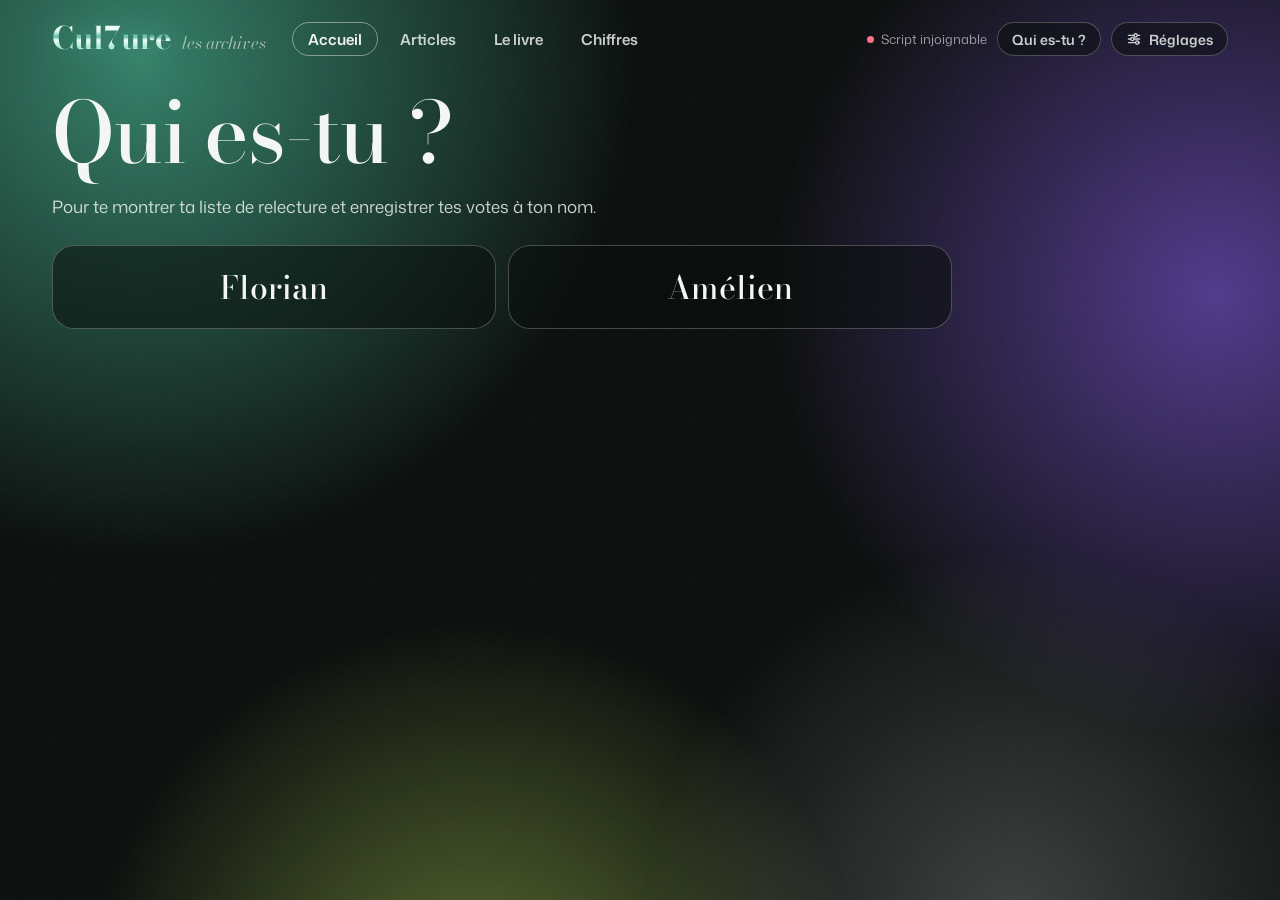
==== index.html @ e25cbd1c "Bodoni : taille optique plus basse et graisse 500 pour des déliés lisibles Co-Authored-By: Claude Op" ====
<!doctype html>
<html lang="fr">
<head>
<meta charset="utf-8">
<meta name="viewport" content="width=device-width,initial-scale=1,viewport-fit=cover">
<title>Cul7ure · Les archives</title>
<meta name="description" content="Les archives de Cul7ure : relire les articles et préparer le livre.">
<meta name="robots" content="noindex">
<meta name="theme-color" content="#080B0A">
<link rel="icon" href="data:image/svg+xml,%3Csvg xmlns='http://www.w3.org/2000/svg' viewBox='0 0 64 64'%3E%3Cdefs%3E%3ClinearGradient id='c' x1='0' y1='0' x2='0' y2='1'%3E%3Cstop offset='0' stop-color='%23fff'/%3E%3Cstop offset='.48' stop-color='%233F9C84'/%3E%3Cstop offset='.6' stop-color='%23E8FFF8'/%3E%3Cstop offset='1' stop-color='%23fff'/%3E%3C/linearGradient%3E%3C/defs%3E%3Crect width='64' height='64' rx='14' fill='%23041311'/%3E%3Ctext x='32' y='47' font-family='Georgia,serif' font-weight='700' font-size='42' text-anchor='middle' fill='url(%23c)'%3E7%3C/text%3E%3C/svg%3E">
<link rel="preconnect" href="https://fonts.googleapis.com">
<link rel="preconnect" href="https://fonts.gstatic.com" crossorigin>
<link rel="stylesheet" href="https://fonts.googleapis.com/css2?family=Bodoni+Moda:ital,opsz,wght@0,6..96,400..800;1,6..96,400..800&family=Mona+Sans:ital,wdth,wght@0,75..125,200..900;1,75..125,200..900&display=swap">
<style>
/* Cul7ure · les archives — le sommaire
   Un magazine en train de se faire : un fond de lumière qui bouge (le vert Cul7ure, le violet d'Osmose, un vert acide),
   du grain, des cadres chromés pour les couvertures, de grands titres en Bodoni mêlés au Mona Sans. */
:root{
  color-scheme:dark;
  --bg:#080B0A;
  --ink:#F3F6F4; --soft:rgba(243,246,244,.82); --muted:rgba(243,246,244,.6); --faint:rgba(243,246,244,.4);
  --line:rgba(255,255,255,.12); --line2:rgba(255,255,255,.24); --line3:rgba(255,255,255,.42);
  --glass:rgba(10,15,14,.55); --glass2:rgba(9,13,12,.8);
  --mint:#4CC7A1; --glow:#7CF7DD; --lime:#C6F35E; --violet:#8B5CF6;
  --accent:#7CF7DD; --accent-track:rgba(255,255,255,.12); --lilac:#7CF7DD;
  --grid:rgba(255,255,255,.08); --base:rgba(255,255,255,.22);
  --st-good:#4CC7A1; --st-warn:#FFC978; --st-serious:#FF9F70; --st-critical:#FF6F8E;
  --chrome:linear-gradient(180deg,#FFFFFF 0%,#DDFBF1 30%,#62BBA2 48%,#F0FFFA 58%,#A9E6D3 82%,#FFFFFF 100%);
  --chrome-frame:linear-gradient(135deg,#F7FFFC 0%,#A7DCCB 16%,#3C7D6C 30%,#EEFFF8 44%,#86C8B6 60%,#FFFFFF 74%,#5E9F8E 88%,#E4FBF3 100%);
  --holo:linear-gradient(100deg,#B8FFEC 0%,#7CF7DD 28%,#D7F7A6 54%,#DCCBFF 78%,#B8FFEC 100%);
  --serif:'Bodoni Moda','Bodoni 72',Didot,Georgia,serif;
  --sans:'Mona Sans','Helvetica Neue',Arial,sans-serif;
  --spring:cubic-bezier(.34,1.56,.64,1); --ease:cubic-bezier(.2,.8,.2,1);
  --r:22px;
}
*{box-sizing:border-box}
html,body{margin:0;background:var(--bg);color:var(--ink);font-family:var(--sans);-webkit-font-smoothing:antialiased;text-rendering:optimizeLegibility}
body{min-height:100vh}
[hidden]{display:none !important}
button,input,select,textarea{font:inherit;color:inherit}
button{background:none;border:0;padding:0;cursor:pointer}
button:disabled{cursor:default;opacity:.4}
a{color:inherit}
::selection{background:rgba(124,247,221,.35)}
:focus-visible{outline:2px solid var(--glow);outline-offset:3px;border-radius:8px}
.tab{font-variant-numeric:tabular-nums}
.sr{position:absolute;width:1px;height:1px;overflow:hidden;clip:rect(0 0 0 0);white-space:nowrap}
.ic{width:20px;height:20px;display:block;flex:none}
em{font-family:var(--serif);font-style:italic;font-weight:500;font-optical-sizing:none;font-variation-settings:"opsz" 18}
/* Bodoni : on baisse le contraste (taille optique) pour que les déliés tiennent sur fond sombre et écran peu lumineux */
h1.page,h2.sec,.ix-t,.it .t,.cv-t,.cv-r,.tile .n,.bstat .n,.kpi .v,.toc .ty,.toc li.itm a b,.blist a,.box h3,.dsec h4,dialog h3,.whoPick button,.tcard h4,.tri-done h4,.ed h1,.ed h2,.ed blockquote,.idx-h,.ck-k,details.box summary,details.retires summary,.art-meta .rb,.brand .s,.pv-noms em,.k{font-optical-sizing:none;font-variation-settings:"opsz" 28}
.ix-t,.it .t,.toc li.itm a b,.blist a{font-variation-settings:"opsz" 16}

/* ---------- le fond : une lumière qui bouge, et du grain ---------- */
.aurora{position:fixed;inset:0;z-index:0;pointer-events:none;overflow:hidden;transition:opacity .8s var(--ease)}
.aurora i{position:absolute;border-radius:50%;will-change:transform}
.aurora .a1{width:78vmax;height:78vmax;left:-28vmax;top:-34vmax;background:radial-gradient(closest-side,rgba(76,199,161,.62),rgba(76,199,161,0));animation:d1 34s ease-in-out infinite alternate}
.aurora .a2{width:70vmax;height:70vmax;right:-30vmax;top:-12vmax;background:radial-gradient(closest-side,rgba(139,92,246,.55),rgba(139,92,246,0));animation:d2 41s ease-in-out infinite alternate}
.aurora .a3{width:62vmax;height:62vmax;left:6vmax;bottom:-40vmax;background:radial-gradient(closest-side,rgba(198,243,94,.42),rgba(198,243,94,0));animation:d3 38s ease-in-out infinite alternate}
.aurora .a4{width:58vmax;height:58vmax;right:-8vmax;bottom:-30vmax;background:radial-gradient(closest-side,rgba(160,172,168,.32),rgba(160,172,168,0));animation:d4 46s ease-in-out infinite alternate}
@keyframes d1{to{transform:translate3d(16vmax,12vmax,0) scale(1.12)}}
@keyframes d2{to{transform:translate3d(-14vmax,16vmax,0) scale(.9)}}
@keyframes d3{to{transform:translate3d(18vmax,-12vmax,0) scale(1.18)}}
@keyframes d4{to{transform:translate3d(-20vmax,-8vmax,0) scale(1.08)}}
body.in-article .aurora{opacity:.4}
body::after{content:"";position:fixed;inset:-50%;z-index:1;pointer-events:none;opacity:.075;background-image:url("data:image/svg+xml,%3Csvg xmlns='http://www.w3.org/2000/svg' width='160' height='160'%3E%3Cfilter id='n'%3E%3CfeTurbulence type='fractalNoise' baseFrequency='.9' numOctaves='2' stitchTiles='stitch'/%3E%3C/filter%3E%3Crect width='100%25' height='100%25' filter='url(%23n)'/%3E%3C/svg%3E")}
.app{position:relative;z-index:2;max-width:1240px;margin:0 auto;padding:0 32px 120px}

/* ---------- en-tête ---------- */
.top{display:flex;align-items:center;gap:26px;padding:22px 0 18px;position:relative;z-index:20}
.brand{display:flex;align-items:baseline;gap:10px;text-decoration:none;flex:none}
.brand .w{font-family:var(--serif);font-weight:700;font-size:31px;line-height:1;background:var(--chrome);-webkit-background-clip:text;background-clip:text;color:transparent;filter:drop-shadow(0 0 14px rgba(124,247,221,.3))}
.brand .s{font-family:var(--serif);font-style:italic;font-size:17px;color:var(--muted)}
.nav{display:flex;gap:6px}
.nav a{height:34px;padding:0 15px;border-radius:999px;border:1px solid transparent;display:inline-flex;align-items:center;gap:7px;font-size:15px;font-weight:600;color:var(--soft);text-decoration:none;white-space:nowrap;transition:border-color .2s,color .2s}
.nav a svg{display:none}
.nav a:hover{color:var(--ink);border-color:var(--line)}
.nav a[aria-current="page"]{color:var(--ink);border-color:var(--line3)}
.tools{margin-left:auto;display:flex;align-items:center;gap:10px}
.sync{display:flex;align-items:center;gap:7px;font-size:13px;color:var(--muted);white-space:nowrap}
.dot{width:7px;height:7px;border-radius:50%;background:var(--faint);flex:none}
.dot.on{background:var(--glow);box-shadow:0 0 10px rgba(124,247,221,.9)}
.dot.err{background:var(--st-critical)}
.dot.busy{background:var(--st-warn);animation:pulse 1s ease-in-out infinite}
@keyframes pulse{50%{opacity:.3}}
.pill{height:34px;padding:0 14px;border-radius:999px;border:1px solid var(--line2);display:inline-flex;align-items:center;gap:7px;font-size:14px;font-weight:600;color:var(--soft);white-space:nowrap;background:var(--glass);backdrop-filter:blur(12px);-webkit-backdrop-filter:blur(12px)}
.pill:hover{color:var(--ink);border-color:var(--line3)}
.pill.on{color:var(--ink);border-color:var(--line3)}
.pill svg{width:16px;height:16px}
.pill.ico{width:34px;padding:0;justify-content:center}
@media (max-width:820px){
  .app{padding:0 18px 116px}
  .top{gap:10px;padding:14px 0 12px}
  .brand .w{font-size:28px}
  .brand .s{display:none}
  .sync #syncTxt{display:none}
  #settings{width:34px;padding:0;justify-content:center}
  #settings .lab{display:none}
  .nav{position:fixed;left:12px;right:12px;bottom:calc(12px + env(safe-area-inset-bottom));z-index:60;justify-content:space-around;gap:2px;padding:5px;border-radius:999px;background:rgba(9,13,12,.82);border:1px solid var(--line2);backdrop-filter:blur(18px);-webkit-backdrop-filter:blur(18px);box-shadow:0 14px 40px rgba(0,0,0,.5)}
  .nav a{flex:1;justify-content:center;flex-direction:column;gap:2px;height:50px;padding:0 4px;font-size:11.5px;border:0}
  .nav a svg{display:block;width:19px;height:19px}
  .nav a[aria-current="page"]{background:var(--ink);color:var(--bg)}
  body.in-article .nav{display:none}
}

/* ---------- éléments communs ---------- */
.card{border-radius:var(--r);background:var(--glass);border:1px solid var(--line);padding:22px 24px;min-width:0;backdrop-filter:blur(18px);-webkit-backdrop-filter:blur(18px)}
.hello{margin-bottom:18px;border-color:rgba(124,247,221,.4)}
.row{display:flex;gap:14px;flex-wrap:wrap;align-items:center}
h1.page{margin:18px 0 18px;font-family:var(--serif);font-weight:500;font-size:clamp(44px,6.6vw,92px);letter-spacing:-.02em;line-height:.98}
h1.statement{font-family:var(--sans);font-weight:600;font-size:clamp(32px,4.9vw,70px);letter-spacing:-.03em;line-height:1.04;max-width:20ch;margin:26px 0 34px;text-wrap:pretty}
h1.statement em{font-weight:500;letter-spacing:-.01em;color:#C9F7E8;font-variation-settings:"opsz" 36;text-shadow:0 0 30px rgba(124,247,221,.25)}
.lead{margin:0 0 26px;font-size:17px;line-height:1.55;color:var(--soft);max-width:66ch}
.lead b{color:var(--ink)}
h2.sec{margin:0 0 6px;font-family:var(--serif);font-weight:500;font-size:28px;letter-spacing:-.01em;line-height:1.1}
.hint{margin:0 0 14px;font-size:14.5px;color:var(--soft);line-height:1.5}
.small{font-size:13px;color:var(--muted);line-height:1.5}
.k{font-family:var(--serif);font-style:italic;font-size:17px;color:var(--glow)}
.btn{height:44px;padding:0 20px;border-radius:999px;font-weight:700;font-size:15px;display:inline-flex;align-items:center;justify-content:center;gap:8px;text-decoration:none;white-space:nowrap;border:1px solid transparent;transition:transform .2s var(--spring),background-position .6s var(--ease),border-color .2s,color .2s}
.btn:hover{transform:translateY(-1px)}
.btn svg{width:16px;height:16px;flex:none}
.btn.main{background:var(--holo);background-size:220% 100%;color:#06201A;box-shadow:0 8px 26px rgba(124,247,221,.18)}
.btn.main:hover{background-position:100% 0}
.btn.good{background:linear-gradient(100deg,#4CC7A1,#7CF7DD);color:#04241B;box-shadow:0 8px 26px rgba(76,199,161,.28)}
.btn.ghost{border-color:var(--line2);color:var(--soft);background:rgba(255,255,255,.03)}
.btn.ghost:hover{border-color:var(--line3);color:var(--ink)}
.btn.big{height:54px;padding:0 28px;font-size:16.5px}
.btn.sm{height:34px;padding:0 14px;font-size:13.5px}
.btn.wide{width:100%}
.lnk{font-size:14.5px;font-weight:600;color:var(--ink);text-decoration:underline;text-decoration-color:rgba(124,247,221,.6);text-decoration-thickness:1.5px;text-underline-offset:4px}
.lnk:hover{text-decoration-color:var(--glow)}
.sw{display:inline-block;width:9px;height:9px;border-radius:50%;flex:none}
.bar{height:6px;border-radius:99px;background:var(--accent-track);overflow:hidden;display:flex}
.bar i{display:block;height:100%;background:linear-gradient(90deg,#4CC7A1,#C6F35E);box-shadow:0 0 12px rgba(124,247,221,.5)}
.bar i.l{background:rgba(124,247,221,.35);box-shadow:none}
.chip{height:27px;padding:0 10px;border-radius:999px;border:1px solid var(--line2);display:inline-flex;align-items:center;gap:6px;font-size:12.5px;font-weight:600;color:var(--soft);white-space:nowrap;background:rgba(0,0,0,.18)}
.chip .ic{width:14px;height:14px}
.chip.good{border-color:rgba(76,199,161,.6);color:#9AF2D6}
.chip.cours{border-color:rgba(124,247,221,.5);color:var(--glow)}
.chip.in{border-color:var(--glow);background:rgba(124,247,221,.14);color:var(--ink)}
.seg{display:inline-flex;border:1px solid var(--line2);border-radius:999px;padding:3px;gap:2px;background:var(--glass);flex-wrap:wrap;backdrop-filter:blur(12px);-webkit-backdrop-filter:blur(12px)}
.seg button{height:34px;padding:0 15px;border-radius:999px;font-size:14px;font-weight:600;color:var(--soft);display:inline-flex;align-items:center;gap:6px;white-space:nowrap}
.seg button:hover{color:var(--ink)}
.seg button[aria-pressed="true"],.seg button.on{background:var(--ink);color:var(--bg)}
.seg svg{width:13px;height:13px}
.seg.full{display:flex}.seg.full button{flex:1;justify-content:center}
.sel{height:38px;border-radius:999px;border:1px solid var(--line2);background:var(--glass);padding:0 30px 0 14px;font-size:14px;font-weight:600;color:var(--soft);appearance:none;-webkit-appearance:none;background-image:url("data:image/svg+xml,%3Csvg xmlns='http://www.w3.org/2000/svg' viewBox='0 0 12 12'%3E%3Cpath d='M3 4.5l3 3 3-3' fill='none' stroke='%23BFC6C3' stroke-width='1.6' stroke-linecap='round'/%3E%3C/svg%3E");background-repeat:no-repeat;background-position:right 11px center;background-size:12px;cursor:pointer;max-width:100%}
.sel.on{border-color:var(--glow);color:var(--ink)}
.sel option{background:#0E1312}
.inp{height:44px;border-radius:14px;border:1px solid var(--line2);background:rgba(0,0,0,.45);padding:0 14px;font-size:15px;outline:none;min-width:0;width:100%}
.inp:focus,textarea:focus{border-color:var(--glow)}
textarea.notes{width:100%;min-height:96px;border-radius:14px;border:1px solid var(--line2);background:rgba(0,0,0,.45);padding:10px 12px;font-size:15px;line-height:1.5;resize:vertical;outline:none}
.empty{padding:28px 10px;text-align:center;color:var(--soft);font-size:15px}

/* ---------- accueil : la double page ---------- */
.spread{display:grid;grid-template-columns:minmax(0,1fr) minmax(0,1.05fr);gap:56px;align-items:start;margin-bottom:44px}
@media (max-width:960px){.spread{grid-template-columns:1fr;gap:34px}}
.cv-go{display:flex;gap:16px;align-items:center;flex-wrap:wrap;margin-top:22px}
.idx-h{margin:4px 0 10px;font-family:var(--serif);font-style:italic;font-weight:500;font-size:22px;color:var(--muted)}
.idx{margin:0;padding:0;list-style:none}
.idx a{display:block;padding:9px 0 11px;text-decoration:none;transition:opacity .25s}
.ix-t{display:block;font-family:var(--serif);font-weight:500;font-size:clamp(25px,2.7vw,40px);line-height:1.04;letter-spacing:-.015em;text-wrap:balance}
.ix-t sup,.it .t sup{font-family:var(--sans);font-size:12px;font-weight:500;letter-spacing:0;color:var(--muted);margin-left:7px;vertical-align:super;line-height:0}
.ix-m{display:block;margin-top:5px;font-size:13px;color:var(--muted)}
@media (hover:hover){.idx:hover a{opacity:.42}.idx a:hover{opacity:1}}

/* la couverture : un cadre chromé autour d'une lumière à la couleur de la rubrique */
.cover{--c:#4CC7A1;display:block;position:relative;border-radius:32px;padding:8px;background:var(--chrome-frame);color:var(--ink);text-decoration:none;box-shadow:0 30px 90px rgba(0,0,0,.55),0 0 0 1px rgba(255,255,255,.25) inset;transition:transform .5s var(--spring)}
.cover:hover{transform:translateY(-3px) rotate(-.4deg)}
.cover .in{position:relative;overflow:hidden;border-radius:25px;min-height:min(62vh,520px);padding:28px 28px 30px;display:flex;flex-direction:column;justify-content:flex-end;gap:12px;
  background:radial-gradient(90% 70% at 18% 8%,var(--c) 0%,transparent 62%),radial-gradient(80% 70% at 100% 40%,rgba(139,92,246,.85) 0%,transparent 62%),radial-gradient(90% 60% at 40% 112%,rgba(198,243,94,.7) 0%,transparent 60%),#121816;
  box-shadow:inset 0 0 0 1px rgba(0,0,0,.55),inset 0 4px 18px rgba(0,0,0,.45)}
.cover .in::before{content:"";position:absolute;inset:0;background:linear-gradient(180deg,rgba(6,9,8,0) 22%,rgba(6,9,8,.72) 78%);pointer-events:none}
.cover .in>*{position:relative}
.cv-top{position:absolute !important;left:24px;right:24px;top:22px;display:flex;justify-content:space-between;align-items:center;gap:10px}
.cv-k{height:28px;padding:0 12px;border-radius:999px;border:1px solid rgba(255,255,255,.55);display:inline-flex;align-items:center;font-size:12.5px;font-weight:600;background:rgba(0,0,0,.18)}
.cv-r{font-family:var(--serif);font-style:italic;font-size:21px}
.cv-t{font-family:var(--serif);font-weight:500;font-size:clamp(34px,3.9vw,58px);line-height:.98;letter-spacing:-.02em;text-wrap:balance}
.cv-m{font-size:14px;color:var(--soft)}
.cv-x{font-size:15px;line-height:1.5;color:var(--soft);display:-webkit-box;-webkit-line-clamp:4;-webkit-box-orient:vertical;overflow:hidden;max-width:52ch}
.cover.done .in{min-height:300px}
@media (max-width:640px){.cover{border-radius:26px;padding:6px}.cover .in{border-radius:21px;min-height:420px;padding:22px}.cv-top{left:18px;right:18px;top:18px}}

/* l'avancement et les raccourcis */
.prog{display:grid;gap:12px;padding:20px 24px;border-radius:var(--r);background:var(--glass);border:1px solid var(--line);backdrop-filter:blur(18px);-webkit-backdrop-filter:blur(18px)}
.prog .row{display:grid;grid-template-columns:110px 1fr auto;gap:16px;align-items:center;font-size:15px}
.prog .row b{font-weight:700}
.prog .row span{color:var(--muted);white-space:nowrap}
@media (max-width:560px){.prog .row{grid-template-columns:1fr auto}.prog .row .bar{grid-column:1/-1;grid-row:2}}
.tiles{margin-top:16px;display:grid;grid-template-columns:repeat(3,1fr);gap:16px}
@media (max-width:860px){.tiles{grid-template-columns:1fr}}
.tile{text-align:left;display:grid;align-content:start;gap:6px;padding:22px 24px 24px;border-radius:var(--r);border:1px solid var(--line);background:var(--glass);text-decoration:none;backdrop-filter:blur(18px);-webkit-backdrop-filter:blur(18px);transition:border-color .25s,transform .35s var(--spring)}
.tile:hover{border-color:var(--line3);transform:translateY(-2px)}
.tile .n{font-family:var(--serif);font-weight:500;font-size:64px;line-height:.9;letter-spacing:-.03em;margin-bottom:6px}
.tile b{display:block;font-size:16px;font-weight:700}
.tile span{display:block;font-size:13.5px;color:var(--muted);line-height:1.45}
.welcome{max-width:900px}
ol.how{margin:6px 0 10px;padding-left:22px;font-size:15.5px;line-height:1.7;color:var(--soft)}
ol.how b{color:var(--ink)}
.steps3{display:grid;grid-template-columns:repeat(3,1fr);gap:14px;margin:18px 0}
@media (max-width:760px){.steps3{grid-template-columns:1fr}}
.steps3 div{padding:18px;border-radius:18px;border:1px solid var(--line);background:var(--glass)}
.steps3 b{display:flex;align-items:center;gap:10px;font-size:16px;margin-bottom:6px}
.steps3 p{margin:0;font-size:14px;color:var(--soft);line-height:1.5}
.num{width:28px;height:28px;border-radius:50%;display:grid;place-items:center;background:var(--ink);color:var(--bg);font-weight:800;font-size:14px;flex:none}
.whoPick{display:grid;grid-template-columns:1fr 1fr;gap:12px;margin-top:14px}
.whoPick button{height:84px;border-radius:22px;border:1px solid var(--line2);font-family:var(--serif);font-weight:500;font-size:32px;background:var(--glass)}
.whoPick button:hover,.whoPick button[aria-pressed="true"]{border-color:var(--glow);background:rgba(124,247,221,.08)}

/* ---------- le sommaire (liste des articles) ---------- */
.filters{display:flex;flex-wrap:wrap;gap:10px;align-items:center;margin-bottom:14px}
.search{position:relative;flex:1 1 280px}
.search input{width:100%;height:46px;border-radius:999px;border:1px solid var(--line2);background:var(--glass);padding:0 16px 0 42px;font-size:16px;outline:none;backdrop-filter:blur(12px);-webkit-backdrop-filter:blur(12px)}
.search input:focus{border-color:var(--glow)}
.search svg{position:absolute;left:15px;top:15px;width:16px;height:16px;color:var(--muted);z-index:1;pointer-events:none}
details.more{width:100%}
details.more summary{cursor:pointer;font-size:14px;font-weight:600;color:var(--soft);list-style:none;display:inline-block}
details.more summary::-webkit-details-marker{display:none}
details.more summary::before{content:'+ ';color:var(--glow)}
details.more[open] summary::before{content:'− '}
details.more .in{display:flex;flex-wrap:wrap;gap:8px;margin-top:10px}
.actf{display:flex;flex-wrap:wrap;gap:6px;align-items:center;margin-bottom:6px}
.tagx{height:30px;padding:0 6px 0 12px;border-radius:999px;border:1px solid var(--glow);display:inline-flex;align-items:center;gap:6px;font-size:13.5px;font-weight:600}
.tagx button{width:22px;height:22px;border-radius:50%;display:grid;place-items:center;color:var(--muted)}
.tagx button:hover{color:var(--ink);background:rgba(255,255,255,.08)}
.list-grid{display:grid;grid-template-columns:1fr;gap:48px;align-items:start}
.pv{display:none}
@media (min-width:1180px){.list-grid{grid-template-columns:380px minmax(0,1fr)}.pv{display:block;position:sticky;top:20px}.pv .cover .in{min-height:min(66vh,560px)}}
.pv-noms{margin:16px 6px 0;font-size:14px;line-height:1.5;color:var(--soft)}
.pv-noms em{font-size:16px;color:var(--muted)}
.count{font-size:14px;color:var(--muted);margin:10px 0 4px}
.count b{color:var(--ink)}
.items{display:grid}
.it{display:grid;grid-template-columns:minmax(0,1fr) auto;gap:16px;align-items:center;padding:15px 0 16px;border-bottom:1px solid var(--line);text-decoration:none;transition:opacity .25s}
.it .t{font-family:var(--serif);font-weight:500;font-size:clamp(23px,2.4vw,33px);line-height:1.06;letter-spacing:-.015em;text-wrap:balance}
.it .m{display:flex;align-items:center;gap:8px;font-size:13px;color:var(--muted);margin-top:7px}
.it .tg{display:flex;gap:6px;flex-wrap:wrap;justify-content:flex-end}
@media (hover:hover){.items:hover .it{opacity:.45}.items .it:hover,.items .it:focus-visible{opacity:1}}
@media (max-width:640px){.it{grid-template-columns:1fr}.it .tg{justify-content:flex-start}}
.more-btn{display:flex;justify-content:center;gap:12px;align-items:center;padding:20px 0;color:var(--muted);font-size:14px;flex-wrap:wrap}
details.retires{margin-top:34px;border-radius:var(--r);border:1px solid var(--line);background:var(--glass);padding:16px 20px;backdrop-filter:blur(18px);-webkit-backdrop-filter:blur(18px)}
details.retires summary{cursor:pointer;font-family:var(--serif);font-size:21px;list-style:none}
details.retires summary::-webkit-details-marker{display:none}
details.retires summary span{font-family:var(--sans);font-size:14px;color:var(--muted)}
details.retires ul{margin:14px 0 8px;padding:0;list-style:none;columns:2 300px;column-gap:30px}
details.retires li{break-inside:avoid;padding:8px 0;border-bottom:1px solid var(--line);font-size:14.5px}
details.retires li a,details.retires li span{font-weight:600;text-decoration:none}
details.retires li a:hover{color:var(--glow)}
details.retires li small{display:block;color:var(--muted);font-size:12.5px;margin-top:2px}

/* ---------- l'article : la page qu'on corrige ---------- */
.art-top{display:flex;align-items:center;gap:10px;margin:0 0 16px;flex-wrap:wrap}
.art-top .pos{font-size:14px;color:var(--muted);margin-left:auto}
.navbtn{width:40px;height:40px;border-radius:50%;border:1px solid var(--line2);display:grid;place-items:center;font-size:20px;color:var(--soft);text-decoration:none;background:var(--glass)}
.navbtn:hover{border-color:var(--line3);color:var(--ink)}
.navbtn[aria-disabled="true"]{opacity:.3;pointer-events:none}
.art-grid{display:grid;grid-template-columns:minmax(0,1fr) 340px;gap:26px;align-items:start}
@media (max-width:980px){.art-grid{grid-template-columns:1fr}}
.paper{border-radius:30px;background:var(--glass2);border:1px solid var(--line);padding:30px 48px 46px;min-width:0;backdrop-filter:blur(24px);-webkit-backdrop-filter:blur(24px);box-shadow:0 30px 80px rgba(0,0,0,.35)}
@media (max-width:640px){
  .paper{padding:18px 16px 28px;border-radius:22px;margin:0 -6px}
  .paper .tb{flex-wrap:nowrap;overflow-x:auto;scrollbar-width:none;margin:6px -8px 16px}
  .paper .tb::-webkit-scrollbar{display:none}
  .paper .ed{font-size:17.5px}
  .paper .ed p,.paper .ed li{text-align:left;hyphens:manual}
  .paper .ed blockquote{margin:18px 4px}
}
.art-meta{display:flex;flex-wrap:wrap;gap:6px 16px;font-size:14px;color:var(--muted);font-weight:500;margin-bottom:14px;align-items:center}
.art-meta .rb{display:inline-flex;align-items:center;gap:8px;color:var(--ink);font-family:var(--serif);font-style:italic;font-size:18px}
.prob{display:grid;grid-template-columns:22px 1fr;gap:10px;align-items:start;padding:12px 14px;border-radius:16px;border:1px solid var(--line2);background:rgba(0,0,0,.25);margin-bottom:10px;font-size:14.5px;line-height:1.5;color:var(--soft)}
.prob b{color:var(--ink)}
.prob.critical{border-color:rgba(255,111,142,.6)}.prob.serious{border-color:rgba(255,159,112,.6)}.prob.warn{border-color:rgba(255,201,120,.55)}
.prob .acts{display:flex;gap:8px;flex-wrap:wrap;margin-top:8px;align-items:center}
.prob .acts .inp{height:36px;flex:1 1 180px;width:auto}
.tb{position:sticky;top:0;z-index:5;display:flex;flex-wrap:wrap;gap:2px;align-items:center;padding:7px;margin:6px -14px 22px;border-radius:20px;background:rgba(14,20,18,.92);border:1px solid var(--line2);backdrop-filter:blur(14px);-webkit-backdrop-filter:blur(14px)}
.tb button{height:34px;padding:0 12px;border-radius:999px;font-size:13.5px;font-weight:600;color:var(--soft);display:inline-flex;align-items:center;gap:6px;white-space:nowrap}
.tb button:hover{background:rgba(255,255,255,.08);color:var(--ink)}
.tb .sep{width:1px;height:20px;background:var(--line2);margin:0 4px}
.tb .warnq{color:var(--st-warn)}
.tb #ckTb.warnq{color:var(--bg);background:var(--glow)}
.tb .b{font-weight:800}.tb .i{font-family:var(--serif);font-style:italic;font-size:16px;font-weight:400}
.ed{outline:none;font-size:18px;line-height:1.75;color:#E9EFEC;min-height:300px;caret-color:var(--glow);max-width:70ch}
.ed p,.ed li{margin:0 0 15px;text-align:justify;hyphens:auto}
.ed p.c,.ed h2.c,.ed h3.c,.ed h1.c{text-align:center}
.ed h1{font-family:var(--serif);font-size:clamp(38px,4.6vw,60px);line-height:1;font-weight:500;letter-spacing:-.02em;margin:6px 0 16px;text-align:left;color:var(--ink);text-wrap:balance}
.ed h2{font-family:var(--serif);font-size:31px;line-height:1.12;font-weight:500;letter-spacing:-.01em;margin:36px 0 14px;color:var(--ink)}
.ed h3{font-size:20px;font-weight:700;margin:26px 0 10px;color:var(--ink)}
.ed blockquote{margin:28px 0 30px;padding:2px 0 2px 24px;border-left:2px solid var(--glow);font-family:var(--serif);font-style:italic;font-size:25px;line-height:1.38;font-weight:500;color:var(--ink);text-align:left}
.ed p.sig{text-align:left;color:var(--muted);font-size:14.5px;margin-bottom:28px}
.ed b,.ed strong{font-weight:700;color:#fff}
.ed i,.ed em{font-family:var(--sans);font-style:italic;font-weight:inherit}
.ed a{color:inherit;text-decoration:underline dotted;text-decoration-color:rgba(124,247,221,.55);text-underline-offset:4px}
.ed ul{margin:0 0 15px;padding-left:24px}
/* les notes de travail : des étiquettes (clip, image, source…) qui ne coupent plus le texte */
.ed p.note{display:block;width:fit-content;max-width:100%;margin:0 0 15px;padding:5px 12px;border-radius:999px;border:1px solid var(--line);background:rgba(255,255,255,.04);font-size:12.5px;line-height:1.5;color:var(--muted);text-align:left;white-space:nowrap;overflow:hidden;text-overflow:ellipsis;cursor:default;user-select:none;-webkit-user-select:none}
.ed p.note a{color:inherit;text-decoration:none}
.ed p.note::before{display:inline-block;margin-right:7px;color:var(--glow);font-size:11px}
.ed p.note[data-k="clip"]::before{content:"▶"}
.ed p.note[data-k="son"]::before{content:"♪"}
.ed p.note[data-k="image"]::before{content:"▢"}
.ed p.note[data-k="source"]::before{content:"↳"}
.ed p.note[data-k="legende"]{white-space:normal;border-radius:14px}
.ed p.note[data-k="legende"]::before{content:"✎"}
.skel{display:grid;gap:14px}
.skel i{display:block;height:15px;border-radius:8px;background:linear-gradient(90deg,rgba(255,255,255,.05),rgba(255,255,255,.12),rgba(255,255,255,.05));background-size:200% 100%;animation:sh 1.2s linear infinite}
@keyframes sh{to{background-position:-200% 0}}
.msg{padding:16px;border-radius:16px;border:1px dashed var(--line2);font-size:15px;line-height:1.55;color:var(--soft);margin-bottom:14px}
.msg .acts{display:flex;gap:8px;flex-wrap:wrap;margin-top:12px}
.extract{font-size:17px;line-height:1.7;color:var(--soft);margin:14px 0}
.side{position:sticky;top:14px;display:grid;gap:12px}
@media (max-width:980px){.side{position:static}}
.box{border-radius:22px;border:1px solid var(--line);background:var(--glass2);padding:18px;backdrop-filter:blur(20px);-webkit-backdrop-filter:blur(20px)}
.box h3{margin:0 0 10px;font-family:var(--serif);font-weight:500;font-size:22px;line-height:1.1}
.box p{margin:0;font-size:14.5px;line-height:1.5;color:var(--soft)}
.box .st{display:flex;align-items:center;gap:10px;font-size:15.5px;font-weight:700;margin-bottom:14px}
.box .st small{display:block;font-size:13px;font-weight:500;color:var(--muted)}
.box.hl{border-color:var(--glow);box-shadow:0 0 0 4px rgba(124,247,221,.14)}
.save{display:flex;align-items:center;gap:10px;font-size:14px;color:var(--soft);min-height:34px;flex-wrap:wrap}
.save .ic{width:18px;height:18px}
.save.dirty{color:var(--st-warn)}
.save.err{color:#FF9DB1}
.conf{margin-top:10px;padding:12px;border-radius:14px;border:1px solid rgba(255,201,120,.55);font-size:14px;line-height:1.5;color:var(--soft)}
.conf .acts{display:flex;gap:8px;flex-wrap:wrap;margin-top:10px}
.links{display:grid;gap:8px;justify-items:start}
.rules{margin:0;padding-left:18px;font-size:14px;line-height:1.6;color:var(--soft)}
.rules b{color:var(--ink)}
details.box summary{cursor:pointer;font-family:var(--serif);font-size:19px;list-style:none}
details.box summary::-webkit-details-marker{display:none}
details.box summary::after{content:' +';color:var(--glow);font-family:var(--sans)}
details.box[open] summary::after{content:' −'}
details.box[open] summary{margin-bottom:10px}
.actbar{display:none}
@media (max-width:980px){
  .actbar{display:flex;position:fixed;left:12px;right:12px;bottom:calc(12px + env(safe-area-inset-bottom));z-index:60;gap:8px;align-items:center;padding:7px 7px 7px 14px;border-radius:999px;background:rgba(9,13,12,.86);border:1px solid var(--line2);box-shadow:0 14px 40px rgba(0,0,0,.5);backdrop-filter:blur(18px);-webkit-backdrop-filter:blur(18px)}
  .actbar .save{flex:1;font-size:13px;min-height:0}
  .actbar .btn{height:44px}
}

/* ---------- le correcteur ---------- */
::highlight(ck-ortho){text-decoration:underline wavy #FF6F8E;text-decoration-thickness:1.5px;background-color:rgba(255,111,142,.15)}
::highlight(ck-gram){text-decoration:underline wavy #FFC978;text-decoration-thickness:1.5px;background-color:rgba(255,201,120,.13)}
::highlight(ck-typo){text-decoration:underline dotted #C6B6FF;text-decoration-thickness:2px;background-color:rgba(198,182,255,.1)}
::highlight(ck-rep){text-decoration:underline solid #8FD3FF;text-decoration-thickness:2px;background-color:rgba(143,211,255,.12)}
::highlight(ck-form){text-decoration:underline dashed #8FD3FF;text-decoration-thickness:1.5px}
::highlight(ck-web){text-decoration:underline solid #C6F35E;text-decoration-thickness:2px;background-color:rgba(198,243,94,.14)}
::highlight(ck-on){background-color:rgba(124,247,221,.34);color:#fff}
.box.ck .ck-st{font-size:14.5px;color:var(--soft);margin:0 0 12px}
.box.ck .ck-st.busy{color:var(--muted)}
.ck-chips{display:grid;gap:4px;margin-bottom:12px}
.ck-chip{display:grid;grid-template-columns:16px 1fr auto;gap:10px;align-items:center;min-height:36px;padding:0 12px;border-radius:12px;border:1px solid var(--line);font-size:14px;font-weight:600;color:var(--soft);text-align:left;transition:border-color .15s}
.ck-chip:hover{border-color:var(--line2)}
.ck-chip i{width:16px;height:4px;border-radius:2px;display:block}
.ck-chip b{font-weight:800;color:var(--ink);font-variant-numeric:tabular-nums}
.ck-chip[aria-pressed="false"]{color:var(--faint);border-style:dashed}
.ck-chip[aria-pressed="false"] b{color:var(--faint)}
.ck-chip[aria-pressed="false"] i{opacity:.3}
.ck-chip.ortho i{background:#FF6F8E}.ck-chip.gram i{background:#FFC978}.ck-chip.typo i{background:#C6B6FF}.ck-chip.rep i{background:#8FD3FF}.ck-chip.form i{background:repeating-linear-gradient(90deg,#8FD3FF 0 4px,transparent 4px 7px)}.ck-chip.web i{background:#C6F35E}
.box.ck .ck-links{margin-top:12px;padding:10px 12px;border-radius:12px;background:rgba(198,243,94,.07);border:1px solid rgba(198,243,94,.25);font-size:13px;color:var(--soft)}
.box.ck .ck-foot{margin-top:12px;font-size:12.5px;color:var(--muted)}
.ck-foot .lnk{font-size:12.5px}
.ckpop{position:fixed;z-index:80;display:none;border-radius:22px;background:rgba(10,15,14,.97);border:1px solid var(--line2);padding:14px 16px 12px;font-size:14.5px;color:var(--soft);box-shadow:0 24px 70px rgba(0,0,0,.6);backdrop-filter:blur(14px);-webkit-backdrop-filter:blur(14px)}
.ckpop.on{display:block;animation:pop .18s var(--ease)}
@keyframes pop{from{opacity:0;transform:translateY(4px)}}
.ck-head{display:flex;align-items:center;gap:10px;margin-bottom:6px}
.ck-k{font-family:var(--serif);font-style:italic;font-size:18px}
.ck-k.ortho{color:#FF8FA8}.ck-k.gram{color:#FFD394}.ck-k.typo{color:#D4C8FF}.ck-k.rep,.ck-k.form{color:#A9DDFF}.ck-k.web{color:#D6F78C}
.ck-n{font-size:12.5px;color:var(--muted)}
.ck-x{margin-left:auto;width:30px;height:30px;border-radius:50%;font-size:19px;color:var(--muted);display:grid;place-items:center;border:1px solid var(--line)}
.ck-x:hover{color:var(--ink);border-color:var(--line2)}
.ck-msg{margin:0 0 10px;line-height:1.45;color:var(--ink);font-weight:600}
.ck-ctx{margin:0 0 12px;padding:10px 12px;border-radius:14px;background:rgba(0,0,0,.4);border:1px solid var(--line);font-size:15px;line-height:1.55;color:var(--soft)}
.ck-ctx mark{color:var(--ink);border-radius:4px;padding:0 1px}
.ck-ctx mark.ortho{background:rgba(255,111,142,.3)}.ck-ctx mark.gram{background:rgba(255,201,120,.28)}.ck-ctx mark.typo{background:rgba(198,182,255,.26)}.ck-ctx mark.rep,.ck-ctx mark.form{background:rgba(143,211,255,.26)}.ck-ctx mark.web{background:rgba(198,243,94,.26)}
.ck-lab{margin:0 0 8px;font-size:13px;color:var(--muted)}
.ck-opts{display:grid;gap:6px;margin-bottom:10px}
.ck-opt{display:grid;grid-template-columns:1fr;gap:4px;align-items:center;text-align:left;padding:9px 10px 9px 12px;border-radius:14px;border:1px solid var(--line2);font-size:14.5px;line-height:1.45;color:var(--soft);transition:border-color .15s,background .15s}
.ck-opt:hover,.ck-opt:focus-visible{border-color:var(--glow);background:rgba(124,247,221,.07)}
.ck-opt ins{text-decoration:none;color:#04241B;background:var(--glow);border-radius:5px;padding:0 4px;font-weight:700;margin:0 3px}
.ck-opt del{color:#FF9DB1;margin:0 3px}
.ck-opt .go{justify-self:end;font-size:12.5px;font-weight:700;color:var(--glow);white-space:nowrap}
.ck-acts{display:flex;flex-wrap:wrap;align-items:center;gap:6px 16px;padding-top:10px;border-top:1px solid var(--line)}
.ck-acts .lnk,.ck-nav .lnk{font-size:13.5px;text-decoration:none;color:var(--muted);white-space:nowrap}
.ck-acts .lnk:hover,.ck-nav .lnk:hover{color:var(--ink)}
.ck-nav{display:flex;justify-content:space-between;align-items:center;margin-top:8px}
.ck-nav .lnk.strong{color:var(--glow);font-weight:700}

/* ---------- le livre ---------- */
.bstats{display:grid;grid-template-columns:repeat(4,1fr);gap:14px;margin-bottom:20px}
@media (max-width:760px){.bstats{grid-template-columns:repeat(2,1fr)}}
.bstat{padding:18px 20px;border-radius:var(--r);border:1px solid var(--line);background:var(--glass);text-align:left;text-decoration:none;display:block;backdrop-filter:blur(18px);-webkit-backdrop-filter:blur(18px);transition:border-color .2s}
.bstat:hover{border-color:var(--line3)}
.bstat .n{font-family:var(--serif);font-weight:500;font-size:58px;line-height:.9;letter-spacing:-.03em;display:flex;align-items:center;gap:12px}
.bstat .n i{width:12px;height:12px;border-radius:50%;display:inline-block;flex:none}
.bstat .x{margin-top:8px;font-size:13.5px;color:var(--muted);line-height:1.4}
.bstat .x b{color:var(--ink)}
.c-in{background:var(--glow);box-shadow:0 0 10px rgba(124,247,221,.7)}.c-disc{background:var(--st-warn)}.c-wait{background:rgba(255,255,255,.28)}.c-out{background:transparent;outline:1px solid var(--line3);outline-offset:-1px}
.bcols{display:grid;grid-template-columns:1fr 1fr;gap:18px}
@media (max-width:860px){.bcols{grid-template-columns:1fr}}
.blist{margin:0;padding:0;list-style:none}
.blist li{padding:12px 0;border-bottom:1px solid var(--line);display:grid;gap:8px}
.blist li:last-child{border-bottom:0}
.blist a{font-family:var(--serif);font-size:20px;text-decoration:none}
.blist a:hover{color:var(--glow)}
.blist .bm{font-size:13px;color:var(--muted)}
.toc{margin:0;padding:0;list-style:none;font-size:15px}
.toc .ty{font-family:var(--serif);font-weight:500;font-size:40px;line-height:1;margin:24px 0 8px;display:flex;justify-content:space-between;align-items:baseline}
.toc .ty:first-child{margin-top:0}
.toc .ty span{font-family:var(--sans);font-size:13px;color:var(--muted)}
.toc li.itm{display:grid;grid-template-columns:1fr auto;gap:12px;padding:8px 0;border-bottom:1px solid var(--line)}
.toc li.itm a{text-decoration:none;color:var(--muted)}
.toc li.itm a b{font-family:var(--serif);font-weight:500;font-size:19px;color:var(--ink)}
.toc li.itm a:hover b{color:var(--glow)}
.toc li.itm span{color:var(--muted);font-variant-numeric:tabular-nums}
.exp{margin-top:18px}
.exp .seg{margin-bottom:14px}
.exp .seg .tab{opacity:.7}
.opts{display:flex;flex-wrap:wrap;gap:10px 24px;margin-bottom:16px}
.chk{display:inline-flex;align-items:center;gap:9px;font-size:14.5px;color:var(--soft);cursor:pointer}
.chk input{width:18px;height:18px;accent-color:var(--mint);margin:0}
.exp-btns{display:flex;flex-wrap:wrap;gap:8px;margin:6px 0 12px}
.exp-btns .tab{font-weight:500;opacity:.7}
.exp-prog{margin:4px 0 12px}
.exp-prog .bar{margin-top:8px}
.fails{margin:8px 0 0;padding-left:18px;font-size:13.5px;color:var(--muted);line-height:1.7}

/* ---------- chiffres ---------- */
.kpis{display:grid;grid-template-columns:repeat(4,1fr);gap:14px;margin-bottom:18px}
@media (max-width:860px){.kpis{grid-template-columns:repeat(2,1fr)}}
.kpi{border-radius:var(--r);background:var(--glass);border:1px solid var(--line);padding:18px 20px;backdrop-filter:blur(18px);-webkit-backdrop-filter:blur(18px)}
.kpi .l{font-size:13.5px;font-weight:600;color:var(--muted)}
.kpi .v{margin-top:8px;font-family:var(--serif);font-weight:500;font-size:52px;letter-spacing:-.03em;line-height:.95}
.kpi .d{margin-top:8px;font-size:13px;color:var(--muted)}
.grid2{display:grid;grid-template-columns:repeat(12,1fr);gap:18px}
.s4{grid-column:span 4}.s6{grid-column:span 6}.s8{grid-column:span 8}
@media (max-width:980px){.s4,.s6,.s8{grid-column:span 12}}
.chart{position:relative;width:100%}
.chart svg{display:block;width:100%;height:auto;overflow:visible}
.axis text{fill:var(--muted);font-size:12.5px;font-family:var(--sans)}
.gl{stroke:var(--grid);stroke-width:1;shape-rendering:crispEdges}
.bl{stroke:var(--base);stroke-width:1;shape-rendering:crispEdges}
.hit{fill:transparent;cursor:pointer}
.col.hov .seg{filter:brightness(1.25)}
.legend{display:flex;flex-wrap:wrap;gap:7px 16px;margin-top:12px;font-size:13.5px;font-weight:600;color:var(--soft)}
.legend span{display:inline-flex;align-items:center;gap:7px}
.segbar{display:flex;gap:2px;height:28px;margin-top:4px}
.segbar button{height:100%;border-radius:6px;display:flex;align-items:center;padding:0 8px;font-size:12px;font-weight:800;color:#fff;min-width:0;white-space:nowrap}
.segbar button:hover{filter:brightness(1.2)}
.hbars{display:grid;gap:7px}
.hb{display:grid;grid-template-columns:140px 1fr;gap:10px;align-items:center;font-size:14.5px;text-align:left;border-radius:8px;padding:3px 4px;margin:0 -4px}
.hb:hover{background:rgba(255,255,255,.05)}
.hb .nm{white-space:nowrap;overflow:hidden;text-overflow:ellipsis;color:var(--soft);font-weight:600}
.hb .bw{display:flex;align-items:center;gap:8px;min-width:0}
.hb .br{height:14px;border-radius:0 5px 5px 0;background:#9085e9;flex:none}
.hb .vl{font-weight:700;font-size:13.5px}
.names{display:flex;flex-wrap:wrap;gap:7px}
.name{height:32px;padding:0 4px 0 13px;border-radius:999px;border:1px solid var(--line2);display:inline-flex;align-items:center;gap:8px;font-size:14px;font-weight:600;color:var(--soft)}
.name b{min-width:22px;height:22px;padding:0 6px;border-radius:99px;display:grid;place-items:center;background:rgba(255,255,255,.12);font-size:11.5px;font-weight:800;color:var(--ink)}
.name:hover{border-color:var(--glow);color:var(--ink)}
.name.solo{padding:0 13px}
.tip{position:fixed;z-index:90;pointer-events:none;min-width:150px;max-width:280px;padding:10px 12px;border-radius:14px;background:rgba(10,15,14,.96);border:1px solid var(--line2);box-shadow:0 12px 40px rgba(0,0,0,.45);font-size:13.5px;opacity:0;transition:opacity .12s}
.tip.on{opacity:1}
.tip .tt{font-weight:700;color:var(--soft);margin-bottom:6px}
.tip .tr{display:flex;align-items:center;gap:8px;padding:2px 0}
.tip .tr i{width:12px;height:2px;border-radius:2px;flex:none}
.tip .tr b{min-width:22px;text-align:right;font-weight:800}
.tip .tr span{color:var(--muted)}

/* ---------- fenêtres ---------- */
dialog{max-width:620px;width:calc(100% - 32px);border-radius:30px;border:1px solid var(--line2);background:rgba(10,15,14,.94);color:var(--ink);padding:26px;max-height:calc(100vh - 32px);overflow:auto;box-shadow:0 30px 90px rgba(0,0,0,.6);backdrop-filter:blur(24px);-webkit-backdrop-filter:blur(24px)}
dialog::backdrop{background:rgba(4,6,5,.6);backdrop-filter:blur(6px)}
dialog h3{margin:0 0 6px;font-family:var(--serif);font-weight:500;font-size:36px;line-height:1}
dialog ol{margin:10px 0;padding-left:20px;color:var(--soft);font-size:14.5px;line-height:1.6}
dialog ol li{margin:5px 0}
dialog label.fl{display:block;font-size:13px;font-weight:600;color:var(--muted);margin:14px 0 6px}
dialog .act{display:flex;gap:8px;justify-content:flex-end;margin-top:18px;flex-wrap:wrap}
dialog .act.start{justify-content:flex-start;margin-top:10px}
dialog details{margin-top:16px;border-top:1px solid var(--line);padding-top:12px}
dialog details summary{cursor:pointer;font-weight:700;font-size:15px;color:var(--ink);list-style:none}
dialog details summary::-webkit-details-marker{display:none}
dialog details summary::before{content:'+ ';color:var(--glow)}
dialog details[open]>summary::before{content:'− '}
#adv #install{margin-top:14px}
.dhead{display:flex;align-items:center;gap:12px;margin-bottom:6px}
.dhead h3{margin:0}
.dx{margin-left:auto;width:40px;height:40px;border-radius:50%;display:grid;place-items:center;border:1px solid var(--line2);font-size:21px;color:var(--soft);flex:none}
.dx:hover{color:var(--ink);border-color:var(--glow)}
.dstate{display:flex;align-items:center;gap:9px;margin:6px 0;font-size:14.5px;color:var(--soft);line-height:1.45}
.dsec{margin-top:14px;padding:16px 18px;border-radius:20px;border:1px solid var(--line);background:rgba(255,255,255,.03)}
.dsec h4{margin:0;font-family:var(--serif);font-weight:500;font-size:21px}
.dsec .note{margin:4px 0 10px}
.note{font-size:13.5px;color:var(--muted);margin-top:8px;line-height:1.5}
.err{color:#FF9DB1}.okc{color:#9AF2D6}
code{font-size:.92em;background:rgba(255,255,255,.08);padding:1px 5px;border-radius:5px}

/* vote rapide */
#tri{max-width:760px;padding:0;background:rgba(10,15,14,.96)}
#tri[open]{display:flex;flex-direction:column}
.tri-top{display:flex;align-items:center;gap:12px;padding:18px 22px 0}
.tri-top .p{font-size:14px;color:var(--muted);font-weight:600}
.tri-top .p b{color:var(--ink)}
.tri-top .x{margin-left:auto;width:40px;height:40px;border-radius:50%;display:grid;place-items:center;border:1px solid var(--line2);font-size:20px;color:var(--soft)}
.tri-bar{height:4px;margin:12px 22px 0;border-radius:99px;background:var(--accent-track);overflow:hidden}
.tri-bar i{display:block;height:100%;background:linear-gradient(90deg,#4CC7A1,#C6F35E);transition:width .3s var(--ease)}
#triBody{flex:1 1 auto;min-height:0;display:flex;flex-direction:column}
.tcard{margin:16px 22px 0;border-radius:26px;border:1px solid var(--line2);background:radial-gradient(90% 70% at 10% 0%,rgba(76,199,161,.35),transparent 60%),radial-gradient(80% 70% at 100% 30%,rgba(139,92,246,.35),transparent 60%),#111715;padding:26px 26px 24px 30px;touch-action:pan-y;transition:transform .25s var(--ease),opacity .25s;position:relative;overflow:auto;flex:0 1 auto;min-height:0}
.tcard .rbar{position:absolute;left:0;top:0;bottom:0;width:5px}
.tcard .meta{display:flex;gap:10px;align-items:center;font-size:13.5px;color:var(--muted);font-weight:600;flex-wrap:wrap}
.tcard h4{margin:12px 0 0;font-family:var(--serif);font-weight:500;font-size:clamp(30px,4.6vw,46px);line-height:1;letter-spacing:-.02em;text-wrap:balance}
.tcard .by{margin-top:10px;font-size:15px;color:var(--soft)}
.tcard .extract{margin:14px 0 0;font-size:16.5px}
.tcard .names{margin-top:14px}
.tcard .other{margin-top:14px;font-size:14px;color:var(--soft)}
.tcard .lk2{margin-top:14px;display:flex;gap:14px;flex-wrap:wrap}
.tcard.go-oui{transform:translateX(60px) rotate(2deg);opacity:0}
.tcard.go-non{transform:translateX(-60px) rotate(-2deg);opacity:0}
.tcard.go-peut{transform:translateY(40px);opacity:0}
.tri-btns{display:grid;grid-template-columns:1fr 1fr 1fr;gap:10px;padding:16px 22px 6px}
.tri-btns button{height:64px;border-radius:999px;font-size:17px;font-weight:700;display:flex;flex-direction:column;align-items:center;justify-content:center;gap:2px;border:1px solid var(--line2);background:rgba(255,255,255,.04)}
.tri-btns button:active{transform:scale(.97)}
.tri-btns button small{font-size:11.5px;font-weight:600;color:var(--muted)}
.tri-btns .o{background:var(--holo);color:#06201A;border-color:transparent}
.tri-btns .o small{color:rgba(6,32,26,.65)}
.tri-btns .p{border-color:var(--st-warn);color:var(--st-warn)}
.tri-foot{display:flex;justify-content:space-between;align-items:center;padding:6px 22px 20px;gap:10px;flex-wrap:wrap}
.tri-done{padding:40px 24px;text-align:center}
.tri-done h4{margin:0;font-family:var(--serif);font-weight:500;font-size:40px}
.tri-done p{color:var(--soft)}
@media (max-width:640px){
  #tri{width:100%;max-width:none;height:100%;max-height:none;margin:0;border-radius:0;border:0}
  .tcard{flex:1 1 auto;margin:12px 14px 0;padding:20px 20px 20px 24px}
  .tcard .extract{display:-webkit-box;-webkit-line-clamp:6;-webkit-box-orient:vertical;overflow:hidden}
  .tri-top{padding:14px 14px 0}.tri-bar{margin:10px 14px 0}
  .tri-btns{padding:12px 14px 4px;gap:8px}
  .tri-foot{padding:4px 14px calc(14px + env(safe-area-inset-bottom))}
}
@media (hover:none){.tri-btns button small{display:none}.tri-foot .small{display:none}}

.toast{position:fixed;left:50%;transform:translateX(-50%) translateY(12px);bottom:26px;z-index:100;max-width:calc(100% - 24px);padding:11px 14px 11px 18px;border-radius:999px;background:var(--ink);color:var(--bg);font-size:14.5px;font-weight:600;display:flex;align-items:center;gap:12px;box-shadow:0 14px 40px rgba(0,0,0,.5);opacity:0;pointer-events:none;transition:opacity .18s,transform .18s}
.toast.on{opacity:1;transform:translateX(-50%);pointer-events:auto}
@media (max-width:980px){.toast{bottom:auto;top:14px;transform:translateX(-50%) translateY(-12px)}.toast.on{transform:translateX(-50%)}}
.toast.err{background:#FFE0E7;color:#5A0D20}
.toast button{font-weight:800;text-decoration:underline;text-underline-offset:3px}
@media (prefers-reduced-motion:reduce){*{animation:none !important;transition:none !important}}
</style>
</head>
<body>
<div class="aurora" aria-hidden="true"><i class="a1"></i><i class="a2"></i><i class="a3"></i><i class="a4"></i></div>
<div class="app">
  <header class="top">
    <a class="brand" href="#/" aria-label="Cul7ure, accueil"><span class="w">Cul7ure</span><span class="s">les archives</span></a>
    <nav class="nav" id="nav" aria-label="Pages">
      <a href="#/" data-v="home"><svg viewBox="0 0 20 20" fill="none" stroke="currentColor" stroke-width="1.7" stroke-linejoin="round"><path d="M3 9.2L10 3.5l7 5.7V17H12.5v-5h-5v5H3z"/></svg>Accueil</a>
      <a href="#/articles" data-v="list"><svg viewBox="0 0 20 20" fill="none" stroke="currentColor" stroke-width="1.7" stroke-linecap="round"><path d="M4 5.5h12M4 10h12M4 14.5h8"/></svg>Articles</a>
      <a href="#/livre" data-v="livre"><svg viewBox="0 0 20 20" fill="none" stroke="currentColor" stroke-width="1.7" stroke-linejoin="round"><path d="M10 5.5C8.5 4.2 6 3.8 3 4.2v11c3-.4 5.5 0 7 1.3 1.5-1.3 4-1.7 7-1.3v-11c-3-.4-5.5 0-7 1.3zM10 5.5v11"/></svg>Le livre</a>
      <a href="#/chiffres" data-v="chiffres"><svg viewBox="0 0 20 20" fill="none" stroke="currentColor" stroke-width="1.7" stroke-linecap="round"><path d="M4 16V9M8.7 16V4M13.3 16v-5M17 16H3"/></svg>Chiffres</a>
    </nav>
    <div class="tools">
      <span class="sync"><span class="dot" id="syncDot"></span><span id="syncTxt">Instantané</span></span>
      <button class="pill" id="whoBtn" type="button">Qui es-tu ?</button>
      <button class="pill" id="settings" type="button" aria-label="Réglages" title="Réglages">
        <svg viewBox="0 0 20 20" fill="none" stroke="currentColor" stroke-width="1.7" stroke-linecap="round"><path d="M3 5.5h6.5M14.5 5.5H17M3 10h2.5M10.5 10H17M3 14.5h8.5M16.5 14.5h.5"/><circle cx="12" cy="5.5" r="2"/><circle cx="8" cy="10" r="2"/><circle cx="14" cy="14.5" r="2"/></svg><span class="lab">Réglages</span>
      </button>
    </div>
  </header>

  <main id="view"></main>

</div>

<div class="tip" id="tip" role="tooltip"></div>
<div class="toast" id="toast" role="status" aria-live="polite"></div>

<dialog id="dlgWho" aria-labelledby="whoT">
  <div class="dhead"><h3 id="whoT">Qui es-tu ?</h3><button class="dx" type="button" data-close aria-label="Fermer">×</button></div>
  <p class="note" style="font-size:15px;color:var(--soft)">Pour te montrer ta liste et enregistrer tes votes à ton nom. Le site s’en souvient sur cet appareil.</p>
  <div class="whoPick" id="whoPick">
    <button type="button" data-qui="Florian">Florian</button>
    <button type="button" data-qui="Amélien">Amélien</button>
  </div>
  <div class="act"><button class="btn ghost" type="button" data-close>Plus tard</button></div>
</dialog>

<dialog id="dlg" aria-labelledby="dlgT">
  <div class="dhead"><h3 id="dlgT">Réglages</h3><button class="dx" type="button" data-close aria-label="Fermer les réglages">×</button></div>
  <p class="dstate" id="dlgState"></p>
  <div id="dlgMore" hidden>
    <section class="dsec">
      <h4>Inviter <span id="inviteWho2">l’autre</span></h4>
      <p class="note">Un lien qui ouvre le site directement sur sa liste. Il n’a rien à installer ni à taper.</p>
      <button class="btn ghost sm" type="button" id="invite"><span>Envoyer le lien à <span id="inviteWho">l’autre</span></span></button>
    </section>
    <section class="dsec">
      <h4>Les Google Docs</h4>
      <p class="note" id="liensInfo">Le script les retrouve tout seul toutes les heures.</p>
      <div class="act start"><button class="btn ghost sm" type="button" id="liensNow">Les retrouver maintenant</button><a class="btn ghost sm" id="openSheet" target="_blank" rel="noopener" hidden>Ouvrir le Sheet de suivi</a></div>
    </section>
    <section class="dsec">
      <h4>Le correcteur</h4>
      <p class="note" id="dicoInfo"></p>
      <div class="act start"><button class="btn ghost sm" type="button" id="dicoEdit">Modifier mon dictionnaire</button></div>
    </section>
  </div>
  <details id="adv">
    <summary>Connexion au script Google</summary>
    <label class="fl" for="scriptUrl">Adresse du script (URL de l’application Web)</label>
    <input class="inp" id="scriptUrl" type="url" placeholder="https://script.google.com/macros/s/…/exec" autocomplete="off">
    <label class="fl" for="codeIn">Code d’accès</label>
    <input class="inp" id="codeIn" type="text" placeholder="6 lettres, affichées à l’installation" autocomplete="off" autocapitalize="off" spellcheck="false">
    <p class="note err" id="dlgErr" hidden></p>
    <p class="note okc" id="dlgOk" hidden></p>
    <div class="act start">
      <button class="btn main sm" type="button" id="dlgSave">Brancher</button>
      <button class="btn ghost sm" type="button" id="dlgClear">Débrancher cet appareil</button>
    </div>
    <details id="install">
      <summary>Installer le script (une fois, sur ordinateur, environ 10 min)</summary>
      <ol>
        <li><button class="lnk" type="button" id="copyScript">Copie le script</button>, puis ouvre <a class="lnk" href="https://script.google.com/home" target="_blank" rel="noopener">script.google.com</a> et clique <b>Nouveau projet</b>.</li>
        <li>Efface tout, colle le script, et enregistre (icône disquette). Nomme le projet « Cul7ure ».</li>
        <li>En haut, choisis la fonction <b>installer</b> puis clique <b>Exécuter</b>.</li>
        <li>Google demande l’autorisation : choisis ton compte, puis <b>Paramètres avancés</b> → <b>Accéder à Cul7ure (non sécurisé)</b> → <b>Autoriser</b>. C’est ton propre script, Google ne l’a juste pas vérifié.</li>
        <li>Le journal affiche l’adresse du Sheet et ton <b>code d’accès</b>.</li>
        <li><b>Déployer</b> → <b>Nouveau déploiement</b> → roue dentée → <b>Application Web</b>. Exécuter en tant que : <b>Moi</b>. Qui a accès : <b>Tout le monde</b>. Puis <b>Déployer</b>.</li>
        <li>Copie l’URL de l’application Web, et colle-la ici avec le code.</li>
      </ol>
      <p class="note">Le script cherche les Docs dans le dossier Drive « Cul7ure - Archives ». S’il porte un autre nom, change la ligne <code>var DOSSIER</code> tout en haut du script.</p>
    </details>
  </details>
  <div class="act"><button class="btn main" type="button" data-close>Fermer</button></div>
</dialog>

<dialog id="tri" aria-labelledby="triT">
  <div class="tri-top">
    <h3 id="triT" class="sr">Voter pour le livre</h3>
    <span class="p" id="triP"></span>
    <button class="x" type="button" data-close aria-label="Fermer">×</button>
  </div>
  <div class="tri-bar"><i id="triBar"></i></div>
  <div id="triBody"></div>
</dialog>

<script src="config.js"></script>
<script src="data/articles.js"></script>
<script src="app.js"></script>
</body>
</html>
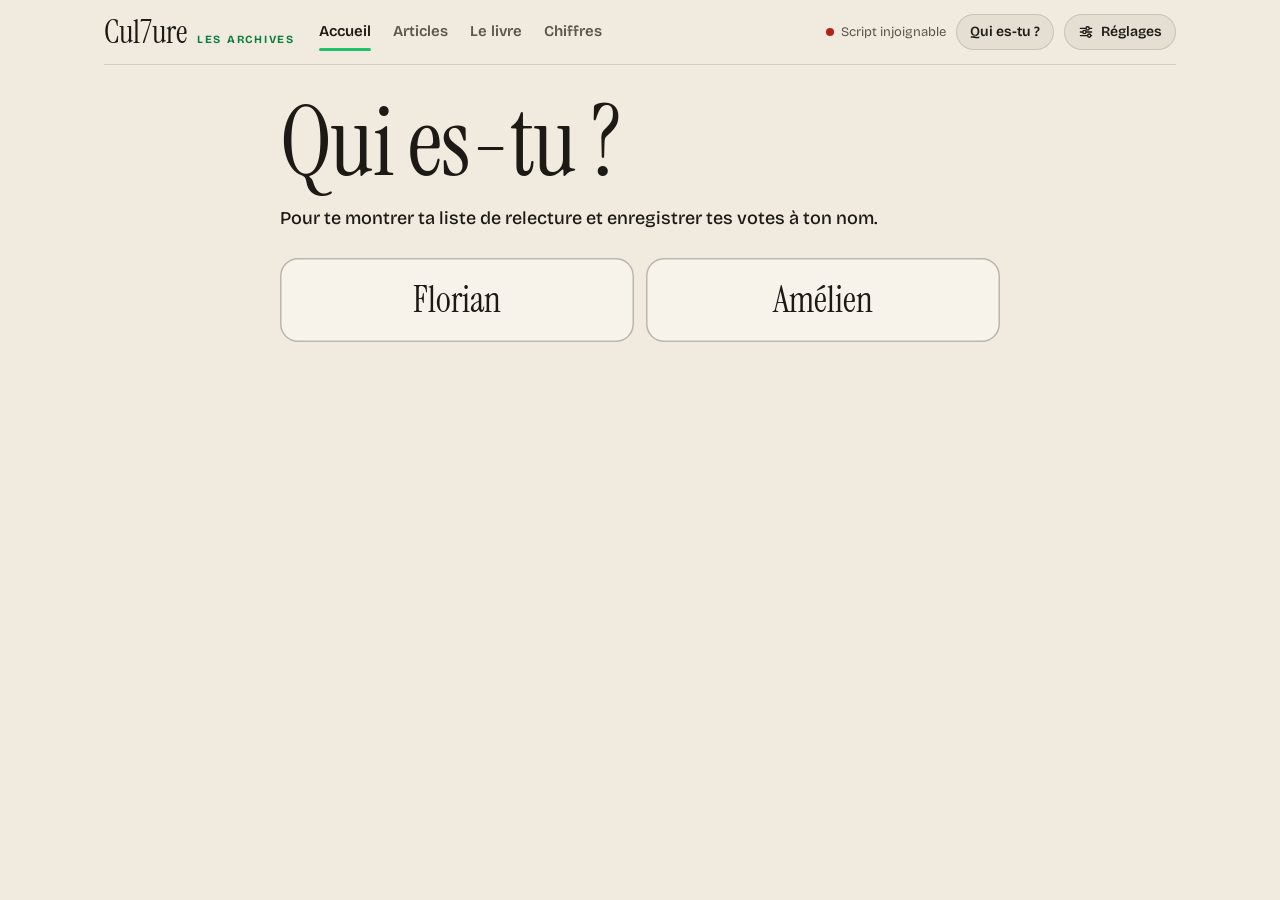
==== commit accf1f05: "La page de magazine (base de l'interview de Talya, en vert) ; règles Cul7ure dans le correcteur - De" ====
--- a/index.html
+++ b/index.html
@@ -6,527 +6,492 @@
 <title>Cul7ure · Les archives</title>
 <meta name="description" content="Les archives de Cul7ure : relire les articles et préparer le livre.">
 <meta name="robots" content="noindex">
-<meta name="theme-color" content="#080B0A">
-<link rel="icon" href="data:image/svg+xml,%3Csvg xmlns='http://www.w3.org/2000/svg' viewBox='0 0 64 64'%3E%3Cdefs%3E%3ClinearGradient id='c' x1='0' y1='0' x2='0' y2='1'%3E%3Cstop offset='0' stop-color='%23fff'/%3E%3Cstop offset='.48' stop-color='%233F9C84'/%3E%3Cstop offset='.6' stop-color='%23E8FFF8'/%3E%3Cstop offset='1' stop-color='%23fff'/%3E%3C/linearGradient%3E%3C/defs%3E%3Crect width='64' height='64' rx='14' fill='%23041311'/%3E%3Ctext x='32' y='47' font-family='Georgia,serif' font-weight='700' font-size='42' text-anchor='middle' fill='url(%23c)'%3E7%3C/text%3E%3C/svg%3E">
+<meta name="theme-color" content="#F1EBDF">
+<link rel="icon" href="data:image/svg+xml,%3Csvg xmlns='http://www.w3.org/2000/svg' viewBox='0 0 64 64'%3E%3Crect width='64' height='64' rx='14' fill='%231FC266'/%3E%3Ctext x='32' y='50' font-family='Georgia,serif' font-size='52' text-anchor='middle' fill='%231D1A16'%3E7%3C/text%3E%3C/svg%3E">
 <link rel="preconnect" href="https://fonts.googleapis.com">
 <link rel="preconnect" href="https://fonts.gstatic.com" crossorigin>
-<link rel="stylesheet" href="https://fonts.googleapis.com/css2?family=Bodoni+Moda:ital,opsz,wght@0,6..96,400..800;1,6..96,400..800&family=Mona+Sans:ital,wdth,wght@0,75..125,200..900;1,75..125,200..900&display=swap">
+<link rel="stylesheet" href="https://fonts.googleapis.com/css2?family=Big+Shoulders+Display:wght@600;800;900&family=Instrument+Serif:ital@0;1&family=Bricolage+Grotesque:opsz,wght@12..96,400;12..96,500;12..96,600;12..96,700;12..96,800&display=swap">
 <style>
-/* Cul7ure · les archives — le sommaire
-   Un magazine en train de se faire : un fond de lumière qui bouge (le vert Cul7ure, le violet d'Osmose, un vert acide),
-   du grain, des cadres chromés pour les couvertures, de grands titres en Bodoni mêlés au Mona Sans. */
+/* Cul7ure · les archives — la page de magazine
+   Même papier, mêmes polices que l'interview de RP Talya ; le rouge devient un vert puissant.
+   Instrument Serif pour les titres et les grandes phrases, Bricolage Grotesque pour lire, Big Shoulders pour les chiffres. */
 :root{
-  color-scheme:dark;
-  --bg:#080B0A;
-  --ink:#F3F6F4; --soft:rgba(243,246,244,.82); --muted:rgba(243,246,244,.6); --faint:rgba(243,246,244,.4);
-  --line:rgba(255,255,255,.12); --line2:rgba(255,255,255,.24); --line3:rgba(255,255,255,.42);
-  --glass:rgba(10,15,14,.55); --glass2:rgba(9,13,12,.8);
-  --mint:#4CC7A1; --glow:#7CF7DD; --lime:#C6F35E; --violet:#8B5CF6;
-  --accent:#7CF7DD; --accent-track:rgba(255,255,255,.12); --lilac:#7CF7DD;
-  --grid:rgba(255,255,255,.08); --base:rgba(255,255,255,.22);
-  --st-good:#4CC7A1; --st-warn:#FFC978; --st-serious:#FF9F70; --st-critical:#FF6F8E;
-  --chrome:linear-gradient(180deg,#FFFFFF 0%,#DDFBF1 30%,#62BBA2 48%,#F0FFFA 58%,#A9E6D3 82%,#FFFFFF 100%);
-  --chrome-frame:linear-gradient(135deg,#F7FFFC 0%,#A7DCCB 16%,#3C7D6C 30%,#EEFFF8 44%,#86C8B6 60%,#FFFFFF 74%,#5E9F8E 88%,#E4FBF3 100%);
-  --holo:linear-gradient(100deg,#B8FFEC 0%,#7CF7DD 28%,#D7F7A6 54%,#DCCBFF 78%,#B8FFEC 100%);
-  --serif:'Bodoni Moda','Bodoni 72',Didot,Georgia,serif;
-  --sans:'Mona Sans','Helvetica Neue',Arial,sans-serif;
-  --spring:cubic-bezier(.34,1.56,.64,1); --ease:cubic-bezier(.2,.8,.2,1);
-  --r:22px;
+  --papier:#F1EBDF; --papier-2:#E9E2D3; --papier-3:#F7F3EA;
+  --encre:#1D1A16; --encre-2:#5D564C; --encre-3:#8B8376;
+  --filet:rgba(29,26,22,.14); --filet-2:rgba(29,26,22,.28);
+  --vert:#0A7D3E; --vif:#1FC266; --foret:#0D2B1E; --foret-2:#123A28;
+  --ink:#1D1A16; --soft:#3E3933; --muted:#5D564C; --faint:#8B8376;
+  --line:rgba(29,26,22,.14); --line2:rgba(29,26,22,.28);
+  --accent:#0A7D3E; --accent-track:rgba(29,26,22,.1); --lilac:#0A7D3E;
+  --grid:rgba(29,26,22,.1); --base:rgba(29,26,22,.35);
+  --st-good:#0A7D3E; --st-warn:#B7791F; --st-serious:#C4511A; --st-critical:#B42318;
+  --display:"Big Shoulders Display","Arial Narrow",sans-serif;
+  --text:"Bricolage Grotesque",system-ui,sans-serif;
+  --serif:"Instrument Serif",Georgia,"Times New Roman",serif;
+  --sans:var(--text);
 }
 *{box-sizing:border-box}
-html,body{margin:0;background:var(--bg);color:var(--ink);font-family:var(--sans);-webkit-font-smoothing:antialiased;text-rendering:optimizeLegibility}
-body{min-height:100vh}
+html{-webkit-text-size-adjust:100%}
+html,body{margin:0;background:var(--papier);color:var(--encre)}
+body{font-family:var(--text);font-size:17px;line-height:1.45;-webkit-font-smoothing:antialiased;min-height:100vh}
 [hidden]{display:none !important}
 button,input,select,textarea{font:inherit;color:inherit}
 button{background:none;border:0;padding:0;cursor:pointer}
 button:disabled{cursor:default;opacity:.4}
 a{color:inherit}
-::selection{background:rgba(124,247,221,.35)}
-:focus-visible{outline:2px solid var(--glow);outline-offset:3px;border-radius:8px}
+::selection{background:rgba(31,194,102,.35)}
+:focus-visible{outline:2px solid var(--encre);outline-offset:3px;border-radius:4px}
 .tab{font-variant-numeric:tabular-nums}
 .sr{position:absolute;width:1px;height:1px;overflow:hidden;clip:rect(0 0 0 0);white-space:nowrap}
 .ic{width:20px;height:20px;display:block;flex:none}
-em{font-family:var(--serif);font-style:italic;font-weight:500;font-optical-sizing:none;font-variation-settings:"opsz" 18}
-/* Bodoni : on baisse le contraste (taille optique) pour que les déliés tiennent sur fond sombre et écran peu lumineux */
-h1.page,h2.sec,.ix-t,.it .t,.cv-t,.cv-r,.tile .n,.bstat .n,.kpi .v,.toc .ty,.toc li.itm a b,.blist a,.box h3,.dsec h4,dialog h3,.whoPick button,.tcard h4,.tri-done h4,.ed h1,.ed h2,.ed blockquote,.idx-h,.ck-k,details.box summary,details.retires summary,.art-meta .rb,.brand .s,.pv-noms em,.k{font-optical-sizing:none;font-variation-settings:"opsz" 28}
-.ix-t,.it .t,.toc li.itm a b,.blist a{font-variation-settings:"opsz" 16}
-
-/* ---------- le fond : une lumière qui bouge, et du grain ---------- */
-.aurora{position:fixed;inset:0;z-index:0;pointer-events:none;overflow:hidden;transition:opacity .8s var(--ease)}
-.aurora i{position:absolute;border-radius:50%;will-change:transform}
-.aurora .a1{width:78vmax;height:78vmax;left:-28vmax;top:-34vmax;background:radial-gradient(closest-side,rgba(76,199,161,.62),rgba(76,199,161,0));animation:d1 34s ease-in-out infinite alternate}
-.aurora .a2{width:70vmax;height:70vmax;right:-30vmax;top:-12vmax;background:radial-gradient(closest-side,rgba(139,92,246,.55),rgba(139,92,246,0));animation:d2 41s ease-in-out infinite alternate}
-.aurora .a3{width:62vmax;height:62vmax;left:6vmax;bottom:-40vmax;background:radial-gradient(closest-side,rgba(198,243,94,.42),rgba(198,243,94,0));animation:d3 38s ease-in-out infinite alternate}
-.aurora .a4{width:58vmax;height:58vmax;right:-8vmax;bottom:-30vmax;background:radial-gradient(closest-side,rgba(160,172,168,.32),rgba(160,172,168,0));animation:d4 46s ease-in-out infinite alternate}
-@keyframes d1{to{transform:translate3d(16vmax,12vmax,0) scale(1.12)}}
-@keyframes d2{to{transform:translate3d(-14vmax,16vmax,0) scale(.9)}}
-@keyframes d3{to{transform:translate3d(18vmax,-12vmax,0) scale(1.18)}}
-@keyframes d4{to{transform:translate3d(-20vmax,-8vmax,0) scale(1.08)}}
-body.in-article .aurora{opacity:.4}
-body::after{content:"";position:fixed;inset:-50%;z-index:1;pointer-events:none;opacity:.075;background-image:url("data:image/svg+xml,%3Csvg xmlns='http://www.w3.org/2000/svg' width='160' height='160'%3E%3Cfilter id='n'%3E%3CfeTurbulence type='fractalNoise' baseFrequency='.9' numOctaves='2' stitchTiles='stitch'/%3E%3C/filter%3E%3Crect width='100%25' height='100%25' filter='url(%23n)'/%3E%3C/svg%3E")}
-.app{position:relative;z-index:2;max-width:1240px;margin:0 auto;padding:0 32px 120px}
-
-/* ---------- en-tête ---------- */
-.top{display:flex;align-items:center;gap:26px;padding:22px 0 18px;position:relative;z-index:20}
+em{font-family:var(--serif);font-style:italic;font-weight:400}
+.app{max-width:1120px;margin:0 auto;padding:0 24px 120px}
+
+/* ---------- la barre du haut ---------- */
+.top{display:flex;align-items:center;gap:24px;padding:14px 0;border-bottom:1px solid var(--filet);margin-bottom:34px;position:relative;z-index:20}
 .brand{display:flex;align-items:baseline;gap:10px;text-decoration:none;flex:none}
-.brand .w{font-family:var(--serif);font-weight:700;font-size:31px;line-height:1;background:var(--chrome);-webkit-background-clip:text;background-clip:text;color:transparent;filter:drop-shadow(0 0 14px rgba(124,247,221,.3))}
-.brand .s{font-family:var(--serif);font-style:italic;font-size:17px;color:var(--muted)}
-.nav{display:flex;gap:6px}
-.nav a{height:34px;padding:0 15px;border-radius:999px;border:1px solid transparent;display:inline-flex;align-items:center;gap:7px;font-size:15px;font-weight:600;color:var(--soft);text-decoration:none;white-space:nowrap;transition:border-color .2s,color .2s}
+.brand .w{font-family:var(--serif);font-size:32px;line-height:1;letter-spacing:-.01em}
+.brand .s{font-size:11px;font-weight:700;letter-spacing:.16em;text-transform:uppercase;color:var(--vert)}
+.nav{display:flex;gap:22px}
+.nav a{position:relative;padding:6px 0;display:inline-flex;align-items:center;gap:7px;font-size:15px;font-weight:600;color:var(--encre-2);text-decoration:none;white-space:nowrap}
 .nav a svg{display:none}
-.nav a:hover{color:var(--ink);border-color:var(--line)}
-.nav a[aria-current="page"]{color:var(--ink);border-color:var(--line3)}
+.nav a:hover{color:var(--encre)}
+.nav a[aria-current="page"]{color:var(--encre)}
+.nav a[aria-current="page"]::after{content:"";position:absolute;left:0;right:0;bottom:-2px;height:3px;border-radius:2px;background:var(--vif)}
 .tools{margin-left:auto;display:flex;align-items:center;gap:10px}
-.sync{display:flex;align-items:center;gap:7px;font-size:13px;color:var(--muted);white-space:nowrap}
-.dot{width:7px;height:7px;border-radius:50%;background:var(--faint);flex:none}
-.dot.on{background:var(--glow);box-shadow:0 0 10px rgba(124,247,221,.9)}
+.sync{display:flex;align-items:center;gap:7px;font-size:13px;color:var(--encre-2);white-space:nowrap}
+.dot{width:8px;height:8px;border-radius:50%;background:var(--encre-3);flex:none}
+.dot.on{background:var(--vif)}
 .dot.err{background:var(--st-critical)}
 .dot.busy{background:var(--st-warn);animation:pulse 1s ease-in-out infinite}
 @keyframes pulse{50%{opacity:.3}}
-.pill{height:34px;padding:0 14px;border-radius:999px;border:1px solid var(--line2);display:inline-flex;align-items:center;gap:7px;font-size:14px;font-weight:600;color:var(--soft);white-space:nowrap;background:var(--glass);backdrop-filter:blur(12px);-webkit-backdrop-filter:blur(12px)}
-.pill:hover{color:var(--ink);border-color:var(--line3)}
-.pill.on{color:var(--ink);border-color:var(--line3)}
+.pill{height:36px;padding:0 14px;border-radius:999px;background:rgba(29,26,22,.06);box-shadow:inset 0 0 0 1px rgba(29,26,22,.14);display:inline-flex;align-items:center;gap:7px;font-size:14px;font-weight:600;color:var(--encre);white-space:nowrap}
+.pill:hover{background:rgba(29,26,22,.1)}
+.pill.on{background:var(--encre);color:var(--papier)}
 .pill svg{width:16px;height:16px}
-.pill.ico{width:34px;padding:0;justify-content:center}
+.pill.ico{width:36px;padding:0;justify-content:center}
 @media (max-width:820px){
-  .app{padding:0 18px 116px}
-  .top{gap:10px;padding:14px 0 12px}
-  .brand .w{font-size:28px}
+  .app{padding:0 18px 110px}
+  .top{gap:10px;margin-bottom:24px}
   .brand .s{display:none}
   .sync #syncTxt{display:none}
-  #settings{width:34px;padding:0;justify-content:center}
+  #settings{width:36px;padding:0;justify-content:center}
   #settings .lab{display:none}
-  .nav{position:fixed;left:12px;right:12px;bottom:calc(12px + env(safe-area-inset-bottom));z-index:60;justify-content:space-around;gap:2px;padding:5px;border-radius:999px;background:rgba(9,13,12,.82);border:1px solid var(--line2);backdrop-filter:blur(18px);-webkit-backdrop-filter:blur(18px);box-shadow:0 14px 40px rgba(0,0,0,.5)}
-  .nav a{flex:1;justify-content:center;flex-direction:column;gap:2px;height:50px;padding:0 4px;font-size:11.5px;border:0}
-  .nav a svg{display:block;width:19px;height:19px}
-  .nav a[aria-current="page"]{background:var(--ink);color:var(--bg)}
+  .nav{position:fixed;left:0;right:0;bottom:0;z-index:60;gap:0;justify-content:space-around;padding:6px 8px calc(6px + env(safe-area-inset-bottom));background:var(--papier);border-top:1px solid var(--filet-2)}
+  .nav a{flex:1;justify-content:center;flex-direction:column;gap:3px;height:52px;padding:0;font-size:12px}
+  .nav a svg{display:block;width:20px;height:20px}
+  .nav a[aria-current="page"]{color:var(--vert)}
+  .nav a[aria-current="page"]::after{top:-7px;bottom:auto;left:30%;right:30%}
   body.in-article .nav{display:none}
 }
 
 /* ---------- éléments communs ---------- */
-.card{border-radius:var(--r);background:var(--glass);border:1px solid var(--line);padding:22px 24px;min-width:0;backdrop-filter:blur(18px);-webkit-backdrop-filter:blur(18px)}
-.hello{margin-bottom:18px;border-color:rgba(124,247,221,.4)}
+.kicker,.k{margin:0;font-size:12px;font-weight:700;letter-spacing:.16em;text-transform:uppercase;color:var(--vert)}
+h1.page{margin:8px 0 0;font-family:var(--serif);font-weight:400;font-size:clamp(54px,9vw,96px);line-height:.92;letter-spacing:-.01em}
+.lead,.standfirst{margin:18px 0 26px;font-size:18px;line-height:1.5;font-weight:500;color:var(--encre);max-width:62ch}
+.standfirst::first-letter{float:left;font-family:var(--serif);font-weight:400;font-size:74px;line-height:.78;padding:6px 10px 0 0;color:var(--vert)}
+.lead b,.standfirst b{font-weight:800}
+h2.sec{margin:0 0 6px;font-family:var(--serif);font-weight:400;font-size:34px;line-height:1.02}
+.hint{margin:0 0 14px;font-size:15px;color:var(--encre-2);line-height:1.5}
+.small{font-size:13px;color:var(--encre-2);line-height:1.5}
+.card{border-top:2px solid var(--encre);padding:16px 0 4px;min-width:0}
+.hello{margin:0 0 26px;padding:18px 20px;border:0;border-radius:18px;background:var(--papier-3);box-shadow:inset 0 0 0 1px var(--filet)}
 .row{display:flex;gap:14px;flex-wrap:wrap;align-items:center}
-h1.page{margin:18px 0 18px;font-family:var(--serif);font-weight:500;font-size:clamp(44px,6.6vw,92px);letter-spacing:-.02em;line-height:.98}
-h1.statement{font-family:var(--sans);font-weight:600;font-size:clamp(32px,4.9vw,70px);letter-spacing:-.03em;line-height:1.04;max-width:20ch;margin:26px 0 34px;text-wrap:pretty}
-h1.statement em{font-weight:500;letter-spacing:-.01em;color:#C9F7E8;font-variation-settings:"opsz" 36;text-shadow:0 0 30px rgba(124,247,221,.25)}
-.lead{margin:0 0 26px;font-size:17px;line-height:1.55;color:var(--soft);max-width:66ch}
-.lead b{color:var(--ink)}
-h2.sec{margin:0 0 6px;font-family:var(--serif);font-weight:500;font-size:28px;letter-spacing:-.01em;line-height:1.1}
-.hint{margin:0 0 14px;font-size:14.5px;color:var(--soft);line-height:1.5}
-.small{font-size:13px;color:var(--muted);line-height:1.5}
-.k{font-family:var(--serif);font-style:italic;font-size:17px;color:var(--glow)}
-.btn{height:44px;padding:0 20px;border-radius:999px;font-weight:700;font-size:15px;display:inline-flex;align-items:center;justify-content:center;gap:8px;text-decoration:none;white-space:nowrap;border:1px solid transparent;transition:transform .2s var(--spring),background-position .6s var(--ease),border-color .2s,color .2s}
-.btn:hover{transform:translateY(-1px)}
+.btn{min-height:46px;padding:0 22px;border-radius:999px;font-family:var(--text);font-weight:700;font-size:15.5px;display:inline-flex;align-items:center;justify-content:center;gap:9px;text-decoration:none;white-space:nowrap;transition:transform .12s ease,background-color .2s ease}
+.btn:active{transform:scale(.97)}
 .btn svg{width:16px;height:16px;flex:none}
-.btn.main{background:var(--holo);background-size:220% 100%;color:#06201A;box-shadow:0 8px 26px rgba(124,247,221,.18)}
-.btn.main:hover{background-position:100% 0}
-.btn.good{background:linear-gradient(100deg,#4CC7A1,#7CF7DD);color:#04241B;box-shadow:0 8px 26px rgba(76,199,161,.28)}
-.btn.ghost{border-color:var(--line2);color:var(--soft);background:rgba(255,255,255,.03)}
-.btn.ghost:hover{border-color:var(--line3);color:var(--ink)}
-.btn.big{height:54px;padding:0 28px;font-size:16.5px}
-.btn.sm{height:34px;padding:0 14px;font-size:13.5px}
+.btn.main{background:var(--encre);color:var(--papier)}
+.btn.main:hover{background:#000}
+.btn.good{background:var(--vif);color:var(--encre)}
+.btn.good:hover{background:#26D271}
+.btn.ghost{background:transparent;color:var(--encre);box-shadow:inset 0 0 0 1.5px rgba(29,26,22,.3)}
+.btn.ghost:hover{box-shadow:inset 0 0 0 1.5px var(--encre)}
+.btn.big{min-height:56px;padding:0 28px;font-size:17px}
+.btn.sm{min-height:36px;padding:0 14px;font-size:14px}
 .btn.wide{width:100%}
-.lnk{font-size:14.5px;font-weight:600;color:var(--ink);text-decoration:underline;text-decoration-color:rgba(124,247,221,.6);text-decoration-thickness:1.5px;text-underline-offset:4px}
-.lnk:hover{text-decoration-color:var(--glow)}
+.lnk{font-size:14.5px;font-weight:600;color:var(--encre);text-decoration:underline;text-decoration-color:var(--vif);text-decoration-thickness:2px;text-underline-offset:3px}
+.lnk:hover{text-decoration-color:var(--vert)}
 .sw{display:inline-block;width:9px;height:9px;border-radius:50%;flex:none}
 .bar{height:6px;border-radius:99px;background:var(--accent-track);overflow:hidden;display:flex}
-.bar i{display:block;height:100%;background:linear-gradient(90deg,#4CC7A1,#C6F35E);box-shadow:0 0 12px rgba(124,247,221,.5)}
-.bar i.l{background:rgba(124,247,221,.35);box-shadow:none}
-.chip{height:27px;padding:0 10px;border-radius:999px;border:1px solid var(--line2);display:inline-flex;align-items:center;gap:6px;font-size:12.5px;font-weight:600;color:var(--soft);white-space:nowrap;background:rgba(0,0,0,.18)}
+.bar i{display:block;height:100%;background:var(--vert)}
+.bar i.l{background:var(--vif)}
+.chip{height:26px;padding:0 10px;border-radius:999px;background:rgba(29,26,22,.06);display:inline-flex;align-items:center;gap:6px;font-size:12.5px;font-weight:600;color:var(--encre-2);white-space:nowrap}
 .chip .ic{width:14px;height:14px}
-.chip.good{border-color:rgba(76,199,161,.6);color:#9AF2D6}
-.chip.cours{border-color:rgba(124,247,221,.5);color:var(--glow)}
-.chip.in{border-color:var(--glow);background:rgba(124,247,221,.14);color:var(--ink)}
-.seg{display:inline-flex;border:1px solid var(--line2);border-radius:999px;padding:3px;gap:2px;background:var(--glass);flex-wrap:wrap;backdrop-filter:blur(12px);-webkit-backdrop-filter:blur(12px)}
-.seg button{height:34px;padding:0 15px;border-radius:999px;font-size:14px;font-weight:600;color:var(--soft);display:inline-flex;align-items:center;gap:6px;white-space:nowrap}
-.seg button:hover{color:var(--ink)}
-.seg button[aria-pressed="true"],.seg button.on{background:var(--ink);color:var(--bg)}
+.chip.good{background:rgba(10,125,62,.12);color:var(--vert)}
+.chip.cours{background:rgba(31,194,102,.2);color:var(--encre)}
+.chip.in{background:var(--vif);color:var(--encre)}
+.seg{display:inline-flex;gap:2px;padding:3px;border-radius:999px;background:rgba(29,26,22,.06);flex-wrap:wrap}
+.seg button{height:34px;padding:0 15px;border-radius:999px;font-size:14px;font-weight:600;color:var(--encre-2);display:inline-flex;align-items:center;gap:6px;white-space:nowrap}
+.seg button:hover{color:var(--encre)}
+.seg button[aria-pressed="true"],.seg button.on{background:var(--encre);color:var(--papier)}
 .seg svg{width:13px;height:13px}
 .seg.full{display:flex}.seg.full button{flex:1;justify-content:center}
-.sel{height:38px;border-radius:999px;border:1px solid var(--line2);background:var(--glass);padding:0 30px 0 14px;font-size:14px;font-weight:600;color:var(--soft);appearance:none;-webkit-appearance:none;background-image:url("data:image/svg+xml,%3Csvg xmlns='http://www.w3.org/2000/svg' viewBox='0 0 12 12'%3E%3Cpath d='M3 4.5l3 3 3-3' fill='none' stroke='%23BFC6C3' stroke-width='1.6' stroke-linecap='round'/%3E%3C/svg%3E");background-repeat:no-repeat;background-position:right 11px center;background-size:12px;cursor:pointer;max-width:100%}
-.sel.on{border-color:var(--glow);color:var(--ink)}
-.sel option{background:#0E1312}
-.inp{height:44px;border-radius:14px;border:1px solid var(--line2);background:rgba(0,0,0,.45);padding:0 14px;font-size:15px;outline:none;min-width:0;width:100%}
-.inp:focus,textarea:focus{border-color:var(--glow)}
-textarea.notes{width:100%;min-height:96px;border-radius:14px;border:1px solid var(--line2);background:rgba(0,0,0,.45);padding:10px 12px;font-size:15px;line-height:1.5;resize:vertical;outline:none}
-.empty{padding:28px 10px;text-align:center;color:var(--soft);font-size:15px}
-
-/* ---------- accueil : la double page ---------- */
-.spread{display:grid;grid-template-columns:minmax(0,1fr) minmax(0,1.05fr);gap:56px;align-items:start;margin-bottom:44px}
-@media (max-width:960px){.spread{grid-template-columns:1fr;gap:34px}}
-.cv-go{display:flex;gap:16px;align-items:center;flex-wrap:wrap;margin-top:22px}
-.idx-h{margin:4px 0 10px;font-family:var(--serif);font-style:italic;font-weight:500;font-size:22px;color:var(--muted)}
-.idx{margin:0;padding:0;list-style:none}
-.idx a{display:block;padding:9px 0 11px;text-decoration:none;transition:opacity .25s}
-.ix-t{display:block;font-family:var(--serif);font-weight:500;font-size:clamp(25px,2.7vw,40px);line-height:1.04;letter-spacing:-.015em;text-wrap:balance}
-.ix-t sup,.it .t sup{font-family:var(--sans);font-size:12px;font-weight:500;letter-spacing:0;color:var(--muted);margin-left:7px;vertical-align:super;line-height:0}
-.ix-m{display:block;margin-top:5px;font-size:13px;color:var(--muted)}
-@media (hover:hover){.idx:hover a{opacity:.42}.idx a:hover{opacity:1}}
-
-/* la couverture : un cadre chromé autour d'une lumière à la couleur de la rubrique */
-.cover{--c:#4CC7A1;display:block;position:relative;border-radius:32px;padding:8px;background:var(--chrome-frame);color:var(--ink);text-decoration:none;box-shadow:0 30px 90px rgba(0,0,0,.55),0 0 0 1px rgba(255,255,255,.25) inset;transition:transform .5s var(--spring)}
-.cover:hover{transform:translateY(-3px) rotate(-.4deg)}
-.cover .in{position:relative;overflow:hidden;border-radius:25px;min-height:min(62vh,520px);padding:28px 28px 30px;display:flex;flex-direction:column;justify-content:flex-end;gap:12px;
-  background:radial-gradient(90% 70% at 18% 8%,var(--c) 0%,transparent 62%),radial-gradient(80% 70% at 100% 40%,rgba(139,92,246,.85) 0%,transparent 62%),radial-gradient(90% 60% at 40% 112%,rgba(198,243,94,.7) 0%,transparent 60%),#121816;
-  box-shadow:inset 0 0 0 1px rgba(0,0,0,.55),inset 0 4px 18px rgba(0,0,0,.45)}
-.cover .in::before{content:"";position:absolute;inset:0;background:linear-gradient(180deg,rgba(6,9,8,0) 22%,rgba(6,9,8,.72) 78%);pointer-events:none}
-.cover .in>*{position:relative}
-.cv-top{position:absolute !important;left:24px;right:24px;top:22px;display:flex;justify-content:space-between;align-items:center;gap:10px}
-.cv-k{height:28px;padding:0 12px;border-radius:999px;border:1px solid rgba(255,255,255,.55);display:inline-flex;align-items:center;font-size:12.5px;font-weight:600;background:rgba(0,0,0,.18)}
-.cv-r{font-family:var(--serif);font-style:italic;font-size:21px}
-.cv-t{font-family:var(--serif);font-weight:500;font-size:clamp(34px,3.9vw,58px);line-height:.98;letter-spacing:-.02em;text-wrap:balance}
-.cv-m{font-size:14px;color:var(--soft)}
-.cv-x{font-size:15px;line-height:1.5;color:var(--soft);display:-webkit-box;-webkit-line-clamp:4;-webkit-box-orient:vertical;overflow:hidden;max-width:52ch}
-.cover.done .in{min-height:300px}
-@media (max-width:640px){.cover{border-radius:26px;padding:6px}.cover .in{border-radius:21px;min-height:420px;padding:22px}.cv-top{left:18px;right:18px;top:18px}}
-
-/* l'avancement et les raccourcis */
-.prog{display:grid;gap:12px;padding:20px 24px;border-radius:var(--r);background:var(--glass);border:1px solid var(--line);backdrop-filter:blur(18px);-webkit-backdrop-filter:blur(18px)}
-.prog .row{display:grid;grid-template-columns:110px 1fr auto;gap:16px;align-items:center;font-size:15px}
-.prog .row b{font-weight:700}
-.prog .row span{color:var(--muted);white-space:nowrap}
-@media (max-width:560px){.prog .row{grid-template-columns:1fr auto}.prog .row .bar{grid-column:1/-1;grid-row:2}}
-.tiles{margin-top:16px;display:grid;grid-template-columns:repeat(3,1fr);gap:16px}
-@media (max-width:860px){.tiles{grid-template-columns:1fr}}
-.tile{text-align:left;display:grid;align-content:start;gap:6px;padding:22px 24px 24px;border-radius:var(--r);border:1px solid var(--line);background:var(--glass);text-decoration:none;backdrop-filter:blur(18px);-webkit-backdrop-filter:blur(18px);transition:border-color .25s,transform .35s var(--spring)}
-.tile:hover{border-color:var(--line3);transform:translateY(-2px)}
-.tile .n{font-family:var(--serif);font-weight:500;font-size:64px;line-height:.9;letter-spacing:-.03em;margin-bottom:6px}
-.tile b{display:block;font-size:16px;font-weight:700}
-.tile span{display:block;font-size:13.5px;color:var(--muted);line-height:1.45}
-.welcome{max-width:900px}
-ol.how{margin:6px 0 10px;padding-left:22px;font-size:15.5px;line-height:1.7;color:var(--soft)}
-ol.how b{color:var(--ink)}
-.steps3{display:grid;grid-template-columns:repeat(3,1fr);gap:14px;margin:18px 0}
+.sel{height:38px;border-radius:999px;border:0;box-shadow:inset 0 0 0 1px var(--filet-2);background:var(--papier-3);padding:0 30px 0 14px;font-size:14px;font-weight:600;color:var(--encre);appearance:none;-webkit-appearance:none;background-image:url("data:image/svg+xml,%3Csvg xmlns='http://www.w3.org/2000/svg' viewBox='0 0 12 12'%3E%3Cpath d='M3 4.5l3 3 3-3' fill='none' stroke='%235D564C' stroke-width='1.6' stroke-linecap='round'/%3E%3C/svg%3E");background-repeat:no-repeat;background-position:right 11px center;background-size:12px;cursor:pointer;max-width:100%}
+.sel.on{box-shadow:inset 0 0 0 1.5px var(--vert)}
+.inp{height:46px;border-radius:12px;border:0;box-shadow:inset 0 0 0 1.5px var(--filet-2);background:#fff;padding:0 14px;font-size:16px;outline:none;min-width:0;width:100%}
+.inp:focus,textarea:focus{box-shadow:inset 0 0 0 2px var(--vert)}
+textarea.notes{width:100%;min-height:100px;border-radius:12px;border:0;box-shadow:inset 0 0 0 1.5px var(--filet-2);background:#fff;padding:12px;font-size:15.5px;line-height:1.5;resize:vertical;outline:none}
+.empty{padding:28px 10px;text-align:center;color:var(--encre-2);font-size:15px}
+
+/* ---------- accueil : la page d'ouverture ---------- */
+.home{max-width:720px;margin:0 auto}
+.band{display:block;position:relative;margin:30px -24px 0;padding:34px 34px 32px;background:radial-gradient(90% 90% at 75% 20%,var(--foret-2) 0%,var(--foret) 70%);color:var(--papier);text-decoration:none;overflow:hidden}
+.band::after{content:"7";position:absolute;right:-14px;bottom:-70px;font-family:var(--serif);font-size:300px;line-height:1;color:rgba(31,194,102,.12);pointer-events:none}
+.band-k{display:block;font-size:12px;font-weight:700;letter-spacing:.16em;text-transform:uppercase;color:var(--vif)}
+.band-t{display:block;position:relative;margin:12px 0 0;font-family:var(--serif);font-size:clamp(40px,6vw,60px);line-height:.95;max-width:15ch}
+.band-x{display:block;position:relative;margin-top:16px;font-size:16px;line-height:1.5;color:rgba(241,235,223,.8);max-width:52ch}
+.band-go{display:inline-flex;align-items:center;position:relative;margin-top:24px;min-height:50px;padding:0 24px;border-radius:999px;background:var(--vif);color:var(--encre);font-weight:700;font-size:16px;transition:transform .12s}
+.band:hover .band-go{background:#26D271}
+.band:active .band-go{transform:scale(.97)}
+.caption{margin:8px 0 0;font-size:13px;font-style:italic;color:var(--encre-2)}
+.byline{margin:26px 0 0;padding-top:12px;border-top:2px solid var(--encre);display:grid;gap:10px}
+.byline .r{display:grid;grid-template-columns:90px 1fr auto;gap:14px;align-items:center;font-size:13px;letter-spacing:.06em;text-transform:uppercase;color:var(--encre-2)}
+.byline .r b{color:var(--encre)}
+.byline .r span:last-child{text-transform:none;letter-spacing:0;font-variant-numeric:tabular-nums}
+.suite{margin:6px 0 0;padding:0;list-style:none}
+.suite-h{margin:40px 0 0}
+.suite li a{position:relative;display:block;padding:18px 40px 14px 0;border-bottom:1px solid var(--filet);text-decoration:none}
+.suite .n{position:absolute;top:18px;right:0;font-family:var(--display);font-weight:800;font-size:15px;color:rgba(29,26,22,.3)}
+.suite .kk{display:block;font-size:12px;font-weight:700;letter-spacing:.14em;text-transform:uppercase;color:var(--vert)}
+.suite .t{display:block;margin-top:4px;font-family:var(--serif);font-size:30px;line-height:1.05}
+.suite a:hover .t{text-decoration:underline;text-decoration-color:var(--vif);text-decoration-thickness:2px;text-underline-offset:5px}
+.raccourcis{display:grid;grid-template-columns:repeat(3,1fr);gap:0;margin:40px 0 0;border-top:2px solid var(--encre)}
+@media (max-width:700px){.raccourcis{grid-template-columns:1fr}}
+.rc{display:block;padding:16px 18px 18px 0;text-decoration:none;text-align:left;border-bottom:1px solid var(--filet)}
+@media (min-width:701px){.rc+.rc{padding-left:18px;border-left:1px solid var(--filet)}}
+.rc .n{display:block;font-family:var(--display);font-weight:800;font-size:58px;line-height:.9;color:var(--encre)}
+.rc b{display:block;margin-top:6px;font-size:15px;font-weight:700}
+.rc span{display:block;margin-top:2px;font-size:13.5px;line-height:1.4;color:var(--encre-2)}
+.rc:hover b{text-decoration:underline;text-decoration-color:var(--vif);text-decoration-thickness:2px;text-underline-offset:3px}
+.welcome{max-width:720px;margin:0 auto}
+ol.how{margin:6px 0 10px;padding-left:22px;font-size:16px;line-height:1.7;color:var(--encre)}
+.steps3{display:grid;grid-template-columns:repeat(3,1fr);gap:16px;margin:20px 0;border-top:2px solid var(--encre);padding-top:14px}
 @media (max-width:760px){.steps3{grid-template-columns:1fr}}
-.steps3 div{padding:18px;border-radius:18px;border:1px solid var(--line);background:var(--glass)}
 .steps3 b{display:flex;align-items:center;gap:10px;font-size:16px;margin-bottom:6px}
-.steps3 p{margin:0;font-size:14px;color:var(--soft);line-height:1.5}
-.num{width:28px;height:28px;border-radius:50%;display:grid;place-items:center;background:var(--ink);color:var(--bg);font-weight:800;font-size:14px;flex:none}
-.whoPick{display:grid;grid-template-columns:1fr 1fr;gap:12px;margin-top:14px}
-.whoPick button{height:84px;border-radius:22px;border:1px solid var(--line2);font-family:var(--serif);font-weight:500;font-size:32px;background:var(--glass)}
-.whoPick button:hover,.whoPick button[aria-pressed="true"]{border-color:var(--glow);background:rgba(124,247,221,.08)}
-
-/* ---------- le sommaire (liste des articles) ---------- */
-.filters{display:flex;flex-wrap:wrap;gap:10px;align-items:center;margin-bottom:14px}
+.steps3 p{margin:0;font-size:14.5px;color:var(--encre-2);line-height:1.5}
+.num{width:28px;height:28px;border-radius:50%;display:grid;place-items:center;background:var(--vif);color:var(--encre);font-family:var(--display);font-weight:800;font-size:16px;flex:none}
+.whoPick{display:grid;grid-template-columns:1fr 1fr;gap:12px;margin-top:16px}
+.whoPick button{height:84px;border-radius:18px;background:var(--papier-3);box-shadow:inset 0 0 0 1.5px var(--filet-2);font-family:var(--serif);font-size:36px}
+.whoPick button:hover,.whoPick button[aria-pressed="true"]{background:var(--vif);box-shadow:none}
+
+/* ---------- la liste des articles ---------- */
+.filters{display:flex;flex-wrap:wrap;gap:10px;align-items:center;margin:22px 0 14px}
 .search{position:relative;flex:1 1 280px}
-.search input{width:100%;height:46px;border-radius:999px;border:1px solid var(--line2);background:var(--glass);padding:0 16px 0 42px;font-size:16px;outline:none;backdrop-filter:blur(12px);-webkit-backdrop-filter:blur(12px)}
-.search input:focus{border-color:var(--glow)}
-.search svg{position:absolute;left:15px;top:15px;width:16px;height:16px;color:var(--muted);z-index:1;pointer-events:none}
+.search input{width:100%;height:48px;border-radius:999px;border:0;box-shadow:inset 0 0 0 1.5px var(--filet-2);background:#fff;padding:0 16px 0 44px;font-size:16px;outline:none}
+.search input:focus{box-shadow:inset 0 0 0 2px var(--vert)}
+.search svg{position:absolute;left:16px;top:16px;width:16px;height:16px;color:var(--encre-2);z-index:1;pointer-events:none}
 details.more{width:100%}
-details.more summary{cursor:pointer;font-size:14px;font-weight:600;color:var(--soft);list-style:none;display:inline-block}
+details.more summary{cursor:pointer;font-size:14px;font-weight:600;color:var(--encre);list-style:none;display:inline-block}
 details.more summary::-webkit-details-marker{display:none}
-details.more summary::before{content:'+ ';color:var(--glow)}
+details.more summary::before{content:'+ ';color:var(--vert);font-weight:800}
 details.more[open] summary::before{content:'− '}
 details.more .in{display:flex;flex-wrap:wrap;gap:8px;margin-top:10px}
 .actf{display:flex;flex-wrap:wrap;gap:6px;align-items:center;margin-bottom:6px}
-.tagx{height:30px;padding:0 6px 0 12px;border-radius:999px;border:1px solid var(--glow);display:inline-flex;align-items:center;gap:6px;font-size:13.5px;font-weight:600}
-.tagx button{width:22px;height:22px;border-radius:50%;display:grid;place-items:center;color:var(--muted)}
-.tagx button:hover{color:var(--ink);background:rgba(255,255,255,.08)}
-.list-grid{display:grid;grid-template-columns:1fr;gap:48px;align-items:start}
+.tagx{height:30px;padding:0 6px 0 12px;border-radius:999px;background:var(--vif);display:inline-flex;align-items:center;gap:6px;font-size:13.5px;font-weight:600}
+.tagx button{width:22px;height:22px;border-radius:50%;display:grid;place-items:center}
+.tagx button:hover{background:rgba(29,26,22,.12)}
+.list-grid{display:block}
 .pv{display:none}
-@media (min-width:1180px){.list-grid{grid-template-columns:380px minmax(0,1fr)}.pv{display:block;position:sticky;top:20px}.pv .cover .in{min-height:min(66vh,560px)}}
-.pv-noms{margin:16px 6px 0;font-size:14px;line-height:1.5;color:var(--soft)}
-.pv-noms em{font-size:16px;color:var(--muted)}
-.count{font-size:14px;color:var(--muted);margin:10px 0 4px}
-.count b{color:var(--ink)}
+.list-main{max-width:820px}
+.count{margin:16px 0 0;padding-bottom:10px;border-bottom:2px solid var(--encre);font-size:12px;font-weight:700;letter-spacing:.14em;text-transform:uppercase;color:var(--encre-2)}
+.count b{color:var(--encre)}
 .items{display:grid}
-.it{display:grid;grid-template-columns:minmax(0,1fr) auto;gap:16px;align-items:center;padding:15px 0 16px;border-bottom:1px solid var(--line);text-decoration:none;transition:opacity .25s}
-.it .t{font-family:var(--serif);font-weight:500;font-size:clamp(23px,2.4vw,33px);line-height:1.06;letter-spacing:-.015em;text-wrap:balance}
-.it .m{display:flex;align-items:center;gap:8px;font-size:13px;color:var(--muted);margin-top:7px}
-.it .tg{display:flex;gap:6px;flex-wrap:wrap;justify-content:flex-end}
-@media (hover:hover){.items:hover .it{opacity:.45}.items .it:hover,.items .it:focus-visible{opacity:1}}
-@media (max-width:640px){.it{grid-template-columns:1fr}.it .tg{justify-content:flex-start}}
-.more-btn{display:flex;justify-content:center;gap:12px;align-items:center;padding:20px 0;color:var(--muted);font-size:14px;flex-wrap:wrap}
-details.retires{margin-top:34px;border-radius:var(--r);border:1px solid var(--line);background:var(--glass);padding:16px 20px;backdrop-filter:blur(18px);-webkit-backdrop-filter:blur(18px)}
-details.retires summary{cursor:pointer;font-family:var(--serif);font-size:21px;list-style:none}
+.it{display:grid;grid-template-columns:minmax(0,1fr) auto;gap:6px 18px;align-items:start;padding:18px 0 16px;border-bottom:1px solid var(--filet);text-decoration:none}
+.it-b{display:flex;flex-direction:column}
+.it .m{order:-1;display:flex;align-items:center;gap:8px;font-size:12px;font-weight:700;letter-spacing:.12em;text-transform:uppercase;color:var(--vert)}
+.it .m .sw{width:8px;height:8px}
+.it .t{margin-top:5px;font-family:var(--serif);font-size:30px;line-height:1.04}
+.it .t sup{margin-left:8px;font-family:var(--display);font-weight:800;font-size:14px;color:rgba(29,26,22,.3);vertical-align:super;line-height:0}
+.it:hover .t{text-decoration:underline;text-decoration-color:var(--vif);text-decoration-thickness:2px;text-underline-offset:5px}
+.it .tg{display:flex;gap:6px;flex-wrap:wrap;justify-content:flex-end;padding-top:20px}
+@media (max-width:640px){.it{grid-template-columns:1fr}.it .tg{justify-content:flex-start;padding-top:4px}.it .t{font-size:26px}}
+.more-btn{display:flex;justify-content:center;gap:12px;align-items:center;padding:22px 0;color:var(--encre-2);font-size:14px;flex-wrap:wrap}
+details.retires{margin-top:36px;padding-top:12px;border-top:2px solid var(--encre)}
+details.retires summary{cursor:pointer;font-family:var(--serif);font-size:26px;list-style:none}
 details.retires summary::-webkit-details-marker{display:none}
-details.retires summary span{font-family:var(--sans);font-size:14px;color:var(--muted)}
-details.retires ul{margin:14px 0 8px;padding:0;list-style:none;columns:2 300px;column-gap:30px}
-details.retires li{break-inside:avoid;padding:8px 0;border-bottom:1px solid var(--line);font-size:14.5px}
+details.retires summary span{font-family:var(--text);font-size:14px;color:var(--encre-2)}
+details.retires ul{margin:12px 0 8px;padding:0;list-style:none;columns:2 300px;column-gap:30px}
+details.retires li{break-inside:avoid;padding:8px 0;border-bottom:1px solid var(--filet);font-size:15px}
 details.retires li a,details.retires li span{font-weight:600;text-decoration:none}
-details.retires li a:hover{color:var(--glow)}
-details.retires li small{display:block;color:var(--muted);font-size:12.5px;margin-top:2px}
-
-/* ---------- l'article : la page qu'on corrige ---------- */
-.art-top{display:flex;align-items:center;gap:10px;margin:0 0 16px;flex-wrap:wrap}
-.art-top .pos{font-size:14px;color:var(--muted);margin-left:auto}
-.navbtn{width:40px;height:40px;border-radius:50%;border:1px solid var(--line2);display:grid;place-items:center;font-size:20px;color:var(--soft);text-decoration:none;background:var(--glass)}
-.navbtn:hover{border-color:var(--line3);color:var(--ink)}
+details.retires li small{display:block;color:var(--encre-2);font-size:12.5px;margin-top:2px}
+
+/* ---------- l'article : la page qu'on relit ---------- */
+.art-top{display:flex;align-items:center;gap:10px;margin:-14px 0 18px;flex-wrap:wrap}
+.art-top .pos{font-size:13px;color:var(--encre-2);margin-left:auto;font-variant-numeric:tabular-nums}
+.navbtn{width:40px;height:40px;border-radius:50%;background:rgba(29,26,22,.06);box-shadow:inset 0 0 0 1px rgba(29,26,22,.14);display:grid;place-items:center;font-size:20px;color:var(--encre);text-decoration:none}
+.navbtn:hover{background:rgba(29,26,22,.12)}
 .navbtn[aria-disabled="true"]{opacity:.3;pointer-events:none}
-.art-grid{display:grid;grid-template-columns:minmax(0,1fr) 340px;gap:26px;align-items:start}
-@media (max-width:980px){.art-grid{grid-template-columns:1fr}}
-.paper{border-radius:30px;background:var(--glass2);border:1px solid var(--line);padding:30px 48px 46px;min-width:0;backdrop-filter:blur(24px);-webkit-backdrop-filter:blur(24px);box-shadow:0 30px 80px rgba(0,0,0,.35)}
-@media (max-width:640px){
-  .paper{padding:18px 16px 28px;border-radius:22px;margin:0 -6px}
-  .paper .tb{flex-wrap:nowrap;overflow-x:auto;scrollbar-width:none;margin:6px -8px 16px}
-  .paper .tb::-webkit-scrollbar{display:none}
-  .paper .ed{font-size:17.5px}
-  .paper .ed p,.paper .ed li{text-align:left;hyphens:manual}
-  .paper .ed blockquote{margin:18px 4px}
-}
-.art-meta{display:flex;flex-wrap:wrap;gap:6px 16px;font-size:14px;color:var(--muted);font-weight:500;margin-bottom:14px;align-items:center}
-.art-meta .rb{display:inline-flex;align-items:center;gap:8px;color:var(--ink);font-family:var(--serif);font-style:italic;font-size:18px}
-.prob{display:grid;grid-template-columns:22px 1fr;gap:10px;align-items:start;padding:12px 14px;border-radius:16px;border:1px solid var(--line2);background:rgba(0,0,0,.25);margin-bottom:10px;font-size:14.5px;line-height:1.5;color:var(--soft)}
-.prob b{color:var(--ink)}
-.prob.critical{border-color:rgba(255,111,142,.6)}.prob.serious{border-color:rgba(255,159,112,.6)}.prob.warn{border-color:rgba(255,201,120,.55)}
+.art-grid{display:grid;grid-template-columns:minmax(0,1fr) 310px;gap:48px;align-items:start}
+@media (max-width:980px){.art-grid{grid-template-columns:1fr;gap:28px}}
+.paper{min-width:0;max-width:700px}
+.art-meta{display:flex;flex-wrap:wrap;gap:4px 14px;margin-bottom:6px;align-items:center;font-size:12px;font-weight:700;letter-spacing:.14em;text-transform:uppercase;color:var(--encre-2)}
+.art-meta .rb{display:inline-flex;align-items:center;gap:7px;color:var(--vert)}
+.prob{display:grid;grid-template-columns:22px 1fr;gap:10px;align-items:start;padding:12px 14px;border-radius:14px;background:var(--papier-3);box-shadow:inset 3px 0 0 var(--encre-3);margin:10px 0;font-size:15px;line-height:1.5;color:var(--encre)}
+.prob.critical{box-shadow:inset 3px 0 0 var(--st-critical)}.prob.serious{box-shadow:inset 3px 0 0 var(--st-serious)}.prob.warn{box-shadow:inset 3px 0 0 var(--st-warn)}
 .prob .acts{display:flex;gap:8px;flex-wrap:wrap;margin-top:8px;align-items:center}
-.prob .acts .inp{height:36px;flex:1 1 180px;width:auto}
-.tb{position:sticky;top:0;z-index:5;display:flex;flex-wrap:wrap;gap:2px;align-items:center;padding:7px;margin:6px -14px 22px;border-radius:20px;background:rgba(14,20,18,.92);border:1px solid var(--line2);backdrop-filter:blur(14px);-webkit-backdrop-filter:blur(14px)}
-.tb button{height:34px;padding:0 12px;border-radius:999px;font-size:13.5px;font-weight:600;color:var(--soft);display:inline-flex;align-items:center;gap:6px;white-space:nowrap}
-.tb button:hover{background:rgba(255,255,255,.08);color:var(--ink)}
-.tb .sep{width:1px;height:20px;background:var(--line2);margin:0 4px}
-.tb .warnq{color:var(--st-warn)}
-.tb #ckTb.warnq{color:var(--bg);background:var(--glow)}
-.tb .b{font-weight:800}.tb .i{font-family:var(--serif);font-style:italic;font-size:16px;font-weight:400}
-.ed{outline:none;font-size:18px;line-height:1.75;color:#E9EFEC;min-height:300px;caret-color:var(--glow);max-width:70ch}
-.ed p,.ed li{margin:0 0 15px;text-align:justify;hyphens:auto}
+.prob .acts .inp{height:38px;flex:1 1 180px;width:auto}
+.tb{position:sticky;top:0;z-index:5;display:flex;flex-wrap:wrap;gap:2px;align-items:center;padding:8px 0;margin:10px 0 22px;background:var(--papier);border-top:1px solid var(--filet);border-bottom:1px solid var(--filet)}
+.tb button{height:34px;padding:0 11px;border-radius:999px;font-size:14px;font-weight:600;color:var(--encre);display:inline-flex;align-items:center;gap:6px;white-space:nowrap}
+.tb button:hover{background:rgba(29,26,22,.07)}
+.tb .sep{width:1px;height:20px;background:var(--filet-2);margin:0 4px}
+.tb .warnq{color:var(--st-serious)}
+.tb #ckTb.warnq{background:var(--vif);color:var(--encre)}
+.tb .b{font-weight:800}.tb .i{font-family:var(--serif);font-style:italic;font-size:18px;font-weight:400}
+@media (max-width:640px){.tb{flex-wrap:nowrap;overflow-x:auto;scrollbar-width:none;margin-left:-18px;margin-right:-18px;padding-left:12px;padding-right:12px}.tb::-webkit-scrollbar{display:none}}
+.ed{outline:none;font-size:18px;line-height:1.62;color:var(--encre);min-height:300px;caret-color:var(--vert)}
+.ed p,.ed li{margin:0 0 16px;text-align:left;hyphens:manual}
 .ed p.c,.ed h2.c,.ed h3.c,.ed h1.c{text-align:center}
-.ed h1{font-family:var(--serif);font-size:clamp(38px,4.6vw,60px);line-height:1;font-weight:500;letter-spacing:-.02em;margin:6px 0 16px;text-align:left;color:var(--ink);text-wrap:balance}
-.ed h2{font-family:var(--serif);font-size:31px;line-height:1.12;font-weight:500;letter-spacing:-.01em;margin:36px 0 14px;color:var(--ink)}
-.ed h3{font-size:20px;font-weight:700;margin:26px 0 10px;color:var(--ink)}
-.ed blockquote{margin:28px 0 30px;padding:2px 0 2px 24px;border-left:2px solid var(--glow);font-family:var(--serif);font-style:italic;font-size:25px;line-height:1.38;font-weight:500;color:var(--ink);text-align:left}
-.ed p.sig{text-align:left;color:var(--muted);font-size:14.5px;margin-bottom:28px}
-.ed b,.ed strong{font-weight:700;color:#fff}
-.ed i,.ed em{font-family:var(--sans);font-style:italic;font-weight:inherit}
-.ed a{color:inherit;text-decoration:underline dotted;text-decoration-color:rgba(124,247,221,.55);text-underline-offset:4px}
-.ed ul{margin:0 0 15px;padding-left:24px}
-/* les notes de travail : des étiquettes (clip, image, source…) qui ne coupent plus le texte */
-.ed p.note{display:block;width:fit-content;max-width:100%;margin:0 0 15px;padding:5px 12px;border-radius:999px;border:1px solid var(--line);background:rgba(255,255,255,.04);font-size:12.5px;line-height:1.5;color:var(--muted);text-align:left;white-space:nowrap;overflow:hidden;text-overflow:ellipsis;cursor:default;user-select:none;-webkit-user-select:none}
+.ed h1{font-family:var(--serif);font-weight:400;font-size:clamp(48px,7vw,76px);line-height:.92;letter-spacing:-.01em;margin:4px 0 14px;text-align:left}
+.ed h2{font-family:var(--serif);font-weight:400;font-size:36px;line-height:1.02;margin:38px 0 12px}
+.ed h3{font-size:19px;font-weight:800;margin:28px 0 10px}
+.ed blockquote{margin:30px 0;padding:0 0 0 22px;border-left:4px solid var(--vif);font-family:var(--serif);font-style:normal;font-size:27px;line-height:1.22;color:var(--encre)}
+.ed blockquote b,.ed blockquote strong{font-weight:400}
+.ed blockquote i,.ed blockquote em{font-family:var(--serif);font-style:italic}
+.ed p.sig{margin:0 0 24px;padding-top:12px;border-top:2px solid var(--encre);font-size:13px;letter-spacing:.06em;text-transform:uppercase;color:var(--encre-2)}
+.ed b,.ed strong{font-weight:800}
+.ed i,.ed em{font-family:var(--text);font-style:italic;font-weight:inherit}
+.ed a{color:inherit;text-decoration:underline;text-decoration-style:dotted;text-decoration-color:var(--encre-3);text-underline-offset:4px}
+.ed ul{margin:0 0 16px;padding-left:24px}
+.ed p.note{display:block;width:fit-content;max-width:100%;margin:0 0 16px;padding:5px 12px;border-radius:999px;background:rgba(29,26,22,.06);font-size:12.5px;line-height:1.5;color:var(--encre-2);text-align:left;white-space:nowrap;overflow:hidden;text-overflow:ellipsis;cursor:default;user-select:none;-webkit-user-select:none}
 .ed p.note a{color:inherit;text-decoration:none}
-.ed p.note::before{display:inline-block;margin-right:7px;color:var(--glow);font-size:11px}
+.ed p.note::before{display:inline-block;margin-right:7px;color:var(--vert);font-size:11px}
 .ed p.note[data-k="clip"]::before{content:"▶"}
 .ed p.note[data-k="son"]::before{content:"♪"}
 .ed p.note[data-k="image"]::before{content:"▢"}
 .ed p.note[data-k="source"]::before{content:"↳"}
-.ed p.note[data-k="legende"]{white-space:normal;border-radius:14px}
+.ed p.note[data-k="legende"]{white-space:normal;border-radius:12px}
 .ed p.note[data-k="legende"]::before{content:"✎"}
 .skel{display:grid;gap:14px}
-.skel i{display:block;height:15px;border-radius:8px;background:linear-gradient(90deg,rgba(255,255,255,.05),rgba(255,255,255,.12),rgba(255,255,255,.05));background-size:200% 100%;animation:sh 1.2s linear infinite}
+.skel i{display:block;height:15px;border-radius:8px;background:linear-gradient(90deg,rgba(29,26,22,.06),rgba(29,26,22,.12),rgba(29,26,22,.06));background-size:200% 100%;animation:sh 1.2s linear infinite}
 @keyframes sh{to{background-position:-200% 0}}
-.msg{padding:16px;border-radius:16px;border:1px dashed var(--line2);font-size:15px;line-height:1.55;color:var(--soft);margin-bottom:14px}
+.msg{padding:16px;border-radius:14px;background:var(--papier-3);box-shadow:inset 0 0 0 1px var(--filet);font-size:15px;line-height:1.55;color:var(--encre);margin-bottom:14px}
 .msg .acts{display:flex;gap:8px;flex-wrap:wrap;margin-top:12px}
-.extract{font-size:17px;line-height:1.7;color:var(--soft);margin:14px 0}
-.side{position:sticky;top:14px;display:grid;gap:12px}
+.extract{font-size:17px;line-height:1.6;color:var(--encre-2);margin:14px 0}
+.side{position:sticky;top:16px;display:grid;gap:26px}
 @media (max-width:980px){.side{position:static}}
-.box{border-radius:22px;border:1px solid var(--line);background:var(--glass2);padding:18px;backdrop-filter:blur(20px);-webkit-backdrop-filter:blur(20px)}
-.box h3{margin:0 0 10px;font-family:var(--serif);font-weight:500;font-size:22px;line-height:1.1}
-.box p{margin:0;font-size:14.5px;line-height:1.5;color:var(--soft)}
-.box .st{display:flex;align-items:center;gap:10px;font-size:15.5px;font-weight:700;margin-bottom:14px}
-.box .st small{display:block;font-size:13px;font-weight:500;color:var(--muted)}
-.box.hl{border-color:var(--glow);box-shadow:0 0 0 4px rgba(124,247,221,.14)}
-.save{display:flex;align-items:center;gap:10px;font-size:14px;color:var(--soft);min-height:34px;flex-wrap:wrap}
+.box{padding-top:12px;border-top:2px solid var(--encre)}
+.box h3{margin:0 0 12px;font-size:12px;font-weight:700;letter-spacing:.16em;text-transform:uppercase;color:var(--vert)}
+.box p{margin:0;font-size:15px;line-height:1.5;color:var(--encre)}
+.box .st{display:flex;align-items:center;gap:10px;font-size:16px;font-weight:700;margin-bottom:14px}
+.box .st small{display:block;font-size:13px;font-weight:500;color:var(--encre-2)}
+.box.hl{background:rgba(31,194,102,.16);box-shadow:-12px 0 0 rgba(31,194,102,.16),12px 0 0 rgba(31,194,102,.16)}
+.save{display:flex;align-items:center;gap:10px;font-size:14px;color:var(--encre);min-height:34px;flex-wrap:wrap}
 .save .ic{width:18px;height:18px}
 .save.dirty{color:var(--st-warn)}
-.save.err{color:#FF9DB1}
-.conf{margin-top:10px;padding:12px;border-radius:14px;border:1px solid rgba(255,201,120,.55);font-size:14px;line-height:1.5;color:var(--soft)}
+.save.err{color:var(--st-critical)}
+.conf{margin-top:10px;padding:12px;border-radius:12px;background:#FBF1DC;font-size:14px;line-height:1.5}
 .conf .acts{display:flex;gap:8px;flex-wrap:wrap;margin-top:10px}
 .links{display:grid;gap:8px;justify-items:start}
-.rules{margin:0;padding-left:18px;font-size:14px;line-height:1.6;color:var(--soft)}
-.rules b{color:var(--ink)}
-details.box summary{cursor:pointer;font-family:var(--serif);font-size:19px;list-style:none}
+.rules{margin:0;padding-left:18px;font-size:14.5px;line-height:1.6;color:var(--encre)}
+details.box summary{cursor:pointer;font-size:12px;font-weight:700;letter-spacing:.16em;text-transform:uppercase;color:var(--encre);list-style:none}
 details.box summary::-webkit-details-marker{display:none}
-details.box summary::after{content:' +';color:var(--glow);font-family:var(--sans)}
+details.box summary::after{content:' +';color:var(--vert)}
 details.box[open] summary::after{content:' −'}
-details.box[open] summary{margin-bottom:10px}
+details.box[open] summary{margin-bottom:12px}
 .actbar{display:none}
 @media (max-width:980px){
-  .actbar{display:flex;position:fixed;left:12px;right:12px;bottom:calc(12px + env(safe-area-inset-bottom));z-index:60;gap:8px;align-items:center;padding:7px 7px 7px 14px;border-radius:999px;background:rgba(9,13,12,.86);border:1px solid var(--line2);box-shadow:0 14px 40px rgba(0,0,0,.5);backdrop-filter:blur(18px);-webkit-backdrop-filter:blur(18px)}
+  .actbar{display:flex;position:fixed;left:0;right:0;bottom:0;z-index:60;gap:8px;align-items:center;padding:10px 14px calc(10px + env(safe-area-inset-bottom));background:var(--papier);border-top:1px solid var(--filet-2)}
   .actbar .save{flex:1;font-size:13px;min-height:0}
-  .actbar .btn{height:44px}
+  .actbar .btn{min-height:46px}
 }
 
 /* ---------- le correcteur ---------- */
-::highlight(ck-ortho){text-decoration:underline wavy #FF6F8E;text-decoration-thickness:1.5px;background-color:rgba(255,111,142,.15)}
-::highlight(ck-gram){text-decoration:underline wavy #FFC978;text-decoration-thickness:1.5px;background-color:rgba(255,201,120,.13)}
-::highlight(ck-typo){text-decoration:underline dotted #C6B6FF;text-decoration-thickness:2px;background-color:rgba(198,182,255,.1)}
-::highlight(ck-rep){text-decoration:underline solid #8FD3FF;text-decoration-thickness:2px;background-color:rgba(143,211,255,.12)}
-::highlight(ck-form){text-decoration:underline dashed #8FD3FF;text-decoration-thickness:1.5px}
-::highlight(ck-web){text-decoration:underline solid #C6F35E;text-decoration-thickness:2px;background-color:rgba(198,243,94,.14)}
-::highlight(ck-on){background-color:rgba(124,247,221,.34);color:#fff}
-.box.ck .ck-st{font-size:14.5px;color:var(--soft);margin:0 0 12px}
-.box.ck .ck-st.busy{color:var(--muted)}
-.ck-chips{display:grid;gap:4px;margin-bottom:12px}
-.ck-chip{display:grid;grid-template-columns:16px 1fr auto;gap:10px;align-items:center;min-height:36px;padding:0 12px;border-radius:12px;border:1px solid var(--line);font-size:14px;font-weight:600;color:var(--soft);text-align:left;transition:border-color .15s}
-.ck-chip:hover{border-color:var(--line2)}
-.ck-chip i{width:16px;height:4px;border-radius:2px;display:block}
-.ck-chip b{font-weight:800;color:var(--ink);font-variant-numeric:tabular-nums}
-.ck-chip[aria-pressed="false"]{color:var(--faint);border-style:dashed}
-.ck-chip[aria-pressed="false"] b{color:var(--faint)}
+::highlight(ck-regle){background-color:rgba(31,194,102,.32);text-decoration:underline solid #0A7D3E;text-decoration-thickness:2px}
+::highlight(ck-ortho){text-decoration:underline wavy #D92D20;text-decoration-thickness:1.5px;background-color:rgba(217,45,32,.1)}
+::highlight(ck-gram){text-decoration:underline wavy #C77700;text-decoration-thickness:1.5px;background-color:rgba(199,119,0,.1)}
+::highlight(ck-typo){text-decoration:underline dotted #6941C6;text-decoration-thickness:2px;background-color:rgba(105,65,198,.08)}
+::highlight(ck-rep){text-decoration:underline solid #1570EF;text-decoration-thickness:2px;background-color:rgba(21,112,239,.08)}
+::highlight(ck-form){text-decoration:underline dashed #1570EF;text-decoration-thickness:1.5px}
+::highlight(ck-web){text-decoration:underline solid #8A6A00;text-decoration-thickness:2px;background-color:rgba(234,170,8,.18)}
+::highlight(ck-on){background-color:rgba(29,26,22,.16)}
+.box.ck .ck-st{font-size:15px;color:var(--encre);margin:0 0 12px}
+.box.ck .ck-st.busy{color:var(--encre-2)}
+.ck-chips{display:grid;gap:0;margin-bottom:12px;border-top:1px solid var(--filet)}
+.ck-chip{display:grid;grid-template-columns:16px 1fr auto;gap:10px;align-items:center;min-height:38px;padding:0 2px;border-bottom:1px solid var(--filet);font-size:14.5px;font-weight:600;color:var(--encre);text-align:left}
+.ck-chip i{width:16px;height:5px;border-radius:3px;display:block}
+.ck-chip b{font-family:var(--display);font-weight:800;font-size:17px}
+.ck-chip[aria-pressed="false"]{color:var(--encre-3)}
 .ck-chip[aria-pressed="false"] i{opacity:.3}
-.ck-chip.ortho i{background:#FF6F8E}.ck-chip.gram i{background:#FFC978}.ck-chip.typo i{background:#C6B6FF}.ck-chip.rep i{background:#8FD3FF}.ck-chip.form i{background:repeating-linear-gradient(90deg,#8FD3FF 0 4px,transparent 4px 7px)}.ck-chip.web i{background:#C6F35E}
-.box.ck .ck-links{margin-top:12px;padding:10px 12px;border-radius:12px;background:rgba(198,243,94,.07);border:1px solid rgba(198,243,94,.25);font-size:13px;color:var(--soft)}
-.box.ck .ck-foot{margin-top:12px;font-size:12.5px;color:var(--muted)}
+.ck-chip.regle i{background:#1FC266}.ck-chip.ortho i{background:#D92D20}.ck-chip.gram i{background:#C77700}.ck-chip.typo i{background:#6941C6}.ck-chip.rep i{background:#1570EF}.ck-chip.form i{background:repeating-linear-gradient(90deg,#1570EF 0 4px,transparent 4px 7px)}.ck-chip.web i{background:#EAAA08}
+.box.ck .ck-links{margin-top:12px;padding:10px 12px;border-radius:12px;background:var(--papier-3);font-size:13.5px;color:var(--encre-2)}
+.box.ck .ck-foot{margin-top:12px;font-size:12.5px;color:var(--encre-2)}
 .ck-foot .lnk{font-size:12.5px}
-.ckpop{position:fixed;z-index:80;display:none;border-radius:22px;background:rgba(10,15,14,.97);border:1px solid var(--line2);padding:14px 16px 12px;font-size:14.5px;color:var(--soft);box-shadow:0 24px 70px rgba(0,0,0,.6);backdrop-filter:blur(14px);-webkit-backdrop-filter:blur(14px)}
-.ckpop.on{display:block;animation:pop .18s var(--ease)}
+.ckpop{position:fixed;z-index:80;display:none;border-radius:18px;background:var(--papier-3);padding:14px 16px 12px;font-size:15px;color:var(--encre);box-shadow:0 0 0 1px var(--filet-2),0 18px 50px rgba(29,26,22,.25)}
+.ckpop.on{display:block;animation:pop .18s ease}
 @keyframes pop{from{opacity:0;transform:translateY(4px)}}
-.ck-head{display:flex;align-items:center;gap:10px;margin-bottom:6px}
-.ck-k{font-family:var(--serif);font-style:italic;font-size:18px}
-.ck-k.ortho{color:#FF8FA8}.ck-k.gram{color:#FFD394}.ck-k.typo{color:#D4C8FF}.ck-k.rep,.ck-k.form{color:#A9DDFF}.ck-k.web{color:#D6F78C}
-.ck-n{font-size:12.5px;color:var(--muted)}
-.ck-x{margin-left:auto;width:30px;height:30px;border-radius:50%;font-size:19px;color:var(--muted);display:grid;place-items:center;border:1px solid var(--line)}
-.ck-x:hover{color:var(--ink);border-color:var(--line2)}
-.ck-msg{margin:0 0 10px;line-height:1.45;color:var(--ink);font-weight:600}
-.ck-ctx{margin:0 0 12px;padding:10px 12px;border-radius:14px;background:rgba(0,0,0,.4);border:1px solid var(--line);font-size:15px;line-height:1.55;color:var(--soft)}
-.ck-ctx mark{color:var(--ink);border-radius:4px;padding:0 1px}
-.ck-ctx mark.ortho{background:rgba(255,111,142,.3)}.ck-ctx mark.gram{background:rgba(255,201,120,.28)}.ck-ctx mark.typo{background:rgba(198,182,255,.26)}.ck-ctx mark.rep,.ck-ctx mark.form{background:rgba(143,211,255,.26)}.ck-ctx mark.web{background:rgba(198,243,94,.26)}
-.ck-lab{margin:0 0 8px;font-size:13px;color:var(--muted)}
+.ck-head{display:flex;align-items:center;gap:10px;margin-bottom:8px}
+.ck-k{font-size:12px;font-weight:700;letter-spacing:.14em;text-transform:uppercase}
+.ck-k.regle{color:#0A7D3E}.ck-k.ortho{color:#B42318}.ck-k.gram{color:#A15C00}.ck-k.typo{color:#6941C6}.ck-k.rep,.ck-k.form{color:#1570EF}.ck-k.web{color:#8A6A00}
+.ck-n{font-size:12.5px;color:var(--encre-2)}
+.ck-x{margin-left:auto;width:30px;height:30px;border-radius:50%;font-size:19px;display:grid;place-items:center;background:rgba(29,26,22,.06)}
+.ck-msg{margin:0 0 10px;line-height:1.45;font-weight:600}
+.ck-ctx{margin:0 0 12px;padding:10px 12px;border-radius:12px;background:var(--papier);font-family:var(--serif);font-size:20px;line-height:1.3}
+.ck-ctx mark{color:inherit;border-radius:3px;padding:0 1px}
+.ck-ctx mark.regle{background:rgba(31,194,102,.4)}.ck-ctx mark.ortho{background:rgba(217,45,32,.2)}.ck-ctx mark.gram{background:rgba(199,119,0,.22)}.ck-ctx mark.typo{background:rgba(105,65,198,.16)}.ck-ctx mark.rep,.ck-ctx mark.form{background:rgba(21,112,239,.16)}.ck-ctx mark.web{background:rgba(234,170,8,.3)}
+.ck-lab{margin:0 0 8px;font-size:13px;color:var(--encre-2)}
 .ck-opts{display:grid;gap:6px;margin-bottom:10px}
-.ck-opt{display:grid;grid-template-columns:1fr;gap:4px;align-items:center;text-align:left;padding:9px 10px 9px 12px;border-radius:14px;border:1px solid var(--line2);font-size:14.5px;line-height:1.45;color:var(--soft);transition:border-color .15s,background .15s}
-.ck-opt:hover,.ck-opt:focus-visible{border-color:var(--glow);background:rgba(124,247,221,.07)}
-.ck-opt ins{text-decoration:none;color:#04241B;background:var(--glow);border-radius:5px;padding:0 4px;font-weight:700;margin:0 3px}
-.ck-opt del{color:#FF9DB1;margin:0 3px}
-.ck-opt .go{justify-self:end;font-size:12.5px;font-weight:700;color:var(--glow);white-space:nowrap}
-.ck-acts{display:flex;flex-wrap:wrap;align-items:center;gap:6px 16px;padding-top:10px;border-top:1px solid var(--line)}
-.ck-acts .lnk,.ck-nav .lnk{font-size:13.5px;text-decoration:none;color:var(--muted);white-space:nowrap}
-.ck-acts .lnk:hover,.ck-nav .lnk:hover{color:var(--ink)}
+.ck-opt{display:grid;grid-template-columns:1fr;gap:4px;text-align:left;padding:10px 12px;border-radius:12px;background:#fff;box-shadow:inset 0 0 0 1px var(--filet-2);font-size:15px;line-height:1.45}
+.ck-opt:hover,.ck-opt:focus-visible{box-shadow:inset 0 0 0 2px var(--vert)}
+.ck-opt ins{text-decoration:none;background:var(--vif);border-radius:4px;padding:0 4px;font-weight:700;margin:0 3px}
+.ck-opt del{color:var(--st-critical);margin:0 3px}
+.ck-opt b{font-weight:800;background:rgba(31,194,102,.3);padding:0 2px;border-radius:3px}
+.ck-opt i{background:rgba(31,194,102,.3);padding:0 2px;border-radius:3px}
+.ck-opt .plain{background:rgba(29,26,22,.08);padding:0 2px;border-radius:3px}
+.ck-opt .go{justify-self:end;font-size:12.5px;font-weight:700;color:var(--vert);white-space:nowrap}
+.ck-acts{display:flex;flex-wrap:wrap;align-items:center;gap:6px 16px;padding-top:10px;border-top:1px solid var(--filet)}
+.ck-acts .lnk,.ck-nav .lnk{font-size:13.5px;text-decoration:none;color:var(--encre-2);white-space:nowrap}
+.ck-acts .lnk:hover,.ck-nav .lnk:hover{color:var(--encre)}
 .ck-nav{display:flex;justify-content:space-between;align-items:center;margin-top:8px}
-.ck-nav .lnk.strong{color:var(--glow);font-weight:700}
+.ck-nav .lnk.strong{color:var(--vert);font-weight:700}
 
 /* ---------- le livre ---------- */
-.bstats{display:grid;grid-template-columns:repeat(4,1fr);gap:14px;margin-bottom:20px}
+.bstats{display:grid;grid-template-columns:repeat(4,1fr);margin:26px 0 24px;border-top:2px solid var(--encre)}
 @media (max-width:760px){.bstats{grid-template-columns:repeat(2,1fr)}}
-.bstat{padding:18px 20px;border-radius:var(--r);border:1px solid var(--line);background:var(--glass);text-align:left;text-decoration:none;display:block;backdrop-filter:blur(18px);-webkit-backdrop-filter:blur(18px);transition:border-color .2s}
-.bstat:hover{border-color:var(--line3)}
-.bstat .n{font-family:var(--serif);font-weight:500;font-size:58px;line-height:.9;letter-spacing:-.03em;display:flex;align-items:center;gap:12px}
+.bstat{padding:14px 16px 16px 0;text-align:left;text-decoration:none;display:block;border-bottom:1px solid var(--filet)}
+.bstat+.bstat{padding-left:16px;border-left:1px solid var(--filet)}
+@media (max-width:760px){.bstat:nth-child(3){padding-left:0;border-left:0}}
+.bstat .n{font-family:var(--display);font-weight:800;font-size:60px;line-height:.9;display:flex;align-items:center;gap:10px}
 .bstat .n i{width:12px;height:12px;border-radius:50%;display:inline-block;flex:none}
-.bstat .x{margin-top:8px;font-size:13.5px;color:var(--muted);line-height:1.4}
-.bstat .x b{color:var(--ink)}
-.c-in{background:var(--glow);box-shadow:0 0 10px rgba(124,247,221,.7)}.c-disc{background:var(--st-warn)}.c-wait{background:rgba(255,255,255,.28)}.c-out{background:transparent;outline:1px solid var(--line3);outline-offset:-1px}
-.bcols{display:grid;grid-template-columns:1fr 1fr;gap:18px}
+.bstat .x{margin-top:8px;font-size:13.5px;color:var(--encre-2);line-height:1.4}
+.bstat .x b{color:var(--encre)}
+.bstat:hover .x b{text-decoration:underline;text-decoration-color:var(--vif);text-decoration-thickness:2px}
+.c-in{background:var(--vif)}.c-disc{background:var(--st-warn)}.c-wait{background:rgba(29,26,22,.25)}.c-out{background:transparent;box-shadow:inset 0 0 0 1.5px rgba(29,26,22,.4)}
+.bcols{display:grid;grid-template-columns:1fr 1fr;gap:40px}
 @media (max-width:860px){.bcols{grid-template-columns:1fr}}
 .blist{margin:0;padding:0;list-style:none}
-.blist li{padding:12px 0;border-bottom:1px solid var(--line);display:grid;gap:8px}
-.blist li:last-child{border-bottom:0}
-.blist a{font-family:var(--serif);font-size:20px;text-decoration:none}
-.blist a:hover{color:var(--glow)}
-.blist .bm{font-size:13px;color:var(--muted)}
+.blist li{padding:12px 0;border-bottom:1px solid var(--filet);display:grid;gap:8px}
+.blist a{font-family:var(--serif);font-size:24px;line-height:1.05;text-decoration:none}
+.blist a:hover{text-decoration:underline;text-decoration-color:var(--vif)}
+.blist .bm{font-size:13px;color:var(--encre-2)}
 .toc{margin:0;padding:0;list-style:none;font-size:15px}
-.toc .ty{font-family:var(--serif);font-weight:500;font-size:40px;line-height:1;margin:24px 0 8px;display:flex;justify-content:space-between;align-items:baseline}
+.toc .ty{font-family:var(--display);font-weight:800;font-size:40px;line-height:1;margin:26px 0 6px;display:flex;justify-content:space-between;align-items:baseline;color:var(--vert)}
 .toc .ty:first-child{margin-top:0}
-.toc .ty span{font-family:var(--sans);font-size:13px;color:var(--muted)}
-.toc li.itm{display:grid;grid-template-columns:1fr auto;gap:12px;padding:8px 0;border-bottom:1px solid var(--line)}
-.toc li.itm a{text-decoration:none;color:var(--muted)}
-.toc li.itm a b{font-family:var(--serif);font-weight:500;font-size:19px;color:var(--ink)}
-.toc li.itm a:hover b{color:var(--glow)}
-.toc li.itm span{color:var(--muted);font-variant-numeric:tabular-nums}
-.exp{margin-top:18px}
+.toc .ty span{font-family:var(--text);font-weight:500;font-size:13px;color:var(--encre-2)}
+.toc li.itm{display:grid;grid-template-columns:1fr auto;gap:12px;padding:8px 0;border-bottom:1px solid var(--filet)}
+.toc li.itm a{text-decoration:none;color:var(--encre-2)}
+.toc li.itm a b{font-family:var(--serif);font-weight:400;font-size:22px;color:var(--encre)}
+.toc li.itm a:hover b{text-decoration:underline;text-decoration-color:var(--vif)}
+.toc li.itm span{font-family:var(--display);font-weight:800;font-size:16px;color:rgba(29,26,22,.35)}
+.exp{margin-top:36px}
 .exp .seg{margin-bottom:14px}
 .exp .seg .tab{opacity:.7}
 .opts{display:flex;flex-wrap:wrap;gap:10px 24px;margin-bottom:16px}
-.chk{display:inline-flex;align-items:center;gap:9px;font-size:14.5px;color:var(--soft);cursor:pointer}
-.chk input{width:18px;height:18px;accent-color:var(--mint);margin:0}
+.chk{display:inline-flex;align-items:center;gap:9px;font-size:15px;cursor:pointer}
+.chk input{width:18px;height:18px;accent-color:var(--vert);margin:0}
 .exp-btns{display:flex;flex-wrap:wrap;gap:8px;margin:6px 0 12px}
 .exp-btns .tab{font-weight:500;opacity:.7}
 .exp-prog{margin:4px 0 12px}
 .exp-prog .bar{margin-top:8px}
-.fails{margin:8px 0 0;padding-left:18px;font-size:13.5px;color:var(--muted);line-height:1.7}
+.fails{margin:8px 0 0;padding-left:18px;font-size:13.5px;color:var(--encre-2);line-height:1.7}
 
 /* ---------- chiffres ---------- */
-.kpis{display:grid;grid-template-columns:repeat(4,1fr);gap:14px;margin-bottom:18px}
+.kpis{display:grid;grid-template-columns:repeat(4,1fr);margin:26px 0 24px;border-top:2px solid var(--encre)}
 @media (max-width:860px){.kpis{grid-template-columns:repeat(2,1fr)}}
-.kpi{border-radius:var(--r);background:var(--glass);border:1px solid var(--line);padding:18px 20px;backdrop-filter:blur(18px);-webkit-backdrop-filter:blur(18px)}
-.kpi .l{font-size:13.5px;font-weight:600;color:var(--muted)}
-.kpi .v{margin-top:8px;font-family:var(--serif);font-weight:500;font-size:52px;letter-spacing:-.03em;line-height:.95}
-.kpi .d{margin-top:8px;font-size:13px;color:var(--muted)}
-.grid2{display:grid;grid-template-columns:repeat(12,1fr);gap:18px}
+.kpi{padding:14px 16px 16px 0;border-bottom:1px solid var(--filet)}
+.kpi+.kpi{padding-left:16px;border-left:1px solid var(--filet)}
+@media (max-width:860px){.kpi:nth-child(3){padding-left:0;border-left:0}}
+.kpi .l{font-size:12px;font-weight:700;letter-spacing:.14em;text-transform:uppercase;color:var(--vert)}
+.kpi .v{margin-top:8px;font-family:var(--display);font-weight:800;font-size:56px;line-height:.9}
+.kpi .d{margin-top:8px;font-size:13px;color:var(--encre-2)}
+.grid2{display:grid;grid-template-columns:repeat(12,1fr);gap:30px}
 .s4{grid-column:span 4}.s6{grid-column:span 6}.s8{grid-column:span 8}
 @media (max-width:980px){.s4,.s6,.s8{grid-column:span 12}}
 .chart{position:relative;width:100%}
 .chart svg{display:block;width:100%;height:auto;overflow:visible}
-.axis text{fill:var(--muted);font-size:12.5px;font-family:var(--sans)}
+.axis text{fill:var(--encre-2);font-size:12.5px;font-family:var(--text)}
 .gl{stroke:var(--grid);stroke-width:1;shape-rendering:crispEdges}
 .bl{stroke:var(--base);stroke-width:1;shape-rendering:crispEdges}
 .hit{fill:transparent;cursor:pointer}
-.col.hov .seg{filter:brightness(1.25)}
-.legend{display:flex;flex-wrap:wrap;gap:7px 16px;margin-top:12px;font-size:13.5px;font-weight:600;color:var(--soft)}
+.col.hov .seg{filter:brightness(1.1)}
+.legend{display:flex;flex-wrap:wrap;gap:7px 16px;margin-top:12px;font-size:13.5px;font-weight:600;color:var(--encre)}
 .legend span{display:inline-flex;align-items:center;gap:7px}
 .segbar{display:flex;gap:2px;height:28px;margin-top:4px}
-.segbar button{height:100%;border-radius:6px;display:flex;align-items:center;padding:0 8px;font-size:12px;font-weight:800;color:#fff;min-width:0;white-space:nowrap}
-.segbar button:hover{filter:brightness(1.2)}
+.segbar button{height:100%;border-radius:4px;display:flex;align-items:center;padding:0 8px;font-size:12px;font-weight:800;color:#fff;min-width:0;white-space:nowrap}
 .hbars{display:grid;gap:7px}
-.hb{display:grid;grid-template-columns:140px 1fr;gap:10px;align-items:center;font-size:14.5px;text-align:left;border-radius:8px;padding:3px 4px;margin:0 -4px}
-.hb:hover{background:rgba(255,255,255,.05)}
-.hb .nm{white-space:nowrap;overflow:hidden;text-overflow:ellipsis;color:var(--soft);font-weight:600}
+.hb{display:grid;grid-template-columns:140px 1fr;gap:10px;align-items:center;font-size:14.5px;text-align:left;border-radius:6px;padding:3px 4px;margin:0 -4px}
+.hb:hover{background:rgba(29,26,22,.05)}
+.hb .nm{white-space:nowrap;overflow:hidden;text-overflow:ellipsis;color:var(--encre);font-weight:600}
 .hb .bw{display:flex;align-items:center;gap:8px;min-width:0}
-.hb .br{height:14px;border-radius:0 5px 5px 0;background:#9085e9;flex:none}
-.hb .vl{font-weight:700;font-size:13.5px}
+.hb .br{height:14px;border-radius:0 4px 4px 0;background:var(--vert);flex:none}
+.hb .vl{font-weight:800;font-size:13.5px}
 .names{display:flex;flex-wrap:wrap;gap:7px}
-.name{height:32px;padding:0 4px 0 13px;border-radius:999px;border:1px solid var(--line2);display:inline-flex;align-items:center;gap:8px;font-size:14px;font-weight:600;color:var(--soft)}
-.name b{min-width:22px;height:22px;padding:0 6px;border-radius:99px;display:grid;place-items:center;background:rgba(255,255,255,.12);font-size:11.5px;font-weight:800;color:var(--ink)}
-.name:hover{border-color:var(--glow);color:var(--ink)}
+.name{height:32px;padding:0 4px 0 13px;border-radius:999px;background:rgba(29,26,22,.06);display:inline-flex;align-items:center;gap:8px;font-size:14px;font-weight:600;color:var(--encre)}
+.name b{min-width:22px;height:22px;padding:0 6px;border-radius:99px;display:grid;place-items:center;background:var(--papier);font-size:11.5px;font-weight:800}
+.name:hover{background:var(--vif)}
 .name.solo{padding:0 13px}
-.tip{position:fixed;z-index:90;pointer-events:none;min-width:150px;max-width:280px;padding:10px 12px;border-radius:14px;background:rgba(10,15,14,.96);border:1px solid var(--line2);box-shadow:0 12px 40px rgba(0,0,0,.45);font-size:13.5px;opacity:0;transition:opacity .12s}
+.tip{position:fixed;z-index:90;pointer-events:none;min-width:150px;max-width:280px;padding:10px 12px;border-radius:12px;background:var(--encre);color:var(--papier);font-size:13.5px;opacity:0;transition:opacity .12s}
 .tip.on{opacity:1}
-.tip .tt{font-weight:700;color:var(--soft);margin-bottom:6px}
+.tip .tt{font-weight:700;margin-bottom:6px}
 .tip .tr{display:flex;align-items:center;gap:8px;padding:2px 0}
 .tip .tr i{width:12px;height:2px;border-radius:2px;flex:none}
 .tip .tr b{min-width:22px;text-align:right;font-weight:800}
-.tip .tr span{color:var(--muted)}
+.tip .tr span{color:rgba(241,235,223,.7)}
 
 /* ---------- fenêtres ---------- */
-dialog{max-width:620px;width:calc(100% - 32px);border-radius:30px;border:1px solid var(--line2);background:rgba(10,15,14,.94);color:var(--ink);padding:26px;max-height:calc(100vh - 32px);overflow:auto;box-shadow:0 30px 90px rgba(0,0,0,.6);backdrop-filter:blur(24px);-webkit-backdrop-filter:blur(24px)}
-dialog::backdrop{background:rgba(4,6,5,.6);backdrop-filter:blur(6px)}
-dialog h3{margin:0 0 6px;font-family:var(--serif);font-weight:500;font-size:36px;line-height:1}
-dialog ol{margin:10px 0;padding-left:20px;color:var(--soft);font-size:14.5px;line-height:1.6}
+dialog{max-width:620px;width:calc(100% - 32px);border-radius:22px;border:0;background:var(--papier);color:var(--encre);padding:24px;max-height:calc(100vh - 32px);overflow:auto;box-shadow:0 30px 80px rgba(0,0,0,.35)}
+dialog::backdrop{background:rgba(13,43,30,.55)}
+dialog h3{margin:0 0 6px;font-family:var(--serif);font-weight:400;font-size:44px;line-height:.95}
+dialog ol{margin:10px 0;padding-left:20px;font-size:15px;line-height:1.6}
 dialog ol li{margin:5px 0}
-dialog label.fl{display:block;font-size:13px;font-weight:600;color:var(--muted);margin:14px 0 6px}
+dialog label.fl{display:block;font-size:12px;font-weight:700;letter-spacing:.12em;text-transform:uppercase;color:var(--encre-2);margin:14px 0 6px}
 dialog .act{display:flex;gap:8px;justify-content:flex-end;margin-top:18px;flex-wrap:wrap}
 dialog .act.start{justify-content:flex-start;margin-top:10px}
-dialog details{margin-top:16px;border-top:1px solid var(--line);padding-top:12px}
-dialog details summary{cursor:pointer;font-weight:700;font-size:15px;color:var(--ink);list-style:none}
+dialog details{margin-top:16px;border-top:1px solid var(--filet);padding-top:12px}
+dialog details summary{cursor:pointer;font-weight:700;font-size:15px;list-style:none}
 dialog details summary::-webkit-details-marker{display:none}
-dialog details summary::before{content:'+ ';color:var(--glow)}
+dialog details summary::before{content:'+ ';color:var(--vert);font-weight:800}
 dialog details[open]>summary::before{content:'− '}
 #adv #install{margin-top:14px}
 .dhead{display:flex;align-items:center;gap:12px;margin-bottom:6px}
 .dhead h3{margin:0}
-.dx{margin-left:auto;width:40px;height:40px;border-radius:50%;display:grid;place-items:center;border:1px solid var(--line2);font-size:21px;color:var(--soft);flex:none}
-.dx:hover{color:var(--ink);border-color:var(--glow)}
-.dstate{display:flex;align-items:center;gap:9px;margin:6px 0;font-size:14.5px;color:var(--soft);line-height:1.45}
-.dsec{margin-top:14px;padding:16px 18px;border-radius:20px;border:1px solid var(--line);background:rgba(255,255,255,.03)}
-.dsec h4{margin:0;font-family:var(--serif);font-weight:500;font-size:21px}
-.dsec .note{margin:4px 0 10px}
-.note{font-size:13.5px;color:var(--muted);margin-top:8px;line-height:1.5}
-.err{color:#FF9DB1}.okc{color:#9AF2D6}
-code{font-size:.92em;background:rgba(255,255,255,.08);padding:1px 5px;border-radius:5px}
+.dx{margin-left:auto;width:40px;height:40px;border-radius:50%;display:grid;place-items:center;background:rgba(29,26,22,.06);font-size:22px;flex:none}
+.dx:hover{background:rgba(29,26,22,.12)}
+.dstate{display:flex;align-items:center;gap:9px;margin:6px 0;font-size:15px;line-height:1.45}
+.dsec{margin-top:16px;padding-top:12px;border-top:2px solid var(--encre)}
+.dsec h4{margin:0;font-size:12px;font-weight:700;letter-spacing:.16em;text-transform:uppercase;color:var(--vert)}
+.dsec .note{margin:6px 0 10px}
+.note{font-size:14px;color:var(--encre-2);margin-top:8px;line-height:1.5}
+.err{color:var(--st-critical)}.okc{color:var(--vert)}
+code{font-size:.92em;background:rgba(29,26,22,.08);padding:1px 5px;border-radius:4px}
 
 /* vote rapide */
-#tri{max-width:760px;padding:0;background:rgba(10,15,14,.96)}
+#tri{max-width:720px;padding:0;background:var(--papier)}
 #tri[open]{display:flex;flex-direction:column}
-.tri-top{display:flex;align-items:center;gap:12px;padding:18px 22px 0}
-.tri-top .p{font-size:14px;color:var(--muted);font-weight:600}
-.tri-top .p b{color:var(--ink)}
-.tri-top .x{margin-left:auto;width:40px;height:40px;border-radius:50%;display:grid;place-items:center;border:1px solid var(--line2);font-size:20px;color:var(--soft)}
-.tri-bar{height:4px;margin:12px 22px 0;border-radius:99px;background:var(--accent-track);overflow:hidden}
-.tri-bar i{display:block;height:100%;background:linear-gradient(90deg,#4CC7A1,#C6F35E);transition:width .3s var(--ease)}
+.tri-top{display:flex;align-items:center;gap:12px;padding:16px 20px 0}
+.tri-top .p{font-size:14px;color:var(--encre-2);font-weight:600}
+.tri-top .p b{color:var(--encre)}
+.tri-top .x{margin-left:auto;width:40px;height:40px;border-radius:50%;display:grid;place-items:center;background:rgba(29,26,22,.06);font-size:20px}
+.tri-bar{height:4px;margin:12px 20px 0;border-radius:99px;background:var(--accent-track);overflow:hidden}
+.tri-bar i{display:block;height:100%;background:var(--vif);transition:width .3s ease}
 #triBody{flex:1 1 auto;min-height:0;display:flex;flex-direction:column}
-.tcard{margin:16px 22px 0;border-radius:26px;border:1px solid var(--line2);background:radial-gradient(90% 70% at 10% 0%,rgba(76,199,161,.35),transparent 60%),radial-gradient(80% 70% at 100% 30%,rgba(139,92,246,.35),transparent 60%),#111715;padding:26px 26px 24px 30px;touch-action:pan-y;transition:transform .25s var(--ease),opacity .25s;position:relative;overflow:auto;flex:0 1 auto;min-height:0}
+.tcard{margin:16px 20px 0;border-radius:0;background:var(--foret);color:var(--papier);padding:26px 26px 24px 30px;touch-action:pan-y;transition:transform .25s ease,opacity .25s;position:relative;overflow:auto;flex:0 1 auto;min-height:0}
 .tcard .rbar{position:absolute;left:0;top:0;bottom:0;width:5px}
-.tcard .meta{display:flex;gap:10px;align-items:center;font-size:13.5px;color:var(--muted);font-weight:600;flex-wrap:wrap}
-.tcard h4{margin:12px 0 0;font-family:var(--serif);font-weight:500;font-size:clamp(30px,4.6vw,46px);line-height:1;letter-spacing:-.02em;text-wrap:balance}
-.tcard .by{margin-top:10px;font-size:15px;color:var(--soft)}
-.tcard .extract{margin:14px 0 0;font-size:16.5px}
+.tcard .meta{display:flex;gap:10px;align-items:center;font-size:12px;font-weight:700;letter-spacing:.14em;text-transform:uppercase;color:var(--vif);flex-wrap:wrap}
+.tcard h4{margin:12px 0 0;font-family:var(--serif);font-weight:400;font-size:clamp(36px,5.6vw,54px);line-height:.95}
+.tcard .by{margin-top:10px;font-size:15px;color:rgba(241,235,223,.8)}
+.tcard .extract{margin:14px 0 0;font-size:16.5px;color:rgba(241,235,223,.85)}
 .tcard .names{margin-top:14px}
-.tcard .other{margin-top:14px;font-size:14px;color:var(--soft)}
+.tcard .name{background:rgba(241,235,223,.12);color:var(--papier)}
+.tcard .name b{background:rgba(241,235,223,.15);color:var(--papier)}
+.tcard .other{margin-top:14px;font-size:14px;color:rgba(241,235,223,.8)}
 .tcard .lk2{margin-top:14px;display:flex;gap:14px;flex-wrap:wrap}
+.tcard .lnk{color:var(--papier)}
 .tcard.go-oui{transform:translateX(60px) rotate(2deg);opacity:0}
 .tcard.go-non{transform:translateX(-60px) rotate(-2deg);opacity:0}
 .tcard.go-peut{transform:translateY(40px);opacity:0}
-.tri-btns{display:grid;grid-template-columns:1fr 1fr 1fr;gap:10px;padding:16px 22px 6px}
-.tri-btns button{height:64px;border-radius:999px;font-size:17px;font-weight:700;display:flex;flex-direction:column;align-items:center;justify-content:center;gap:2px;border:1px solid var(--line2);background:rgba(255,255,255,.04)}
+.tri-btns{display:grid;grid-template-columns:1fr 1fr 1fr;gap:10px;padding:16px 20px 6px}
+.tri-btns button{height:62px;border-radius:999px;font-size:17px;font-weight:700;display:flex;flex-direction:column;align-items:center;justify-content:center;gap:2px;background:rgba(29,26,22,.06);box-shadow:inset 0 0 0 1px rgba(29,26,22,.14)}
 .tri-btns button:active{transform:scale(.97)}
-.tri-btns button small{font-size:11.5px;font-weight:600;color:var(--muted)}
-.tri-btns .o{background:var(--holo);color:#06201A;border-color:transparent}
-.tri-btns .o small{color:rgba(6,32,26,.65)}
-.tri-btns .p{border-color:var(--st-warn);color:var(--st-warn)}
-.tri-foot{display:flex;justify-content:space-between;align-items:center;padding:6px 22px 20px;gap:10px;flex-wrap:wrap}
+.tri-btns button small{font-size:11.5px;font-weight:600;color:var(--encre-2)}
+.tri-btns .o{background:var(--vif);box-shadow:none}
+.tri-btns .o small{color:rgba(29,26,22,.65)}
+.tri-btns .p{box-shadow:inset 0 0 0 1.5px var(--st-warn);color:var(--st-warn)}
+.tri-foot{display:flex;justify-content:space-between;align-items:center;padding:6px 20px 18px;gap:10px;flex-wrap:wrap}
 .tri-done{padding:40px 24px;text-align:center}
-.tri-done h4{margin:0;font-family:var(--serif);font-weight:500;font-size:40px}
-.tri-done p{color:var(--soft)}
+.tri-done h4{margin:0;font-family:var(--serif);font-weight:400;font-size:48px}
+.tri-done p{color:var(--encre-2)}
 @media (max-width:640px){
-  #tri{width:100%;max-width:none;height:100%;max-height:none;margin:0;border-radius:0;border:0}
+  #tri{width:100%;max-width:none;height:100%;max-height:none;margin:0;border-radius:0}
   .tcard{flex:1 1 auto;margin:12px 14px 0;padding:20px 20px 20px 24px}
   .tcard .extract{display:-webkit-box;-webkit-line-clamp:6;-webkit-box-orient:vertical;overflow:hidden}
   .tri-top{padding:14px 14px 0}.tri-bar{margin:10px 14px 0}
@@ -535,19 +500,19 @@
 }
 @media (hover:none){.tri-btns button small{display:none}.tri-foot .small{display:none}}
 
-.toast{position:fixed;left:50%;transform:translateX(-50%) translateY(12px);bottom:26px;z-index:100;max-width:calc(100% - 24px);padding:11px 14px 11px 18px;border-radius:999px;background:var(--ink);color:var(--bg);font-size:14.5px;font-weight:600;display:flex;align-items:center;gap:12px;box-shadow:0 14px 40px rgba(0,0,0,.5);opacity:0;pointer-events:none;transition:opacity .18s,transform .18s}
+.toast{position:fixed;left:50%;transform:translateX(-50%) translateY(12px);bottom:26px;z-index:100;max-width:calc(100% - 24px);padding:12px 14px 12px 18px;border-radius:999px;background:var(--encre);color:var(--papier);font-size:15px;font-weight:600;display:flex;align-items:center;gap:12px;box-shadow:0 14px 40px rgba(0,0,0,.25);opacity:0;pointer-events:none;transition:opacity .18s,transform .18s}
 .toast.on{opacity:1;transform:translateX(-50%);pointer-events:auto}
 @media (max-width:980px){.toast{bottom:auto;top:14px;transform:translateX(-50%) translateY(-12px)}.toast.on{transform:translateX(-50%)}}
-.toast.err{background:#FFE0E7;color:#5A0D20}
-.toast button{font-weight:800;text-decoration:underline;text-underline-offset:3px}
+.toast.err{background:var(--st-critical);color:#fff}
+.toast button{font-weight:800;text-decoration:underline;text-underline-offset:3px;color:var(--vif)}
+.toast.err button{color:#fff}
 @media (prefers-reduced-motion:reduce){*{animation:none !important;transition:none !important}}
 </style>
 </head>
 <body>
-<div class="aurora" aria-hidden="true"><i class="a1"></i><i class="a2"></i><i class="a3"></i><i class="a4"></i></div>
 <div class="app">
   <header class="top">
-    <a class="brand" href="#/" aria-label="Cul7ure, accueil"><span class="w">Cul7ure</span><span class="s">les archives</span></a>
+    <a class="brand" href="#/" aria-label="Cul7ure, accueil"><span class="w">Cul7ure</span><span class="s">Les archives</span></a>
     <nav class="nav" id="nav" aria-label="Pages">
       <a href="#/" data-v="home"><svg viewBox="0 0 20 20" fill="none" stroke="currentColor" stroke-width="1.7" stroke-linejoin="round"><path d="M3 9.2L10 3.5l7 5.7V17H12.5v-5h-5v5H3z"/></svg>Accueil</a>
       <a href="#/articles" data-v="list"><svg viewBox="0 0 20 20" fill="none" stroke="currentColor" stroke-width="1.7" stroke-linecap="round"><path d="M4 5.5h12M4 10h12M4 14.5h8"/></svg>Articles</a>
@@ -641,6 +606,7 @@
 
 <script src="config.js"></script>
 <script src="data/articles.js"></script>
+<script src="data/noms.js"></script>
 <script src="app.js"></script>
 </body>
 </html>
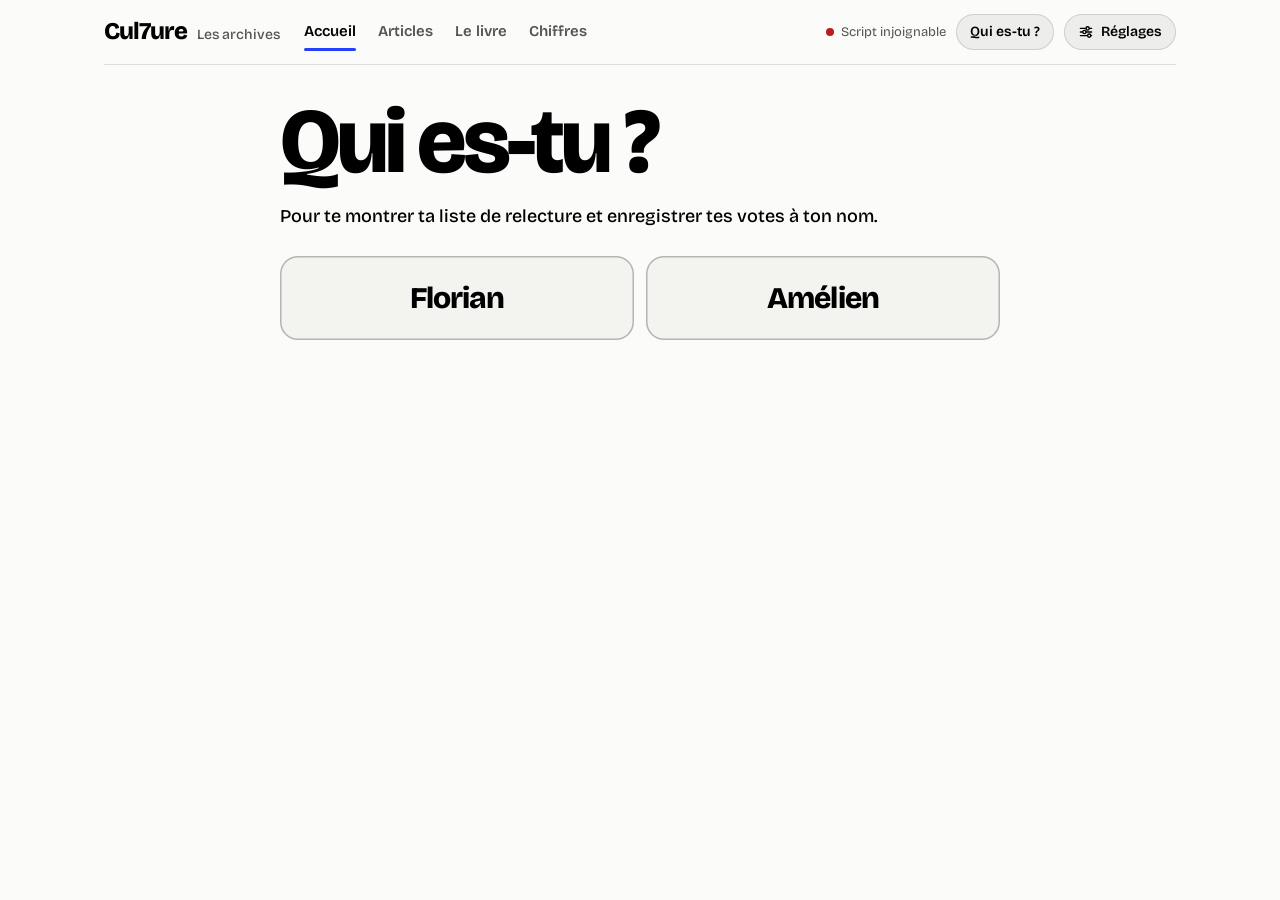
==== commit 333c3329: "Le livret : la base de l'interview lue comme un livret de CD, en bleu outremer Papier blanc, encre n" ====
--- a/index.html
+++ b/index.html
@@ -6,28 +6,29 @@
 <title>Cul7ure · Les archives</title>
 <meta name="description" content="Les archives de Cul7ure : relire les articles et préparer le livre.">
 <meta name="robots" content="noindex">
-<meta name="theme-color" content="#F1EBDF">
-<link rel="icon" href="data:image/svg+xml,%3Csvg xmlns='http://www.w3.org/2000/svg' viewBox='0 0 64 64'%3E%3Crect width='64' height='64' rx='14' fill='%231FC266'/%3E%3Ctext x='32' y='50' font-family='Georgia,serif' font-size='52' text-anchor='middle' fill='%231D1A16'%3E7%3C/text%3E%3C/svg%3E">
+<meta name="theme-color" content="#FBFBF9">
+<link rel="icon" href="data:image/svg+xml,%3Csvg xmlns='http://www.w3.org/2000/svg' viewBox='0 0 64 64'%3E%3Crect width='64' height='64' rx='32' fill='%232340FF'/%3E%3Ctext x='32' y='45' font-family='Arial,sans-serif' font-weight='900' font-size='38' text-anchor='middle' fill='%23fff'%3E7%3C/text%3E%3C/svg%3E">
 <link rel="preconnect" href="https://fonts.googleapis.com">
 <link rel="preconnect" href="https://fonts.gstatic.com" crossorigin>
-<link rel="stylesheet" href="https://fonts.googleapis.com/css2?family=Big+Shoulders+Display:wght@600;800;900&family=Instrument+Serif:ital@0;1&family=Bricolage+Grotesque:opsz,wght@12..96,400;12..96,500;12..96,600;12..96,700;12..96,800&display=swap">
+<link rel="stylesheet" href="https://fonts.googleapis.com/css2?family=Big+Shoulders+Display:wght@600;800;900&family=Bricolage+Grotesque:opsz,wght@12..96,400;12..96,500;12..96,600;12..96,700;12..96,800&display=swap">
 <style>
-/* Cul7ure · les archives — la page de magazine
-   Même papier, mêmes polices que l'interview de RP Talya ; le rouge devient un vert puissant.
-   Instrument Serif pour les titres et les grandes phrases, Bricolage Grotesque pour lire, Big Shoulders pour les chiffres. */
+/* Cul7ure · les archives — le livret
+   La base de l'interview de RP Talya (une page de magazine, des questions numérotées), lue comme le livret d'un CD :
+   chaque article est un titre de l'album, avec son numéro et sa durée (le temps de lecture).
+   Papier blanc, encre noire, un bleu outremer. Bricolage Grotesque partout, Big Shoulders pour les chiffres. */
 :root{
-  --papier:#F1EBDF; --papier-2:#E9E2D3; --papier-3:#F7F3EA;
-  --encre:#1D1A16; --encre-2:#5D564C; --encre-3:#8B8376;
-  --filet:rgba(29,26,22,.14); --filet-2:rgba(29,26,22,.28);
-  --vert:#0A7D3E; --vif:#1FC266; --foret:#0D2B1E; --foret-2:#123A28;
-  --ink:#1D1A16; --soft:#3E3933; --muted:#5D564C; --faint:#8B8376;
-  --line:rgba(29,26,22,.14); --line2:rgba(29,26,22,.28);
-  --accent:#0A7D3E; --accent-track:rgba(29,26,22,.1); --lilac:#0A7D3E;
-  --grid:rgba(29,26,22,.1); --base:rgba(29,26,22,.35);
-  --st-good:#0A7D3E; --st-warn:#B7791F; --st-serious:#C4511A; --st-critical:#B42318;
+  --papier:#FBFBF9; --papier-2:#EEEEEA; --papier-3:#F3F3EF;
+  --encre:#000; --encre-2:#55554F; --encre-3:#8E8E87;
+  --filet:rgba(0,0,0,.12); --filet-2:rgba(0,0,0,.26);
+  --vert:#2340FF; --vif:#2340FF; --pale:#DCE1FF; --foret:#2340FF; --foret-2:#3A55FF;
+  --ink:#000; --soft:#2E2E2A; --muted:#55554F; --faint:#8E8E87;
+  --line:rgba(0,0,0,.12); --line2:rgba(0,0,0,.26);
+  --accent:#2340FF; --accent-track:rgba(0,0,0,.09); --lilac:#2340FF;
+  --grid:rgba(0,0,0,.08); --base:rgba(0,0,0,.35);
+  --st-good:#2340FF; --st-warn:#A16207; --st-serious:#C2410C; --st-critical:#B91C1C;
   --display:"Big Shoulders Display","Arial Narrow",sans-serif;
   --text:"Bricolage Grotesque",system-ui,sans-serif;
-  --serif:"Instrument Serif",Georgia,"Times New Roman",serif;
+  --serif:var(--text);
   --sans:var(--text);
 }
 *{box-sizing:border-box}
@@ -39,29 +40,29 @@
 button{background:none;border:0;padding:0;cursor:pointer}
 button:disabled{cursor:default;opacity:.4}
 a{color:inherit}
-::selection{background:rgba(31,194,102,.35)}
+::selection{background:#C9D1FF}
 :focus-visible{outline:2px solid var(--encre);outline-offset:3px;border-radius:4px}
 .tab{font-variant-numeric:tabular-nums}
 .sr{position:absolute;width:1px;height:1px;overflow:hidden;clip:rect(0 0 0 0);white-space:nowrap}
 .ic{width:20px;height:20px;display:block;flex:none}
-em{font-family:var(--serif);font-style:italic;font-weight:400}
+em{font-style:italic}
 .app{max-width:1120px;margin:0 auto;padding:0 24px 120px}
 
 /* ---------- la barre du haut ---------- */
 .top{display:flex;align-items:center;gap:24px;padding:14px 0;border-bottom:1px solid var(--filet);margin-bottom:34px;position:relative;z-index:20}
 .brand{display:flex;align-items:baseline;gap:10px;text-decoration:none;flex:none}
-.brand .w{font-family:var(--serif);font-size:32px;line-height:1;letter-spacing:-.01em}
-.brand .s{font-size:11px;font-weight:700;letter-spacing:.16em;text-transform:uppercase;color:var(--vert)}
+.brand .w{font-weight:800;font-size:24px;line-height:1;letter-spacing:-.04em}
+.brand .s{font-size:14px;font-weight:500;color:var(--encre-2)}
 .nav{display:flex;gap:22px}
 .nav a{position:relative;padding:6px 0;display:inline-flex;align-items:center;gap:7px;font-size:15px;font-weight:600;color:var(--encre-2);text-decoration:none;white-space:nowrap}
 .nav a svg{display:none}
 .nav a:hover{color:var(--encre)}
 .nav a[aria-current="page"]{color:var(--encre)}
-.nav a[aria-current="page"]::after{content:"";position:absolute;left:0;right:0;bottom:-2px;height:3px;border-radius:2px;background:var(--vif)}
+.nav a[aria-current="page"]::after{content:"";position:absolute;left:0;right:0;bottom:-2px;height:3px;border-radius:2px;background:var(--vert)}
 .tools{margin-left:auto;display:flex;align-items:center;gap:10px}
 .sync{display:flex;align-items:center;gap:7px;font-size:13px;color:var(--encre-2);white-space:nowrap}
 .dot{width:8px;height:8px;border-radius:50%;background:var(--encre-3);flex:none}
-.dot.on{background:var(--vif)}
+.dot.on{background:var(--vert)}
 .dot.err{background:var(--st-critical)}
 .dot.busy{background:var(--st-warn);animation:pulse 1s ease-in-out infinite}
 @keyframes pulse{50%{opacity:.3}}
@@ -86,12 +87,11 @@
 }
 
 /* ---------- éléments communs ---------- */
-.kicker,.k{margin:0;font-size:12px;font-weight:700;letter-spacing:.16em;text-transform:uppercase;color:var(--vert)}
-h1.page{margin:8px 0 0;font-family:var(--serif);font-weight:400;font-size:clamp(54px,9vw,96px);line-height:.92;letter-spacing:-.01em}
+.kicker,.k{margin:0;font-size:14px;font-weight:700;color:var(--vert)}
+h1.page{margin:6px 0 0;font-weight:800;font-size:clamp(48px,8.4vw,92px);line-height:.94;letter-spacing:-.045em}
 .lead,.standfirst{margin:18px 0 26px;font-size:18px;line-height:1.5;font-weight:500;color:var(--encre);max-width:62ch}
-.standfirst::first-letter{float:left;font-family:var(--serif);font-weight:400;font-size:74px;line-height:.78;padding:6px 10px 0 0;color:var(--vert)}
 .lead b,.standfirst b{font-weight:800}
-h2.sec{margin:0 0 6px;font-family:var(--serif);font-weight:400;font-size:34px;line-height:1.02}
+h2.sec{margin:0 0 6px;font-weight:800;font-size:28px;line-height:1.05;letter-spacing:-.03em}
 .hint{margin:0 0 14px;font-size:15px;color:var(--encre-2);line-height:1.5}
 .small{font-size:13px;color:var(--encre-2);line-height:1.5}
 .card{border-top:2px solid var(--encre);padding:16px 0 4px;min-width:0}
@@ -102,24 +102,24 @@
 .btn svg{width:16px;height:16px;flex:none}
 .btn.main{background:var(--encre);color:var(--papier)}
 .btn.main:hover{background:#000}
-.btn.good{background:var(--vif);color:var(--encre)}
-.btn.good:hover{background:#26D271}
+.btn.good{background:var(--vert);color:#fff}
+.btn.good:hover{background:#1530E0}
 .btn.ghost{background:transparent;color:var(--encre);box-shadow:inset 0 0 0 1.5px rgba(29,26,22,.3)}
 .btn.ghost:hover{box-shadow:inset 0 0 0 1.5px var(--encre)}
 .btn.big{min-height:56px;padding:0 28px;font-size:17px}
 .btn.sm{min-height:36px;padding:0 14px;font-size:14px}
 .btn.wide{width:100%}
-.lnk{font-size:14.5px;font-weight:600;color:var(--encre);text-decoration:underline;text-decoration-color:var(--vif);text-decoration-thickness:2px;text-underline-offset:3px}
+.lnk{font-size:14.5px;font-weight:600;color:var(--encre);text-decoration:underline;text-decoration-color:var(--vert);text-decoration-thickness:2px;text-underline-offset:3px}
 .lnk:hover{text-decoration-color:var(--vert)}
 .sw{display:inline-block;width:9px;height:9px;border-radius:50%;flex:none}
 .bar{height:6px;border-radius:99px;background:var(--accent-track);overflow:hidden;display:flex}
 .bar i{display:block;height:100%;background:var(--vert)}
-.bar i.l{background:var(--vif)}
+.bar i.l{background:var(--pale)}
 .chip{height:26px;padding:0 10px;border-radius:999px;background:rgba(29,26,22,.06);display:inline-flex;align-items:center;gap:6px;font-size:12.5px;font-weight:600;color:var(--encre-2);white-space:nowrap}
 .chip .ic{width:14px;height:14px}
-.chip.good{background:rgba(10,125,62,.12);color:var(--vert)}
-.chip.cours{background:rgba(31,194,102,.2);color:var(--encre)}
-.chip.in{background:var(--vif);color:var(--encre)}
+.chip.good{background:var(--pale);color:var(--vert)}
+.chip.cours{background:rgba(35,64,255,.08);color:var(--encre)}
+.chip.in{background:var(--vert);color:#fff}
 .seg{display:inline-flex;gap:2px;padding:3px;border-radius:999px;background:rgba(29,26,22,.06);flex-wrap:wrap}
 .seg button{height:34px;padding:0 15px;border-radius:999px;font-size:14px;font-weight:600;color:var(--encre-2);display:inline-flex;align-items:center;gap:6px;white-space:nowrap}
 .seg button:hover{color:var(--encre)}
@@ -135,26 +135,10 @@
 
 /* ---------- accueil : la page d'ouverture ---------- */
 .home{max-width:720px;margin:0 auto}
-.band{display:block;position:relative;margin:30px -24px 0;padding:34px 34px 32px;background:radial-gradient(90% 90% at 75% 20%,var(--foret-2) 0%,var(--foret) 70%);color:var(--papier);text-decoration:none;overflow:hidden}
-.band::after{content:"7";position:absolute;right:-14px;bottom:-70px;font-family:var(--serif);font-size:300px;line-height:1;color:rgba(31,194,102,.12);pointer-events:none}
-.band-k{display:block;font-size:12px;font-weight:700;letter-spacing:.16em;text-transform:uppercase;color:var(--vif)}
-.band-t{display:block;position:relative;margin:12px 0 0;font-family:var(--serif);font-size:clamp(40px,6vw,60px);line-height:.95;max-width:15ch}
-.band-x{display:block;position:relative;margin-top:16px;font-size:16px;line-height:1.5;color:rgba(241,235,223,.8);max-width:52ch}
-.band-go{display:inline-flex;align-items:center;position:relative;margin-top:24px;min-height:50px;padding:0 24px;border-radius:999px;background:var(--vif);color:var(--encre);font-weight:700;font-size:16px;transition:transform .12s}
-.band:hover .band-go{background:#26D271}
-.band:active .band-go{transform:scale(.97)}
-.caption{margin:8px 0 0;font-size:13px;font-style:italic;color:var(--encre-2)}
 .byline{margin:26px 0 0;padding-top:12px;border-top:2px solid var(--encre);display:grid;gap:10px}
-.byline .r{display:grid;grid-template-columns:90px 1fr auto;gap:14px;align-items:center;font-size:13px;letter-spacing:.06em;text-transform:uppercase;color:var(--encre-2)}
+.byline .r{display:grid;grid-template-columns:90px 1fr auto;gap:14px;align-items:center;font-size:13.5px;color:var(--encre-2)}
 .byline .r b{color:var(--encre)}
 .byline .r span:last-child{text-transform:none;letter-spacing:0;font-variant-numeric:tabular-nums}
-.suite{margin:6px 0 0;padding:0;list-style:none}
-.suite-h{margin:40px 0 0}
-.suite li a{position:relative;display:block;padding:18px 40px 14px 0;border-bottom:1px solid var(--filet);text-decoration:none}
-.suite .n{position:absolute;top:18px;right:0;font-family:var(--display);font-weight:800;font-size:15px;color:rgba(29,26,22,.3)}
-.suite .kk{display:block;font-size:12px;font-weight:700;letter-spacing:.14em;text-transform:uppercase;color:var(--vert)}
-.suite .t{display:block;margin-top:4px;font-family:var(--serif);font-size:30px;line-height:1.05}
-.suite a:hover .t{text-decoration:underline;text-decoration-color:var(--vif);text-decoration-thickness:2px;text-underline-offset:5px}
 .raccourcis{display:grid;grid-template-columns:repeat(3,1fr);gap:0;margin:40px 0 0;border-top:2px solid var(--encre)}
 @media (max-width:700px){.raccourcis{grid-template-columns:1fr}}
 .rc{display:block;padding:16px 18px 18px 0;text-decoration:none;text-align:left;border-bottom:1px solid var(--filet)}
@@ -169,10 +153,10 @@
 @media (max-width:760px){.steps3{grid-template-columns:1fr}}
 .steps3 b{display:flex;align-items:center;gap:10px;font-size:16px;margin-bottom:6px}
 .steps3 p{margin:0;font-size:14.5px;color:var(--encre-2);line-height:1.5}
-.num{width:28px;height:28px;border-radius:50%;display:grid;place-items:center;background:var(--vif);color:var(--encre);font-family:var(--display);font-weight:800;font-size:16px;flex:none}
+.num{width:28px;height:28px;border-radius:50%;display:grid;place-items:center;background:var(--vert);color:#fff;font-family:var(--display);font-weight:800;font-size:16px;flex:none}
 .whoPick{display:grid;grid-template-columns:1fr 1fr;gap:12px;margin-top:16px}
-.whoPick button{height:84px;border-radius:18px;background:var(--papier-3);box-shadow:inset 0 0 0 1.5px var(--filet-2);font-family:var(--serif);font-size:36px}
-.whoPick button:hover,.whoPick button[aria-pressed="true"]{background:var(--vif);box-shadow:none}
+.whoPick button{height:84px;border-radius:18px;background:var(--papier-3);box-shadow:inset 0 0 0 1.5px var(--filet-2);font-weight:800;font-size:30px;letter-spacing:-.03em}
+.whoPick button:hover,.whoPick button[aria-pressed="true"]{background:var(--vert);color:#fff;box-shadow:none}
 
 /* ---------- la liste des articles ---------- */
 .filters{display:flex;flex-wrap:wrap;gap:10px;align-items:center;margin:22px 0 14px}
@@ -187,27 +171,25 @@
 details.more[open] summary::before{content:'− '}
 details.more .in{display:flex;flex-wrap:wrap;gap:8px;margin-top:10px}
 .actf{display:flex;flex-wrap:wrap;gap:6px;align-items:center;margin-bottom:6px}
-.tagx{height:30px;padding:0 6px 0 12px;border-radius:999px;background:var(--vif);display:inline-flex;align-items:center;gap:6px;font-size:13.5px;font-weight:600}
+.tagx{height:30px;padding:0 6px 0 12px;border-radius:999px;background:var(--pale);display:inline-flex;align-items:center;gap:6px;font-size:13.5px;font-weight:600}
 .tagx button{width:22px;height:22px;border-radius:50%;display:grid;place-items:center}
 .tagx button:hover{background:rgba(29,26,22,.12)}
 .list-grid{display:block}
 .pv{display:none}
 .list-main{max-width:820px}
-.count{margin:16px 0 0;padding-bottom:10px;border-bottom:2px solid var(--encre);font-size:12px;font-weight:700;letter-spacing:.14em;text-transform:uppercase;color:var(--encre-2)}
+.count{margin:16px 0 0;padding-bottom:10px;border-bottom:2px solid var(--encre);font-size:14px;font-weight:600;color:var(--encre-2)}
 .count b{color:var(--encre)}
 .items{display:grid}
 .it{display:grid;grid-template-columns:minmax(0,1fr) auto;gap:6px 18px;align-items:start;padding:18px 0 16px;border-bottom:1px solid var(--filet);text-decoration:none}
 .it-b{display:flex;flex-direction:column}
-.it .m{order:-1;display:flex;align-items:center;gap:8px;font-size:12px;font-weight:700;letter-spacing:.12em;text-transform:uppercase;color:var(--vert)}
+.it .m{display:flex;align-items:center;gap:8px;margin-top:3px;font-size:13.5px;color:var(--encre-2)}
 .it .m .sw{width:8px;height:8px}
-.it .t{margin-top:5px;font-family:var(--serif);font-size:30px;line-height:1.04}
-.it .t sup{margin-left:8px;font-family:var(--display);font-weight:800;font-size:14px;color:rgba(29,26,22,.3);vertical-align:super;line-height:0}
-.it:hover .t{text-decoration:underline;text-decoration-color:var(--vif);text-decoration-thickness:2px;text-underline-offset:5px}
+.it .t{margin-top:2px;font-weight:700;font-size:20px;line-height:1.2;letter-spacing:-.015em}
 .it .tg{display:flex;gap:6px;flex-wrap:wrap;justify-content:flex-end;padding-top:20px}
 @media (max-width:640px){.it{grid-template-columns:1fr}.it .tg{justify-content:flex-start;padding-top:4px}.it .t{font-size:26px}}
 .more-btn{display:flex;justify-content:center;gap:12px;align-items:center;padding:22px 0;color:var(--encre-2);font-size:14px;flex-wrap:wrap}
 details.retires{margin-top:36px;padding-top:12px;border-top:2px solid var(--encre)}
-details.retires summary{cursor:pointer;font-family:var(--serif);font-size:26px;list-style:none}
+details.retires summary{cursor:pointer;font-weight:800;font-size:20px;letter-spacing:-.02em;list-style:none}
 details.retires summary::-webkit-details-marker{display:none}
 details.retires summary span{font-family:var(--text);font-size:14px;color:var(--encre-2)}
 details.retires ul{margin:12px 0 8px;padding:0;list-style:none;columns:2 300px;column-gap:30px}
@@ -224,8 +206,8 @@
 .art-grid{display:grid;grid-template-columns:minmax(0,1fr) 310px;gap:48px;align-items:start}
 @media (max-width:980px){.art-grid{grid-template-columns:1fr;gap:28px}}
 .paper{min-width:0;max-width:700px}
-.art-meta{display:flex;flex-wrap:wrap;gap:4px 14px;margin-bottom:6px;align-items:center;font-size:12px;font-weight:700;letter-spacing:.14em;text-transform:uppercase;color:var(--encre-2)}
-.art-meta .rb{display:inline-flex;align-items:center;gap:7px;color:var(--vert)}
+.art-meta{display:flex;flex-wrap:wrap;gap:4px 14px;margin-bottom:6px;align-items:center;font-size:14px;font-weight:500;color:var(--encre-2)}
+.art-meta .rb{display:inline-flex;align-items:center;gap:7px;font-weight:700;color:var(--encre)}
 .prob{display:grid;grid-template-columns:22px 1fr;gap:10px;align-items:start;padding:12px 14px;border-radius:14px;background:var(--papier-3);box-shadow:inset 3px 0 0 var(--encre-3);margin:10px 0;font-size:15px;line-height:1.5;color:var(--encre)}
 .prob.critical{box-shadow:inset 3px 0 0 var(--st-critical)}.prob.serious{box-shadow:inset 3px 0 0 var(--st-serious)}.prob.warn{box-shadow:inset 3px 0 0 var(--st-warn)}
 .prob .acts{display:flex;gap:8px;flex-wrap:wrap;margin-top:8px;align-items:center}
@@ -235,19 +217,19 @@
 .tb button:hover{background:rgba(29,26,22,.07)}
 .tb .sep{width:1px;height:20px;background:var(--filet-2);margin:0 4px}
 .tb .warnq{color:var(--st-serious)}
-.tb #ckTb.warnq{background:var(--vif);color:var(--encre)}
-.tb .b{font-weight:800}.tb .i{font-family:var(--serif);font-style:italic;font-size:18px;font-weight:400}
+.tb #ckTb.warnq{background:var(--vert);color:#fff}
+.tb .b{font-weight:800}.tb .i{font-style:italic}
 @media (max-width:640px){.tb{flex-wrap:nowrap;overflow-x:auto;scrollbar-width:none;margin-left:-18px;margin-right:-18px;padding-left:12px;padding-right:12px}.tb::-webkit-scrollbar{display:none}}
-.ed{outline:none;font-size:18px;line-height:1.62;color:var(--encre);min-height:300px;caret-color:var(--vert)}
-.ed p,.ed li{margin:0 0 16px;text-align:left;hyphens:manual}
+.ed{outline:none;font-size:18px;line-height:1.65;max-width:68ch;color:var(--encre);min-height:300px;caret-color:var(--vert)}
+.ed p,.ed li{margin:0 0 16px;text-align:left;hyphens:auto}
 .ed p.c,.ed h2.c,.ed h3.c,.ed h1.c{text-align:center}
-.ed h1{font-family:var(--serif);font-weight:400;font-size:clamp(48px,7vw,76px);line-height:.92;letter-spacing:-.01em;margin:4px 0 14px;text-align:left}
-.ed h2{font-family:var(--serif);font-weight:400;font-size:36px;line-height:1.02;margin:38px 0 12px}
+.ed h1{font-weight:800;font-size:clamp(40px,6vw,64px);line-height:.96;letter-spacing:-.045em;margin:4px 0 14px;text-align:left}
+.ed h2{font-weight:800;font-size:28px;line-height:1.08;letter-spacing:-.03em;margin:38px 0 12px}
 .ed h3{font-size:19px;font-weight:800;margin:28px 0 10px}
-.ed blockquote{margin:30px 0;padding:0 0 0 22px;border-left:4px solid var(--vif);font-family:var(--serif);font-style:normal;font-size:27px;line-height:1.22;color:var(--encre)}
-.ed blockquote b,.ed blockquote strong{font-weight:400}
-.ed blockquote i,.ed blockquote em{font-family:var(--serif);font-style:italic}
-.ed p.sig{margin:0 0 24px;padding-top:12px;border-top:2px solid var(--encre);font-size:13px;letter-spacing:.06em;text-transform:uppercase;color:var(--encre-2)}
+.ed blockquote{margin:30px 0;padding:2px 0 2px 22px;border-left:4px solid var(--vert);font-style:normal;font-size:22px;font-weight:600;line-height:1.38;letter-spacing:-.01em;color:var(--encre)}
+.ed blockquote b,.ed blockquote strong{font-weight:800}
+.ed blockquote i,.ed blockquote em{font-style:italic}
+.ed p.sig{margin:0 0 24px;padding-top:10px;border-top:2px solid var(--encre);font-size:14px;color:var(--encre-2)}
 .ed b,.ed strong{font-weight:800}
 .ed i,.ed em{font-family:var(--text);font-style:italic;font-weight:inherit}
 .ed a{color:inherit;text-decoration:underline;text-decoration-style:dotted;text-decoration-color:var(--encre-3);text-underline-offset:4px}
@@ -270,11 +252,11 @@
 .side{position:sticky;top:16px;display:grid;gap:26px}
 @media (max-width:980px){.side{position:static}}
 .box{padding-top:12px;border-top:2px solid var(--encre)}
-.box h3{margin:0 0 12px;font-size:12px;font-weight:700;letter-spacing:.16em;text-transform:uppercase;color:var(--vert)}
+.box h3{margin:0 0 12px;font-size:17px;font-weight:800;letter-spacing:-.02em;color:var(--encre)}
 .box p{margin:0;font-size:15px;line-height:1.5;color:var(--encre)}
 .box .st{display:flex;align-items:center;gap:10px;font-size:16px;font-weight:700;margin-bottom:14px}
 .box .st small{display:block;font-size:13px;font-weight:500;color:var(--encre-2)}
-.box.hl{background:rgba(31,194,102,.16);box-shadow:-12px 0 0 rgba(31,194,102,.16),12px 0 0 rgba(31,194,102,.16)}
+.box.hl{background:var(--pale);box-shadow:-12px 0 0 var(--pale),12px 0 0 var(--pale)}
 .save{display:flex;align-items:center;gap:10px;font-size:14px;color:var(--encre);min-height:34px;flex-wrap:wrap}
 .save .ic{width:18px;height:18px}
 .save.dirty{color:var(--st-warn)}
@@ -283,7 +265,7 @@
 .conf .acts{display:flex;gap:8px;flex-wrap:wrap;margin-top:10px}
 .links{display:grid;gap:8px;justify-items:start}
 .rules{margin:0;padding-left:18px;font-size:14.5px;line-height:1.6;color:var(--encre)}
-details.box summary{cursor:pointer;font-size:12px;font-weight:700;letter-spacing:.16em;text-transform:uppercase;color:var(--encre);list-style:none}
+details.box summary{cursor:pointer;font-size:17px;font-weight:800;letter-spacing:-.02em;color:var(--encre);list-style:none}
 details.box summary::-webkit-details-marker{display:none}
 details.box summary::after{content:' +';color:var(--vert)}
 details.box[open] summary::after{content:' −'}
@@ -296,12 +278,12 @@
 }
 
 /* ---------- le correcteur ---------- */
-::highlight(ck-regle){background-color:rgba(31,194,102,.32);text-decoration:underline solid #0A7D3E;text-decoration-thickness:2px}
+::highlight(ck-regle){background-color:rgba(35,64,255,.16);text-decoration:underline solid #2340FF;text-decoration-thickness:2px}
 ::highlight(ck-ortho){text-decoration:underline wavy #D92D20;text-decoration-thickness:1.5px;background-color:rgba(217,45,32,.1)}
 ::highlight(ck-gram){text-decoration:underline wavy #C77700;text-decoration-thickness:1.5px;background-color:rgba(199,119,0,.1)}
 ::highlight(ck-typo){text-decoration:underline dotted #6941C6;text-decoration-thickness:2px;background-color:rgba(105,65,198,.08)}
-::highlight(ck-rep){text-decoration:underline solid #1570EF;text-decoration-thickness:2px;background-color:rgba(21,112,239,.08)}
-::highlight(ck-form){text-decoration:underline dashed #1570EF;text-decoration-thickness:1.5px}
+::highlight(ck-rep){text-decoration:underline solid #0E9384;text-decoration-thickness:2px;background-color:rgba(14,147,132,.1)}
+::highlight(ck-form){text-decoration:underline dashed #0E9384;text-decoration-thickness:1.5px}
 ::highlight(ck-web){text-decoration:underline solid #8A6A00;text-decoration-thickness:2px;background-color:rgba(234,170,8,.18)}
 ::highlight(ck-on){background-color:rgba(29,26,22,.16)}
 .box.ck .ck-st{font-size:15px;color:var(--encre);margin:0 0 12px}
@@ -312,7 +294,7 @@
 .ck-chip b{font-family:var(--display);font-weight:800;font-size:17px}
 .ck-chip[aria-pressed="false"]{color:var(--encre-3)}
 .ck-chip[aria-pressed="false"] i{opacity:.3}
-.ck-chip.regle i{background:#1FC266}.ck-chip.ortho i{background:#D92D20}.ck-chip.gram i{background:#C77700}.ck-chip.typo i{background:#6941C6}.ck-chip.rep i{background:#1570EF}.ck-chip.form i{background:repeating-linear-gradient(90deg,#1570EF 0 4px,transparent 4px 7px)}.ck-chip.web i{background:#EAAA08}
+.ck-chip.regle i{background:#2340FF}.ck-chip.ortho i{background:#D92D20}.ck-chip.gram i{background:#C77700}.ck-chip.typo i{background:#6941C6}.ck-chip.rep i{background:#0E9384}.ck-chip.form i{background:repeating-linear-gradient(90deg,#0E9384 0 4px,transparent 4px 7px)}.ck-chip.web i{background:#EAAA08}
 .box.ck .ck-links{margin-top:12px;padding:10px 12px;border-radius:12px;background:var(--papier-3);font-size:13.5px;color:var(--encre-2)}
 .box.ck .ck-foot{margin-top:12px;font-size:12.5px;color:var(--encre-2)}
 .ck-foot .lnk{font-size:12.5px}
@@ -320,22 +302,22 @@
 .ckpop.on{display:block;animation:pop .18s ease}
 @keyframes pop{from{opacity:0;transform:translateY(4px)}}
 .ck-head{display:flex;align-items:center;gap:10px;margin-bottom:8px}
-.ck-k{font-size:12px;font-weight:700;letter-spacing:.14em;text-transform:uppercase}
-.ck-k.regle{color:#0A7D3E}.ck-k.ortho{color:#B42318}.ck-k.gram{color:#A15C00}.ck-k.typo{color:#6941C6}.ck-k.rep,.ck-k.form{color:#1570EF}.ck-k.web{color:#8A6A00}
+.ck-k{font-size:14px;font-weight:800}
+.ck-k.regle{color:#2340FF}.ck-k.ortho{color:#B42318}.ck-k.gram{color:#A15C00}.ck-k.typo{color:#6941C6}.ck-k.rep,.ck-k.form{color:#0E9384}.ck-k.web{color:#8A6A00}
 .ck-n{font-size:12.5px;color:var(--encre-2)}
 .ck-x{margin-left:auto;width:30px;height:30px;border-radius:50%;font-size:19px;display:grid;place-items:center;background:rgba(29,26,22,.06)}
 .ck-msg{margin:0 0 10px;line-height:1.45;font-weight:600}
-.ck-ctx{margin:0 0 12px;padding:10px 12px;border-radius:12px;background:var(--papier);font-family:var(--serif);font-size:20px;line-height:1.3}
+.ck-ctx{margin:0 0 12px;padding:10px 12px;border-radius:12px;background:var(--papier);font-size:16px;line-height:1.5}
 .ck-ctx mark{color:inherit;border-radius:3px;padding:0 1px}
-.ck-ctx mark.regle{background:rgba(31,194,102,.4)}.ck-ctx mark.ortho{background:rgba(217,45,32,.2)}.ck-ctx mark.gram{background:rgba(199,119,0,.22)}.ck-ctx mark.typo{background:rgba(105,65,198,.16)}.ck-ctx mark.rep,.ck-ctx mark.form{background:rgba(21,112,239,.16)}.ck-ctx mark.web{background:rgba(234,170,8,.3)}
+.ck-ctx mark.regle{background:var(--pale)}.ck-ctx mark.ortho{background:rgba(217,45,32,.2)}.ck-ctx mark.gram{background:rgba(199,119,0,.22)}.ck-ctx mark.typo{background:rgba(105,65,198,.16)}.ck-ctx mark.rep,.ck-ctx mark.form{background:rgba(14,147,132,.18)}.ck-ctx mark.web{background:rgba(234,170,8,.3)}
 .ck-lab{margin:0 0 8px;font-size:13px;color:var(--encre-2)}
 .ck-opts{display:grid;gap:6px;margin-bottom:10px}
 .ck-opt{display:grid;grid-template-columns:1fr;gap:4px;text-align:left;padding:10px 12px;border-radius:12px;background:#fff;box-shadow:inset 0 0 0 1px var(--filet-2);font-size:15px;line-height:1.45}
 .ck-opt:hover,.ck-opt:focus-visible{box-shadow:inset 0 0 0 2px var(--vert)}
-.ck-opt ins{text-decoration:none;background:var(--vif);border-radius:4px;padding:0 4px;font-weight:700;margin:0 3px}
+.ck-opt ins{text-decoration:none;background:var(--pale);border-radius:4px;padding:0 4px;font-weight:700;margin:0 3px}
 .ck-opt del{color:var(--st-critical);margin:0 3px}
-.ck-opt b{font-weight:800;background:rgba(31,194,102,.3);padding:0 2px;border-radius:3px}
-.ck-opt i{background:rgba(31,194,102,.3);padding:0 2px;border-radius:3px}
+.ck-opt b{font-weight:800;background:var(--pale);padding:0 2px;border-radius:3px}
+.ck-opt i{background:var(--pale);padding:0 2px;border-radius:3px}
 .ck-opt .plain{background:rgba(29,26,22,.08);padding:0 2px;border-radius:3px}
 .ck-opt .go{justify-self:end;font-size:12.5px;font-weight:700;color:var(--vert);white-space:nowrap}
 .ck-acts{display:flex;flex-wrap:wrap;align-items:center;gap:6px 16px;padding-top:10px;border-top:1px solid var(--filet)}
@@ -355,21 +337,21 @@
 .bstat .x{margin-top:8px;font-size:13.5px;color:var(--encre-2);line-height:1.4}
 .bstat .x b{color:var(--encre)}
 .bstat:hover .x b{text-decoration:underline;text-decoration-color:var(--vif);text-decoration-thickness:2px}
-.c-in{background:var(--vif)}.c-disc{background:var(--st-warn)}.c-wait{background:rgba(29,26,22,.25)}.c-out{background:transparent;box-shadow:inset 0 0 0 1.5px rgba(29,26,22,.4)}
+.c-in{background:var(--vert)}.c-disc{background:var(--st-warn)}.c-wait{background:rgba(29,26,22,.25)}.c-out{background:transparent;box-shadow:inset 0 0 0 1.5px rgba(29,26,22,.4)}
 .bcols{display:grid;grid-template-columns:1fr 1fr;gap:40px}
 @media (max-width:860px){.bcols{grid-template-columns:1fr}}
 .blist{margin:0;padding:0;list-style:none}
 .blist li{padding:12px 0;border-bottom:1px solid var(--filet);display:grid;gap:8px}
-.blist a{font-family:var(--serif);font-size:24px;line-height:1.05;text-decoration:none}
+.blist a{font-weight:700;font-size:18px;line-height:1.2;text-decoration:none}
 .blist a:hover{text-decoration:underline;text-decoration-color:var(--vif)}
 .blist .bm{font-size:13px;color:var(--encre-2)}
 .toc{margin:0;padding:0;list-style:none;font-size:15px}
-.toc .ty{font-family:var(--display);font-weight:800;font-size:40px;line-height:1;margin:26px 0 6px;display:flex;justify-content:space-between;align-items:baseline;color:var(--vert)}
+.toc .ty{font-family:var(--display);font-weight:800;font-size:40px;line-height:1;margin:26px 0 6px;display:flex;justify-content:space-between;align-items:baseline;color:var(--encre)}
 .toc .ty:first-child{margin-top:0}
 .toc .ty span{font-family:var(--text);font-weight:500;font-size:13px;color:var(--encre-2)}
 .toc li.itm{display:grid;grid-template-columns:1fr auto;gap:12px;padding:8px 0;border-bottom:1px solid var(--filet)}
 .toc li.itm a{text-decoration:none;color:var(--encre-2)}
-.toc li.itm a b{font-family:var(--serif);font-weight:400;font-size:22px;color:var(--encre)}
+.toc li.itm a b{font-weight:700;font-size:16.5px;color:var(--encre)}
 .toc li.itm a:hover b{text-decoration:underline;text-decoration-color:var(--vif)}
 .toc li.itm span{font-family:var(--display);font-weight:800;font-size:16px;color:rgba(29,26,22,.35)}
 .exp{margin-top:36px}
@@ -390,7 +372,7 @@
 .kpi{padding:14px 16px 16px 0;border-bottom:1px solid var(--filet)}
 .kpi+.kpi{padding-left:16px;border-left:1px solid var(--filet)}
 @media (max-width:860px){.kpi:nth-child(3){padding-left:0;border-left:0}}
-.kpi .l{font-size:12px;font-weight:700;letter-spacing:.14em;text-transform:uppercase;color:var(--vert)}
+.kpi .l{font-size:14px;font-weight:700;color:var(--encre-2)}
 .kpi .v{margin-top:8px;font-family:var(--display);font-weight:800;font-size:56px;line-height:.9}
 .kpi .d{margin-top:8px;font-size:13px;color:var(--encre-2)}
 .grid2{display:grid;grid-template-columns:repeat(12,1fr);gap:30px}
@@ -417,7 +399,7 @@
 .names{display:flex;flex-wrap:wrap;gap:7px}
 .name{height:32px;padding:0 4px 0 13px;border-radius:999px;background:rgba(29,26,22,.06);display:inline-flex;align-items:center;gap:8px;font-size:14px;font-weight:600;color:var(--encre)}
 .name b{min-width:22px;height:22px;padding:0 6px;border-radius:99px;display:grid;place-items:center;background:var(--papier);font-size:11.5px;font-weight:800}
-.name:hover{background:var(--vif)}
+.name:hover{background:var(--pale)}
 .name.solo{padding:0 13px}
 .tip{position:fixed;z-index:90;pointer-events:none;min-width:150px;max-width:280px;padding:10px 12px;border-radius:12px;background:var(--encre);color:var(--papier);font-size:13.5px;opacity:0;transition:opacity .12s}
 .tip.on{opacity:1}
@@ -429,11 +411,11 @@
 
 /* ---------- fenêtres ---------- */
 dialog{max-width:620px;width:calc(100% - 32px);border-radius:22px;border:0;background:var(--papier);color:var(--encre);padding:24px;max-height:calc(100vh - 32px);overflow:auto;box-shadow:0 30px 80px rgba(0,0,0,.35)}
-dialog::backdrop{background:rgba(13,43,30,.55)}
-dialog h3{margin:0 0 6px;font-family:var(--serif);font-weight:400;font-size:44px;line-height:.95}
+dialog::backdrop{background:rgba(0,0,0,.45)}
+dialog h3{margin:0 0 6px;font-weight:800;font-size:34px;line-height:1;letter-spacing:-.04em}
 dialog ol{margin:10px 0;padding-left:20px;font-size:15px;line-height:1.6}
 dialog ol li{margin:5px 0}
-dialog label.fl{display:block;font-size:12px;font-weight:700;letter-spacing:.12em;text-transform:uppercase;color:var(--encre-2);margin:14px 0 6px}
+dialog label.fl{display:block;font-size:14px;font-weight:600;color:var(--encre-2);margin:14px 0 6px}
 dialog .act{display:flex;gap:8px;justify-content:flex-end;margin-top:18px;flex-wrap:wrap}
 dialog .act.start{justify-content:flex-start;margin-top:10px}
 dialog details{margin-top:16px;border-top:1px solid var(--filet);padding-top:12px}
@@ -448,7 +430,7 @@
 .dx:hover{background:rgba(29,26,22,.12)}
 .dstate{display:flex;align-items:center;gap:9px;margin:6px 0;font-size:15px;line-height:1.45}
 .dsec{margin-top:16px;padding-top:12px;border-top:2px solid var(--encre)}
-.dsec h4{margin:0;font-size:12px;font-weight:700;letter-spacing:.16em;text-transform:uppercase;color:var(--vert)}
+.dsec h4{margin:0;font-size:17px;font-weight:800;letter-spacing:-.02em}
 .dsec .note{margin:6px 0 10px}
 .note{font-size:14px;color:var(--encre-2);margin-top:8px;line-height:1.5}
 .err{color:var(--st-critical)}.okc{color:var(--vert)}
@@ -462,12 +444,12 @@
 .tri-top .p b{color:var(--encre)}
 .tri-top .x{margin-left:auto;width:40px;height:40px;border-radius:50%;display:grid;place-items:center;background:rgba(29,26,22,.06);font-size:20px}
 .tri-bar{height:4px;margin:12px 20px 0;border-radius:99px;background:var(--accent-track);overflow:hidden}
-.tri-bar i{display:block;height:100%;background:var(--vif);transition:width .3s ease}
+.tri-bar i{display:block;height:100%;background:var(--vert);transition:width .3s ease}
 #triBody{flex:1 1 auto;min-height:0;display:flex;flex-direction:column}
-.tcard{margin:16px 20px 0;border-radius:0;background:var(--foret);color:var(--papier);padding:26px 26px 24px 30px;touch-action:pan-y;transition:transform .25s ease,opacity .25s;position:relative;overflow:auto;flex:0 1 auto;min-height:0}
+.tcard{margin:16px 20px 0;border-radius:22px;background:var(--vert);color:#fff;padding:26px 26px 24px 30px;touch-action:pan-y;transition:transform .25s ease,opacity .25s;position:relative;overflow:auto;flex:0 1 auto;min-height:0}
 .tcard .rbar{position:absolute;left:0;top:0;bottom:0;width:5px}
-.tcard .meta{display:flex;gap:10px;align-items:center;font-size:12px;font-weight:700;letter-spacing:.14em;text-transform:uppercase;color:var(--vif);flex-wrap:wrap}
-.tcard h4{margin:12px 0 0;font-family:var(--serif);font-weight:400;font-size:clamp(36px,5.6vw,54px);line-height:.95}
+.tcard .meta{display:flex;gap:10px;align-items:center;font-size:14px;font-weight:600;color:rgba(255,255,255,.8);flex-wrap:wrap}
+.tcard h4{margin:12px 0 0;font-weight:800;font-size:clamp(30px,5vw,46px);line-height:1;letter-spacing:-.04em}
 .tcard .by{margin-top:10px;font-size:15px;color:rgba(241,235,223,.8)}
 .tcard .extract{margin:14px 0 0;font-size:16.5px;color:rgba(241,235,223,.85)}
 .tcard .names{margin-top:14px}
@@ -483,12 +465,12 @@
 .tri-btns button{height:62px;border-radius:999px;font-size:17px;font-weight:700;display:flex;flex-direction:column;align-items:center;justify-content:center;gap:2px;background:rgba(29,26,22,.06);box-shadow:inset 0 0 0 1px rgba(29,26,22,.14)}
 .tri-btns button:active{transform:scale(.97)}
 .tri-btns button small{font-size:11.5px;font-weight:600;color:var(--encre-2)}
-.tri-btns .o{background:var(--vif);box-shadow:none}
-.tri-btns .o small{color:rgba(29,26,22,.65)}
+.tri-btns .o{background:var(--vert);color:#fff;box-shadow:none}
+.tri-btns .o small{color:rgba(255,255,255,.75)}
 .tri-btns .p{box-shadow:inset 0 0 0 1.5px var(--st-warn);color:var(--st-warn)}
 .tri-foot{display:flex;justify-content:space-between;align-items:center;padding:6px 20px 18px;gap:10px;flex-wrap:wrap}
 .tri-done{padding:40px 24px;text-align:center}
-.tri-done h4{margin:0;font-family:var(--serif);font-weight:400;font-size:48px}
+.tri-done h4{margin:0;font-weight:800;font-size:40px;letter-spacing:-.04em}
 .tri-done p{color:var(--encre-2)}
 @media (max-width:640px){
   #tri{width:100%;max-width:none;height:100%;max-height:none;margin:0;border-radius:0}
@@ -504,9 +486,49 @@
 .toast.on{opacity:1;transform:translateX(-50%);pointer-events:auto}
 @media (max-width:980px){.toast{bottom:auto;top:14px;transform:translateX(-50%) translateY(-12px)}.toast.on{transform:translateX(-50%)}}
 .toast.err{background:var(--st-critical);color:#fff}
-.toast button{font-weight:800;text-decoration:underline;text-underline-offset:3px;color:var(--vif)}
+.toast button{font-weight:800;text-decoration:underline;text-underline-offset:3px;color:#AEBBFF}
 .toast.err button{color:#fff}
 @media (prefers-reduced-motion:reduce){*{animation:none !important;transition:none !important}}
+
+/* ---------- le livret : en lecture, la piste suivante ---------- */
+.dateline{margin:0;font-size:14px;font-weight:600;color:var(--encre-2)}
+.now{display:grid;grid-template-columns:auto minmax(0,1fr) auto;gap:22px;align-items:center;margin:30px 0 0;padding:24px 26px;border-radius:26px;background:var(--vert);color:#fff;text-decoration:none;transition:transform .15s ease,background-color .2s}
+.now:hover{background:#1A35F0}
+.now:active{transform:scale(.99)}
+.play{width:68px;height:68px;border-radius:50%;background:#fff;display:grid;place-items:center;flex:none;transition:transform .2s ease}
+.now:hover .play{transform:scale(1.06)}
+.play svg{width:24px;height:24px;margin-left:4px;fill:var(--vert)}
+.now-k{display:block;font-size:14px;font-weight:600;color:rgba(255,255,255,.78)}
+.now-t{display:block;margin-top:4px;font-weight:800;font-size:clamp(26px,3.6vw,40px);line-height:1.02;letter-spacing:-.035em}
+.now-m{display:block;margin-top:8px;font-size:14px;color:rgba(255,255,255,.78)}
+.now-d{font-family:var(--display);font-weight:800;font-size:34px;font-variant-numeric:tabular-nums;align-self:start}
+@media (max-width:640px){.now{grid-template-columns:auto minmax(0,1fr);gap:16px;padding:20px}.play{width:56px;height:56px}.now-d{grid-column:2;font-size:22px;margin-top:-6px}}
+.scrub{margin:18px 0 0}
+.scrub .bar{height:8px}
+.scrub-l{display:flex;justify-content:space-between;gap:12px;margin-top:8px;font-size:13.5px;color:var(--encre-2);font-variant-numeric:tabular-nums}
+.scrub-l b{color:var(--encre)}
+.lautre{display:grid;grid-template-columns:auto 1fr auto;gap:12px;align-items:center;margin-top:12px;font-size:13.5px;color:var(--encre-2)}
+.lautre .bar{height:4px}
+.tracks-h{margin:44px 0 10px;font-size:17px;font-weight:800;letter-spacing:-.02em;color:var(--encre)}
+.tracks{margin:0;padding:0;list-style:none;border-top:2px solid var(--encre)}
+.tracks a{display:grid;grid-template-columns:44px minmax(0,1fr) auto;gap:14px;align-items:baseline;padding:14px 0;border-bottom:1px solid var(--filet);text-decoration:none}
+.tracks .tn{position:relative;font-family:var(--display);font-weight:800;font-size:20px;color:var(--vert)}
+.tracks a:hover .tn{color:transparent}
+.tracks a:hover .tn::after{content:"▶";position:absolute;left:0;top:2px;font-family:var(--text);font-size:15px;color:var(--vert)}
+.tracks .tt{display:block;font-weight:700;font-size:19px;line-height:1.2;letter-spacing:-.015em}
+.tracks .tm{display:block;margin-top:3px;font-size:13.5px;color:var(--encre-2)}
+.tracks .td{font-size:14px;color:var(--encre-2);font-variant-numeric:tabular-nums}
+.toute{margin:14px 0 0}
+
+/* ---------- la liste : une tracklist ---------- */
+.it{grid-template-columns:52px minmax(0,1fr) auto 50px;gap:6px 14px;align-items:baseline;padding:15px 0}
+.it-n{position:relative;font-family:var(--display);font-weight:800;font-size:18px;color:var(--vert);font-variant-numeric:tabular-nums}
+.it:hover .it-n{color:transparent}
+.it:hover .it-n::after{content:"▶";position:absolute;left:0;top:1px;font-family:var(--text);font-size:14px;color:var(--vert)}
+.it .tg{padding-top:0}
+.it-d{text-align:right;font-size:14px;color:var(--encre-2);font-variant-numeric:tabular-nums}
+.it:hover .t{text-decoration:underline;text-decoration-color:var(--vert);text-decoration-thickness:2px;text-underline-offset:4px}
+@media (max-width:640px){.it{grid-template-columns:38px minmax(0,1fr) auto}.it .tg{grid-column:2/4;grid-row:2;justify-content:flex-start}.it-d{grid-column:3;grid-row:1}.it .t{font-size:18px}}
 </style>
 </head>
 <body>
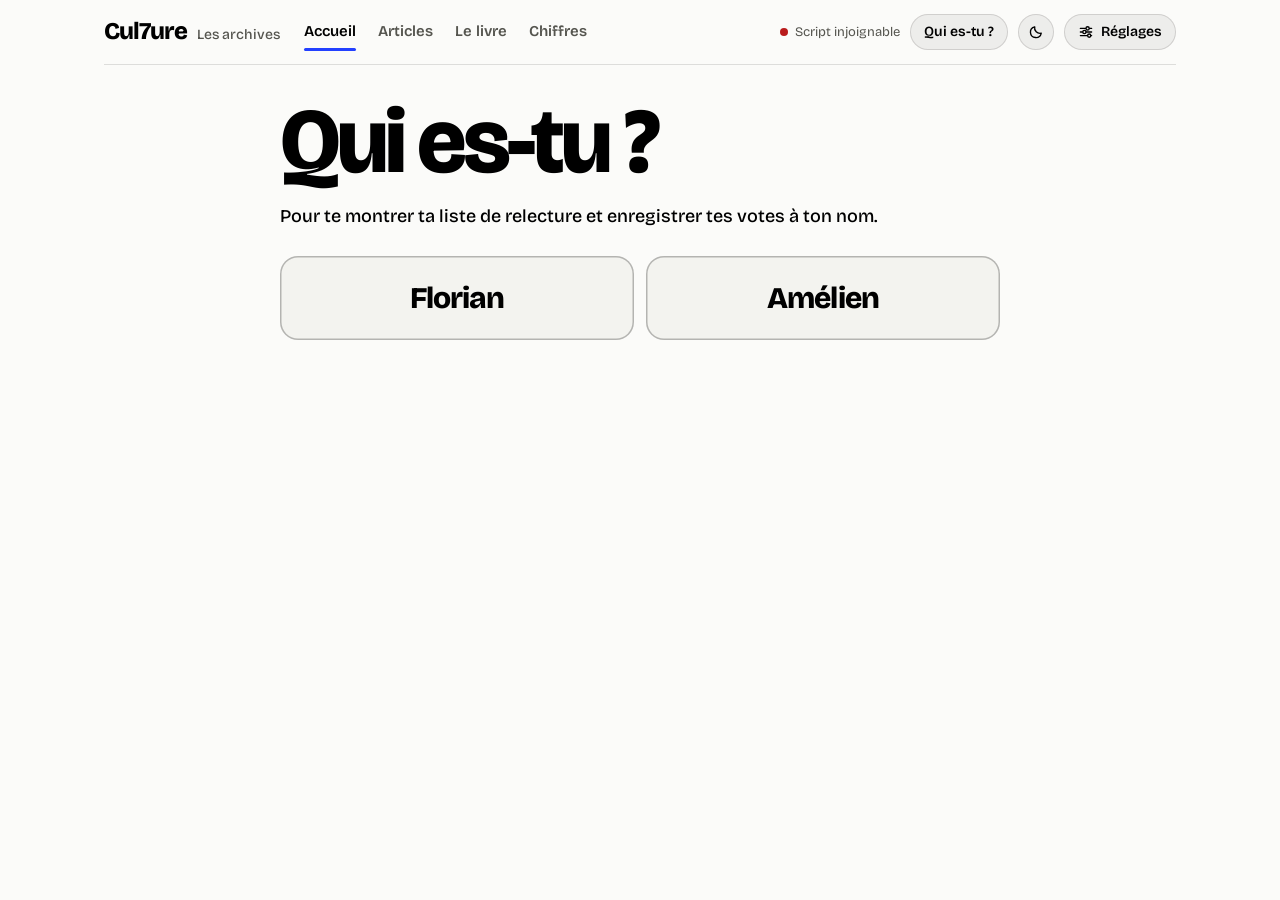
==== commit 57d2570a: "Mode nuit : bouton lune/soleil dans l'en-tête, suit le réglage du téléphone par défaut Co-Authored-B" ====
--- a/index.html
+++ b/index.html
@@ -7,6 +7,7 @@
 <meta name="description" content="Les archives de Cul7ure : relire les articles et préparer le livre.">
 <meta name="robots" content="noindex">
 <meta name="theme-color" content="#FBFBF9">
+<script>try{var t=localStorage.getItem("cul7ure_theme");if(!t)t=matchMedia("(prefers-color-scheme: dark)").matches?"dark":"light";document.documentElement.dataset.theme=t;if(t==="dark")document.querySelector('meta[name=theme-color]').content="#0C0C0E"}catch(e){}</script>
 <link rel="icon" href="data:image/svg+xml,%3Csvg xmlns='http://www.w3.org/2000/svg' viewBox='0 0 64 64'%3E%3Crect width='64' height='64' rx='32' fill='%232340FF'/%3E%3Ctext x='32' y='45' font-family='Arial,sans-serif' font-weight='900' font-size='38' text-anchor='middle' fill='%23fff'%3E7%3C/text%3E%3C/svg%3E">
 <link rel="preconnect" href="https://fonts.googleapis.com">
 <link rel="preconnect" href="https://fonts.gstatic.com" crossorigin>
@@ -25,12 +26,32 @@
   --line:rgba(0,0,0,.12); --line2:rgba(0,0,0,.26);
   --accent:#2340FF; --accent-track:rgba(0,0,0,.09); --lilac:#2340FF;
   --grid:rgba(0,0,0,.08); --base:rgba(0,0,0,.35);
-  --st-good:#2340FF; --st-warn:#A16207; --st-serious:#C2410C; --st-critical:#B91C1C;
+  --champ:#fff; --st-good:#2340FF; --st-warn:#A16207; --st-serious:#C2410C; --st-critical:#B91C1C;
   --display:"Big Shoulders Display","Arial Narrow",sans-serif;
   --text:"Bricolage Grotesque",system-ui,sans-serif;
   --serif:var(--text);
   --sans:var(--text);
 }
+html[data-theme="dark"]{color-scheme:dark;
+  --papier:#0C0C0E; --papier-2:#1B1B1F; --papier-3:#141417;
+  --encre:#F5F5F1; --encre-2:#B8B8B1; --encre-3:#85857F;
+  --filet:rgba(255,255,255,.14); --filet-2:rgba(255,255,255,.3);
+  --vert:#4660FF; --vif:#5B74FF; --pale:#1C2350; --foret:#4660FF; --foret-2:#5B74FF;
+  --ink:#F5F5F1; --soft:#D9D9D3; --muted:#B8B8B1; --faint:#85857F;
+  --line:rgba(255,255,255,.14); --line2:rgba(255,255,255,.3);
+  --accent:#6E85FF; --accent-track:rgba(255,255,255,.12); --lilac:#6E85FF;
+  --grid:rgba(255,255,255,.1); --base:rgba(255,255,255,.4);
+  --champ:#17171B; --st-good:#6E85FF; --st-warn:#E0B13A; --st-serious:#F08A4B; --st-critical:#F26B6B}
+html[data-theme="dark"] .pill{background:rgba(255,255,255,.08);box-shadow:inset 0 0 0 1px rgba(255,255,255,.2)}
+html[data-theme="dark"] .pill:hover{background:rgba(255,255,255,.14)}
+html[data-theme="dark"] .pill.on{background:var(--encre);color:var(--papier)}
+html[data-theme="dark"] .btn.main:hover{background:#fff}
+html[data-theme="dark"] ::highlight(ck-on){background-color:rgba(255,255,255,.22)}
+html[data-theme="dark"] .toast{box-shadow:0 14px 40px rgba(0,0,0,.6)}
+#theme{width:36px;padding:0;justify-content:center}
+#theme .sun{display:none}
+html[data-theme="dark"] #theme .sun{display:block}
+html[data-theme="dark"] #theme .moon{display:none}
 *{box-sizing:border-box}
 html{-webkit-text-size-adjust:100%}
 html,body{margin:0;background:var(--papier);color:var(--encre)}
@@ -128,9 +149,9 @@
 .seg.full{display:flex}.seg.full button{flex:1;justify-content:center}
 .sel{height:38px;border-radius:999px;border:0;box-shadow:inset 0 0 0 1px var(--filet-2);background:var(--papier-3);padding:0 30px 0 14px;font-size:14px;font-weight:600;color:var(--encre);appearance:none;-webkit-appearance:none;background-image:url("data:image/svg+xml,%3Csvg xmlns='http://www.w3.org/2000/svg' viewBox='0 0 12 12'%3E%3Cpath d='M3 4.5l3 3 3-3' fill='none' stroke='%235D564C' stroke-width='1.6' stroke-linecap='round'/%3E%3C/svg%3E");background-repeat:no-repeat;background-position:right 11px center;background-size:12px;cursor:pointer;max-width:100%}
 .sel.on{box-shadow:inset 0 0 0 1.5px var(--vert)}
-.inp{height:46px;border-radius:12px;border:0;box-shadow:inset 0 0 0 1.5px var(--filet-2);background:#fff;padding:0 14px;font-size:16px;outline:none;min-width:0;width:100%}
+.inp{height:46px;border-radius:12px;border:0;box-shadow:inset 0 0 0 1.5px var(--filet-2);background:var(--champ);padding:0 14px;font-size:16px;outline:none;min-width:0;width:100%}
 .inp:focus,textarea:focus{box-shadow:inset 0 0 0 2px var(--vert)}
-textarea.notes{width:100%;min-height:100px;border-radius:12px;border:0;box-shadow:inset 0 0 0 1.5px var(--filet-2);background:#fff;padding:12px;font-size:15.5px;line-height:1.5;resize:vertical;outline:none}
+textarea.notes{width:100%;min-height:100px;border-radius:12px;border:0;box-shadow:inset 0 0 0 1.5px var(--filet-2);background:var(--champ);padding:12px;font-size:15.5px;line-height:1.5;resize:vertical;outline:none}
 .empty{padding:28px 10px;text-align:center;color:var(--encre-2);font-size:15px}
 
 /* ---------- accueil : la page d'ouverture ---------- */
@@ -161,7 +182,7 @@
 /* ---------- la liste des articles ---------- */
 .filters{display:flex;flex-wrap:wrap;gap:10px;align-items:center;margin:22px 0 14px}
 .search{position:relative;flex:1 1 280px}
-.search input{width:100%;height:48px;border-radius:999px;border:0;box-shadow:inset 0 0 0 1.5px var(--filet-2);background:#fff;padding:0 16px 0 44px;font-size:16px;outline:none}
+.search input{width:100%;height:48px;border-radius:999px;border:0;box-shadow:inset 0 0 0 1.5px var(--filet-2);background:var(--champ);padding:0 16px 0 44px;font-size:16px;outline:none}
 .search input:focus{box-shadow:inset 0 0 0 2px var(--vert)}
 .search svg{position:absolute;left:16px;top:16px;width:16px;height:16px;color:var(--encre-2);z-index:1;pointer-events:none}
 details.more{width:100%}
@@ -312,7 +333,7 @@
 .ck-ctx mark.regle{background:var(--pale)}.ck-ctx mark.ortho{background:rgba(217,45,32,.2)}.ck-ctx mark.gram{background:rgba(199,119,0,.22)}.ck-ctx mark.typo{background:rgba(105,65,198,.16)}.ck-ctx mark.rep,.ck-ctx mark.form{background:rgba(14,147,132,.18)}.ck-ctx mark.web{background:rgba(234,170,8,.3)}
 .ck-lab{margin:0 0 8px;font-size:13px;color:var(--encre-2)}
 .ck-opts{display:grid;gap:6px;margin-bottom:10px}
-.ck-opt{display:grid;grid-template-columns:1fr;gap:4px;text-align:left;padding:10px 12px;border-radius:12px;background:#fff;box-shadow:inset 0 0 0 1px var(--filet-2);font-size:15px;line-height:1.45}
+.ck-opt{display:grid;grid-template-columns:1fr;gap:4px;text-align:left;padding:10px 12px;border-radius:12px;background:var(--champ);box-shadow:inset 0 0 0 1px var(--filet-2);font-size:15px;line-height:1.45}
 .ck-opt:hover,.ck-opt:focus-visible{box-shadow:inset 0 0 0 2px var(--vert)}
 .ck-opt ins{text-decoration:none;background:var(--pale);border-radius:4px;padding:0 4px;font-weight:700;margin:0 3px}
 .ck-opt del{color:var(--st-critical);margin:0 3px}
@@ -544,6 +565,7 @@
     <div class="tools">
       <span class="sync"><span class="dot" id="syncDot"></span><span id="syncTxt">Instantané</span></span>
       <button class="pill" id="whoBtn" type="button">Qui es-tu ?</button>
+      <button class="pill" id="theme" type="button" aria-label="Mode nuit" title="Mode nuit"><svg class="moon" viewBox="0 0 20 20" fill="none" stroke="currentColor" stroke-width="1.7" stroke-linejoin="round" width="18" height="18"><path d="M16.5 11.6A6.8 6.8 0 0 1 8.4 3.5a6.8 6.8 0 1 0 8.1 8.1z"/></svg><svg class="sun" viewBox="0 0 20 20" fill="none" stroke="currentColor" stroke-width="1.7" stroke-linecap="round" width="18" height="18"><circle cx="10" cy="10" r="3.6"/><path d="M10 2.5v2M10 15.5v2M2.5 10h2M15.5 10h2M4.7 4.7l1.4 1.4M13.9 13.9l1.4 1.4M4.7 15.3l1.4-1.4M13.9 6.1l1.4-1.4"/></svg></button>
       <button class="pill" id="settings" type="button" aria-label="Réglages" title="Réglages">
         <svg viewBox="0 0 20 20" fill="none" stroke="currentColor" stroke-width="1.7" stroke-linecap="round"><path d="M3 5.5h6.5M14.5 5.5H17M3 10h2.5M10.5 10H17M3 14.5h8.5M16.5 14.5h.5"/><circle cx="12" cy="5.5" r="2"/><circle cx="8" cy="10" r="2"/><circle cx="14" cy="14.5" r="2"/></svg><span class="lab">Réglages</span>
       </button>
@@ -626,9 +648,9 @@
   <div id="triBody"></div>
 </dialog>
 
-<script src="config.js"></script>
-<script src="data/articles.js"></script>
-<script src="data/noms.js"></script>
-<script src="app.js"></script>
+<script src="config.js?v=20261123c"></script>
+<script src="data/articles.js?v=20261123c"></script>
+<script src="data/noms.js?v=20261123c"></script>
+<script src="app.js?v=20261123d"></script>
 </body>
 </html>
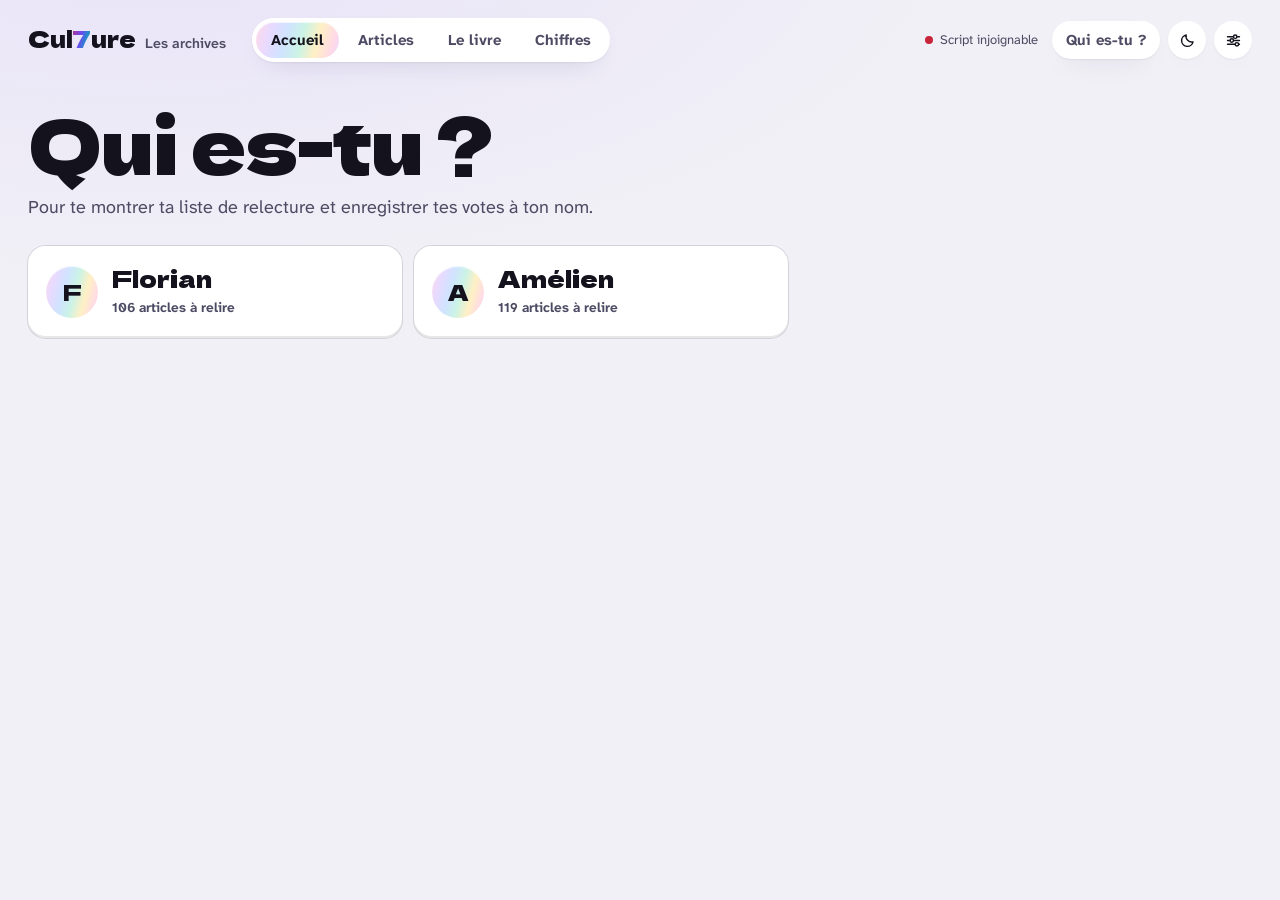
==== commit fa1e74ce: "La discothèque : chaque article devient un disque, l'accueil un écran de sélection - Chaque article " ====
--- a/index.html
+++ b/index.html
@@ -6,556 +6,18 @@
 <title>Cul7ure · Les archives</title>
 <meta name="description" content="Les archives de Cul7ure : relire les articles et préparer le livre.">
 <meta name="robots" content="noindex">
-<meta name="theme-color" content="#FBFBF9">
-<script>try{var t=localStorage.getItem("cul7ure_theme");if(!t)t=matchMedia("(prefers-color-scheme: dark)").matches?"dark":"light";document.documentElement.dataset.theme=t;if(t==="dark")document.querySelector('meta[name=theme-color]').content="#0C0C0E"}catch(e){}</script>
-<link rel="icon" href="data:image/svg+xml,%3Csvg xmlns='http://www.w3.org/2000/svg' viewBox='0 0 64 64'%3E%3Crect width='64' height='64' rx='32' fill='%232340FF'/%3E%3Ctext x='32' y='45' font-family='Arial,sans-serif' font-weight='900' font-size='38' text-anchor='middle' fill='%23fff'%3E7%3C/text%3E%3C/svg%3E">
+<meta name="theme-color" content="#F1F0F6">
+<script>try{var t=localStorage.getItem("cul7ure_theme");if(!t)t=matchMedia("(prefers-color-scheme: dark)").matches?"dark":"light";document.documentElement.dataset.theme=t;if(t==="dark")document.querySelector('meta[name=theme-color]').content="#0F0E18"}catch(e){}</script>
+<link rel="icon" href="data:image/svg+xml,%3Csvg xmlns='http://www.w3.org/2000/svg' viewBox='0 0 64 64'%3E%3Cdefs%3E%3ClinearGradient id='n' x1='0' y1='0' x2='1' y2='1'%3E%3Cstop offset='0' stop-color='%23FFD9E8'/%3E%3Cstop offset='.35' stop-color='%23D0E3FF'/%3E%3Cstop offset='.65' stop-color='%23CBF3E6'/%3E%3Cstop offset='1' stop-color='%23FFF0C4'/%3E%3C/linearGradient%3E%3C/defs%3E%3Crect width='64' height='64' rx='14' fill='%230F0E18'/%3E%3Crect x='0' width='12' height='64' rx='0' fill='url(%23n)'/%3E%3Ctext x='38' y='47' font-family='Arial Black,Arial,sans-serif' font-weight='900' font-size='40' text-anchor='middle' fill='url(%23n)'%3E7%3C/text%3E%3C/svg%3E">
 <link rel="preconnect" href="https://fonts.googleapis.com">
 <link rel="preconnect" href="https://fonts.gstatic.com" crossorigin>
-<link rel="stylesheet" href="https://fonts.googleapis.com/css2?family=Big+Shoulders+Display:wght@600;800;900&family=Bricolage+Grotesque:opsz,wght@12..96,400;12..96,500;12..96,600;12..96,700;12..96,800&display=swap">
-<style>
-/* Cul7ure · les archives — le livret
-   La base de l'interview de RP Talya (une page de magazine, des questions numérotées), lue comme le livret d'un CD :
-   chaque article est un titre de l'album, avec son numéro et sa durée (le temps de lecture).
-   Papier blanc, encre noire, un bleu outremer. Bricolage Grotesque partout, Big Shoulders pour les chiffres. */
-:root{
-  --papier:#FBFBF9; --papier-2:#EEEEEA; --papier-3:#F3F3EF;
-  --encre:#000; --encre-2:#55554F; --encre-3:#8E8E87;
-  --filet:rgba(0,0,0,.12); --filet-2:rgba(0,0,0,.26);
-  --vert:#2340FF; --vif:#2340FF; --pale:#DCE1FF; --foret:#2340FF; --foret-2:#3A55FF;
-  --ink:#000; --soft:#2E2E2A; --muted:#55554F; --faint:#8E8E87;
-  --line:rgba(0,0,0,.12); --line2:rgba(0,0,0,.26);
-  --accent:#2340FF; --accent-track:rgba(0,0,0,.09); --lilac:#2340FF;
-  --grid:rgba(0,0,0,.08); --base:rgba(0,0,0,.35);
-  --champ:#fff; --st-good:#2340FF; --st-warn:#A16207; --st-serious:#C2410C; --st-critical:#B91C1C;
-  --display:"Big Shoulders Display","Arial Narrow",sans-serif;
-  --text:"Bricolage Grotesque",system-ui,sans-serif;
-  --serif:var(--text);
-  --sans:var(--text);
-}
-html[data-theme="dark"]{color-scheme:dark;
-  --papier:#0C0C0E; --papier-2:#1B1B1F; --papier-3:#141417;
-  --encre:#F5F5F1; --encre-2:#B8B8B1; --encre-3:#85857F;
-  --filet:rgba(255,255,255,.14); --filet-2:rgba(255,255,255,.3);
-  --vert:#4660FF; --vif:#5B74FF; --pale:#1C2350; --foret:#4660FF; --foret-2:#5B74FF;
-  --ink:#F5F5F1; --soft:#D9D9D3; --muted:#B8B8B1; --faint:#85857F;
-  --line:rgba(255,255,255,.14); --line2:rgba(255,255,255,.3);
-  --accent:#6E85FF; --accent-track:rgba(255,255,255,.12); --lilac:#6E85FF;
-  --grid:rgba(255,255,255,.1); --base:rgba(255,255,255,.4);
-  --champ:#17171B; --st-good:#6E85FF; --st-warn:#E0B13A; --st-serious:#F08A4B; --st-critical:#F26B6B}
-html[data-theme="dark"] .pill{background:rgba(255,255,255,.08);box-shadow:inset 0 0 0 1px rgba(255,255,255,.2)}
-html[data-theme="dark"] .pill:hover{background:rgba(255,255,255,.14)}
-html[data-theme="dark"] .pill.on{background:var(--encre);color:var(--papier)}
-html[data-theme="dark"] .btn.main:hover{background:#fff}
-html[data-theme="dark"] ::highlight(ck-on){background-color:rgba(255,255,255,.22)}
-html[data-theme="dark"] .toast{box-shadow:0 14px 40px rgba(0,0,0,.6)}
-#theme{width:36px;padding:0;justify-content:center}
-#theme .sun{display:none}
-html[data-theme="dark"] #theme .sun{display:block}
-html[data-theme="dark"] #theme .moon{display:none}
-*{box-sizing:border-box}
-html{-webkit-text-size-adjust:100%}
-html,body{margin:0;background:var(--papier);color:var(--encre)}
-body{font-family:var(--text);font-size:17px;line-height:1.45;-webkit-font-smoothing:antialiased;min-height:100vh}
-[hidden]{display:none !important}
-button,input,select,textarea{font:inherit;color:inherit}
-button{background:none;border:0;padding:0;cursor:pointer}
-button:disabled{cursor:default;opacity:.4}
-a{color:inherit}
-::selection{background:#C9D1FF}
-:focus-visible{outline:2px solid var(--encre);outline-offset:3px;border-radius:4px}
-.tab{font-variant-numeric:tabular-nums}
-.sr{position:absolute;width:1px;height:1px;overflow:hidden;clip:rect(0 0 0 0);white-space:nowrap}
-.ic{width:20px;height:20px;display:block;flex:none}
-em{font-style:italic}
-.app{max-width:1120px;margin:0 auto;padding:0 24px 120px}
-
-/* ---------- la barre du haut ---------- */
-.top{display:flex;align-items:center;gap:24px;padding:14px 0;border-bottom:1px solid var(--filet);margin-bottom:34px;position:relative;z-index:20}
-.brand{display:flex;align-items:baseline;gap:10px;text-decoration:none;flex:none}
-.brand .w{font-weight:800;font-size:24px;line-height:1;letter-spacing:-.04em}
-.brand .s{font-size:14px;font-weight:500;color:var(--encre-2)}
-.nav{display:flex;gap:22px}
-.nav a{position:relative;padding:6px 0;display:inline-flex;align-items:center;gap:7px;font-size:15px;font-weight:600;color:var(--encre-2);text-decoration:none;white-space:nowrap}
-.nav a svg{display:none}
-.nav a:hover{color:var(--encre)}
-.nav a[aria-current="page"]{color:var(--encre)}
-.nav a[aria-current="page"]::after{content:"";position:absolute;left:0;right:0;bottom:-2px;height:3px;border-radius:2px;background:var(--vert)}
-.tools{margin-left:auto;display:flex;align-items:center;gap:10px}
-.sync{display:flex;align-items:center;gap:7px;font-size:13px;color:var(--encre-2);white-space:nowrap}
-.dot{width:8px;height:8px;border-radius:50%;background:var(--encre-3);flex:none}
-.dot.on{background:var(--vert)}
-.dot.err{background:var(--st-critical)}
-.dot.busy{background:var(--st-warn);animation:pulse 1s ease-in-out infinite}
-@keyframes pulse{50%{opacity:.3}}
-.pill{height:36px;padding:0 14px;border-radius:999px;background:rgba(29,26,22,.06);box-shadow:inset 0 0 0 1px rgba(29,26,22,.14);display:inline-flex;align-items:center;gap:7px;font-size:14px;font-weight:600;color:var(--encre);white-space:nowrap}
-.pill:hover{background:rgba(29,26,22,.1)}
-.pill.on{background:var(--encre);color:var(--papier)}
-.pill svg{width:16px;height:16px}
-.pill.ico{width:36px;padding:0;justify-content:center}
-@media (max-width:820px){
-  .app{padding:0 18px 110px}
-  .top{gap:10px;margin-bottom:24px}
-  .brand .s{display:none}
-  .sync #syncTxt{display:none}
-  #settings{width:36px;padding:0;justify-content:center}
-  #settings .lab{display:none}
-  .nav{position:fixed;left:0;right:0;bottom:0;z-index:60;gap:0;justify-content:space-around;padding:6px 8px calc(6px + env(safe-area-inset-bottom));background:var(--papier);border-top:1px solid var(--filet-2)}
-  .nav a{flex:1;justify-content:center;flex-direction:column;gap:3px;height:52px;padding:0;font-size:12px}
-  .nav a svg{display:block;width:20px;height:20px}
-  .nav a[aria-current="page"]{color:var(--vert)}
-  .nav a[aria-current="page"]::after{top:-7px;bottom:auto;left:30%;right:30%}
-  body.in-article .nav{display:none}
-}
-
-/* ---------- éléments communs ---------- */
-.kicker,.k{margin:0;font-size:14px;font-weight:700;color:var(--vert)}
-h1.page{margin:6px 0 0;font-weight:800;font-size:clamp(48px,8.4vw,92px);line-height:.94;letter-spacing:-.045em}
-.lead,.standfirst{margin:18px 0 26px;font-size:18px;line-height:1.5;font-weight:500;color:var(--encre);max-width:62ch}
-.lead b,.standfirst b{font-weight:800}
-h2.sec{margin:0 0 6px;font-weight:800;font-size:28px;line-height:1.05;letter-spacing:-.03em}
-.hint{margin:0 0 14px;font-size:15px;color:var(--encre-2);line-height:1.5}
-.small{font-size:13px;color:var(--encre-2);line-height:1.5}
-.card{border-top:2px solid var(--encre);padding:16px 0 4px;min-width:0}
-.hello{margin:0 0 26px;padding:18px 20px;border:0;border-radius:18px;background:var(--papier-3);box-shadow:inset 0 0 0 1px var(--filet)}
-.row{display:flex;gap:14px;flex-wrap:wrap;align-items:center}
-.btn{min-height:46px;padding:0 22px;border-radius:999px;font-family:var(--text);font-weight:700;font-size:15.5px;display:inline-flex;align-items:center;justify-content:center;gap:9px;text-decoration:none;white-space:nowrap;transition:transform .12s ease,background-color .2s ease}
-.btn:active{transform:scale(.97)}
-.btn svg{width:16px;height:16px;flex:none}
-.btn.main{background:var(--encre);color:var(--papier)}
-.btn.main:hover{background:#000}
-.btn.good{background:var(--vert);color:#fff}
-.btn.good:hover{background:#1530E0}
-.btn.ghost{background:transparent;color:var(--encre);box-shadow:inset 0 0 0 1.5px rgba(29,26,22,.3)}
-.btn.ghost:hover{box-shadow:inset 0 0 0 1.5px var(--encre)}
-.btn.big{min-height:56px;padding:0 28px;font-size:17px}
-.btn.sm{min-height:36px;padding:0 14px;font-size:14px}
-.btn.wide{width:100%}
-.lnk{font-size:14.5px;font-weight:600;color:var(--encre);text-decoration:underline;text-decoration-color:var(--vert);text-decoration-thickness:2px;text-underline-offset:3px}
-.lnk:hover{text-decoration-color:var(--vert)}
-.sw{display:inline-block;width:9px;height:9px;border-radius:50%;flex:none}
-.bar{height:6px;border-radius:99px;background:var(--accent-track);overflow:hidden;display:flex}
-.bar i{display:block;height:100%;background:var(--vert)}
-.bar i.l{background:var(--pale)}
-.chip{height:26px;padding:0 10px;border-radius:999px;background:rgba(29,26,22,.06);display:inline-flex;align-items:center;gap:6px;font-size:12.5px;font-weight:600;color:var(--encre-2);white-space:nowrap}
-.chip .ic{width:14px;height:14px}
-.chip.good{background:var(--pale);color:var(--vert)}
-.chip.cours{background:rgba(35,64,255,.08);color:var(--encre)}
-.chip.in{background:var(--vert);color:#fff}
-.seg{display:inline-flex;gap:2px;padding:3px;border-radius:999px;background:rgba(29,26,22,.06);flex-wrap:wrap}
-.seg button{height:34px;padding:0 15px;border-radius:999px;font-size:14px;font-weight:600;color:var(--encre-2);display:inline-flex;align-items:center;gap:6px;white-space:nowrap}
-.seg button:hover{color:var(--encre)}
-.seg button[aria-pressed="true"],.seg button.on{background:var(--encre);color:var(--papier)}
-.seg svg{width:13px;height:13px}
-.seg.full{display:flex}.seg.full button{flex:1;justify-content:center}
-.sel{height:38px;border-radius:999px;border:0;box-shadow:inset 0 0 0 1px var(--filet-2);background:var(--papier-3);padding:0 30px 0 14px;font-size:14px;font-weight:600;color:var(--encre);appearance:none;-webkit-appearance:none;background-image:url("data:image/svg+xml,%3Csvg xmlns='http://www.w3.org/2000/svg' viewBox='0 0 12 12'%3E%3Cpath d='M3 4.5l3 3 3-3' fill='none' stroke='%235D564C' stroke-width='1.6' stroke-linecap='round'/%3E%3C/svg%3E");background-repeat:no-repeat;background-position:right 11px center;background-size:12px;cursor:pointer;max-width:100%}
-.sel.on{box-shadow:inset 0 0 0 1.5px var(--vert)}
-.inp{height:46px;border-radius:12px;border:0;box-shadow:inset 0 0 0 1.5px var(--filet-2);background:var(--champ);padding:0 14px;font-size:16px;outline:none;min-width:0;width:100%}
-.inp:focus,textarea:focus{box-shadow:inset 0 0 0 2px var(--vert)}
-textarea.notes{width:100%;min-height:100px;border-radius:12px;border:0;box-shadow:inset 0 0 0 1.5px var(--filet-2);background:var(--champ);padding:12px;font-size:15.5px;line-height:1.5;resize:vertical;outline:none}
-.empty{padding:28px 10px;text-align:center;color:var(--encre-2);font-size:15px}
-
-/* ---------- accueil : la page d'ouverture ---------- */
-.home{max-width:720px;margin:0 auto}
-.byline{margin:26px 0 0;padding-top:12px;border-top:2px solid var(--encre);display:grid;gap:10px}
-.byline .r{display:grid;grid-template-columns:90px 1fr auto;gap:14px;align-items:center;font-size:13.5px;color:var(--encre-2)}
-.byline .r b{color:var(--encre)}
-.byline .r span:last-child{text-transform:none;letter-spacing:0;font-variant-numeric:tabular-nums}
-.raccourcis{display:grid;grid-template-columns:repeat(3,1fr);gap:0;margin:40px 0 0;border-top:2px solid var(--encre)}
-@media (max-width:700px){.raccourcis{grid-template-columns:1fr}}
-.rc{display:block;padding:16px 18px 18px 0;text-decoration:none;text-align:left;border-bottom:1px solid var(--filet)}
-@media (min-width:701px){.rc+.rc{padding-left:18px;border-left:1px solid var(--filet)}}
-.rc .n{display:block;font-family:var(--display);font-weight:800;font-size:58px;line-height:.9;color:var(--encre)}
-.rc b{display:block;margin-top:6px;font-size:15px;font-weight:700}
-.rc span{display:block;margin-top:2px;font-size:13.5px;line-height:1.4;color:var(--encre-2)}
-.rc:hover b{text-decoration:underline;text-decoration-color:var(--vif);text-decoration-thickness:2px;text-underline-offset:3px}
-.welcome{max-width:720px;margin:0 auto}
-ol.how{margin:6px 0 10px;padding-left:22px;font-size:16px;line-height:1.7;color:var(--encre)}
-.steps3{display:grid;grid-template-columns:repeat(3,1fr);gap:16px;margin:20px 0;border-top:2px solid var(--encre);padding-top:14px}
-@media (max-width:760px){.steps3{grid-template-columns:1fr}}
-.steps3 b{display:flex;align-items:center;gap:10px;font-size:16px;margin-bottom:6px}
-.steps3 p{margin:0;font-size:14.5px;color:var(--encre-2);line-height:1.5}
-.num{width:28px;height:28px;border-radius:50%;display:grid;place-items:center;background:var(--vert);color:#fff;font-family:var(--display);font-weight:800;font-size:16px;flex:none}
-.whoPick{display:grid;grid-template-columns:1fr 1fr;gap:12px;margin-top:16px}
-.whoPick button{height:84px;border-radius:18px;background:var(--papier-3);box-shadow:inset 0 0 0 1.5px var(--filet-2);font-weight:800;font-size:30px;letter-spacing:-.03em}
-.whoPick button:hover,.whoPick button[aria-pressed="true"]{background:var(--vert);color:#fff;box-shadow:none}
-
-/* ---------- la liste des articles ---------- */
-.filters{display:flex;flex-wrap:wrap;gap:10px;align-items:center;margin:22px 0 14px}
-.search{position:relative;flex:1 1 280px}
-.search input{width:100%;height:48px;border-radius:999px;border:0;box-shadow:inset 0 0 0 1.5px var(--filet-2);background:var(--champ);padding:0 16px 0 44px;font-size:16px;outline:none}
-.search input:focus{box-shadow:inset 0 0 0 2px var(--vert)}
-.search svg{position:absolute;left:16px;top:16px;width:16px;height:16px;color:var(--encre-2);z-index:1;pointer-events:none}
-details.more{width:100%}
-details.more summary{cursor:pointer;font-size:14px;font-weight:600;color:var(--encre);list-style:none;display:inline-block}
-details.more summary::-webkit-details-marker{display:none}
-details.more summary::before{content:'+ ';color:var(--vert);font-weight:800}
-details.more[open] summary::before{content:'− '}
-details.more .in{display:flex;flex-wrap:wrap;gap:8px;margin-top:10px}
-.actf{display:flex;flex-wrap:wrap;gap:6px;align-items:center;margin-bottom:6px}
-.tagx{height:30px;padding:0 6px 0 12px;border-radius:999px;background:var(--pale);display:inline-flex;align-items:center;gap:6px;font-size:13.5px;font-weight:600}
-.tagx button{width:22px;height:22px;border-radius:50%;display:grid;place-items:center}
-.tagx button:hover{background:rgba(29,26,22,.12)}
-.list-grid{display:block}
-.pv{display:none}
-.list-main{max-width:820px}
-.count{margin:16px 0 0;padding-bottom:10px;border-bottom:2px solid var(--encre);font-size:14px;font-weight:600;color:var(--encre-2)}
-.count b{color:var(--encre)}
-.items{display:grid}
-.it{display:grid;grid-template-columns:minmax(0,1fr) auto;gap:6px 18px;align-items:start;padding:18px 0 16px;border-bottom:1px solid var(--filet);text-decoration:none}
-.it-b{display:flex;flex-direction:column}
-.it .m{display:flex;align-items:center;gap:8px;margin-top:3px;font-size:13.5px;color:var(--encre-2)}
-.it .m .sw{width:8px;height:8px}
-.it .t{margin-top:2px;font-weight:700;font-size:20px;line-height:1.2;letter-spacing:-.015em}
-.it .tg{display:flex;gap:6px;flex-wrap:wrap;justify-content:flex-end;padding-top:20px}
-@media (max-width:640px){.it{grid-template-columns:1fr}.it .tg{justify-content:flex-start;padding-top:4px}.it .t{font-size:26px}}
-.more-btn{display:flex;justify-content:center;gap:12px;align-items:center;padding:22px 0;color:var(--encre-2);font-size:14px;flex-wrap:wrap}
-details.retires{margin-top:36px;padding-top:12px;border-top:2px solid var(--encre)}
-details.retires summary{cursor:pointer;font-weight:800;font-size:20px;letter-spacing:-.02em;list-style:none}
-details.retires summary::-webkit-details-marker{display:none}
-details.retires summary span{font-family:var(--text);font-size:14px;color:var(--encre-2)}
-details.retires ul{margin:12px 0 8px;padding:0;list-style:none;columns:2 300px;column-gap:30px}
-details.retires li{break-inside:avoid;padding:8px 0;border-bottom:1px solid var(--filet);font-size:15px}
-details.retires li a,details.retires li span{font-weight:600;text-decoration:none}
-details.retires li small{display:block;color:var(--encre-2);font-size:12.5px;margin-top:2px}
-
-/* ---------- l'article : la page qu'on relit ---------- */
-.art-top{display:flex;align-items:center;gap:10px;margin:-14px 0 18px;flex-wrap:wrap}
-.art-top .pos{font-size:13px;color:var(--encre-2);margin-left:auto;font-variant-numeric:tabular-nums}
-.navbtn{width:40px;height:40px;border-radius:50%;background:rgba(29,26,22,.06);box-shadow:inset 0 0 0 1px rgba(29,26,22,.14);display:grid;place-items:center;font-size:20px;color:var(--encre);text-decoration:none}
-.navbtn:hover{background:rgba(29,26,22,.12)}
-.navbtn[aria-disabled="true"]{opacity:.3;pointer-events:none}
-.art-grid{display:grid;grid-template-columns:minmax(0,1fr) 310px;gap:48px;align-items:start}
-@media (max-width:980px){.art-grid{grid-template-columns:1fr;gap:28px}}
-.paper{min-width:0;max-width:700px}
-.art-meta{display:flex;flex-wrap:wrap;gap:4px 14px;margin-bottom:6px;align-items:center;font-size:14px;font-weight:500;color:var(--encre-2)}
-.art-meta .rb{display:inline-flex;align-items:center;gap:7px;font-weight:700;color:var(--encre)}
-.prob{display:grid;grid-template-columns:22px 1fr;gap:10px;align-items:start;padding:12px 14px;border-radius:14px;background:var(--papier-3);box-shadow:inset 3px 0 0 var(--encre-3);margin:10px 0;font-size:15px;line-height:1.5;color:var(--encre)}
-.prob.critical{box-shadow:inset 3px 0 0 var(--st-critical)}.prob.serious{box-shadow:inset 3px 0 0 var(--st-serious)}.prob.warn{box-shadow:inset 3px 0 0 var(--st-warn)}
-.prob .acts{display:flex;gap:8px;flex-wrap:wrap;margin-top:8px;align-items:center}
-.prob .acts .inp{height:38px;flex:1 1 180px;width:auto}
-.tb{position:sticky;top:0;z-index:5;display:flex;flex-wrap:wrap;gap:2px;align-items:center;padding:8px 0;margin:10px 0 22px;background:var(--papier);border-top:1px solid var(--filet);border-bottom:1px solid var(--filet)}
-.tb button{height:34px;padding:0 11px;border-radius:999px;font-size:14px;font-weight:600;color:var(--encre);display:inline-flex;align-items:center;gap:6px;white-space:nowrap}
-.tb button:hover{background:rgba(29,26,22,.07)}
-.tb .sep{width:1px;height:20px;background:var(--filet-2);margin:0 4px}
-.tb .warnq{color:var(--st-serious)}
-.tb #ckTb.warnq{background:var(--vert);color:#fff}
-.tb .b{font-weight:800}.tb .i{font-style:italic}
-@media (max-width:640px){.tb{flex-wrap:nowrap;overflow-x:auto;scrollbar-width:none;margin-left:-18px;margin-right:-18px;padding-left:12px;padding-right:12px}.tb::-webkit-scrollbar{display:none}}
-.ed{outline:none;font-size:18px;line-height:1.65;max-width:68ch;color:var(--encre);min-height:300px;caret-color:var(--vert)}
-.ed p,.ed li{margin:0 0 16px;text-align:left;hyphens:auto}
-.ed p.c,.ed h2.c,.ed h3.c,.ed h1.c{text-align:center}
-.ed h1{font-weight:800;font-size:clamp(40px,6vw,64px);line-height:.96;letter-spacing:-.045em;margin:4px 0 14px;text-align:left}
-.ed h2{font-weight:800;font-size:28px;line-height:1.08;letter-spacing:-.03em;margin:38px 0 12px}
-.ed h3{font-size:19px;font-weight:800;margin:28px 0 10px}
-.ed blockquote{margin:30px 0;padding:2px 0 2px 22px;border-left:4px solid var(--vert);font-style:normal;font-size:22px;font-weight:600;line-height:1.38;letter-spacing:-.01em;color:var(--encre)}
-.ed blockquote b,.ed blockquote strong{font-weight:800}
-.ed blockquote i,.ed blockquote em{font-style:italic}
-.ed p.sig{margin:0 0 24px;padding-top:10px;border-top:2px solid var(--encre);font-size:14px;color:var(--encre-2)}
-.ed b,.ed strong{font-weight:800}
-.ed i,.ed em{font-family:var(--text);font-style:italic;font-weight:inherit}
-.ed a{color:inherit;text-decoration:underline;text-decoration-style:dotted;text-decoration-color:var(--encre-3);text-underline-offset:4px}
-.ed ul{margin:0 0 16px;padding-left:24px}
-.ed p.note{display:block;width:fit-content;max-width:100%;margin:0 0 16px;padding:5px 12px;border-radius:999px;background:rgba(29,26,22,.06);font-size:12.5px;line-height:1.5;color:var(--encre-2);text-align:left;white-space:nowrap;overflow:hidden;text-overflow:ellipsis;cursor:default;user-select:none;-webkit-user-select:none}
-.ed p.note a{color:inherit;text-decoration:none}
-.ed p.note::before{display:inline-block;margin-right:7px;color:var(--vert);font-size:11px}
-.ed p.note[data-k="clip"]::before{content:"▶"}
-.ed p.note[data-k="son"]::before{content:"♪"}
-.ed p.note[data-k="image"]::before{content:"▢"}
-.ed p.note[data-k="source"]::before{content:"↳"}
-.ed p.note[data-k="legende"]{white-space:normal;border-radius:12px}
-.ed p.note[data-k="legende"]::before{content:"✎"}
-.skel{display:grid;gap:14px}
-.skel i{display:block;height:15px;border-radius:8px;background:linear-gradient(90deg,rgba(29,26,22,.06),rgba(29,26,22,.12),rgba(29,26,22,.06));background-size:200% 100%;animation:sh 1.2s linear infinite}
-@keyframes sh{to{background-position:-200% 0}}
-.msg{padding:16px;border-radius:14px;background:var(--papier-3);box-shadow:inset 0 0 0 1px var(--filet);font-size:15px;line-height:1.55;color:var(--encre);margin-bottom:14px}
-.msg .acts{display:flex;gap:8px;flex-wrap:wrap;margin-top:12px}
-.extract{font-size:17px;line-height:1.6;color:var(--encre-2);margin:14px 0}
-.side{position:sticky;top:16px;display:grid;gap:26px}
-@media (max-width:980px){.side{position:static}}
-.box{padding-top:12px;border-top:2px solid var(--encre)}
-.box h3{margin:0 0 12px;font-size:17px;font-weight:800;letter-spacing:-.02em;color:var(--encre)}
-.box p{margin:0;font-size:15px;line-height:1.5;color:var(--encre)}
-.box .st{display:flex;align-items:center;gap:10px;font-size:16px;font-weight:700;margin-bottom:14px}
-.box .st small{display:block;font-size:13px;font-weight:500;color:var(--encre-2)}
-.box.hl{background:var(--pale);box-shadow:-12px 0 0 var(--pale),12px 0 0 var(--pale)}
-.save{display:flex;align-items:center;gap:10px;font-size:14px;color:var(--encre);min-height:34px;flex-wrap:wrap}
-.save .ic{width:18px;height:18px}
-.save.dirty{color:var(--st-warn)}
-.save.err{color:var(--st-critical)}
-.conf{margin-top:10px;padding:12px;border-radius:12px;background:#FBF1DC;font-size:14px;line-height:1.5}
-.conf .acts{display:flex;gap:8px;flex-wrap:wrap;margin-top:10px}
-.links{display:grid;gap:8px;justify-items:start}
-.rules{margin:0;padding-left:18px;font-size:14.5px;line-height:1.6;color:var(--encre)}
-details.box summary{cursor:pointer;font-size:17px;font-weight:800;letter-spacing:-.02em;color:var(--encre);list-style:none}
-details.box summary::-webkit-details-marker{display:none}
-details.box summary::after{content:' +';color:var(--vert)}
-details.box[open] summary::after{content:' −'}
-details.box[open] summary{margin-bottom:12px}
-.actbar{display:none}
-@media (max-width:980px){
-  .actbar{display:flex;position:fixed;left:0;right:0;bottom:0;z-index:60;gap:8px;align-items:center;padding:10px 14px calc(10px + env(safe-area-inset-bottom));background:var(--papier);border-top:1px solid var(--filet-2)}
-  .actbar .save{flex:1;font-size:13px;min-height:0}
-  .actbar .btn{min-height:46px}
-}
-
-/* ---------- le correcteur ---------- */
-::highlight(ck-regle){background-color:rgba(35,64,255,.16);text-decoration:underline solid #2340FF;text-decoration-thickness:2px}
-::highlight(ck-ortho){text-decoration:underline wavy #D92D20;text-decoration-thickness:1.5px;background-color:rgba(217,45,32,.1)}
-::highlight(ck-gram){text-decoration:underline wavy #C77700;text-decoration-thickness:1.5px;background-color:rgba(199,119,0,.1)}
-::highlight(ck-typo){text-decoration:underline dotted #6941C6;text-decoration-thickness:2px;background-color:rgba(105,65,198,.08)}
-::highlight(ck-rep){text-decoration:underline solid #0E9384;text-decoration-thickness:2px;background-color:rgba(14,147,132,.1)}
-::highlight(ck-form){text-decoration:underline dashed #0E9384;text-decoration-thickness:1.5px}
-::highlight(ck-web){text-decoration:underline solid #8A6A00;text-decoration-thickness:2px;background-color:rgba(234,170,8,.18)}
-::highlight(ck-on){background-color:rgba(29,26,22,.16)}
-.box.ck .ck-st{font-size:15px;color:var(--encre);margin:0 0 12px}
-.box.ck .ck-st.busy{color:var(--encre-2)}
-.ck-chips{display:grid;gap:0;margin-bottom:12px;border-top:1px solid var(--filet)}
-.ck-chip{display:grid;grid-template-columns:16px 1fr auto;gap:10px;align-items:center;min-height:38px;padding:0 2px;border-bottom:1px solid var(--filet);font-size:14.5px;font-weight:600;color:var(--encre);text-align:left}
-.ck-chip i{width:16px;height:5px;border-radius:3px;display:block}
-.ck-chip b{font-family:var(--display);font-weight:800;font-size:17px}
-.ck-chip[aria-pressed="false"]{color:var(--encre-3)}
-.ck-chip[aria-pressed="false"] i{opacity:.3}
-.ck-chip.regle i{background:#2340FF}.ck-chip.ortho i{background:#D92D20}.ck-chip.gram i{background:#C77700}.ck-chip.typo i{background:#6941C6}.ck-chip.rep i{background:#0E9384}.ck-chip.form i{background:repeating-linear-gradient(90deg,#0E9384 0 4px,transparent 4px 7px)}.ck-chip.web i{background:#EAAA08}
-.box.ck .ck-links{margin-top:12px;padding:10px 12px;border-radius:12px;background:var(--papier-3);font-size:13.5px;color:var(--encre-2)}
-.box.ck .ck-foot{margin-top:12px;font-size:12.5px;color:var(--encre-2)}
-.ck-foot .lnk{font-size:12.5px}
-.ckpop{position:fixed;z-index:80;display:none;border-radius:18px;background:var(--papier-3);padding:14px 16px 12px;font-size:15px;color:var(--encre);box-shadow:0 0 0 1px var(--filet-2),0 18px 50px rgba(29,26,22,.25)}
-.ckpop.on{display:block;animation:pop .18s ease}
-@keyframes pop{from{opacity:0;transform:translateY(4px)}}
-.ck-head{display:flex;align-items:center;gap:10px;margin-bottom:8px}
-.ck-k{font-size:14px;font-weight:800}
-.ck-k.regle{color:#2340FF}.ck-k.ortho{color:#B42318}.ck-k.gram{color:#A15C00}.ck-k.typo{color:#6941C6}.ck-k.rep,.ck-k.form{color:#0E9384}.ck-k.web{color:#8A6A00}
-.ck-n{font-size:12.5px;color:var(--encre-2)}
-.ck-x{margin-left:auto;width:30px;height:30px;border-radius:50%;font-size:19px;display:grid;place-items:center;background:rgba(29,26,22,.06)}
-.ck-msg{margin:0 0 10px;line-height:1.45;font-weight:600}
-.ck-ctx{margin:0 0 12px;padding:10px 12px;border-radius:12px;background:var(--papier);font-size:16px;line-height:1.5}
-.ck-ctx mark{color:inherit;border-radius:3px;padding:0 1px}
-.ck-ctx mark.regle{background:var(--pale)}.ck-ctx mark.ortho{background:rgba(217,45,32,.2)}.ck-ctx mark.gram{background:rgba(199,119,0,.22)}.ck-ctx mark.typo{background:rgba(105,65,198,.16)}.ck-ctx mark.rep,.ck-ctx mark.form{background:rgba(14,147,132,.18)}.ck-ctx mark.web{background:rgba(234,170,8,.3)}
-.ck-lab{margin:0 0 8px;font-size:13px;color:var(--encre-2)}
-.ck-opts{display:grid;gap:6px;margin-bottom:10px}
-.ck-opt{display:grid;grid-template-columns:1fr;gap:4px;text-align:left;padding:10px 12px;border-radius:12px;background:var(--champ);box-shadow:inset 0 0 0 1px var(--filet-2);font-size:15px;line-height:1.45}
-.ck-opt:hover,.ck-opt:focus-visible{box-shadow:inset 0 0 0 2px var(--vert)}
-.ck-opt ins{text-decoration:none;background:var(--pale);border-radius:4px;padding:0 4px;font-weight:700;margin:0 3px}
-.ck-opt del{color:var(--st-critical);margin:0 3px}
-.ck-opt b{font-weight:800;background:var(--pale);padding:0 2px;border-radius:3px}
-.ck-opt i{background:var(--pale);padding:0 2px;border-radius:3px}
-.ck-opt .plain{background:rgba(29,26,22,.08);padding:0 2px;border-radius:3px}
-.ck-opt .go{justify-self:end;font-size:12.5px;font-weight:700;color:var(--vert);white-space:nowrap}
-.ck-acts{display:flex;flex-wrap:wrap;align-items:center;gap:6px 16px;padding-top:10px;border-top:1px solid var(--filet)}
-.ck-acts .lnk,.ck-nav .lnk{font-size:13.5px;text-decoration:none;color:var(--encre-2);white-space:nowrap}
-.ck-acts .lnk:hover,.ck-nav .lnk:hover{color:var(--encre)}
-.ck-nav{display:flex;justify-content:space-between;align-items:center;margin-top:8px}
-.ck-nav .lnk.strong{color:var(--vert);font-weight:700}
-
-/* ---------- le livre ---------- */
-.bstats{display:grid;grid-template-columns:repeat(4,1fr);margin:26px 0 24px;border-top:2px solid var(--encre)}
-@media (max-width:760px){.bstats{grid-template-columns:repeat(2,1fr)}}
-.bstat{padding:14px 16px 16px 0;text-align:left;text-decoration:none;display:block;border-bottom:1px solid var(--filet)}
-.bstat+.bstat{padding-left:16px;border-left:1px solid var(--filet)}
-@media (max-width:760px){.bstat:nth-child(3){padding-left:0;border-left:0}}
-.bstat .n{font-family:var(--display);font-weight:800;font-size:60px;line-height:.9;display:flex;align-items:center;gap:10px}
-.bstat .n i{width:12px;height:12px;border-radius:50%;display:inline-block;flex:none}
-.bstat .x{margin-top:8px;font-size:13.5px;color:var(--encre-2);line-height:1.4}
-.bstat .x b{color:var(--encre)}
-.bstat:hover .x b{text-decoration:underline;text-decoration-color:var(--vif);text-decoration-thickness:2px}
-.c-in{background:var(--vert)}.c-disc{background:var(--st-warn)}.c-wait{background:rgba(29,26,22,.25)}.c-out{background:transparent;box-shadow:inset 0 0 0 1.5px rgba(29,26,22,.4)}
-.bcols{display:grid;grid-template-columns:1fr 1fr;gap:40px}
-@media (max-width:860px){.bcols{grid-template-columns:1fr}}
-.blist{margin:0;padding:0;list-style:none}
-.blist li{padding:12px 0;border-bottom:1px solid var(--filet);display:grid;gap:8px}
-.blist a{font-weight:700;font-size:18px;line-height:1.2;text-decoration:none}
-.blist a:hover{text-decoration:underline;text-decoration-color:var(--vif)}
-.blist .bm{font-size:13px;color:var(--encre-2)}
-.toc{margin:0;padding:0;list-style:none;font-size:15px}
-.toc .ty{font-family:var(--display);font-weight:800;font-size:40px;line-height:1;margin:26px 0 6px;display:flex;justify-content:space-between;align-items:baseline;color:var(--encre)}
-.toc .ty:first-child{margin-top:0}
-.toc .ty span{font-family:var(--text);font-weight:500;font-size:13px;color:var(--encre-2)}
-.toc li.itm{display:grid;grid-template-columns:1fr auto;gap:12px;padding:8px 0;border-bottom:1px solid var(--filet)}
-.toc li.itm a{text-decoration:none;color:var(--encre-2)}
-.toc li.itm a b{font-weight:700;font-size:16.5px;color:var(--encre)}
-.toc li.itm a:hover b{text-decoration:underline;text-decoration-color:var(--vif)}
-.toc li.itm span{font-family:var(--display);font-weight:800;font-size:16px;color:rgba(29,26,22,.35)}
-.exp{margin-top:36px}
-.exp .seg{margin-bottom:14px}
-.exp .seg .tab{opacity:.7}
-.opts{display:flex;flex-wrap:wrap;gap:10px 24px;margin-bottom:16px}
-.chk{display:inline-flex;align-items:center;gap:9px;font-size:15px;cursor:pointer}
-.chk input{width:18px;height:18px;accent-color:var(--vert);margin:0}
-.exp-btns{display:flex;flex-wrap:wrap;gap:8px;margin:6px 0 12px}
-.exp-btns .tab{font-weight:500;opacity:.7}
-.exp-prog{margin:4px 0 12px}
-.exp-prog .bar{margin-top:8px}
-.fails{margin:8px 0 0;padding-left:18px;font-size:13.5px;color:var(--encre-2);line-height:1.7}
-
-/* ---------- chiffres ---------- */
-.kpis{display:grid;grid-template-columns:repeat(4,1fr);margin:26px 0 24px;border-top:2px solid var(--encre)}
-@media (max-width:860px){.kpis{grid-template-columns:repeat(2,1fr)}}
-.kpi{padding:14px 16px 16px 0;border-bottom:1px solid var(--filet)}
-.kpi+.kpi{padding-left:16px;border-left:1px solid var(--filet)}
-@media (max-width:860px){.kpi:nth-child(3){padding-left:0;border-left:0}}
-.kpi .l{font-size:14px;font-weight:700;color:var(--encre-2)}
-.kpi .v{margin-top:8px;font-family:var(--display);font-weight:800;font-size:56px;line-height:.9}
-.kpi .d{margin-top:8px;font-size:13px;color:var(--encre-2)}
-.grid2{display:grid;grid-template-columns:repeat(12,1fr);gap:30px}
-.s4{grid-column:span 4}.s6{grid-column:span 6}.s8{grid-column:span 8}
-@media (max-width:980px){.s4,.s6,.s8{grid-column:span 12}}
-.chart{position:relative;width:100%}
-.chart svg{display:block;width:100%;height:auto;overflow:visible}
-.axis text{fill:var(--encre-2);font-size:12.5px;font-family:var(--text)}
-.gl{stroke:var(--grid);stroke-width:1;shape-rendering:crispEdges}
-.bl{stroke:var(--base);stroke-width:1;shape-rendering:crispEdges}
-.hit{fill:transparent;cursor:pointer}
-.col.hov .seg{filter:brightness(1.1)}
-.legend{display:flex;flex-wrap:wrap;gap:7px 16px;margin-top:12px;font-size:13.5px;font-weight:600;color:var(--encre)}
-.legend span{display:inline-flex;align-items:center;gap:7px}
-.segbar{display:flex;gap:2px;height:28px;margin-top:4px}
-.segbar button{height:100%;border-radius:4px;display:flex;align-items:center;padding:0 8px;font-size:12px;font-weight:800;color:#fff;min-width:0;white-space:nowrap}
-.hbars{display:grid;gap:7px}
-.hb{display:grid;grid-template-columns:140px 1fr;gap:10px;align-items:center;font-size:14.5px;text-align:left;border-radius:6px;padding:3px 4px;margin:0 -4px}
-.hb:hover{background:rgba(29,26,22,.05)}
-.hb .nm{white-space:nowrap;overflow:hidden;text-overflow:ellipsis;color:var(--encre);font-weight:600}
-.hb .bw{display:flex;align-items:center;gap:8px;min-width:0}
-.hb .br{height:14px;border-radius:0 4px 4px 0;background:var(--vert);flex:none}
-.hb .vl{font-weight:800;font-size:13.5px}
-.names{display:flex;flex-wrap:wrap;gap:7px}
-.name{height:32px;padding:0 4px 0 13px;border-radius:999px;background:rgba(29,26,22,.06);display:inline-flex;align-items:center;gap:8px;font-size:14px;font-weight:600;color:var(--encre)}
-.name b{min-width:22px;height:22px;padding:0 6px;border-radius:99px;display:grid;place-items:center;background:var(--papier);font-size:11.5px;font-weight:800}
-.name:hover{background:var(--pale)}
-.name.solo{padding:0 13px}
-.tip{position:fixed;z-index:90;pointer-events:none;min-width:150px;max-width:280px;padding:10px 12px;border-radius:12px;background:var(--encre);color:var(--papier);font-size:13.5px;opacity:0;transition:opacity .12s}
-.tip.on{opacity:1}
-.tip .tt{font-weight:700;margin-bottom:6px}
-.tip .tr{display:flex;align-items:center;gap:8px;padding:2px 0}
-.tip .tr i{width:12px;height:2px;border-radius:2px;flex:none}
-.tip .tr b{min-width:22px;text-align:right;font-weight:800}
-.tip .tr span{color:rgba(241,235,223,.7)}
-
-/* ---------- fenêtres ---------- */
-dialog{max-width:620px;width:calc(100% - 32px);border-radius:22px;border:0;background:var(--papier);color:var(--encre);padding:24px;max-height:calc(100vh - 32px);overflow:auto;box-shadow:0 30px 80px rgba(0,0,0,.35)}
-dialog::backdrop{background:rgba(0,0,0,.45)}
-dialog h3{margin:0 0 6px;font-weight:800;font-size:34px;line-height:1;letter-spacing:-.04em}
-dialog ol{margin:10px 0;padding-left:20px;font-size:15px;line-height:1.6}
-dialog ol li{margin:5px 0}
-dialog label.fl{display:block;font-size:14px;font-weight:600;color:var(--encre-2);margin:14px 0 6px}
-dialog .act{display:flex;gap:8px;justify-content:flex-end;margin-top:18px;flex-wrap:wrap}
-dialog .act.start{justify-content:flex-start;margin-top:10px}
-dialog details{margin-top:16px;border-top:1px solid var(--filet);padding-top:12px}
-dialog details summary{cursor:pointer;font-weight:700;font-size:15px;list-style:none}
-dialog details summary::-webkit-details-marker{display:none}
-dialog details summary::before{content:'+ ';color:var(--vert);font-weight:800}
-dialog details[open]>summary::before{content:'− '}
-#adv #install{margin-top:14px}
-.dhead{display:flex;align-items:center;gap:12px;margin-bottom:6px}
-.dhead h3{margin:0}
-.dx{margin-left:auto;width:40px;height:40px;border-radius:50%;display:grid;place-items:center;background:rgba(29,26,22,.06);font-size:22px;flex:none}
-.dx:hover{background:rgba(29,26,22,.12)}
-.dstate{display:flex;align-items:center;gap:9px;margin:6px 0;font-size:15px;line-height:1.45}
-.dsec{margin-top:16px;padding-top:12px;border-top:2px solid var(--encre)}
-.dsec h4{margin:0;font-size:17px;font-weight:800;letter-spacing:-.02em}
-.dsec .note{margin:6px 0 10px}
-.note{font-size:14px;color:var(--encre-2);margin-top:8px;line-height:1.5}
-.err{color:var(--st-critical)}.okc{color:var(--vert)}
-code{font-size:.92em;background:rgba(29,26,22,.08);padding:1px 5px;border-radius:4px}
-
-/* vote rapide */
-#tri{max-width:720px;padding:0;background:var(--papier)}
-#tri[open]{display:flex;flex-direction:column}
-.tri-top{display:flex;align-items:center;gap:12px;padding:16px 20px 0}
-.tri-top .p{font-size:14px;color:var(--encre-2);font-weight:600}
-.tri-top .p b{color:var(--encre)}
-.tri-top .x{margin-left:auto;width:40px;height:40px;border-radius:50%;display:grid;place-items:center;background:rgba(29,26,22,.06);font-size:20px}
-.tri-bar{height:4px;margin:12px 20px 0;border-radius:99px;background:var(--accent-track);overflow:hidden}
-.tri-bar i{display:block;height:100%;background:var(--vert);transition:width .3s ease}
-#triBody{flex:1 1 auto;min-height:0;display:flex;flex-direction:column}
-.tcard{margin:16px 20px 0;border-radius:22px;background:var(--vert);color:#fff;padding:26px 26px 24px 30px;touch-action:pan-y;transition:transform .25s ease,opacity .25s;position:relative;overflow:auto;flex:0 1 auto;min-height:0}
-.tcard .rbar{position:absolute;left:0;top:0;bottom:0;width:5px}
-.tcard .meta{display:flex;gap:10px;align-items:center;font-size:14px;font-weight:600;color:rgba(255,255,255,.8);flex-wrap:wrap}
-.tcard h4{margin:12px 0 0;font-weight:800;font-size:clamp(30px,5vw,46px);line-height:1;letter-spacing:-.04em}
-.tcard .by{margin-top:10px;font-size:15px;color:rgba(241,235,223,.8)}
-.tcard .extract{margin:14px 0 0;font-size:16.5px;color:rgba(241,235,223,.85)}
-.tcard .names{margin-top:14px}
-.tcard .name{background:rgba(241,235,223,.12);color:var(--papier)}
-.tcard .name b{background:rgba(241,235,223,.15);color:var(--papier)}
-.tcard .other{margin-top:14px;font-size:14px;color:rgba(241,235,223,.8)}
-.tcard .lk2{margin-top:14px;display:flex;gap:14px;flex-wrap:wrap}
-.tcard .lnk{color:var(--papier)}
-.tcard.go-oui{transform:translateX(60px) rotate(2deg);opacity:0}
-.tcard.go-non{transform:translateX(-60px) rotate(-2deg);opacity:0}
-.tcard.go-peut{transform:translateY(40px);opacity:0}
-.tri-btns{display:grid;grid-template-columns:1fr 1fr 1fr;gap:10px;padding:16px 20px 6px}
-.tri-btns button{height:62px;border-radius:999px;font-size:17px;font-weight:700;display:flex;flex-direction:column;align-items:center;justify-content:center;gap:2px;background:rgba(29,26,22,.06);box-shadow:inset 0 0 0 1px rgba(29,26,22,.14)}
-.tri-btns button:active{transform:scale(.97)}
-.tri-btns button small{font-size:11.5px;font-weight:600;color:var(--encre-2)}
-.tri-btns .o{background:var(--vert);color:#fff;box-shadow:none}
-.tri-btns .o small{color:rgba(255,255,255,.75)}
-.tri-btns .p{box-shadow:inset 0 0 0 1.5px var(--st-warn);color:var(--st-warn)}
-.tri-foot{display:flex;justify-content:space-between;align-items:center;padding:6px 20px 18px;gap:10px;flex-wrap:wrap}
-.tri-done{padding:40px 24px;text-align:center}
-.tri-done h4{margin:0;font-weight:800;font-size:40px;letter-spacing:-.04em}
-.tri-done p{color:var(--encre-2)}
-@media (max-width:640px){
-  #tri{width:100%;max-width:none;height:100%;max-height:none;margin:0;border-radius:0}
-  .tcard{flex:1 1 auto;margin:12px 14px 0;padding:20px 20px 20px 24px}
-  .tcard .extract{display:-webkit-box;-webkit-line-clamp:6;-webkit-box-orient:vertical;overflow:hidden}
-  .tri-top{padding:14px 14px 0}.tri-bar{margin:10px 14px 0}
-  .tri-btns{padding:12px 14px 4px;gap:8px}
-  .tri-foot{padding:4px 14px calc(14px + env(safe-area-inset-bottom))}
-}
-@media (hover:none){.tri-btns button small{display:none}.tri-foot .small{display:none}}
-
-.toast{position:fixed;left:50%;transform:translateX(-50%) translateY(12px);bottom:26px;z-index:100;max-width:calc(100% - 24px);padding:12px 14px 12px 18px;border-radius:999px;background:var(--encre);color:var(--papier);font-size:15px;font-weight:600;display:flex;align-items:center;gap:12px;box-shadow:0 14px 40px rgba(0,0,0,.25);opacity:0;pointer-events:none;transition:opacity .18s,transform .18s}
-.toast.on{opacity:1;transform:translateX(-50%);pointer-events:auto}
-@media (max-width:980px){.toast{bottom:auto;top:14px;transform:translateX(-50%) translateY(-12px)}.toast.on{transform:translateX(-50%)}}
-.toast.err{background:var(--st-critical);color:#fff}
-.toast button{font-weight:800;text-decoration:underline;text-underline-offset:3px;color:#AEBBFF}
-.toast.err button{color:#fff}
-@media (prefers-reduced-motion:reduce){*{animation:none !important;transition:none !important}}
-
-/* ---------- le livret : en lecture, la piste suivante ---------- */
-.dateline{margin:0;font-size:14px;font-weight:600;color:var(--encre-2)}
-.now{display:grid;grid-template-columns:auto minmax(0,1fr) auto;gap:22px;align-items:center;margin:30px 0 0;padding:24px 26px;border-radius:26px;background:var(--vert);color:#fff;text-decoration:none;transition:transform .15s ease,background-color .2s}
-.now:hover{background:#1A35F0}
-.now:active{transform:scale(.99)}
-.play{width:68px;height:68px;border-radius:50%;background:#fff;display:grid;place-items:center;flex:none;transition:transform .2s ease}
-.now:hover .play{transform:scale(1.06)}
-.play svg{width:24px;height:24px;margin-left:4px;fill:var(--vert)}
-.now-k{display:block;font-size:14px;font-weight:600;color:rgba(255,255,255,.78)}
-.now-t{display:block;margin-top:4px;font-weight:800;font-size:clamp(26px,3.6vw,40px);line-height:1.02;letter-spacing:-.035em}
-.now-m{display:block;margin-top:8px;font-size:14px;color:rgba(255,255,255,.78)}
-.now-d{font-family:var(--display);font-weight:800;font-size:34px;font-variant-numeric:tabular-nums;align-self:start}
-@media (max-width:640px){.now{grid-template-columns:auto minmax(0,1fr);gap:16px;padding:20px}.play{width:56px;height:56px}.now-d{grid-column:2;font-size:22px;margin-top:-6px}}
-.scrub{margin:18px 0 0}
-.scrub .bar{height:8px}
-.scrub-l{display:flex;justify-content:space-between;gap:12px;margin-top:8px;font-size:13.5px;color:var(--encre-2);font-variant-numeric:tabular-nums}
-.scrub-l b{color:var(--encre)}
-.lautre{display:grid;grid-template-columns:auto 1fr auto;gap:12px;align-items:center;margin-top:12px;font-size:13.5px;color:var(--encre-2)}
-.lautre .bar{height:4px}
-.tracks-h{margin:44px 0 10px;font-size:17px;font-weight:800;letter-spacing:-.02em;color:var(--encre)}
-.tracks{margin:0;padding:0;list-style:none;border-top:2px solid var(--encre)}
-.tracks a{display:grid;grid-template-columns:44px minmax(0,1fr) auto;gap:14px;align-items:baseline;padding:14px 0;border-bottom:1px solid var(--filet);text-decoration:none}
-.tracks .tn{position:relative;font-family:var(--display);font-weight:800;font-size:20px;color:var(--vert)}
-.tracks a:hover .tn{color:transparent}
-.tracks a:hover .tn::after{content:"▶";position:absolute;left:0;top:2px;font-family:var(--text);font-size:15px;color:var(--vert)}
-.tracks .tt{display:block;font-weight:700;font-size:19px;line-height:1.2;letter-spacing:-.015em}
-.tracks .tm{display:block;margin-top:3px;font-size:13.5px;color:var(--encre-2)}
-.tracks .td{font-size:14px;color:var(--encre-2);font-variant-numeric:tabular-nums}
-.toute{margin:14px 0 0}
-
-/* ---------- la liste : une tracklist ---------- */
-.it{grid-template-columns:52px minmax(0,1fr) auto 50px;gap:6px 14px;align-items:baseline;padding:15px 0}
-.it-n{position:relative;font-family:var(--display);font-weight:800;font-size:18px;color:var(--vert);font-variant-numeric:tabular-nums}
-.it:hover .it-n{color:transparent}
-.it:hover .it-n::after{content:"▶";position:absolute;left:0;top:1px;font-family:var(--text);font-size:14px;color:var(--vert)}
-.it .tg{padding-top:0}
-.it-d{text-align:right;font-size:14px;color:var(--encre-2);font-variant-numeric:tabular-nums}
-.it:hover .t{text-decoration:underline;text-decoration-color:var(--vert);text-decoration-thickness:2px;text-underline-offset:4px}
-@media (max-width:640px){.it{grid-template-columns:38px minmax(0,1fr) auto}.it .tg{grid-column:2/4;grid-row:2;justify-content:flex-start}.it-d{grid-column:3;grid-row:1}.it .t{font-size:18px}}
-</style>
+<link rel="stylesheet" href="https://fonts.googleapis.com/css2?family=Atkinson+Hyperlegible+Next:ital,wght@0,400..800;1,400..800&family=Dela+Gothic+One&display=swap">
+<link rel="stylesheet" href="style.css?v=20261123e">
 </head>
 <body>
 <div class="app">
   <header class="top">
-    <a class="brand" href="#/" aria-label="Cul7ure, accueil"><span class="w">Cul7ure</span><span class="s">Les archives</span></a>
+    <a class="brand" href="#/" aria-label="Cul7ure, accueil"><span class="w">Cul<b>7</b>ure</span><span class="s">Les archives</span></a>
     <nav class="nav" id="nav" aria-label="Pages">
       <a href="#/" data-v="home"><svg viewBox="0 0 20 20" fill="none" stroke="currentColor" stroke-width="1.7" stroke-linejoin="round"><path d="M3 9.2L10 3.5l7 5.7V17H12.5v-5h-5v5H3z"/></svg>Accueil</a>
       <a href="#/articles" data-v="list"><svg viewBox="0 0 20 20" fill="none" stroke="currentColor" stroke-width="1.7" stroke-linecap="round"><path d="M4 5.5h12M4 10h12M4 14.5h8"/></svg>Articles</a>
@@ -564,7 +26,7 @@
     </nav>
     <div class="tools">
       <span class="sync"><span class="dot" id="syncDot"></span><span id="syncTxt">Instantané</span></span>
-      <button class="pill" id="whoBtn" type="button">Qui es-tu ?</button>
+      <button class="pill empty" id="whoBtn" type="button">Qui es-tu ?</button>
       <button class="pill" id="theme" type="button" aria-label="Mode nuit" title="Mode nuit"><svg class="moon" viewBox="0 0 20 20" fill="none" stroke="currentColor" stroke-width="1.7" stroke-linejoin="round" width="18" height="18"><path d="M16.5 11.6A6.8 6.8 0 0 1 8.4 3.5a6.8 6.8 0 1 0 8.1 8.1z"/></svg><svg class="sun" viewBox="0 0 20 20" fill="none" stroke="currentColor" stroke-width="1.7" stroke-linecap="round" width="18" height="18"><circle cx="10" cy="10" r="3.6"/><path d="M10 2.5v2M10 15.5v2M2.5 10h2M15.5 10h2M4.7 4.7l1.4 1.4M13.9 13.9l1.4 1.4M4.7 15.3l1.4-1.4M13.9 6.1l1.4-1.4"/></svg></button>
       <button class="pill" id="settings" type="button" aria-label="Réglages" title="Réglages">
         <svg viewBox="0 0 20 20" fill="none" stroke="currentColor" stroke-width="1.7" stroke-linecap="round"><path d="M3 5.5h6.5M14.5 5.5H17M3 10h2.5M10.5 10H17M3 14.5h8.5M16.5 14.5h.5"/><circle cx="12" cy="5.5" r="2"/><circle cx="8" cy="10" r="2"/><circle cx="14" cy="14.5" r="2"/></svg><span class="lab">Réglages</span>
@@ -573,6 +35,7 @@
   </header>
 
   <main id="view"></main>
+  <div class="hints" id="hints" aria-hidden="true"></div>
 
 </div>
 
@@ -583,8 +46,8 @@
   <div class="dhead"><h3 id="whoT">Qui es-tu ?</h3><button class="dx" type="button" data-close aria-label="Fermer">×</button></div>
   <p class="note" style="font-size:15px;color:var(--soft)">Pour te montrer ta liste et enregistrer tes votes à ton nom. Le site s’en souvient sur cet appareil.</p>
   <div class="whoPick" id="whoPick">
-    <button type="button" data-qui="Florian">Florian</button>
-    <button type="button" data-qui="Amélien">Amélien</button>
+    <button type="button" data-qui="Florian"><span class="ini">F</span><span class="nm">Florian</span></button>
+    <button type="button" data-qui="Amélien"><span class="ini">A</span><span class="nm">Amélien</span></button>
   </div>
   <div class="act"><button class="btn ghost" type="button" data-close>Plus tard</button></div>
 </dialog>
@@ -602,6 +65,11 @@
       <h4>Les Google Docs</h4>
       <p class="note" id="liensInfo">Le script les retrouve tout seul toutes les heures.</p>
       <div class="act start"><button class="btn ghost sm" type="button" id="liensNow">Les retrouver maintenant</button><a class="btn ghost sm" id="openSheet" target="_blank" rel="noopener" hidden>Ouvrir le Sheet de suivi</a></div>
+    </section>
+    <section class="dsec">
+      <h4>Les petits sons</h4>
+      <p class="note">Un carillon quand tu dis « C’est relu », un déclic quand tu votes. Juste sur cet appareil.</p>
+      <label class="chk"><input type="checkbox" id="sons"> <span>Activer les sons</span></label>
     </section>
     <section class="dsec">
       <h4>Le correcteur</h4>
@@ -648,9 +116,9 @@
   <div id="triBody"></div>
 </dialog>
 
-<script src="config.js?v=20261123c"></script>
-<script src="data/articles.js?v=20261123c"></script>
-<script src="data/noms.js?v=20261123c"></script>
-<script src="app.js?v=20261123d"></script>
+<script src="config.js?v=20261123e"></script>
+<script src="data/articles.js?v=20261123e"></script>
+<script src="data/noms.js?v=20261123e"></script>
+<script src="app.js?v=20261123e"></script>
 </body>
 </html>
--- a/style.css
+++ b/style.css
@@ -0,0 +1,744 @@
+/* Cul7ure · les archives — la discothèque
+   Chaque article est un disque : une pochette (motif propre à la rubrique, obi sur la tranche, numéro de catalogue C7-xxx),
+   une durée (le temps de lecture). L'accueil et la liste se parcourent comme l'écran de sélection d'un jeu de rythme ;
+   la lecture se fait sur une scène calme ; le livre est une étagère de tranches de CD.
+   La matière de la maison : la nacre, la face lisible d'un CD. Elle ne sert qu'aux récompenses et à l'action principale.
+   Textes : Atkinson Hyperlegible Next (lisible des heures, même écran baissé). Titres et chiffres : Dela Gothic One. */
+
+/* ============================================================ jetons */
+:root{
+  color-scheme:light;
+  --bg:#F1F0F6; --bg-2:#FFFFFF; --bg-3:#E9E8F1; --bg-4:#DDDBEA;
+  --ink:#14131D; --ink-2:#4D4B63; --ink-3:#84829B;
+  --line:rgba(20,19,29,.09); --line-2:rgba(20,19,29,.17); --line-3:rgba(20,19,29,.42);
+  --hover:rgba(20,19,29,.055); --press:rgba(20,19,29,.1);
+  --field:#FFFFFF; --field-line:rgba(20,19,29,.42);
+  --shelf:#CFCDDF;
+  --lift:0 1px 0 rgba(255,255,255,.9) inset,0 1px 2px rgba(20,19,29,.06),0 10px 28px -16px rgba(40,32,90,.28);
+  --key:0 1px 0 rgba(255,255,255,.95) inset,0 -2px 0 rgba(20,19,29,.10) inset,0 0 0 1px rgba(20,19,29,.13);
+  --key-on:0 1px 0 rgba(255,255,255,.18) inset,0 0 0 1px rgba(20,19,29,.9);
+  --nacre:linear-gradient(105deg,#FFD9E8 0%,#E8DAFF 18%,#D0E3FF 36%,#CBF3E6 54%,#FFF0C4 72%,#FFD9E8 90%,#E8DAFF 100%);
+  --nacre-v:linear-gradient(180deg,#FFD9E8 0%,#E8DAFF 22%,#D0E3FF 44%,#CBF3E6 66%,#FFF0C4 86%,#FFD9E8 100%);
+  --holo:conic-gradient(from 210deg at 50% 50%,#FFC9DF,#D6C4FF,#B5D8FF,#B7F0DB,#FFE9AE,#FFC9DF);
+  --on-nacre:#14131D;
+  --glow:0 10px 28px -12px rgba(150,120,255,.55);
+  --st-critical:#C8243A; --st-serious:#C2410C; --st-warn:#9A6400; --st-info:#4D4B63;
+  --k-regle:#3B57F0; --k-ortho:#D92D20; --k-gram:#C27400; --k-typo:#7A4FD8; --k-rep:#0E8C7E; --k-web:#9A7400;
+  --hl-regle:rgba(59,87,240,.14); --hl-ortho:rgba(217,45,32,.11); --hl-gram:rgba(194,116,0,.12); --hl-typo:rgba(122,79,216,.10); --hl-rep:rgba(14,140,126,.11); --hl-web:rgba(234,170,8,.2);
+  --display:"Dela Gothic One","Arial Black",system-ui,sans-serif;
+  --text:"Atkinson Hyperlegible Next","Atkinson Hyperlegible",system-ui,-apple-system,"Segoe UI",sans-serif;
+  --r-panel:26px; --r-card:18px; --r-key:11px;
+}
+html[data-theme="dark"]{
+  color-scheme:dark;
+  --bg:#0F0E18; --bg-2:#171626; --bg-3:#201F33; --bg-4:#2B2A43;
+  --ink:#EFEEF8; --ink-2:#B6B3D0; --ink-3:#8A87AA;
+  --line:rgba(239,238,248,.08); --line-2:rgba(239,238,248,.16); --line-3:rgba(239,238,248,.42);
+  --hover:rgba(239,238,248,.06); --press:rgba(239,238,248,.11);
+  --field:#1B1A2C; --field-line:rgba(239,238,248,.45);
+  --shelf:#2B2A43;
+  --lift:0 1px 0 rgba(255,255,255,.05) inset,0 18px 40px -22px rgba(0,0,0,.8);
+  --key:0 1px 0 rgba(255,255,255,.07) inset,0 -2px 0 rgba(0,0,0,.35) inset,0 0 0 1px rgba(239,238,248,.13);
+  --key-on:0 0 0 1px rgba(239,238,248,.9);
+  --glow:0 10px 34px -10px rgba(190,170,255,.45);
+  --st-critical:#FF6B7D; --st-serious:#FF9A5C; --st-warn:#F2C14E; --st-info:#B6B3D0;
+  --k-regle:#8EA0FF; --k-ortho:#FF7468; --k-gram:#F2B23E; --k-typo:#B59CFF; --k-rep:#44D3BF; --k-web:#E8C547;
+  --hl-regle:rgba(142,160,255,.2); --hl-ortho:rgba(255,116,104,.17); --hl-gram:rgba(242,178,62,.17); --hl-typo:rgba(181,156,255,.16); --hl-rep:rgba(68,211,191,.15); --hl-web:rgba(232,197,71,.2);
+}
+
+/* ============================================================ base */
+*{box-sizing:border-box}
+html{-webkit-text-size-adjust:100%}
+html,body{margin:0;background:var(--bg);color:var(--ink)}
+body{font-family:var(--text);font-size:16px;line-height:1.5;-webkit-font-smoothing:antialiased;min-height:100vh;
+  background:radial-gradient(1200px 520px at 12% -8%,rgba(214,200,255,.32),transparent 70%) var(--bg) no-repeat}
+html[data-theme="dark"] body{background:radial-gradient(1100px 520px at 10% -10%,rgba(120,100,230,.16),transparent 70%) var(--bg) no-repeat}
+[hidden]{display:none !important}
+button,input,select,textarea{font:inherit;color:inherit}
+button{background:none;border:0;padding:0;cursor:pointer;-webkit-tap-highlight-color:transparent}
+button:disabled{cursor:default;opacity:.4}
+a{color:inherit;-webkit-tap-highlight-color:transparent}
+::selection{background:#D9D0FF;color:#14131D}
+:focus-visible{outline:2px solid var(--ink);outline-offset:3px;border-radius:6px}
+.tab{font-variant-numeric:tabular-nums}
+.sr{position:absolute;width:1px;height:1px;overflow:hidden;clip:rect(0 0 0 0);white-space:nowrap}
+.ic{width:20px;height:20px;display:block;flex:none}
+em{font-style:italic}
+kbd{font-family:var(--text);font-size:11.5px;font-weight:700;min-width:22px;height:22px;padding:0 6px;border-radius:6px;display:inline-grid;place-items:center;background:var(--bg-2);color:var(--ink);box-shadow:var(--key);line-height:1}
+.app{max-width:1280px;margin:0 auto;padding:0 28px 110px}
+@media (max-width:820px){.app{padding:0 16px 104px}}
+
+/* ============================================================ en-tête */
+.top{display:flex;align-items:center;gap:26px;padding:18px 0 16px;margin-bottom:26px;position:relative;z-index:20}
+.brand{display:flex;align-items:baseline;gap:10px;text-decoration:none;flex:none}
+.brand .w{font-family:var(--display);font-size:23px;line-height:1;letter-spacing:-.01em}
+.brand .w b,.nac-t{font-weight:inherit;background:var(--nacre);background-size:200% 100%;-webkit-background-clip:text;background-clip:text;color:transparent;-webkit-text-fill-color:transparent}
+html:not([data-theme="dark"]) .brand .w b{background:linear-gradient(105deg,#C2307A,#6A4BF0 45%,#1E8FC9 70%,#C28A00);-webkit-background-clip:text;background-clip:text}
+.brand:hover .w b{animation:nacre 2.4s linear infinite}
+@keyframes nacre{to{background-position:200% 0}}
+.brand .s{font-size:14px;font-weight:600;color:var(--ink-2)}
+.nav{display:flex;gap:4px;padding:4px;border-radius:999px;background:var(--bg-2);box-shadow:var(--lift)}
+.nav a{position:relative;height:36px;padding:0 15px;display:inline-flex;align-items:center;gap:7px;border-radius:999px;font-size:15px;font-weight:700;color:var(--ink-2);text-decoration:none;white-space:nowrap;transition:background-color .15s,color .15s}
+.nav a svg{display:none}
+.nav a:hover{color:var(--ink);background:var(--hover)}
+.nav a[aria-current="page"]{color:var(--on-nacre);background:var(--nacre);box-shadow:inset 0 1px 0 rgba(255,255,255,.7)}
+.tools{margin-left:auto;display:flex;align-items:center;gap:8px}
+.sync{display:flex;align-items:center;gap:7px;margin-right:6px;font-size:13px;color:var(--ink-2);white-space:nowrap}
+.dot{width:8px;height:8px;border-radius:50%;background:var(--ink-3);flex:none}
+.dot.on{background:linear-gradient(135deg,#B7F0DB,#B5D8FF);box-shadow:0 0 0 3px rgba(120,220,200,.18)}
+.dot.err{background:var(--st-critical)}
+.dot.busy{background:var(--st-warn);animation:pulse 1s ease-in-out infinite}
+@keyframes pulse{50%{opacity:.3}}
+.pill{height:38px;padding:0 14px;border-radius:999px;background:var(--bg-2);box-shadow:var(--lift);display:inline-flex;align-items:center;gap:8px;font-size:14px;font-weight:700;color:var(--ink);white-space:nowrap;text-decoration:none}
+.pill:hover{background:var(--bg-3)}
+.pill svg{width:17px;height:17px}
+#whoBtn{padding:0 14px 0 5px}
+#whoBtn.empty{padding:0 14px}
+#whoBtn .ini{width:28px;height:28px;border-radius:50%;display:grid;place-items:center;background:var(--nacre);color:var(--on-nacre);font-family:var(--display);font-size:13px;box-shadow:inset 0 1px 0 rgba(255,255,255,.7)}
+#theme,#settings{width:38px;padding:0;justify-content:center}
+#settings .lab{display:none}
+#theme .sun{display:none}
+html[data-theme="dark"] #theme .sun{display:block}
+html[data-theme="dark"] #theme .moon{display:none}
+@media (max-width:820px){
+  .top{gap:8px;padding:12px 0;margin-bottom:16px}
+  .brand .s{display:none}
+  .sync #syncTxt{display:none}
+  .sync{margin-right:2px}
+  #whoBtn .lab{display:none}
+  #whoBtn{padding:0 5px}
+  .nav{position:fixed;left:10px;right:10px;bottom:calc(10px + env(safe-area-inset-bottom));z-index:60;gap:2px;justify-content:space-around;padding:5px;border-radius:22px;box-shadow:0 0 0 1px var(--line-2),0 18px 40px -12px rgba(10,8,30,.45)}
+  .nav a{flex:1;justify-content:center;flex-direction:column;gap:2px;height:52px;padding:0;border-radius:17px;font-size:11.5px}
+  .nav a svg{display:block;width:20px;height:20px}
+  body.in-article .nav{display:none}
+}
+
+/* ============================================================ barre d'indications (comme les touches en bas d'un jeu) */
+.hints{position:fixed;left:0;right:0;bottom:0;z-index:50;display:none;justify-content:center;gap:22px;padding:9px 16px 10px;font-size:12.5px;font-weight:600;color:var(--ink-2);background:linear-gradient(180deg,transparent,var(--bg) 45%);pointer-events:none}
+.hints span{display:inline-flex;align-items:center;gap:6px;white-space:nowrap}
+.hints kbd{background:var(--bg-2)}
+@media (min-width:981px) and (hover:hover){.hints.on{display:flex}}
+
+/* ============================================================ éléments communs */
+h1.page{margin:0;font-family:var(--display);font-weight:400;font-size:clamp(40px,6.2vw,76px);line-height:1;letter-spacing:-.015em}
+.lead,.standfirst{margin:14px 0 24px;font-size:18px;line-height:1.55;color:var(--ink-2);max-width:60ch}
+.lead b,.standfirst b{color:var(--ink);font-weight:800}
+h2.sec{margin:0 0 6px;font-weight:800;font-size:21px;line-height:1.2;letter-spacing:-.01em}
+.hint{margin:0 0 14px;font-size:15px;color:var(--ink-2);line-height:1.5}
+.small{font-size:13.5px;color:var(--ink-2);line-height:1.5}
+.kicker{margin:0;font-size:14px;font-weight:800;color:var(--ink)}
+.card{background:var(--bg-2);border-radius:var(--r-panel);padding:22px 24px 24px;box-shadow:var(--lift);min-width:0}
+.hello{margin:0 0 22px;padding:18px 20px;border-radius:var(--r-card);background:var(--bg-2);box-shadow:var(--lift);max-width:760px}
+.hello.band{max-width:none;display:flex;align-items:center;justify-content:space-between;gap:12px 24px;flex-wrap:wrap;padding:14px 16px 14px 20px;margin-bottom:28px}
+.row{display:flex;gap:14px;flex-wrap:wrap;align-items:center}
+.empty{padding:34px 10px;text-align:center;color:var(--ink-2);font-size:15px}
+
+/* boutons */
+.btn{min-height:46px;padding:0 22px;border-radius:999px;font-family:var(--text);font-weight:800;font-size:15.5px;display:inline-flex;align-items:center;justify-content:center;gap:9px;text-decoration:none;white-space:nowrap;transition:transform .12s ease,background-color .2s ease,box-shadow .2s,background-position .7s ease;-webkit-user-select:none;user-select:none}
+.btn:active{transform:translateY(1px) scale(.985)}
+.btn svg{width:17px;height:17px;flex:none}
+.btn.main{background:var(--ink);color:var(--bg)}
+.btn.main:hover{box-shadow:0 8px 22px -10px rgba(20,19,29,.6)}
+.btn.good,.btn.nacre{background:var(--nacre);background-size:220% 100%;background-position:0% 50%;color:var(--on-nacre);box-shadow:inset 0 1px 0 rgba(255,255,255,.8),inset 0 -1px 0 rgba(40,30,90,.14),var(--glow)}
+.btn.good:hover,.btn.nacre:hover{background-position:100% 50%}
+.btn.ghost{background:transparent;color:var(--ink);box-shadow:inset 0 0 0 1.5px var(--line-2)}
+.btn.ghost:hover{box-shadow:inset 0 0 0 1.5px var(--ink)}
+.btn.big{min-height:56px;padding:0 28px;font-size:17px}
+.btn.sm{min-height:36px;padding:0 14px;font-size:14px}
+.btn.wide{width:100%}
+.btn .k{margin-left:2px;font-size:12px;font-weight:700;opacity:.6}
+.lnk{font-size:14.5px;font-weight:700;color:var(--ink);text-decoration:underline;text-decoration-color:var(--line-3);text-decoration-thickness:1.5px;text-underline-offset:3px;display:inline-flex;align-items:center;gap:6px}
+.lnk:hover{text-decoration-color:var(--ink)}
+.lnk svg{width:14px;height:14px}
+
+/* sélecteurs à bascule */
+.seg{display:inline-flex;gap:3px;padding:4px;border-radius:14px;background:var(--bg-3);flex-wrap:wrap}
+.seg button{height:34px;padding:0 14px;border-radius:10px;font-size:14px;font-weight:700;color:var(--ink-2);display:inline-flex;align-items:center;gap:6px;white-space:nowrap;transition:background-color .15s,color .15s}
+.seg button:hover{color:var(--ink)}
+.seg button[aria-pressed="true"],.seg button.on{background:var(--bg-2);color:var(--ink);box-shadow:var(--key)}
+html[data-theme="dark"] .seg button[aria-pressed="true"],html[data-theme="dark"] .seg button.on{background:var(--bg-4)}
+.seg .tab{opacity:.65;font-weight:600}
+
+/* le vote : trois touches */
+.vote{display:grid;grid-template-columns:repeat(3,1fr);gap:8px}
+.vote button{height:48px;border-radius:var(--r-key);background:var(--bg-2);box-shadow:var(--key);font-size:15px;font-weight:800;color:var(--ink);transition:transform .1s,background-color .15s}
+html[data-theme="dark"] .vote button{background:var(--bg-3)}
+.vote button:hover{background:var(--bg-3)}
+html[data-theme="dark"] .vote button:hover{background:var(--bg-4)}
+.vote button:active{transform:translateY(1px)}
+.vote button[aria-pressed="true"]{box-shadow:var(--key-on);background:var(--ink);color:var(--bg)}
+.vote button.oui[aria-pressed="true"]{background:var(--nacre);color:var(--on-nacre);box-shadow:inset 0 1px 0 rgba(255,255,255,.8),var(--glow)}
+.vote button.peut[aria-pressed="true"]{background:#F6D77B;color:#14131D;box-shadow:0 0 0 1px rgba(20,19,29,.2)}
+
+/* puces et lampes */
+.chip{height:26px;padding:0 9px;border-radius:8px;background:var(--bg-3);display:inline-flex;align-items:center;gap:6px;font-size:12.5px;font-weight:700;color:var(--ink-2);white-space:nowrap}
+.chip .ic{width:14px;height:14px}
+.chip.in{background:var(--nacre);color:var(--on-nacre)}
+.chip.disc{background:rgba(246,215,123,.35);color:var(--ink)}
+html[data-theme="dark"] .chip.disc{background:rgba(242,193,78,.16)}
+.chip.out{background:transparent;box-shadow:inset 0 0 0 1px var(--line-2);color:var(--ink-3)}
+.lamp{width:12px;height:12px;border-radius:50%;flex:none;display:inline-block;box-shadow:inset 0 0 0 1.5px var(--line-3)}
+.lamp.cours{background:conic-gradient(var(--ink) 0 50%,transparent 50%);box-shadow:inset 0 0 0 1.5px var(--ink)}
+.lamp.relu{background:var(--holo);box-shadow:0 0 0 1px rgba(20,19,29,.12),0 0 10px rgba(190,170,255,.7)}
+.lamp.none{box-shadow:inset 0 0 0 1.5px var(--st-critical);opacity:.8}
+.sw{display:inline-block;width:9px;height:9px;border-radius:3px;flex:none}
+
+/* champs */
+.inp{height:46px;border-radius:12px;border:0;box-shadow:inset 0 0 0 1.5px var(--field-line);background:var(--field);padding:0 14px;font-size:16px;outline:none;min-width:0;width:100%}
+.inp:focus,textarea:focus{box-shadow:inset 0 0 0 2px var(--ink)}
+textarea.notes{width:100%;min-height:110px;border-radius:14px;border:0;box-shadow:inset 0 0 0 1.5px var(--field-line);background:var(--field);padding:12px 14px;font-size:15.5px;line-height:1.55;resize:vertical;outline:none;color:var(--ink)}
+.sel{height:38px;border-radius:11px;border:0;box-shadow:var(--key);background:var(--bg-2);padding:0 32px 0 13px;font-size:14px;font-weight:700;color:var(--ink);appearance:none;-webkit-appearance:none;background-image:url("data:image/svg+xml,%3Csvg xmlns='http://www.w3.org/2000/svg' viewBox='0 0 12 12'%3E%3Cpath d='M3 4.5l3 3 3-3' fill='none' stroke='%2384829B' stroke-width='1.6' stroke-linecap='round'/%3E%3C/svg%3E");background-repeat:no-repeat;background-position:right 11px center;background-size:12px;cursor:pointer;max-width:100%}
+html[data-theme="dark"] .sel{background-color:var(--bg-3)}
+.sel.on{box-shadow:var(--key-on)}
+.bar{height:6px;border-radius:99px;background:var(--bg-3);overflow:hidden;display:flex}
+.bar i{display:block;height:100%;background:var(--nacre)}
+
+/* ============================================================ la pochette (jewel case + obi) */
+.jk{--jk:color-mix(in oklab,var(--c) 24%,#0E0D17);position:relative;aspect-ratio:1;border-radius:5px;overflow:hidden;background:var(--jk);color:#fff;container-type:inline-size;isolation:isolate;
+  box-shadow:0 0 0 1px rgba(255,255,255,.07) inset,0 1px 0 rgba(255,255,255,.12) inset,0 34px 60px -34px rgba(10,8,30,.75),0 2px 6px rgba(10,8,30,.2)}
+.jk-art{position:absolute;inset:0;z-index:0;overflow:hidden}
+.jk-art::before,.jk-art::after{content:"";position:absolute}
+/* chroniques : le disque qui sort de la pochette */
+.jk-chroniques .jk-art::before{width:84cqw;height:84cqw;right:-22cqw;top:-20cqw;border-radius:50%;
+  background:radial-gradient(circle,var(--jk) 0 7.5%,rgba(255,255,255,.5) 7.5% 9.5%,rgba(255,255,255,.14) 9.5% 21%,transparent 21.3%),var(--holo);
+  box-shadow:0 0 0 .5cqw rgba(255,255,255,.16),0 0 40cqw -6cqw color-mix(in oklab,var(--c) 70%,transparent)}
+.jk-chroniques .jk-art::after{width:84cqw;height:84cqw;right:-22cqw;top:-20cqw;border-radius:50%;background:conic-gradient(from 20deg,transparent 0 30%,rgba(255,255,255,.45) 36%,transparent 44% 80%,rgba(255,255,255,.25) 86%,transparent 92%);mix-blend-mode:overlay;-webkit-mask:radial-gradient(circle,transparent 21%,#000 21.5%);mask:radial-gradient(circle,transparent 21%,#000 21.5%)}
+/* portraits : l'initiale de l'artiste, en très grand */
+.jk-portraits .jk-art::before{content:attr(data-l);right:-6cqw;top:-26cqw;font-family:var(--display);font-size:118cqw;line-height:1;color:var(--c);opacity:.95;letter-spacing:-.04em}
+.jk-portraits .jk-art::after{inset:0;background:linear-gradient(180deg,transparent 40%,var(--jk) 88%)}
+/* dossiers : des bandes, comme des intercalaires */
+.jk-dossiers .jk-art::before{left:18%;right:0;top:9%;height:56%;background:
+  linear-gradient(var(--c),var(--c)) 100% 0/92% 15% no-repeat,
+  linear-gradient(color-mix(in oklab,var(--c) 75%,#fff),color-mix(in oklab,var(--c) 75%,#fff)) 100% 28%/70% 15% no-repeat,
+  linear-gradient(var(--c),var(--c)) 100% 56%/48% 15% no-repeat,
+  linear-gradient(color-mix(in oklab,var(--c) 60%,#000),color-mix(in oklab,var(--c) 60%,#000)) 100% 84%/30% 15% no-repeat}
+/* interviews : deux voix qui se répondent */
+.jk-interviews .jk-art::before{width:52cqw;height:52cqw;left:22cqw;top:7cqw;border-radius:50%;background:var(--c)}
+.jk-interviews .jk-art::after{width:52cqw;height:52cqw;left:50cqw;top:7cqw;border-radius:50%;box-shadow:inset 0 0 0 3.2cqw color-mix(in oklab,var(--c) 70%,#fff)}
+/* parenthèses : les parenthèses */
+.jk-parentheses .jk-art::before{content:"( )";left:15cqw;right:0;top:-12cqw;text-align:center;font-family:var(--display);font-size:72cqw;line-height:1;letter-spacing:-.06em;color:var(--c)}
+.jk-autres .jk-art::before{inset:10% 8% 40% 22%;background:radial-gradient(circle,var(--c) 0 34%,transparent 36%) 0 0/16cqw 16cqw}
+.jk-obi{position:absolute;z-index:2;left:0;top:0;bottom:0;width:13.5cqw;background:var(--nacre-v);color:#14131D;display:flex;flex-direction:column;align-items:center;justify-content:space-between;padding:5cqw 0 4cqw;box-shadow:1px 0 0 rgba(0,0,0,.18),inset -1px 0 0 rgba(255,255,255,.6)}
+.jk-obi span,.jk-obi b,.jk-obi em{writing-mode:vertical-rl;white-space:nowrap;line-height:1}
+.jk-obi em{font-style:normal;font-family:var(--display);font-size:4.2cqw;letter-spacing:.01em}
+.jk-obi em b{font-weight:inherit;font-size:inherit;color:#7A4FD8}
+.jk-obi span{font-family:var(--text);font-weight:800;font-size:3.9cqw;letter-spacing:.01em;opacity:.75}
+.jk-obi b{font-family:var(--display);font-weight:400;font-size:4.6cqw}
+.jk-t{position:absolute;z-index:2;left:19.5cqw;right:6cqw;bottom:6cqw;font-family:var(--display);font-size:8.4cqw;line-height:1.04;letter-spacing:-.005em;text-wrap:balance;overflow-wrap:break-word;text-shadow:0 2px 18px rgba(0,0,0,.35)}
+.jk-t.s{font-size:11.5cqw}.jk-t.m{font-size:8.6cqw}.jk-t.l{font-size:7cqw}.jk-t.xl{font-size:5.8cqw}
+.jk-sheen{position:absolute;z-index:3;inset:0;pointer-events:none;background:linear-gradient(122deg,rgba(255,255,255,.2) 0%,rgba(255,255,255,.04) 26%,transparent 40%,transparent 62%,rgba(255,255,255,.07) 74%,transparent 86%)}
+.jk.mini{border-radius:3px;box-shadow:0 0 0 1px rgba(255,255,255,.08) inset,0 6px 14px -6px rgba(10,8,30,.5)}
+
+/* ============================================================ accueil */
+.welcome{max-width:760px}
+.welcome .card{margin-top:22px}
+ol.how{margin:6px 0 12px;padding-left:22px;font-size:16px;line-height:1.75;color:var(--ink)}
+.steps3{display:grid;grid-template-columns:repeat(3,1fr);gap:14px;margin:22px 0}
+@media (max-width:760px){.steps3{grid-template-columns:1fr}}
+.steps3>div{padding:16px 18px;border-radius:var(--r-card);background:var(--bg-2);box-shadow:var(--lift)}
+.steps3 b{display:flex;align-items:center;gap:10px;font-size:16px;margin-bottom:6px}
+.steps3 p{margin:0;font-size:14.5px;color:var(--ink-2);line-height:1.5}
+.num{width:28px;height:28px;border-radius:50%;display:grid;place-items:center;background:var(--nacre);color:var(--on-nacre);font-family:var(--display);font-size:14px;flex:none}
+.whoPick{display:grid;grid-template-columns:1fr 1fr;gap:12px;margin-top:16px}
+.whoPick button{min-height:92px;padding:16px 18px;border-radius:var(--r-card);background:var(--bg-2);box-shadow:var(--key);display:grid;grid-template-columns:auto 1fr;grid-template-rows:auto auto;align-items:center;gap:0 14px;text-align:left;transition:transform .1s,background-color .15s}
+.whoPick .ini{grid-row:1/3;width:52px;height:52px;border-radius:50%;display:grid;place-items:center;background:var(--nacre);color:var(--on-nacre);font-family:var(--display);font-size:22px;box-shadow:inset 0 1px 0 rgba(255,255,255,.7)}
+.whoPick .nm{font-family:var(--display);font-size:24px;line-height:1.1}
+.whoPick small{font-size:13.5px;font-weight:700;color:var(--ink-2)}
+.whoPick button:not(:has(small)){grid-template-rows:auto}
+.whoPick button:not(:has(small)) .ini{grid-row:1}
+html[data-theme="dark"] .whoPick button{background:var(--bg-3)}
+.whoPick button:hover,.whoPick button[aria-pressed="true"]{background:var(--bg-3);box-shadow:var(--key-on)}
+html[data-theme="dark"] .whoPick button:hover,html[data-theme="dark"] .whoPick button[aria-pressed="true"]{background:var(--bg-4)}
+.whoPick button:active{transform:translateY(1px)}
+
+.home-head{display:grid;grid-template-columns:minmax(0,1fr) minmax(280px,420px);gap:24px 48px;align-items:end;margin-bottom:30px}
+@media (max-width:900px){.home-head{grid-template-columns:1fr}}
+.home-head .standfirst{margin:12px 0 0}
+.dateline{margin:0 0 6px;font-size:14px;font-weight:700;color:var(--ink-2)}
+
+/* les jauges : un segment par article */
+.gauges{display:grid;gap:14px}
+.gauge{display:grid;gap:7px}
+.g-head{display:flex;align-items:baseline;gap:10px;font-size:14px;color:var(--ink-2)}
+.g-head b{color:var(--ink);font-weight:800}
+.g-head .g-n{margin-left:auto;font-family:var(--display);font-size:22px;line-height:1;color:var(--ink)}
+.g-head .g-n small{font-family:var(--text);font-size:13px;font-weight:700;color:var(--ink-3)}
+.g-seg{display:flex;gap:clamp(1px,.22vw,2px);height:16px}
+.g-seg i{flex:1;min-width:1px;border-radius:2px;background:var(--bg-4);cursor:pointer;transition:transform .12s}
+.g-seg i:hover{transform:scaleY(1.35)}
+.g-seg i.c{background:var(--ink-3)}
+.g-seg i.r{background:var(--nacre-v);background-size:100% 400%;box-shadow:0 0 6px rgba(190,170,255,.45)}
+.gauge.other .g-seg{height:8px}
+.gauge.other .g-head .g-n{font-size:16px}
+.g-sub{font-size:13px;color:var(--ink-3)}
+
+/* l'écran de sélection : la pochette à gauche, la liste à droite */
+.pick{display:grid;grid-template-columns:minmax(280px,440px) minmax(0,1fr);gap:40px;align-items:start}
+@media (max-width:900px){.pick{grid-template-columns:1fr;gap:26px}}
+.pick-l{position:sticky;top:20px;display:grid;gap:18px}
+@media (max-width:900px){.pick-l{position:static}}
+.pick-jk{display:block;text-decoration:none;border-radius:6px;transition:transform .35s cubic-bezier(.2,.8,.2,1);transform-style:preserve-3d;will-change:transform}
+.pick-jk .jk-sheen{background:linear-gradient(122deg,rgba(255,255,255,.2) 0%,rgba(255,255,255,.04) 26%,transparent 40%,transparent 62%,rgba(255,255,255,.07) 74%,transparent 86%),radial-gradient(60% 50% at var(--gx,30%) 20%,rgba(255,255,255,.14),transparent 70%)}
+.pick-jk .jk{animation:jkIn .28s cubic-bezier(.2,.8,.2,1)}
+@keyframes jkIn{from{opacity:.4;transform:translateX(-8px) scale(.985)}}
+@media (max-width:900px){.pick-jk{max-width:420px}}
+.pick-i{display:grid;gap:4px}
+.pick-i .k{font-size:13.5px;font-weight:800;color:var(--ink-2)}
+.pick-i .t{font-size:22px;font-weight:800;line-height:1.2;letter-spacing:-.01em}
+.pick-i .m{display:flex;flex-wrap:wrap;gap:4px 14px;font-size:14.5px;color:var(--ink-2)}
+.pick-i .m span{display:inline-flex;align-items:center;gap:7px}
+.pick-i .x{margin:6px 0 0;font-size:15px;line-height:1.55;color:var(--ink-2);display:-webkit-box;-webkit-line-clamp:4;-webkit-box-orient:vertical;overflow:hidden}
+.pick-cta{display:flex;gap:10px;align-items:center;flex-wrap:wrap;margin-top:6px}
+.pick-r h2{margin:0 0 12px;font-size:15px;font-weight:800;color:var(--ink-2);display:flex;align-items:baseline;gap:10px}
+.pick-r h2 b{font-family:var(--display);font-weight:400;font-size:13px;color:var(--ink-3)}
+
+/* une piste : la barre qu'on sélectionne */
+.wheel{margin:0;padding:0;list-style:none;display:grid;gap:6px}
+.trk{--c:#888;position:relative;display:grid;grid-template-columns:56px minmax(0,1fr) auto 52px;gap:4px 16px;align-items:center;min-height:66px;padding:10px 16px 10px 20px;border-radius:16px;text-decoration:none;color:var(--ink);background:transparent;transition:background-color .15s,transform .2s cubic-bezier(.2,.8,.2,1),box-shadow .2s}
+.trk::before{content:"";position:absolute;left:7px;top:14px;bottom:14px;width:4px;border-radius:4px;background:var(--c)}
+.trk:hover{background:var(--hover)}
+.trk.on{background:linear-gradient(var(--bg-2),var(--bg-2)) padding-box,var(--nacre) border-box;border:1.5px solid transparent;padding:8.5px 14.5px 8.5px 18.5px;transform:translateX(6px);box-shadow:var(--glow)}
+html[data-theme="dark"] .trk.on{background:linear-gradient(var(--bg-3),var(--bg-3)) padding-box,var(--nacre) border-box}
+.trk.on::before{left:5.5px;top:12.5px;bottom:12.5px}
+.trk-n{font-family:var(--display);font-size:13px;line-height:1;color:var(--ink-3);white-space:nowrap}
+.trk-n small{font-size:.8em;opacity:.7;margin-right:1px}
+.trk.on .trk-n{color:var(--ink)}
+.trk.on .chip:not(.in):not(.disc){background:var(--bg-3)}
+html[data-theme="dark"] .trk.on .chip:not(.in):not(.disc){background:var(--bg-4)}
+.trk-b{display:flex;flex-direction:column;gap:3px;min-width:0}
+.trk-t{font-weight:800;font-size:17px;line-height:1.25;letter-spacing:-.005em}
+.trk-m{display:flex;flex-wrap:wrap;align-items:center;gap:2px 12px;font-size:13.5px;color:var(--ink-2)}
+.trk-s{display:flex;gap:6px;align-items:center;justify-content:flex-end;flex-wrap:wrap}
+.trk-d{text-align:right;font-size:14px;font-weight:700;color:var(--ink-2);font-variant-numeric:tabular-nums}
+.trk .go{position:absolute;right:-4px;top:50%;width:0;height:0;border-left:8px solid var(--ink);border-top:6px solid transparent;border-bottom:6px solid transparent;transform:translate(100%,-50%);opacity:0;transition:opacity .15s}
+.trk.on .go{opacity:1}
+@media (max-width:640px){
+  .trk{grid-template-columns:minmax(0,1fr) auto;gap:6px 12px;padding:12px 12px 12px 20px;min-height:0}
+  .trk.on{transform:none;padding:10.5px 10.5px 10.5px 18.5px}
+  .trk-n{display:none}
+  .trk .go{display:none}
+  .trk-s{grid-column:1/3;grid-row:2;justify-content:flex-start}
+  .trk-d{grid-column:2;grid-row:1;align-self:start}
+  .trk-t{font-size:17px}
+}
+.toute{margin:14px 0 0 20px}
+
+/* raccourcis du bas */
+.shortcuts{display:grid;grid-template-columns:repeat(3,1fr);gap:14px;margin-top:46px}
+@media (max-width:760px){.shortcuts{grid-template-columns:1fr}}
+.rc{position:relative;display:grid;grid-template-columns:auto 1fr;gap:2px 16px;align-items:center;padding:18px 20px;border-radius:var(--r-card);background:var(--bg-2);box-shadow:var(--lift);text-decoration:none;text-align:left;transition:transform .2s cubic-bezier(.2,.8,.2,1)}
+.rc:hover{transform:translateY(-2px)}
+.rc .n{grid-row:1/3;font-family:var(--display);font-size:40px;line-height:1;min-width:1.6ch}
+.rc b{font-size:16px;font-weight:800}
+.rc span{font-size:13.5px;line-height:1.4;color:var(--ink-2)}
+.rc.hot .n{background:var(--nacre);background-size:200% 100%;-webkit-background-clip:text;background-clip:text;color:transparent;-webkit-text-fill-color:transparent;filter:saturate(1.6) contrast(1.15)}
+html:not([data-theme="dark"]) .rc.hot .n{background:linear-gradient(105deg,#C2307A,#6A4BF0 45%,#1E8FC9 70%,#C28A00);-webkit-background-clip:text;background-clip:text;filter:none}
+.bravo{padding:30px 26px;border-radius:var(--r-panel);background:var(--bg-2);box-shadow:var(--lift)}
+.bravo b{display:block;font-family:var(--display);font-weight:400;font-size:34px;line-height:1.05}
+
+/* ============================================================ la liste des articles */
+.list-head{display:flex;align-items:flex-end;justify-content:space-between;gap:16px;flex-wrap:wrap}
+.list-head .count{margin:0 0 8px;font-size:15px;font-weight:700;color:var(--ink-2)}
+.list-head .count b{font-family:var(--display);font-weight:400;font-size:22px;color:var(--ink);margin-right:4px}
+.filters{display:flex;flex-wrap:wrap;gap:10px;align-items:center;margin:22px 0 12px}
+.search{position:relative;flex:1 1 300px}
+.search input{width:100%;height:50px;border-radius:16px;border:0;box-shadow:inset 0 0 0 1.5px var(--field-line);background:var(--field);padding:0 44px 0 46px;font-size:16.5px;outline:none;color:var(--ink)}
+.search input:focus{box-shadow:inset 0 0 0 2px var(--ink)}
+.search svg{position:absolute;left:17px;top:17px;width:16px;height:16px;color:var(--ink-2);z-index:1;pointer-events:none}
+.search kbd{position:absolute;right:12px;top:14px;pointer-events:none}
+@media (hover:none){.search kbd{display:none}}
+details.more{width:100%}
+details.more summary{cursor:pointer;font-size:14px;font-weight:800;color:var(--ink);list-style:none;display:inline-flex;align-items:center;gap:6px}
+details.more summary::-webkit-details-marker{display:none}
+details.more summary::before{content:"+";display:grid;place-items:center;width:20px;height:20px;border-radius:6px;background:var(--bg-3);font-size:14px}
+details.more[open] summary::before{content:"−"}
+details.more .in{display:flex;flex-wrap:wrap;gap:8px;margin-top:10px}
+.actf{display:flex;flex-wrap:wrap;gap:6px;align-items:center;margin-bottom:6px}
+.tagx{height:30px;padding:0 5px 0 12px;border-radius:9px;background:var(--nacre);color:var(--on-nacre);display:inline-flex;align-items:center;gap:6px;font-size:13.5px;font-weight:800}
+.tagx button{width:22px;height:22px;border-radius:6px;display:grid;place-items:center}
+.tagx button:hover{background:rgba(20,19,29,.12)}
+.list-grid{display:grid;grid-template-columns:minmax(260px,360px) minmax(0,1fr);gap:36px;align-items:start;margin-top:16px}
+@media (max-width:980px){.list-grid{grid-template-columns:1fr}}
+.pv{position:sticky;top:20px;display:grid;gap:14px}
+@media (max-width:980px){.pv{display:none}}
+.pv .pick-i .t{font-size:19px}
+.list-main{min-width:0}
+.items{display:grid;gap:4px}
+.more-btn{display:flex;justify-content:center;gap:12px;align-items:center;padding:22px 0;color:var(--ink-2);font-size:14px;flex-wrap:wrap}
+details.retires{margin-top:40px;padding:18px 22px;border-radius:var(--r-card);background:var(--bg-2);box-shadow:var(--lift)}
+details.retires summary{cursor:pointer;font-weight:800;font-size:17px;list-style:none}
+details.retires summary::-webkit-details-marker{display:none}
+details.retires summary span{font-weight:600;font-size:14px;color:var(--ink-2)}
+details.retires ul{margin:14px 0 8px;padding:0;list-style:none;columns:2 300px;column-gap:30px}
+details.retires li{break-inside:avoid;padding:8px 0;font-size:15px}
+details.retires li a,details.retires li span{font-weight:700;text-decoration:none}
+details.retires li a:hover{text-decoration:underline}
+details.retires li small{display:block;color:var(--ink-2);font-size:12.5px;margin-top:2px}
+
+/* ============================================================ l'article : la scène */
+.art-top{display:flex;align-items:center;gap:8px;margin:-6px 0 16px;flex-wrap:wrap}
+.art-top .pos{font-size:13.5px;font-weight:700;color:var(--ink-2);margin-left:auto;font-variant-numeric:tabular-nums}
+.navbtn{width:40px;height:40px;border-radius:12px;background:var(--bg-2);box-shadow:var(--key);display:grid;place-items:center;color:var(--ink);text-decoration:none}
+html[data-theme="dark"] .navbtn{background:var(--bg-3)}
+.navbtn svg{width:18px;height:18px}
+.navbtn:hover{background:var(--bg-3)}
+.navbtn[aria-disabled="true"]{opacity:.3;pointer-events:none}
+.back{display:inline-flex;align-items:center;gap:6px;height:40px;padding:0 14px 0 10px;border-radius:12px;font-size:14.5px;font-weight:800;color:var(--ink);background:var(--bg-2);box-shadow:var(--key)}
+html[data-theme="dark"] .back{background:var(--bg-3)}
+.back svg{width:18px;height:18px}
+.art-grid{display:grid;grid-template-columns:minmax(0,1fr) 316px;gap:24px;align-items:start}
+@media (max-width:1060px){.art-grid{grid-template-columns:1fr;gap:20px}}
+.paper{position:relative;min-width:0;background:var(--bg-2);border-radius:var(--r-panel);padding:22px 36px 56px 94px;box-shadow:var(--lift)}
+@media (max-width:1060px){.paper{max-width:860px;width:100%;margin:0 auto}}
+@media (max-width:760px){.paper{padding:0 18px 40px;border-radius:20px}}
+/* l'obi : la bande de papier sur la tranche du boîtier */
+.obi{position:absolute;left:0;top:0;bottom:0;width:62px;border-radius:var(--r-panel) 0 0 var(--r-panel);background:var(--nacre-v);color:#14131D;box-shadow:inset -1px 0 0 rgba(20,19,29,.08)}
+.obi-in{position:sticky;top:18px;display:flex;flex-direction:column;align-items:center;gap:16px;padding:22px 0 26px}
+.obi .sw{width:14px;height:14px;border-radius:4px}
+.obi .o-n{writing-mode:vertical-rl;font-family:var(--display);font-size:15px;line-height:1;white-space:nowrap}
+.obi .o-t{writing-mode:vertical-rl;font-size:13.5px;font-weight:800;line-height:1.1;white-space:nowrap}
+.obi .o-m{writing-mode:vertical-rl;font-size:12.5px;font-weight:600;line-height:1.1;white-space:nowrap;color:rgba(20,19,29,.66)}
+@media (max-width:760px){
+  .obi{position:static;width:auto;margin:0 -18px 6px;border-radius:20px 20px 0 0}
+  .obi-in{position:static;flex-direction:row;flex-wrap:wrap;gap:4px 12px;padding:11px 18px}
+  .obi .o-n,.obi .o-t,.obi .o-m{writing-mode:horizontal-tb}
+  .obi .o-n{font-size:13px}
+}
+.prob{display:grid;grid-template-columns:22px 1fr;gap:10px;align-items:start;padding:12px 14px;border-radius:14px;background:var(--bg);box-shadow:inset 3px 0 0 var(--ink-3);margin:8px 0;font-size:15px;line-height:1.5;color:var(--ink)}
+.prob.critical{box-shadow:inset 3px 0 0 var(--st-critical)}.prob.serious{box-shadow:inset 3px 0 0 var(--st-serious)}.prob.warn{box-shadow:inset 3px 0 0 var(--st-warn)}
+.prob .acts{display:flex;gap:8px;flex-wrap:wrap;margin-top:8px;align-items:center}
+.prob .acts .inp{height:38px;flex:1 1 180px;width:auto}
+/* la barre d'outils : des touches */
+.tb{position:sticky;top:0;z-index:5;display:flex;flex-wrap:wrap;gap:4px;align-items:center;padding:10px 0;margin:4px 0 26px;background:var(--bg-2)}
+.tb::after{content:"";position:absolute;left:-8px;right:-8px;bottom:0;height:1px;background:var(--line)}
+.tb button{height:34px;padding:0 10px;border-radius:10px;font-size:13.5px;font-weight:700;color:var(--ink);display:inline-flex;align-items:center;gap:6px;white-space:nowrap;background:var(--bg);box-shadow:var(--key);transition:transform .08s,background-color .15s}
+html[data-theme="dark"] .tb button{background:var(--bg-3)}
+.tb button:hover{background:var(--bg-3)}
+html[data-theme="dark"] .tb button:hover{background:var(--bg-4)}
+.tb button:active{transform:translateY(1px)}
+.tb .sep{width:6px}
+.tb button svg{width:16px;height:16px}
+.tb .warnq{color:var(--st-serious)}
+.tb #ckTb.warnq{background:var(--ink);color:var(--bg);box-shadow:none}
+.tb .b{font-weight:900}.tb .i{font-style:italic}
+@media (max-width:760px){.tb{flex-wrap:nowrap;overflow-x:auto;scrollbar-width:none;margin-left:-18px;margin-right:-18px;padding-left:14px;padding-right:14px}.tb::-webkit-scrollbar{display:none}.tb::after{left:0;right:0}}
+/* le texte */
+.ed{outline:none;font-size:18.5px;line-height:1.72;max-width:66ch;color:var(--ink);min-height:300px;caret-color:var(--ink)}
+.ed p,.ed li{margin:0 0 .95em;text-align:left;hyphens:manual;-webkit-hyphens:manual}
+.ed p.c,.ed h2.c,.ed h3.c,.ed h1.c{text-align:center}
+.ed h1{font-family:var(--display);font-weight:400;font-size:clamp(28px,3.6vw,42px);line-height:1.08;letter-spacing:-.01em;margin:6px 0 14px;text-align:left;text-wrap:balance}
+.ed h2{font-weight:800;font-size:25px;line-height:1.2;letter-spacing:-.012em;margin:1.7em 0 .55em}
+.ed h3{font-size:20px;font-weight:800;margin:1.5em 0 .5em}
+.ed blockquote{position:relative;margin:1.6em 0;padding:4px 0 4px 26px;font-style:normal;font-size:21.5px;font-weight:600;line-height:1.45;letter-spacing:-.005em;color:var(--ink)}
+.ed blockquote::before{content:"";position:absolute;left:0;top:4px;bottom:4px;width:5px;border-radius:5px;background:var(--nacre-v)}
+.ed blockquote b,.ed blockquote strong{font-weight:800}
+.ed blockquote i,.ed blockquote em{font-style:italic}
+.ed p.sig{margin:0 0 26px;font-size:15px;font-weight:600;color:var(--ink-2)}
+.ed b,.ed strong{font-weight:800}
+.ed i,.ed em{font-style:italic;font-weight:inherit}
+.ed a{color:inherit;text-decoration:underline;text-decoration-style:dotted;text-decoration-color:var(--ink-3);text-underline-offset:4px}
+.ed ul{margin:0 0 1em;padding-left:24px}
+.ed p.note{display:flex;align-items:center;gap:8px;width:fit-content;max-width:100%;margin:0 0 1em;padding:5px 12px 5px 10px;border-radius:9px;background:var(--bg-3);font-size:13px;font-weight:600;line-height:1.5;color:var(--ink-2);text-align:left;white-space:nowrap;overflow:hidden;text-overflow:ellipsis;cursor:default;user-select:none;-webkit-user-select:none}
+.ed p.note a{color:inherit;text-decoration:none;overflow:hidden;text-overflow:ellipsis}
+.ed p.note::before{flex:none;font-size:11px;color:var(--ink)}
+.ed p.note[data-k="clip"]::before{content:"▶"}
+.ed p.note[data-k="son"]::before{content:"♪"}
+.ed p.note[data-k="image"]::before{content:"▢"}
+.ed p.note[data-k="source"]::before{content:"↳"}
+.ed p.note[data-k="legende"]{white-space:normal}
+.ed p.note[data-k="legende"]::before{content:"✎"}
+.skel{display:grid;gap:15px;max-width:66ch}
+.skel i{display:block;height:15px;border-radius:8px;background:linear-gradient(90deg,var(--bg-3),var(--bg-4),var(--bg-3));background-size:200% 100%;animation:sh 1.2s linear infinite}
+@keyframes sh{to{background-position:-200% 0}}
+.msg{padding:16px 18px;border-radius:14px;background:var(--bg);font-size:15px;line-height:1.55;color:var(--ink);margin:6px 0 14px}
+.msg .acts{display:flex;gap:8px;flex-wrap:wrap;margin-top:12px}
+.extract{font-size:17px;line-height:1.65;color:var(--ink-2);margin:14px 0}
+/* le panneau à droite */
+.side{position:sticky;top:16px;display:grid;gap:14px;max-height:calc(100vh - 32px);overflow:auto;scrollbar-width:none;padding:2px 6px 40px 6px;margin:-2px -6px 0 -6px;-webkit-mask-image:linear-gradient(180deg,#000 calc(100% - 36px),transparent);mask-image:linear-gradient(180deg,#000 calc(100% - 36px),transparent)}
+.side::-webkit-scrollbar{display:none}
+@media (max-width:1060px){.side{position:static;max-height:none;overflow:visible;max-width:860px;width:100%;margin:0 auto;padding:0;-webkit-mask-image:none;mask-image:none}}
+.box{padding:18px 18px 20px;border-radius:var(--r-card);background:var(--bg-2);box-shadow:var(--lift)}
+.box h3{margin:0 0 12px;font-size:15px;font-weight:800;color:var(--ink);display:flex;align-items:center;gap:8px}
+.box h3 .n{margin-left:auto;font-family:var(--display);font-weight:400;font-size:16px}
+.box p{margin:0;font-size:15px;line-height:1.5;color:var(--ink)}
+.box .st{display:flex;align-items:center;gap:11px;font-size:16px;font-weight:800;margin-bottom:14px}
+.box .st small{display:block;font-size:13px;font-weight:600;color:var(--ink-2)}
+.box.relec{background:linear-gradient(var(--bg-2),var(--bg-2)) padding-box,var(--nacre) border-box;border:1.5px solid transparent}
+.box.hl{box-shadow:0 0 0 2px var(--ink),var(--lift)}
+.save{display:flex;align-items:center;gap:10px;font-size:14px;color:var(--ink-2);min-height:34px;flex-wrap:wrap}
+.save .ic{width:18px;height:18px}
+.save.dirty{color:var(--st-warn)}
+.save.err{color:var(--st-critical)}
+.conf{margin-top:10px;padding:12px;border-radius:12px;background:rgba(246,215,123,.3);font-size:14px;line-height:1.5}
+.conf .acts{display:flex;gap:8px;flex-wrap:wrap;margin-top:10px}
+.links{display:grid;gap:8px;justify-items:start}
+.rules{margin:0;padding-left:18px;font-size:14.5px;line-height:1.65;color:var(--ink)}
+details.box summary{cursor:pointer;font-size:15px;font-weight:800;color:var(--ink);list-style:none;display:flex;align-items:center;justify-content:space-between}
+details.box summary::-webkit-details-marker{display:none}
+details.box summary::after{content:"+";display:grid;place-items:center;width:22px;height:22px;border-radius:7px;background:var(--bg-3);font-size:15px}
+details.box[open] summary::after{content:"−"}
+details.box[open] summary{margin-bottom:12px}
+details.box:not([open]){padding-top:15px;padding-bottom:15px}
+.actbar{display:none}
+@media (max-width:1060px){
+  .actbar{display:flex;position:fixed;left:10px;right:10px;bottom:calc(10px + env(safe-area-inset-bottom));z-index:60;gap:10px;align-items:center;padding:8px 8px 8px 16px;border-radius:22px;background:var(--bg-2);box-shadow:0 0 0 1px var(--line-2),0 18px 40px -12px rgba(10,8,30,.45)}
+  .actbar .save{flex:1;font-size:13px;min-height:0;line-height:1.3}
+  .actbar .btn{min-height:46px}
+}
+
+/* ============================================================ le correcteur */
+::highlight(ck-regle){background-color:var(--hl-regle);text-decoration:underline solid var(--k-regle);text-decoration-thickness:2px;text-underline-offset:3px}
+::highlight(ck-ortho){text-decoration:underline wavy var(--k-ortho);text-decoration-thickness:1.5px;background-color:var(--hl-ortho)}
+::highlight(ck-gram){text-decoration:underline wavy var(--k-gram);text-decoration-thickness:1.5px;background-color:var(--hl-gram)}
+::highlight(ck-typo){text-decoration:underline dotted var(--k-typo);text-decoration-thickness:2px;background-color:var(--hl-typo)}
+::highlight(ck-rep){text-decoration:underline solid var(--k-rep);text-decoration-thickness:2px;background-color:var(--hl-rep)}
+::highlight(ck-form){text-decoration:underline dashed var(--k-rep);text-decoration-thickness:1.5px}
+::highlight(ck-web){text-decoration:underline solid var(--k-web);text-decoration-thickness:2px;background-color:var(--hl-web)}
+::highlight(ck-on){background-color:rgba(120,100,240,.24)}
+html[data-theme="dark"] ::highlight(ck-regle){background-color:rgba(142,160,255,.2);text-decoration-color:#8EA0FF}
+html[data-theme="dark"] ::highlight(ck-ortho){background-color:rgba(255,116,104,.17);text-decoration-color:#FF7468}
+html[data-theme="dark"] ::highlight(ck-gram){background-color:rgba(242,178,62,.17);text-decoration-color:#F2B23E}
+html[data-theme="dark"] ::highlight(ck-typo){background-color:rgba(181,156,255,.16);text-decoration-color:#B59CFF}
+html[data-theme="dark"] ::highlight(ck-rep){background-color:rgba(68,211,191,.15);text-decoration-color:#44D3BF}
+html[data-theme="dark"] ::highlight(ck-form){text-decoration-color:#44D3BF}
+html[data-theme="dark"] ::highlight(ck-web){background-color:rgba(232,197,71,.2);text-decoration-color:#E8C547}
+html[data-theme="dark"] ::highlight(ck-on){background-color:rgba(190,170,255,.3)}
+.box.ck .ck-st{font-size:14.5px;color:var(--ink-2);margin:0 0 12px}
+.box.ck .ck-st.busy{color:var(--ink-3)}
+.ck-chips{display:grid;gap:3px;margin-bottom:12px}
+.ck-chip{display:grid;grid-template-columns:18px 1fr auto;gap:10px;align-items:center;min-height:36px;padding:0 10px;border-radius:10px;font-size:14.5px;font-weight:700;color:var(--ink);text-align:left;transition:background-color .12s}
+.ck-chip:hover{background:var(--hover)}
+.ck-chip i{width:12px;height:12px;border-radius:50%;display:block;margin-left:3px}
+.ck-chip b{font-family:var(--display);font-weight:400;font-size:15px;min-width:2ch;text-align:right}
+.ck-chip b.z{color:var(--ink-3)}
+.ck-chip[aria-pressed="false"]{color:var(--ink-3)}
+.ck-chip[aria-pressed="false"] i{opacity:.25}
+.ck-chip.regle i{background:var(--k-regle)}.ck-chip.ortho i{background:var(--k-ortho)}.ck-chip.gram i{background:var(--k-gram)}.ck-chip.typo i{background:var(--k-typo)}.ck-chip.rep i{background:var(--k-rep)}.ck-chip.form i{background:transparent;box-shadow:inset 0 0 0 2.5px var(--k-rep)}.ck-chip.web i{background:var(--k-web)}
+.box.ck .ck-links{margin-top:12px;padding:10px 12px;border-radius:12px;background:var(--bg);font-size:13.5px;color:var(--ink-2)}
+.box.ck .ck-foot{margin-top:12px;font-size:12.5px;color:var(--ink-3)}
+.ck-foot .lnk{font-size:12.5px}
+.ckpop{position:fixed;z-index:80;display:none;border-radius:20px;background:var(--bg-2);padding:14px 16px 12px;font-size:15px;color:var(--ink);box-shadow:0 0 0 1px var(--line-2),0 24px 60px -12px rgba(10,8,30,.4)}
+html[data-theme="dark"] .ckpop{background:var(--bg-3);box-shadow:0 0 0 1px var(--line-2),0 24px 60px -12px rgba(0,0,0,.8)}
+.ckpop.on{display:block;animation:pop .18s ease}
+@keyframes pop{from{opacity:0;transform:translateY(4px)}}
+.ck-head{display:flex;align-items:center;gap:10px;margin-bottom:8px}
+.ck-k{display:inline-flex;align-items:center;gap:7px;font-size:14px;font-weight:800}
+.ck-k::before{content:"";width:10px;height:10px;border-radius:50%;background:currentColor}
+.ck-k.regle{color:var(--k-regle)}.ck-k.ortho{color:var(--k-ortho)}.ck-k.gram{color:var(--k-gram)}.ck-k.typo{color:var(--k-typo)}.ck-k.rep,.ck-k.form{color:var(--k-rep)}.ck-k.web{color:var(--k-web)}
+.ck-n{font-size:12.5px;font-weight:700;color:var(--ink-3)}
+.ck-x{margin-left:auto;width:30px;height:30px;border-radius:9px;font-size:19px;display:grid;place-items:center;background:var(--bg-3)}
+.ck-msg{margin:0 0 10px;line-height:1.45;font-weight:700}
+.ck-ctx{margin:0 0 12px;padding:10px 12px;border-radius:12px;background:var(--bg);font-size:16px;line-height:1.55}
+.ck-ctx mark{color:inherit;border-radius:3px;padding:0 1px}
+.ck-ctx mark.regle{background:var(--hl-regle)}.ck-ctx mark.ortho{background:var(--hl-ortho)}.ck-ctx mark.gram{background:var(--hl-gram)}.ck-ctx mark.typo{background:var(--hl-typo)}.ck-ctx mark.rep,.ck-ctx mark.form{background:var(--hl-rep)}.ck-ctx mark.web{background:var(--hl-web)}
+.ck-lab{margin:0 0 8px;font-size:13px;color:var(--ink-2)}
+.ck-opts{display:grid;gap:6px;margin-bottom:10px}
+.ck-opt{display:grid;grid-template-columns:1fr;gap:4px;text-align:left;padding:10px 12px;border-radius:12px;background:var(--field);box-shadow:inset 0 0 0 1.5px var(--line-2);font-size:15px;line-height:1.5}
+.ck-opt:hover,.ck-opt:focus-visible{box-shadow:inset 0 0 0 2px var(--ink)}
+.ck-opt ins{text-decoration:none;background:var(--nacre);color:var(--on-nacre);border-radius:4px;padding:0 4px;font-weight:800;margin:0 3px}
+.ck-opt del{color:var(--st-critical);margin:0 3px}
+.ck-opt b{font-weight:800;background:var(--hl-regle);padding:0 2px;border-radius:3px}
+.ck-opt i{background:var(--hl-regle);padding:0 2px;border-radius:3px}
+.ck-opt .plain{background:var(--bg-3);padding:0 2px;border-radius:3px}
+.ck-opt .go{justify-self:end;font-size:12.5px;font-weight:800;color:var(--ink);white-space:nowrap}
+.ck-acts{display:flex;flex-wrap:wrap;align-items:center;gap:6px 16px;padding-top:10px;border-top:1px solid var(--line)}
+.ck-acts .lnk,.ck-nav .lnk{font-size:13.5px;text-decoration:none;color:var(--ink-2);white-space:nowrap}
+.ck-acts .lnk:hover,.ck-nav .lnk:hover{color:var(--ink)}
+.ck-nav{display:flex;justify-content:space-between;align-items:center;margin-top:8px}
+.ck-nav .lnk.strong{color:var(--ink);font-weight:800}
+
+/* ============================================================ le livre : l'étagère */
+.bstats{display:flex;flex-wrap:wrap;gap:10px;margin:24px 0 22px}
+.bstat{display:flex;align-items:center;gap:12px;padding:12px 18px 12px 14px;border-radius:16px;background:var(--bg-2);box-shadow:var(--lift);text-decoration:none;transition:transform .2s cubic-bezier(.2,.8,.2,1)}
+.bstat:hover{transform:translateY(-2px)}
+.bstat .n{font-family:var(--display);font-size:30px;line-height:1}
+.bstat .x{font-size:13.5px;line-height:1.3;color:var(--ink-2)}
+.bstat .x b{display:block;color:var(--ink);font-size:15px}
+.bstat i{width:14px;height:34px;border-radius:3px;flex:none}
+.c-in{background:var(--holo)}.c-disc{background:#F6D77B}.c-wait{background:var(--bg-4)}.c-out{background:transparent;box-shadow:inset 0 0 0 1.5px var(--line-3)}
+.vote-cta{display:flex;align-items:center;gap:14px;flex-wrap:wrap;margin:0 0 26px}
+.shelf{--h:156px;margin:0 0 40px;padding:22px 24px 6px;border-radius:var(--r-panel);background:var(--bg-2);box-shadow:var(--lift)}
+.shelf-h{display:flex;align-items:baseline;justify-content:space-between;gap:16px;flex-wrap:wrap;margin-bottom:16px}
+.shelf-h h2{margin:0}
+.shelf-y{display:grid;grid-template-columns:76px minmax(0,1fr);gap:14px;align-items:start;margin-bottom:14px}
+@media (max-width:640px){.shelf-y{grid-template-columns:1fr;gap:6px}.shelf-y h3{margin:0}}
+.shelf-y h3{margin:calc(var(--h) - 34px) 0 0;font-family:var(--display);font-weight:400;font-size:24px;line-height:1}
+.shelf-y h3 small{display:block;margin-top:6px;font-family:var(--text);font-size:12.5px;font-weight:700;color:var(--ink-3)}
+.spines{display:flex;flex-wrap:wrap;align-content:flex-start;gap:22px 3px;padding:12px 0 9px;background:repeating-linear-gradient(180deg,transparent 0 calc(var(--h) + 12px),var(--shelf) calc(var(--h) + 12px) calc(var(--h) + 19px),transparent calc(var(--h) + 19px) calc(var(--h) + 22px))}
+@media (max-width:640px){.shelf{--h:128px}}
+.sp{--jk:color-mix(in oklab,var(--c) 26%,#0E0D17);position:relative;flex:none;width:25px;height:var(--h);border-radius:3px 3px 2px 2px;background:var(--jk);color:#fff;text-decoration:none;display:flex;flex-direction:column;align-items:center;justify-content:space-between;padding:8px 0 6px;overflow:hidden;box-shadow:inset 0 0 0 1px rgba(255,255,255,.08),inset 2px 0 0 rgba(255,255,255,.08);transition:transform .18s cubic-bezier(.2,.8,.2,1)}
+@media (max-width:640px){.sp{width:21px}}
+.sp::before{content:"";position:absolute;left:0;right:0;top:0;height:5px;background:var(--c)}
+.sp-t{writing-mode:vertical-rl;transform:rotate(180deg);font-size:11px;font-weight:800;line-height:1;white-space:nowrap;overflow:hidden;text-overflow:ellipsis;max-height:calc(var(--h) - 40px);opacity:.92}
+.sp-n{font-family:var(--display);font-size:8.5px;line-height:1;opacity:.7}
+.sp:hover,.sp:focus-visible{transform:translateY(-12px)}
+.sp.in{background:var(--holo);color:#14131D;box-shadow:inset 0 0 0 1px rgba(255,255,255,.4),0 0 14px -2px rgba(200,180,255,.7)}
+.sp.in::after{content:"";position:absolute;inset:0;background:linear-gradient(115deg,transparent 35%,rgba(255,255,255,.75) 50%,transparent 65%);background-size:300% 100%;background-position:calc(var(--mx,.5) * 100%) 0;mix-blend-mode:soft-light;pointer-events:none}
+.sp.disc{box-shadow:inset 0 0 0 1px rgba(255,255,255,.08),inset 0 -4px 0 #F6D77B}
+.sp.out{opacity:.28}
+.sp.me::after{content:"";position:absolute;left:50%;bottom:20px;width:5px;height:5px;margin-left:-2.5px;border-radius:50%;background:var(--holo);box-shadow:0 0 6px rgba(200,180,255,.9)}
+.sp.in.me::after{background:linear-gradient(115deg,transparent 35%,rgba(255,255,255,.75) 50%,transparent 65%);background-size:300% 100%;background-position:calc(var(--mx,.5) * 100%) 0;inset:0;width:auto;height:auto;margin:0;border-radius:0;box-shadow:none;left:0;bottom:0}
+.shelf-lg{display:flex;flex-wrap:wrap;gap:8px 20px;margin:4px 0 16px;font-size:13px;font-weight:700;color:var(--ink-2)}
+.shelf-lg span{display:inline-flex;align-items:center;gap:8px}
+.shelf-lg i{width:9px;height:20px;border-radius:2px}
+.bcols{display:grid;grid-template-columns:1fr 1fr;gap:24px;align-items:start}
+@media (max-width:900px){.bcols{grid-template-columns:1fr}}
+.blist{margin:0;padding:0;list-style:none}
+.blist li{padding:14px 0;border-bottom:1px solid var(--line);display:grid;gap:8px}
+.blist li:last-child{border-bottom:0}
+.blist a{font-weight:800;font-size:17px;line-height:1.25;text-decoration:none}
+.blist a:hover{text-decoration:underline}
+.blist .bm{font-size:13px;color:var(--ink-2)}
+.toc{margin:0;padding:0;list-style:none;font-size:15px}
+.toc .ty{font-family:var(--display);font-size:26px;line-height:1;margin:24px 0 8px;display:flex;justify-content:space-between;align-items:baseline;color:var(--ink)}
+.toc .ty:first-child{margin-top:0}
+.toc .ty span{font-family:var(--text);font-weight:700;font-size:13px;color:var(--ink-3)}
+.toc li.itm{display:grid;grid-template-columns:1fr auto;gap:12px;padding:8px 0;border-bottom:1px solid var(--line)}
+.toc li.itm a{text-decoration:none;color:var(--ink-2)}
+.toc li.itm a b{font-weight:800;font-size:16px;color:var(--ink)}
+.toc li.itm a:hover b{text-decoration:underline}
+.toc li.itm span{font-weight:800;font-size:13.5px;color:var(--ink-3);font-variant-numeric:tabular-nums}
+.exp{margin-top:24px}
+.exp .seg{margin-bottom:14px}
+.opts{display:flex;flex-wrap:wrap;gap:10px 24px;margin-bottom:16px}
+.chk{display:inline-flex;align-items:center;gap:9px;font-size:15px;cursor:pointer}
+.chk input{width:19px;height:19px;accent-color:var(--ink);margin:0}
+.exp-btns{display:flex;flex-wrap:wrap;gap:8px;margin:6px 0 12px}
+.exp-btns .tab{font-weight:600;opacity:.7}
+.exp-prog{margin:4px 0 12px}
+.exp-prog .bar{margin-top:8px}
+.fails{margin:8px 0 0;padding-left:18px;font-size:13.5px;color:var(--ink-2);line-height:1.7}
+
+/* ============================================================ chiffres */
+.kpis{display:grid;grid-template-columns:repeat(4,1fr);gap:12px;margin:24px 0 24px}
+@media (max-width:860px){.kpis{grid-template-columns:repeat(2,1fr)}}
+.kpi{padding:16px 18px 18px;border-radius:var(--r-card);background:var(--bg-2);box-shadow:var(--lift)}
+.kpi .l{font-size:14px;font-weight:800;color:var(--ink-2)}
+.kpi .v{margin-top:10px;font-family:var(--display);font-size:38px;line-height:1}
+.kpi .d{margin-top:8px;font-size:13px;color:var(--ink-2)}
+.grid2{display:grid;grid-template-columns:repeat(12,1fr);gap:16px}
+.s4{grid-column:span 4}.s6{grid-column:span 6}.s8{grid-column:span 8}
+@media (max-width:980px){.s4,.s6,.s8{grid-column:span 12}}
+.chart{position:relative;width:100%}
+.chart svg{display:block;width:100%;height:auto;overflow:visible}
+.axis text{fill:var(--ink-2);font-size:12.5px;font-family:var(--text)}
+.gl{stroke:var(--line);stroke-width:1;shape-rendering:crispEdges}
+.bl{stroke:var(--line-3);stroke-width:1;shape-rendering:crispEdges}
+.hit{fill:transparent;cursor:pointer}
+.col.hov .seg{filter:brightness(1.1)}
+.legend{display:flex;flex-wrap:wrap;gap:7px 16px;margin-top:12px;font-size:13.5px;font-weight:700;color:var(--ink)}
+.legend span{display:inline-flex;align-items:center;gap:7px}
+.segbar{display:flex;gap:2px;height:30px;margin-top:4px}
+.segbar button{height:100%;border-radius:5px;display:flex;align-items:center;padding:0 8px;font-size:12px;font-weight:800;color:#fff;min-width:0;white-space:nowrap}
+.hbars{display:grid;gap:7px}
+.hb{display:grid;grid-template-columns:140px 1fr;gap:10px;align-items:center;font-size:14.5px;text-align:left;border-radius:8px;padding:3px 4px;margin:0 -4px}
+.hb:hover{background:var(--hover)}
+.hb .nm{white-space:nowrap;overflow:hidden;text-overflow:ellipsis;color:var(--ink);font-weight:700}
+.hb .bw{display:flex;align-items:center;gap:8px;min-width:0}
+.hb .br{height:10px;border-radius:5px;background:var(--ink);flex:none}
+.hb .vl{font-weight:800;font-size:13.5px}
+.names{display:flex;flex-wrap:wrap;gap:7px}
+.name{height:32px;padding:0 4px 0 12px;border-radius:10px;background:var(--bg-3);display:inline-flex;align-items:center;gap:8px;font-size:14px;font-weight:700;color:var(--ink)}
+.name b{min-width:22px;height:22px;padding:0 6px;border-radius:7px;display:grid;place-items:center;background:var(--bg-2);font-size:11.5px;font-weight:800}
+.name:hover{background:var(--bg-4)}
+.name.solo{padding:0 12px}
+.tip{position:fixed;z-index:90;pointer-events:none;min-width:150px;max-width:300px;padding:10px 12px;border-radius:12px;background:var(--ink);color:var(--bg);font-size:13.5px;opacity:0;transition:opacity .12s}
+.tip.on{opacity:1}
+.tip .tt{font-weight:800;margin-bottom:6px;line-height:1.3}
+.tip .tr{display:flex;align-items:center;gap:8px;padding:2px 0}
+.tip .tr i{width:12px;height:3px;border-radius:2px;flex:none}
+.tip .tr b{min-width:22px;text-align:right;font-weight:800}
+.tip .tr span{opacity:.72}
+
+/* ============================================================ fenêtres */
+dialog{max-width:620px;width:calc(100% - 32px);border-radius:var(--r-panel);border:0;background:var(--bg-2);color:var(--ink);padding:24px;max-height:calc(100vh - 32px);overflow:auto;box-shadow:0 0 0 1px var(--line-2),0 30px 80px rgba(10,8,30,.4)}
+dialog::backdrop{background:rgba(15,14,24,.55);backdrop-filter:blur(3px);-webkit-backdrop-filter:blur(3px)}
+dialog h3{margin:0 0 6px;font-family:var(--display);font-weight:400;font-size:28px;line-height:1.05}
+dialog ol{margin:10px 0;padding-left:20px;font-size:15px;line-height:1.6}
+dialog ol li{margin:5px 0}
+dialog label.fl{display:block;font-size:14px;font-weight:700;color:var(--ink-2);margin:14px 0 6px}
+dialog .act{display:flex;gap:8px;justify-content:flex-end;margin-top:18px;flex-wrap:wrap}
+dialog .act.start{justify-content:flex-start;margin-top:10px}
+dialog details{margin-top:16px;padding-top:12px;border-top:1px solid var(--line)}
+dialog details summary{cursor:pointer;font-weight:800;font-size:15px;list-style:none}
+dialog details summary::-webkit-details-marker{display:none}
+dialog details summary::before{content:"+ ";font-weight:800}
+dialog details[open]>summary::before{content:"− "}
+#adv #install{margin-top:14px}
+.dhead{display:flex;align-items:center;gap:12px;margin-bottom:6px}
+.dhead h3{margin:0}
+.dx{margin-left:auto;width:40px;height:40px;border-radius:12px;display:grid;place-items:center;background:var(--bg-3);font-size:22px;flex:none}
+.dx:hover{background:var(--bg-4)}
+.dstate{display:flex;align-items:center;gap:9px;margin:6px 0;font-size:15px;line-height:1.45}
+.dsec{margin-top:14px;padding:14px 16px;border-radius:16px;background:var(--bg)}
+.dsec h4{margin:0;font-size:16px;font-weight:800}
+.dsec .note{margin:6px 0 10px}
+.note{font-size:14px;color:var(--ink-2);margin-top:8px;line-height:1.5}
+.err{color:var(--st-critical)}.okc{color:var(--ink)}
+code{font-size:.92em;background:var(--bg-3);padding:1px 5px;border-radius:4px}
+
+/* le vote rapide */
+#tri{max-width:760px;padding:0;background:var(--bg)}
+#tri[open]{display:flex;flex-direction:column}
+.tri-top{display:flex;align-items:center;gap:12px;padding:16px 20px 0}
+.tri-top .p{font-size:14px;color:var(--ink-2);font-weight:700}
+.tri-top .p b{font-family:var(--display);font-weight:400;font-size:17px;color:var(--ink)}
+.tri-top .x{margin-left:auto;width:40px;height:40px;border-radius:12px;display:grid;place-items:center;background:var(--bg-3);font-size:20px}
+.tri-bar{height:6px;margin:12px 20px 0;border-radius:99px;background:var(--bg-3);overflow:hidden}
+.tri-bar i{display:block;height:100%;background:var(--nacre);transition:width .3s ease}
+#triBody{flex:1 1 auto;min-height:0;display:flex;flex-direction:column}
+.tcard{margin:16px 20px 0;border-radius:22px;background:var(--bg-2);color:var(--ink);padding:20px;touch-action:pan-y;transition:transform .25s ease,opacity .25s;position:relative;overflow:auto;flex:0 1 auto;min-height:0;display:grid;grid-template-columns:200px minmax(0,1fr);gap:0 24px;align-content:start;align-items:start;box-shadow:var(--lift);cursor:grab}
+.tcard>*{grid-column:2}
+.tcard .tc-jk{grid-column:1;grid-row:1/span 8;width:200px}
+.tcard .meta{display:flex;gap:6px 14px;align-items:center;font-size:14px;font-weight:700;color:var(--ink-2);flex-wrap:wrap}
+.tcard .meta span{display:inline-flex;align-items:center;gap:7px}
+.tcard h4{margin:8px 0 0;font-weight:800;font-size:clamp(22px,3.4vw,30px);line-height:1.12;letter-spacing:-.015em}
+.tcard .by{margin-top:8px;font-size:15px;color:var(--ink-2)}
+.tcard .extract{margin:12px 0 0;font-size:16px;color:var(--ink-2)}
+.tcard .names{margin-top:14px}
+.tcard .other{margin-top:14px;font-size:14px;font-weight:700;color:var(--ink)}
+.tcard .lk2{margin-top:14px;display:flex;gap:14px;flex-wrap:wrap}
+.tcard.go-oui{transform:translateX(70px) rotate(2deg);opacity:0}
+.tcard.go-non{transform:translateX(-70px) rotate(-2deg);opacity:0}
+.tcard.go-peut{transform:translateY(44px);opacity:0}
+/* trois boutons de borne d'arcade */
+.tri-btns{display:grid;grid-template-columns:1fr 1fr 1fr;gap:12px;padding:18px 20px 6px}
+.tri-btns button{display:grid;justify-items:center;gap:8px;font-size:15px;font-weight:800;color:var(--ink);padding:4px 0}
+.tri-btns .cap{width:76px;height:76px;border-radius:50%;display:grid;place-items:center;font-family:var(--display);font-size:13px;background:var(--bg-2);box-shadow:0 1px 0 rgba(255,255,255,.9) inset,0 -6px 0 rgba(20,19,29,.16) inset,0 0 0 1.5px rgba(20,19,29,.2),0 10px 20px -10px rgba(20,19,29,.5);transition:transform .08s,box-shadow .08s}
+html[data-theme="dark"] .tri-btns .n .cap{background:var(--bg-3);box-shadow:0 1px 0 rgba(255,255,255,.08) inset,0 -6px 0 rgba(0,0,0,.4) inset,0 0 0 1.5px rgba(239,238,248,.2),0 10px 20px -10px rgba(0,0,0,.8)}
+.tri-btns button:active .cap{transform:translateY(3px);box-shadow:0 1px 0 rgba(255,255,255,.9) inset,0 -2px 0 rgba(20,19,29,.16) inset,0 0 0 1.5px rgba(20,19,29,.2)}
+.tri-btns .p .cap{background:#F6D77B;color:#14131D}
+.tri-btns .o .cap{background:var(--nacre);background-size:200% 100%;color:#14131D;box-shadow:0 1px 0 rgba(255,255,255,.9) inset,0 -6px 0 rgba(60,40,140,.18) inset,0 0 0 1.5px rgba(20,19,29,.15),var(--glow)}
+.tri-btns small{font-size:11.5px;font-weight:700;color:var(--ink-3)}
+.tri-foot{display:flex;justify-content:space-between;align-items:center;padding:8px 20px 18px;gap:10px;flex-wrap:wrap}
+.tri-done{padding:44px 24px;text-align:center}
+.tri-done h4{margin:0;font-family:var(--display);font-weight:400;font-size:32px}
+.tri-done p{color:var(--ink-2)}
+@media (max-width:640px){
+  #tri{width:100%;max-width:none;height:100%;max-height:none;margin:0;border-radius:0}
+  .tcard{flex:1 1 auto;margin:12px 14px 0;padding:16px;grid-template-columns:96px minmax(0,1fr);gap:0 14px}
+  .tcard>*{grid-column:1/3}
+  .tcard .tc-jk{grid-column:1;grid-row:1;width:96px}
+  .tcard .tc-h{grid-column:2;grid-row:1}
+  .tcard .extract{display:-webkit-box;-webkit-line-clamp:7;-webkit-box-orient:vertical;overflow:hidden}
+  .tri-top{padding:14px 14px 0}.tri-bar{margin:10px 14px 0}
+  .tri-btns{padding:14px 14px 4px;gap:8px}
+  .tri-btns .cap{width:64px;height:64px}
+  .tri-foot{padding:4px 14px calc(14px + env(safe-area-inset-bottom))}
+}
+@media (hover:none){.tri-btns small{display:none}.tri-foot .small{display:none}}
+
+/* ============================================================ messages */
+.toast{position:fixed;left:50%;transform:translateX(-50%) translateY(12px);bottom:30px;z-index:100;max-width:calc(100% - 24px);padding:11px 14px 11px 16px;border-radius:16px;background:var(--ink);color:var(--bg);font-size:15px;font-weight:700;display:flex;align-items:center;gap:12px;box-shadow:0 18px 40px -10px rgba(10,8,30,.5);opacity:0;pointer-events:none;transition:opacity .18s,transform .18s}
+.toast::before{content:"";width:10px;height:10px;border-radius:50%;flex:none;background:var(--holo)}
+.toast.on{opacity:1;transform:translateX(-50%);pointer-events:auto}
+@media (max-width:1060px){.toast{bottom:auto;top:12px;transform:translateX(-50%) translateY(-12px)}.toast.on{transform:translateX(-50%)}}
+.toast.err{background:var(--st-critical);color:#fff}
+.toast.err::before{background:#fff}
+.toast button{font-weight:800;text-decoration:underline;text-underline-offset:3px;color:inherit}
+
+/* un article relu : la nacre passe sur la page */
+@keyframes sweep{from{background-position:120% 0}to{background-position:-20% 0}}
+.paper.flash::after{content:"";position:absolute;inset:0;border-radius:inherit;pointer-events:none;background:linear-gradient(110deg,transparent 30%,rgba(214,200,255,.35) 45%,rgba(190,240,225,.3) 52%,transparent 66%);background-size:250% 100%;animation:sweep .9s ease-out forwards}
+
+@media (prefers-reduced-motion:reduce){*{animation:none !important;transition:none !important}}
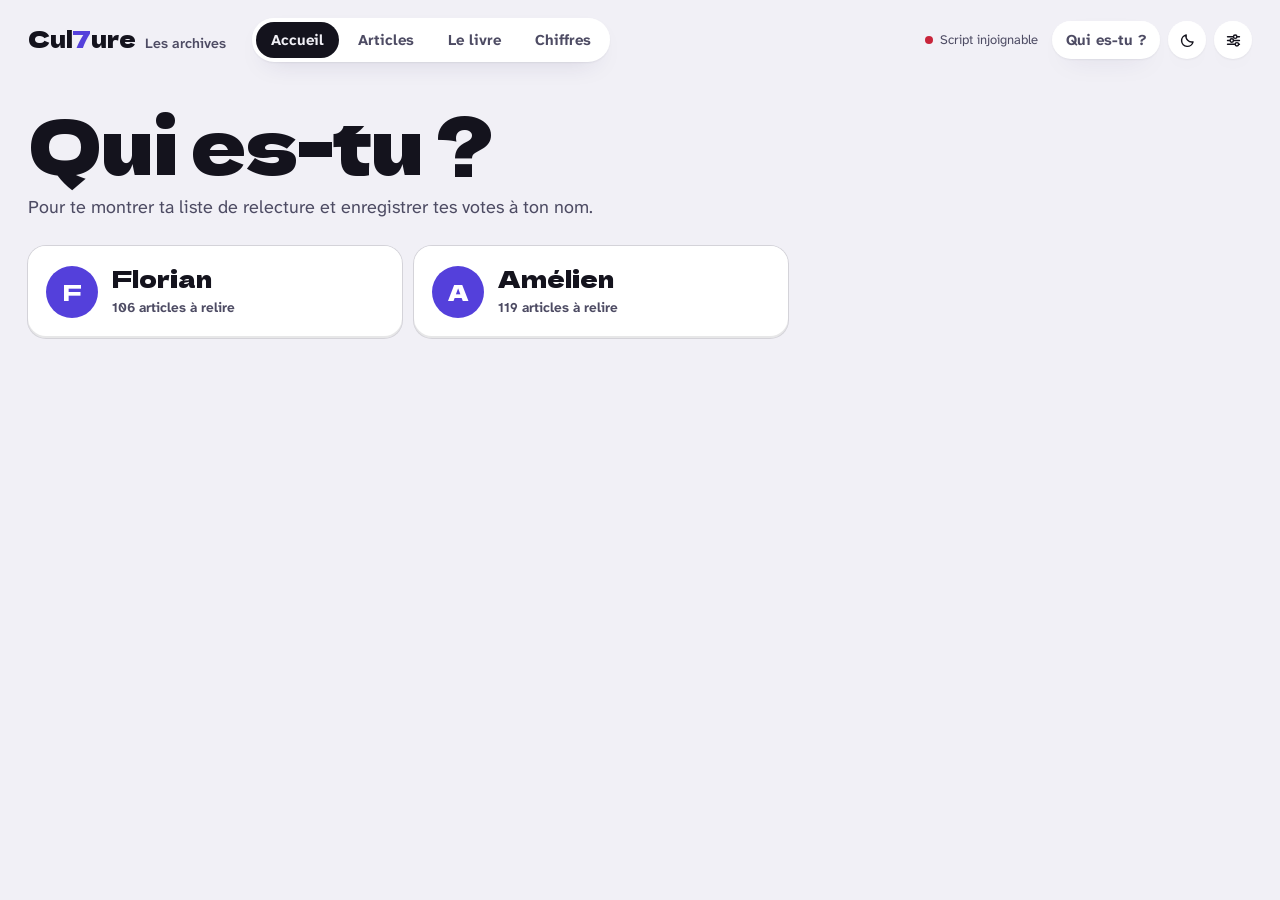
==== commit 0f4843d4: "Plus de CD : un outil de correction sobre Aperçu de l'article à gauche, liste à droite, une ligne d'" ====
--- a/index.html
+++ b/index.html
@@ -8,11 +8,11 @@
 <meta name="robots" content="noindex">
 <meta name="theme-color" content="#F1F0F6">
 <script>try{var t=localStorage.getItem("cul7ure_theme");if(!t)t=matchMedia("(prefers-color-scheme: dark)").matches?"dark":"light";document.documentElement.dataset.theme=t;if(t==="dark")document.querySelector('meta[name=theme-color]').content="#0F0E18"}catch(e){}</script>
-<link rel="icon" href="data:image/svg+xml,%3Csvg xmlns='http://www.w3.org/2000/svg' viewBox='0 0 64 64'%3E%3Cdefs%3E%3ClinearGradient id='n' x1='0' y1='0' x2='1' y2='1'%3E%3Cstop offset='0' stop-color='%23FFD9E8'/%3E%3Cstop offset='.35' stop-color='%23D0E3FF'/%3E%3Cstop offset='.65' stop-color='%23CBF3E6'/%3E%3Cstop offset='1' stop-color='%23FFF0C4'/%3E%3C/linearGradient%3E%3C/defs%3E%3Crect width='64' height='64' rx='14' fill='%230F0E18'/%3E%3Crect x='0' width='12' height='64' rx='0' fill='url(%23n)'/%3E%3Ctext x='38' y='47' font-family='Arial Black,Arial,sans-serif' font-weight='900' font-size='40' text-anchor='middle' fill='url(%23n)'%3E7%3C/text%3E%3C/svg%3E">
+<link rel="icon" href="data:image/svg+xml,%3Csvg xmlns='http://www.w3.org/2000/svg' viewBox='0 0 64 64'%3E%3Crect width='64' height='64' rx='16' fill='%2314131D'/%3E%3Ctext x='32' y='47' font-family='Arial Black,Arial,sans-serif' font-weight='900' font-size='40' text-anchor='middle' fill='%23A99CFF'%3E7%3C/text%3E%3C/svg%3E">
 <link rel="preconnect" href="https://fonts.googleapis.com">
 <link rel="preconnect" href="https://fonts.gstatic.com" crossorigin>
 <link rel="stylesheet" href="https://fonts.googleapis.com/css2?family=Atkinson+Hyperlegible+Next:ital,wght@0,400..800;1,400..800&family=Dela+Gothic+One&display=swap">
-<link rel="stylesheet" href="style.css?v=20261123e">
+<link rel="stylesheet" href="style.css?v=20261123g">
 </head>
 <body>
 <div class="app">
@@ -119,6 +119,6 @@
 <script src="config.js?v=20261123e"></script>
 <script src="data/articles.js?v=20261123e"></script>
 <script src="data/noms.js?v=20261123e"></script>
-<script src="app.js?v=20261123e"></script>
+<script src="app.js?v=20261123g"></script>
 </body>
 </html>
--- a/style.css
+++ b/style.css
@@ -1,8 +1,6 @@
-/* Cul7ure · les archives — la discothèque
-   Chaque article est un disque : une pochette (motif propre à la rubrique, obi sur la tranche, numéro de catalogue C7-xxx),
-   une durée (le temps de lecture). L'accueil et la liste se parcourent comme l'écran de sélection d'un jeu de rythme ;
-   la lecture se fait sur une scène calme ; le livre est une étagère de tranches de CD.
-   La matière de la maison : la nacre, la face lisible d'un CD. Elle ne sert qu'aux récompenses et à l'action principale.
+/* Cul7ure · les archives — l'outil de correction
+   Un outil de travail où l'on passe des heures : une colonne de texte confortable, un panneau de relecture
+   toujours à portée, une seule couleur d'accent (le violet) pour l'action principale et l'avancement.
    Textes : Atkinson Hyperlegible Next (lisible des heures, même écran baissé). Titres et chiffres : Dela Gothic One. */
 
 /* ============================================================ jetons */
@@ -17,11 +15,10 @@
   --lift:0 1px 0 rgba(255,255,255,.9) inset,0 1px 2px rgba(20,19,29,.06),0 10px 28px -16px rgba(40,32,90,.28);
   --key:0 1px 0 rgba(255,255,255,.95) inset,0 -2px 0 rgba(20,19,29,.10) inset,0 0 0 1px rgba(20,19,29,.13);
   --key-on:0 1px 0 rgba(255,255,255,.18) inset,0 0 0 1px rgba(20,19,29,.9);
-  --nacre:linear-gradient(105deg,#FFD9E8 0%,#E8DAFF 18%,#D0E3FF 36%,#CBF3E6 54%,#FFF0C4 72%,#FFD9E8 90%,#E8DAFF 100%);
-  --nacre-v:linear-gradient(180deg,#FFD9E8 0%,#E8DAFF 22%,#D0E3FF 44%,#CBF3E6 66%,#FFF0C4 86%,#FFD9E8 100%);
-  --holo:conic-gradient(from 210deg at 50% 50%,#FFC9DF,#D6C4FF,#B5D8FF,#B7F0DB,#FFE9AE,#FFC9DF);
-  --on-nacre:#14131D;
-  --glow:0 10px 28px -12px rgba(150,120,255,.55);
+  --acc:#5440DB; --acc-soft:rgba(84,64,219,.11);
+  --nacre:linear-gradient(var(--acc),var(--acc)); --nacre-v:var(--nacre); --holo:var(--acc);
+  --on-nacre:#FFFFFF;
+  --glow:0 8px 22px -12px rgba(84,64,219,.6);
   --st-critical:#C8243A; --st-serious:#C2410C; --st-warn:#9A6400; --st-info:#4D4B63;
   --k-regle:#3B57F0; --k-ortho:#D92D20; --k-gram:#C27400; --k-typo:#7A4FD8; --k-rep:#0E8C7E; --k-web:#9A7400;
   --hl-regle:rgba(59,87,240,.14); --hl-ortho:rgba(217,45,32,.11); --hl-gram:rgba(194,116,0,.12); --hl-typo:rgba(122,79,216,.10); --hl-rep:rgba(14,140,126,.11); --hl-web:rgba(234,170,8,.2);
@@ -40,7 +37,8 @@
   --lift:0 1px 0 rgba(255,255,255,.05) inset,0 18px 40px -22px rgba(0,0,0,.8);
   --key:0 1px 0 rgba(255,255,255,.07) inset,0 -2px 0 rgba(0,0,0,.35) inset,0 0 0 1px rgba(239,238,248,.13);
   --key-on:0 0 0 1px rgba(239,238,248,.9);
-  --glow:0 10px 34px -10px rgba(190,170,255,.45);
+  --acc:#A99CFF; --acc-soft:rgba(169,156,255,.14); --on-nacre:#14131D;
+  --glow:0 8px 26px -12px rgba(169,156,255,.5);
   --st-critical:#FF6B7D; --st-serious:#FF9A5C; --st-warn:#F2C14E; --st-info:#B6B3D0;
   --k-regle:#8EA0FF; --k-ortho:#FF7468; --k-gram:#F2B23E; --k-typo:#B59CFF; --k-rep:#44D3BF; --k-web:#E8C547;
   --hl-regle:rgba(142,160,255,.2); --hl-ortho:rgba(255,116,104,.17); --hl-gram:rgba(242,178,62,.17); --hl-typo:rgba(181,156,255,.16); --hl-rep:rgba(68,211,191,.15); --hl-web:rgba(232,197,71,.2);
@@ -50,15 +48,13 @@
 *{box-sizing:border-box}
 html{-webkit-text-size-adjust:100%}
 html,body{margin:0;background:var(--bg);color:var(--ink)}
-body{font-family:var(--text);font-size:16px;line-height:1.5;-webkit-font-smoothing:antialiased;min-height:100vh;
-  background:radial-gradient(1200px 520px at 12% -8%,rgba(214,200,255,.32),transparent 70%) var(--bg) no-repeat}
-html[data-theme="dark"] body{background:radial-gradient(1100px 520px at 10% -10%,rgba(120,100,230,.16),transparent 70%) var(--bg) no-repeat}
+body{font-family:var(--text);font-size:16px;line-height:1.5;-webkit-font-smoothing:antialiased;min-height:100vh}
 [hidden]{display:none !important}
 button,input,select,textarea{font:inherit;color:inherit}
 button{background:none;border:0;padding:0;cursor:pointer;-webkit-tap-highlight-color:transparent}
 button:disabled{cursor:default;opacity:.4}
 a{color:inherit;-webkit-tap-highlight-color:transparent}
-::selection{background:#D9D0FF;color:#14131D}
+::selection{background:#D6CFFF;color:#14131D}
 :focus-visible{outline:2px solid var(--ink);outline-offset:3px;border-radius:6px}
 .tab{font-variant-numeric:tabular-nums}
 .sr{position:absolute;width:1px;height:1px;overflow:hidden;clip:rect(0 0 0 0);white-space:nowrap}
@@ -72,20 +68,17 @@
 .top{display:flex;align-items:center;gap:26px;padding:18px 0 16px;margin-bottom:26px;position:relative;z-index:20}
 .brand{display:flex;align-items:baseline;gap:10px;text-decoration:none;flex:none}
 .brand .w{font-family:var(--display);font-size:23px;line-height:1;letter-spacing:-.01em}
-.brand .w b,.nac-t{font-weight:inherit;background:var(--nacre);background-size:200% 100%;-webkit-background-clip:text;background-clip:text;color:transparent;-webkit-text-fill-color:transparent}
-html:not([data-theme="dark"]) .brand .w b{background:linear-gradient(105deg,#C2307A,#6A4BF0 45%,#1E8FC9 70%,#C28A00);-webkit-background-clip:text;background-clip:text}
-.brand:hover .w b{animation:nacre 2.4s linear infinite}
-@keyframes nacre{to{background-position:200% 0}}
+.brand .w b{font-weight:inherit;color:var(--acc)}
 .brand .s{font-size:14px;font-weight:600;color:var(--ink-2)}
 .nav{display:flex;gap:4px;padding:4px;border-radius:999px;background:var(--bg-2);box-shadow:var(--lift)}
 .nav a{position:relative;height:36px;padding:0 15px;display:inline-flex;align-items:center;gap:7px;border-radius:999px;font-size:15px;font-weight:700;color:var(--ink-2);text-decoration:none;white-space:nowrap;transition:background-color .15s,color .15s}
 .nav a svg{display:none}
 .nav a:hover{color:var(--ink);background:var(--hover)}
-.nav a[aria-current="page"]{color:var(--on-nacre);background:var(--nacre);box-shadow:inset 0 1px 0 rgba(255,255,255,.7)}
+.nav a[aria-current="page"]{color:var(--bg);background:var(--ink)}
 .tools{margin-left:auto;display:flex;align-items:center;gap:8px}
 .sync{display:flex;align-items:center;gap:7px;margin-right:6px;font-size:13px;color:var(--ink-2);white-space:nowrap}
 .dot{width:8px;height:8px;border-radius:50%;background:var(--ink-3);flex:none}
-.dot.on{background:linear-gradient(135deg,#B7F0DB,#B5D8FF);box-shadow:0 0 0 3px rgba(120,220,200,.18)}
+.dot.on{background:#2FB67C;box-shadow:0 0 0 3px rgba(47,182,124,.18)}
 .dot.err{background:var(--st-critical)}
 .dot.busy{background:var(--st-warn);animation:pulse 1s ease-in-out infinite}
 @keyframes pulse{50%{opacity:.3}}
@@ -94,7 +87,7 @@
 .pill svg{width:17px;height:17px}
 #whoBtn{padding:0 14px 0 5px}
 #whoBtn.empty{padding:0 14px}
-#whoBtn .ini{width:28px;height:28px;border-radius:50%;display:grid;place-items:center;background:var(--nacre);color:var(--on-nacre);font-family:var(--display);font-size:13px;box-shadow:inset 0 1px 0 rgba(255,255,255,.7)}
+#whoBtn .ini{width:28px;height:28px;border-radius:50%;display:grid;place-items:center;background:var(--acc);color:var(--on-nacre);font-family:var(--display);font-size:13px}
 #theme,#settings{width:38px;padding:0;justify-content:center}
 #settings .lab{display:none}
 #theme .sun{display:none}
@@ -139,8 +132,8 @@
 .btn svg{width:17px;height:17px;flex:none}
 .btn.main{background:var(--ink);color:var(--bg)}
 .btn.main:hover{box-shadow:0 8px 22px -10px rgba(20,19,29,.6)}
-.btn.good,.btn.nacre{background:var(--nacre);background-size:220% 100%;background-position:0% 50%;color:var(--on-nacre);box-shadow:inset 0 1px 0 rgba(255,255,255,.8),inset 0 -1px 0 rgba(40,30,90,.14),var(--glow)}
-.btn.good:hover,.btn.nacre:hover{background-position:100% 50%}
+.btn.good,.btn.nacre{background:var(--nacre);background-size:220% 100%;background-position:0% 50%;color:var(--on-nacre);box-shadow:var(--glow)}
+.btn.good:hover,.btn.nacre:hover{filter:brightness(1.08)}
 .btn.ghost{background:transparent;color:var(--ink);box-shadow:inset 0 0 0 1.5px var(--line-2)}
 .btn.ghost:hover{box-shadow:inset 0 0 0 1.5px var(--ink)}
 .btn.big{min-height:56px;padding:0 28px;font-size:17px}
@@ -167,19 +160,19 @@
 html[data-theme="dark"] .vote button:hover{background:var(--bg-4)}
 .vote button:active{transform:translateY(1px)}
 .vote button[aria-pressed="true"]{box-shadow:var(--key-on);background:var(--ink);color:var(--bg)}
-.vote button.oui[aria-pressed="true"]{background:var(--nacre);color:var(--on-nacre);box-shadow:inset 0 1px 0 rgba(255,255,255,.8),var(--glow)}
+.vote button.oui[aria-pressed="true"]{background:var(--acc);color:var(--on-nacre);box-shadow:none}
 .vote button.peut[aria-pressed="true"]{background:#F6D77B;color:#14131D;box-shadow:0 0 0 1px rgba(20,19,29,.2)}
 
 /* puces et lampes */
 .chip{height:26px;padding:0 9px;border-radius:8px;background:var(--bg-3);display:inline-flex;align-items:center;gap:6px;font-size:12.5px;font-weight:700;color:var(--ink-2);white-space:nowrap}
 .chip .ic{width:14px;height:14px}
-.chip.in{background:var(--nacre);color:var(--on-nacre)}
+.chip.in{background:var(--acc);color:var(--on-nacre)}
 .chip.disc{background:rgba(246,215,123,.35);color:var(--ink)}
 html[data-theme="dark"] .chip.disc{background:rgba(242,193,78,.16)}
 .chip.out{background:transparent;box-shadow:inset 0 0 0 1px var(--line-2);color:var(--ink-3)}
 .lamp{width:12px;height:12px;border-radius:50%;flex:none;display:inline-block;box-shadow:inset 0 0 0 1.5px var(--line-3)}
 .lamp.cours{background:conic-gradient(var(--ink) 0 50%,transparent 50%);box-shadow:inset 0 0 0 1.5px var(--ink)}
-.lamp.relu{background:var(--holo);box-shadow:0 0 0 1px rgba(20,19,29,.12),0 0 10px rgba(190,170,255,.7)}
+.lamp.relu{background:var(--acc);box-shadow:none}
 .lamp.none{box-shadow:inset 0 0 0 1.5px var(--st-critical);opacity:.8}
 .sw{display:inline-block;width:9px;height:9px;border-radius:3px;flex:none}
 
@@ -191,43 +184,7 @@
 html[data-theme="dark"] .sel{background-color:var(--bg-3)}
 .sel.on{box-shadow:var(--key-on)}
 .bar{height:6px;border-radius:99px;background:var(--bg-3);overflow:hidden;display:flex}
-.bar i{display:block;height:100%;background:var(--nacre)}
-
-/* ============================================================ la pochette (jewel case + obi) */
-.jk{--jk:color-mix(in oklab,var(--c) 24%,#0E0D17);position:relative;aspect-ratio:1;border-radius:5px;overflow:hidden;background:var(--jk);color:#fff;container-type:inline-size;isolation:isolate;
-  box-shadow:0 0 0 1px rgba(255,255,255,.07) inset,0 1px 0 rgba(255,255,255,.12) inset,0 34px 60px -34px rgba(10,8,30,.75),0 2px 6px rgba(10,8,30,.2)}
-.jk-art{position:absolute;inset:0;z-index:0;overflow:hidden}
-.jk-art::before,.jk-art::after{content:"";position:absolute}
-/* chroniques : le disque qui sort de la pochette */
-.jk-chroniques .jk-art::before{width:84cqw;height:84cqw;right:-22cqw;top:-20cqw;border-radius:50%;
-  background:radial-gradient(circle,var(--jk) 0 7.5%,rgba(255,255,255,.5) 7.5% 9.5%,rgba(255,255,255,.14) 9.5% 21%,transparent 21.3%),var(--holo);
-  box-shadow:0 0 0 .5cqw rgba(255,255,255,.16),0 0 40cqw -6cqw color-mix(in oklab,var(--c) 70%,transparent)}
-.jk-chroniques .jk-art::after{width:84cqw;height:84cqw;right:-22cqw;top:-20cqw;border-radius:50%;background:conic-gradient(from 20deg,transparent 0 30%,rgba(255,255,255,.45) 36%,transparent 44% 80%,rgba(255,255,255,.25) 86%,transparent 92%);mix-blend-mode:overlay;-webkit-mask:radial-gradient(circle,transparent 21%,#000 21.5%);mask:radial-gradient(circle,transparent 21%,#000 21.5%)}
-/* portraits : l'initiale de l'artiste, en très grand */
-.jk-portraits .jk-art::before{content:attr(data-l);right:-6cqw;top:-26cqw;font-family:var(--display);font-size:118cqw;line-height:1;color:var(--c);opacity:.95;letter-spacing:-.04em}
-.jk-portraits .jk-art::after{inset:0;background:linear-gradient(180deg,transparent 40%,var(--jk) 88%)}
-/* dossiers : des bandes, comme des intercalaires */
-.jk-dossiers .jk-art::before{left:18%;right:0;top:9%;height:56%;background:
-  linear-gradient(var(--c),var(--c)) 100% 0/92% 15% no-repeat,
-  linear-gradient(color-mix(in oklab,var(--c) 75%,#fff),color-mix(in oklab,var(--c) 75%,#fff)) 100% 28%/70% 15% no-repeat,
-  linear-gradient(var(--c),var(--c)) 100% 56%/48% 15% no-repeat,
-  linear-gradient(color-mix(in oklab,var(--c) 60%,#000),color-mix(in oklab,var(--c) 60%,#000)) 100% 84%/30% 15% no-repeat}
-/* interviews : deux voix qui se répondent */
-.jk-interviews .jk-art::before{width:52cqw;height:52cqw;left:22cqw;top:7cqw;border-radius:50%;background:var(--c)}
-.jk-interviews .jk-art::after{width:52cqw;height:52cqw;left:50cqw;top:7cqw;border-radius:50%;box-shadow:inset 0 0 0 3.2cqw color-mix(in oklab,var(--c) 70%,#fff)}
-/* parenthèses : les parenthèses */
-.jk-parentheses .jk-art::before{content:"( )";left:15cqw;right:0;top:-12cqw;text-align:center;font-family:var(--display);font-size:72cqw;line-height:1;letter-spacing:-.06em;color:var(--c)}
-.jk-autres .jk-art::before{inset:10% 8% 40% 22%;background:radial-gradient(circle,var(--c) 0 34%,transparent 36%) 0 0/16cqw 16cqw}
-.jk-obi{position:absolute;z-index:2;left:0;top:0;bottom:0;width:13.5cqw;background:var(--nacre-v);color:#14131D;display:flex;flex-direction:column;align-items:center;justify-content:space-between;padding:5cqw 0 4cqw;box-shadow:1px 0 0 rgba(0,0,0,.18),inset -1px 0 0 rgba(255,255,255,.6)}
-.jk-obi span,.jk-obi b,.jk-obi em{writing-mode:vertical-rl;white-space:nowrap;line-height:1}
-.jk-obi em{font-style:normal;font-family:var(--display);font-size:4.2cqw;letter-spacing:.01em}
-.jk-obi em b{font-weight:inherit;font-size:inherit;color:#7A4FD8}
-.jk-obi span{font-family:var(--text);font-weight:800;font-size:3.9cqw;letter-spacing:.01em;opacity:.75}
-.jk-obi b{font-family:var(--display);font-weight:400;font-size:4.6cqw}
-.jk-t{position:absolute;z-index:2;left:19.5cqw;right:6cqw;bottom:6cqw;font-family:var(--display);font-size:8.4cqw;line-height:1.04;letter-spacing:-.005em;text-wrap:balance;overflow-wrap:break-word;text-shadow:0 2px 18px rgba(0,0,0,.35)}
-.jk-t.s{font-size:11.5cqw}.jk-t.m{font-size:8.6cqw}.jk-t.l{font-size:7cqw}.jk-t.xl{font-size:5.8cqw}
-.jk-sheen{position:absolute;z-index:3;inset:0;pointer-events:none;background:linear-gradient(122deg,rgba(255,255,255,.2) 0%,rgba(255,255,255,.04) 26%,transparent 40%,transparent 62%,rgba(255,255,255,.07) 74%,transparent 86%)}
-.jk.mini{border-radius:3px;box-shadow:0 0 0 1px rgba(255,255,255,.08) inset,0 6px 14px -6px rgba(10,8,30,.5)}
+.bar i{display:block;height:100%;background:var(--acc)}
 
 /* ============================================================ accueil */
 .welcome{max-width:760px}
@@ -238,10 +195,10 @@
 .steps3>div{padding:16px 18px;border-radius:var(--r-card);background:var(--bg-2);box-shadow:var(--lift)}
 .steps3 b{display:flex;align-items:center;gap:10px;font-size:16px;margin-bottom:6px}
 .steps3 p{margin:0;font-size:14.5px;color:var(--ink-2);line-height:1.5}
-.num{width:28px;height:28px;border-radius:50%;display:grid;place-items:center;background:var(--nacre);color:var(--on-nacre);font-family:var(--display);font-size:14px;flex:none}
+.num{width:28px;height:28px;border-radius:50%;display:grid;place-items:center;background:var(--acc);color:var(--on-nacre);font-family:var(--display);font-size:14px;flex:none}
 .whoPick{display:grid;grid-template-columns:1fr 1fr;gap:12px;margin-top:16px}
 .whoPick button{min-height:92px;padding:16px 18px;border-radius:var(--r-card);background:var(--bg-2);box-shadow:var(--key);display:grid;grid-template-columns:auto 1fr;grid-template-rows:auto auto;align-items:center;gap:0 14px;text-align:left;transition:transform .1s,background-color .15s}
-.whoPick .ini{grid-row:1/3;width:52px;height:52px;border-radius:50%;display:grid;place-items:center;background:var(--nacre);color:var(--on-nacre);font-family:var(--display);font-size:22px;box-shadow:inset 0 1px 0 rgba(255,255,255,.7)}
+.whoPick .ini{grid-row:1/3;width:52px;height:52px;border-radius:50%;display:grid;place-items:center;background:var(--acc);color:var(--on-nacre);font-family:var(--display);font-size:22px}
 .whoPick .nm{font-family:var(--display);font-size:24px;line-height:1.1}
 .whoPick small{font-size:13.5px;font-weight:700;color:var(--ink-2)}
 .whoPick button:not(:has(small)){grid-template-rows:auto}
@@ -264,42 +221,36 @@
 .g-head .g-n{margin-left:auto;font-family:var(--display);font-size:22px;line-height:1;color:var(--ink)}
 .g-head .g-n small{font-family:var(--text);font-size:13px;font-weight:700;color:var(--ink-3)}
 .g-seg{display:flex;gap:clamp(1px,.22vw,2px);height:16px}
-.g-seg i{flex:1;min-width:1px;border-radius:2px;background:var(--bg-4);cursor:pointer;transition:transform .12s}
+.g-seg i{flex:1;min-width:1px;border-radius:2px;background:color-mix(in oklab,var(--ink) 15%,transparent);cursor:pointer;transition:transform .12s}
 .g-seg i:hover{transform:scaleY(1.35)}
 .g-seg i.c{background:var(--ink-3)}
-.g-seg i.r{background:var(--nacre-v);background-size:100% 400%;box-shadow:0 0 6px rgba(190,170,255,.45)}
+.g-seg i.r{background:var(--acc)}
 .gauge.other .g-seg{height:8px}
 .gauge.other .g-head .g-n{font-size:16px}
 .g-sub{font-size:13px;color:var(--ink-3)}
 
-/* l'écran de sélection : la pochette à gauche, la liste à droite */
-.pick{display:grid;grid-template-columns:minmax(280px,440px) minmax(0,1fr);gap:40px;align-items:start}
+/* l'aperçu à gauche, la liste à droite */
+.pick{display:grid;grid-template-columns:minmax(280px,400px) minmax(0,1fr);gap:40px;align-items:start}
 @media (max-width:900px){.pick{grid-template-columns:1fr;gap:26px}}
-.pick-l{position:sticky;top:20px;display:grid;gap:18px}
+.pick-l,.pv{position:sticky;top:20px;display:grid;gap:16px;padding:24px;border-radius:var(--r-panel);background:var(--bg-2);box-shadow:var(--lift);align-self:start}
 @media (max-width:900px){.pick-l{position:static}}
-.pick-jk{display:block;text-decoration:none;border-radius:6px;transition:transform .35s cubic-bezier(.2,.8,.2,1);transform-style:preserve-3d;will-change:transform}
-.pick-jk .jk-sheen{background:linear-gradient(122deg,rgba(255,255,255,.2) 0%,rgba(255,255,255,.04) 26%,transparent 40%,transparent 62%,rgba(255,255,255,.07) 74%,transparent 86%),radial-gradient(60% 50% at var(--gx,30%) 20%,rgba(255,255,255,.14),transparent 70%)}
-.pick-jk .jk{animation:jkIn .28s cubic-bezier(.2,.8,.2,1)}
-@keyframes jkIn{from{opacity:.4;transform:translateX(-8px) scale(.985)}}
-@media (max-width:900px){.pick-jk{max-width:420px}}
 .pick-i{display:grid;gap:4px}
 .pick-i .k{font-size:13.5px;font-weight:800;color:var(--ink-2)}
-.pick-i .t{font-size:22px;font-weight:800;line-height:1.2;letter-spacing:-.01em}
+.pick-i .t{font-family:var(--display);font-weight:400;font-size:26px;line-height:1.12;letter-spacing:-.005em;text-wrap:balance}
 .pick-i .m{display:flex;flex-wrap:wrap;gap:4px 14px;font-size:14.5px;color:var(--ink-2)}
 .pick-i .m span{display:inline-flex;align-items:center;gap:7px}
-.pick-i .x{margin:6px 0 0;font-size:15px;line-height:1.55;color:var(--ink-2);display:-webkit-box;-webkit-line-clamp:4;-webkit-box-orient:vertical;overflow:hidden}
+.pick-i .x{margin:10px 0 0;font-size:16px;line-height:1.6;color:var(--ink-2);display:-webkit-box;-webkit-line-clamp:7;-webkit-box-orient:vertical;overflow:hidden}
 .pick-cta{display:flex;gap:10px;align-items:center;flex-wrap:wrap;margin-top:6px}
 .pick-r h2{margin:0 0 12px;font-size:15px;font-weight:800;color:var(--ink-2);display:flex;align-items:baseline;gap:10px}
 .pick-r h2 b{font-family:var(--display);font-weight:400;font-size:13px;color:var(--ink-3)}
 
 /* une piste : la barre qu'on sélectionne */
 .wheel{margin:0;padding:0;list-style:none;display:grid;gap:6px}
-.trk{--c:#888;position:relative;display:grid;grid-template-columns:56px minmax(0,1fr) auto 52px;gap:4px 16px;align-items:center;min-height:66px;padding:10px 16px 10px 20px;border-radius:16px;text-decoration:none;color:var(--ink);background:transparent;transition:background-color .15s,transform .2s cubic-bezier(.2,.8,.2,1),box-shadow .2s}
+.trk{--c:#888;position:relative;display:grid;grid-template-columns:minmax(0,1fr) auto 56px;gap:4px 16px;align-items:center;min-height:66px;padding:10px 16px 10px 20px;border-radius:16px;text-decoration:none;color:var(--ink);background:transparent;transition:background-color .15s,transform .2s cubic-bezier(.2,.8,.2,1),box-shadow .2s}
 .trk::before{content:"";position:absolute;left:7px;top:14px;bottom:14px;width:4px;border-radius:4px;background:var(--c)}
 .trk:hover{background:var(--hover)}
-.trk.on{background:linear-gradient(var(--bg-2),var(--bg-2)) padding-box,var(--nacre) border-box;border:1.5px solid transparent;padding:8.5px 14.5px 8.5px 18.5px;transform:translateX(6px);box-shadow:var(--glow)}
-html[data-theme="dark"] .trk.on{background:linear-gradient(var(--bg-3),var(--bg-3)) padding-box,var(--nacre) border-box}
-.trk.on::before{left:5.5px;top:12.5px;bottom:12.5px}
+.trk.on{background:var(--bg-2);box-shadow:0 0 0 1.5px var(--acc),var(--lift)}
+html[data-theme="dark"] .trk.on{background:var(--bg-3)}
 .trk-n{font-family:var(--display);font-size:13px;line-height:1;color:var(--ink-3);white-space:nowrap}
 .trk-n small{font-size:.8em;opacity:.7;margin-right:1px}
 .trk.on .trk-n{color:var(--ink)}
@@ -310,13 +261,10 @@
 .trk-m{display:flex;flex-wrap:wrap;align-items:center;gap:2px 12px;font-size:13.5px;color:var(--ink-2)}
 .trk-s{display:flex;gap:6px;align-items:center;justify-content:flex-end;flex-wrap:wrap}
 .trk-d{text-align:right;font-size:14px;font-weight:700;color:var(--ink-2);font-variant-numeric:tabular-nums}
-.trk .go{position:absolute;right:-4px;top:50%;width:0;height:0;border-left:8px solid var(--ink);border-top:6px solid transparent;border-bottom:6px solid transparent;transform:translate(100%,-50%);opacity:0;transition:opacity .15s}
-.trk.on .go{opacity:1}
 @media (max-width:640px){
   .trk{grid-template-columns:minmax(0,1fr) auto;gap:6px 12px;padding:12px 12px 12px 20px;min-height:0}
   .trk.on{transform:none;padding:10.5px 10.5px 10.5px 18.5px}
   .trk-n{display:none}
-  .trk .go{display:none}
   .trk-s{grid-column:1/3;grid-row:2;justify-content:flex-start}
   .trk-d{grid-column:2;grid-row:1;align-self:start}
   .trk-t{font-size:17px}
@@ -331,8 +279,7 @@
 .rc .n{grid-row:1/3;font-family:var(--display);font-size:40px;line-height:1;min-width:1.6ch}
 .rc b{font-size:16px;font-weight:800}
 .rc span{font-size:13.5px;line-height:1.4;color:var(--ink-2)}
-.rc.hot .n{background:var(--nacre);background-size:200% 100%;-webkit-background-clip:text;background-clip:text;color:transparent;-webkit-text-fill-color:transparent;filter:saturate(1.6) contrast(1.15)}
-html:not([data-theme="dark"]) .rc.hot .n{background:linear-gradient(105deg,#C2307A,#6A4BF0 45%,#1E8FC9 70%,#C28A00);-webkit-background-clip:text;background-clip:text;filter:none}
+.rc.hot .n{color:var(--acc)}
 .bravo{padding:30px 26px;border-radius:var(--r-panel);background:var(--bg-2);box-shadow:var(--lift)}
 .bravo b{display:block;font-family:var(--display);font-weight:400;font-size:34px;line-height:1.05}
 
@@ -354,14 +301,13 @@
 details.more[open] summary::before{content:"−"}
 details.more .in{display:flex;flex-wrap:wrap;gap:8px;margin-top:10px}
 .actf{display:flex;flex-wrap:wrap;gap:6px;align-items:center;margin-bottom:6px}
-.tagx{height:30px;padding:0 5px 0 12px;border-radius:9px;background:var(--nacre);color:var(--on-nacre);display:inline-flex;align-items:center;gap:6px;font-size:13.5px;font-weight:800}
+.tagx{height:30px;padding:0 5px 0 12px;border-radius:9px;background:var(--acc-soft);color:var(--ink);display:inline-flex;align-items:center;gap:6px;font-size:13.5px;font-weight:800}
 .tagx button{width:22px;height:22px;border-radius:6px;display:grid;place-items:center}
 .tagx button:hover{background:rgba(20,19,29,.12)}
 .list-grid{display:grid;grid-template-columns:minmax(260px,360px) minmax(0,1fr);gap:36px;align-items:start;margin-top:16px}
 @media (max-width:980px){.list-grid{grid-template-columns:1fr}}
-.pv{position:sticky;top:20px;display:grid;gap:14px}
 @media (max-width:980px){.pv{display:none}}
-.pv .pick-i .t{font-size:19px}
+.pv .pick-i .t{font-size:22px}
 .list-main{min-width:0}
 .items{display:grid;gap:4px}
 .more-btn{display:flex;justify-content:center;gap:12px;align-items:center;padding:22px 0;color:var(--ink-2);font-size:14px;flex-wrap:wrap}
@@ -388,22 +334,11 @@
 .back svg{width:18px;height:18px}
 .art-grid{display:grid;grid-template-columns:minmax(0,1fr) 316px;gap:24px;align-items:start}
 @media (max-width:1060px){.art-grid{grid-template-columns:1fr;gap:20px}}
-.paper{position:relative;min-width:0;background:var(--bg-2);border-radius:var(--r-panel);padding:22px 36px 56px 94px;box-shadow:var(--lift)}
+.paper{position:relative;min-width:0;background:var(--bg-2);border-radius:var(--r-panel);padding:24px 44px 56px;box-shadow:var(--lift)}
+.art-meta{display:flex;flex-wrap:wrap;gap:4px 16px;align-items:center;margin-bottom:4px;font-size:14px;font-weight:600;color:var(--ink-2)}
+.art-meta .rb{display:inline-flex;align-items:center;gap:7px;font-weight:800;color:var(--ink)}
 @media (max-width:1060px){.paper{max-width:860px;width:100%;margin:0 auto}}
-@media (max-width:760px){.paper{padding:0 18px 40px;border-radius:20px}}
-/* l'obi : la bande de papier sur la tranche du boîtier */
-.obi{position:absolute;left:0;top:0;bottom:0;width:62px;border-radius:var(--r-panel) 0 0 var(--r-panel);background:var(--nacre-v);color:#14131D;box-shadow:inset -1px 0 0 rgba(20,19,29,.08)}
-.obi-in{position:sticky;top:18px;display:flex;flex-direction:column;align-items:center;gap:16px;padding:22px 0 26px}
-.obi .sw{width:14px;height:14px;border-radius:4px}
-.obi .o-n{writing-mode:vertical-rl;font-family:var(--display);font-size:15px;line-height:1;white-space:nowrap}
-.obi .o-t{writing-mode:vertical-rl;font-size:13.5px;font-weight:800;line-height:1.1;white-space:nowrap}
-.obi .o-m{writing-mode:vertical-rl;font-size:12.5px;font-weight:600;line-height:1.1;white-space:nowrap;color:rgba(20,19,29,.66)}
-@media (max-width:760px){
-  .obi{position:static;width:auto;margin:0 -18px 6px;border-radius:20px 20px 0 0}
-  .obi-in{position:static;flex-direction:row;flex-wrap:wrap;gap:4px 12px;padding:11px 18px}
-  .obi .o-n,.obi .o-t,.obi .o-m{writing-mode:horizontal-tb}
-  .obi .o-n{font-size:13px}
-}
+@media (max-width:760px){.paper{padding:18px 18px 40px;border-radius:20px}}
 .prob{display:grid;grid-template-columns:22px 1fr;gap:10px;align-items:start;padding:12px 14px;border-radius:14px;background:var(--bg);box-shadow:inset 3px 0 0 var(--ink-3);margin:8px 0;font-size:15px;line-height:1.5;color:var(--ink)}
 .prob.critical{box-shadow:inset 3px 0 0 var(--st-critical)}.prob.serious{box-shadow:inset 3px 0 0 var(--st-serious)}.prob.warn{box-shadow:inset 3px 0 0 var(--st-warn)}
 .prob .acts{display:flex;gap:8px;flex-wrap:wrap;margin-top:8px;align-items:center}
@@ -430,7 +365,7 @@
 .ed h2{font-weight:800;font-size:25px;line-height:1.2;letter-spacing:-.012em;margin:1.7em 0 .55em}
 .ed h3{font-size:20px;font-weight:800;margin:1.5em 0 .5em}
 .ed blockquote{position:relative;margin:1.6em 0;padding:4px 0 4px 26px;font-style:normal;font-size:21.5px;font-weight:600;line-height:1.45;letter-spacing:-.005em;color:var(--ink)}
-.ed blockquote::before{content:"";position:absolute;left:0;top:4px;bottom:4px;width:5px;border-radius:5px;background:var(--nacre-v)}
+.ed blockquote::before{content:"";position:absolute;left:0;top:4px;bottom:4px;width:4px;border-radius:4px;background:var(--acc)}
 .ed blockquote b,.ed blockquote strong{font-weight:800}
 .ed blockquote i,.ed blockquote em{font-style:italic}
 .ed p.sig{margin:0 0 26px;font-size:15px;font-weight:600;color:var(--ink-2)}
@@ -463,7 +398,7 @@
 .box p{margin:0;font-size:15px;line-height:1.5;color:var(--ink)}
 .box .st{display:flex;align-items:center;gap:11px;font-size:16px;font-weight:800;margin-bottom:14px}
 .box .st small{display:block;font-size:13px;font-weight:600;color:var(--ink-2)}
-.box.relec{background:linear-gradient(var(--bg-2),var(--bg-2)) padding-box,var(--nacre) border-box;border:1.5px solid transparent}
+.box.relec{box-shadow:0 0 0 1.5px var(--acc),var(--lift)}
 .box.hl{box-shadow:0 0 0 2px var(--ink),var(--lift)}
 .save{display:flex;align-items:center;gap:10px;font-size:14px;color:var(--ink-2);min-height:34px;flex-wrap:wrap}
 .save .ic{width:18px;height:18px}
@@ -535,7 +470,7 @@
 .ck-opts{display:grid;gap:6px;margin-bottom:10px}
 .ck-opt{display:grid;grid-template-columns:1fr;gap:4px;text-align:left;padding:10px 12px;border-radius:12px;background:var(--field);box-shadow:inset 0 0 0 1.5px var(--line-2);font-size:15px;line-height:1.5}
 .ck-opt:hover,.ck-opt:focus-visible{box-shadow:inset 0 0 0 2px var(--ink)}
-.ck-opt ins{text-decoration:none;background:var(--nacre);color:var(--on-nacre);border-radius:4px;padding:0 4px;font-weight:800;margin:0 3px}
+.ck-opt ins{text-decoration:none;background:var(--acc-soft);color:var(--ink);border-radius:4px;padding:0 4px;font-weight:800;margin:0 3px}
 .ck-opt del{color:var(--st-critical);margin:0 3px}
 .ck-opt b{font-weight:800;background:var(--hl-regle);padding:0 2px;border-radius:3px}
 .ck-opt i{background:var(--hl-regle);padding:0 2px;border-radius:3px}
@@ -555,32 +490,8 @@
 .bstat .x{font-size:13.5px;line-height:1.3;color:var(--ink-2)}
 .bstat .x b{display:block;color:var(--ink);font-size:15px}
 .bstat i{width:14px;height:34px;border-radius:3px;flex:none}
-.c-in{background:var(--holo)}.c-disc{background:#F6D77B}.c-wait{background:var(--bg-4)}.c-out{background:transparent;box-shadow:inset 0 0 0 1.5px var(--line-3)}
+.c-in{background:var(--acc)}.c-disc{background:#F6D77B}.c-wait{background:var(--bg-4)}.c-out{background:transparent;box-shadow:inset 0 0 0 1.5px var(--line-3)}
 .vote-cta{display:flex;align-items:center;gap:14px;flex-wrap:wrap;margin:0 0 26px}
-.shelf{--h:156px;margin:0 0 40px;padding:22px 24px 6px;border-radius:var(--r-panel);background:var(--bg-2);box-shadow:var(--lift)}
-.shelf-h{display:flex;align-items:baseline;justify-content:space-between;gap:16px;flex-wrap:wrap;margin-bottom:16px}
-.shelf-h h2{margin:0}
-.shelf-y{display:grid;grid-template-columns:76px minmax(0,1fr);gap:14px;align-items:start;margin-bottom:14px}
-@media (max-width:640px){.shelf-y{grid-template-columns:1fr;gap:6px}.shelf-y h3{margin:0}}
-.shelf-y h3{margin:calc(var(--h) - 34px) 0 0;font-family:var(--display);font-weight:400;font-size:24px;line-height:1}
-.shelf-y h3 small{display:block;margin-top:6px;font-family:var(--text);font-size:12.5px;font-weight:700;color:var(--ink-3)}
-.spines{display:flex;flex-wrap:wrap;align-content:flex-start;gap:22px 3px;padding:12px 0 9px;background:repeating-linear-gradient(180deg,transparent 0 calc(var(--h) + 12px),var(--shelf) calc(var(--h) + 12px) calc(var(--h) + 19px),transparent calc(var(--h) + 19px) calc(var(--h) + 22px))}
-@media (max-width:640px){.shelf{--h:128px}}
-.sp{--jk:color-mix(in oklab,var(--c) 26%,#0E0D17);position:relative;flex:none;width:25px;height:var(--h);border-radius:3px 3px 2px 2px;background:var(--jk);color:#fff;text-decoration:none;display:flex;flex-direction:column;align-items:center;justify-content:space-between;padding:8px 0 6px;overflow:hidden;box-shadow:inset 0 0 0 1px rgba(255,255,255,.08),inset 2px 0 0 rgba(255,255,255,.08);transition:transform .18s cubic-bezier(.2,.8,.2,1)}
-@media (max-width:640px){.sp{width:21px}}
-.sp::before{content:"";position:absolute;left:0;right:0;top:0;height:5px;background:var(--c)}
-.sp-t{writing-mode:vertical-rl;transform:rotate(180deg);font-size:11px;font-weight:800;line-height:1;white-space:nowrap;overflow:hidden;text-overflow:ellipsis;max-height:calc(var(--h) - 40px);opacity:.92}
-.sp-n{font-family:var(--display);font-size:8.5px;line-height:1;opacity:.7}
-.sp:hover,.sp:focus-visible{transform:translateY(-12px)}
-.sp.in{background:var(--holo);color:#14131D;box-shadow:inset 0 0 0 1px rgba(255,255,255,.4),0 0 14px -2px rgba(200,180,255,.7)}
-.sp.in::after{content:"";position:absolute;inset:0;background:linear-gradient(115deg,transparent 35%,rgba(255,255,255,.75) 50%,transparent 65%);background-size:300% 100%;background-position:calc(var(--mx,.5) * 100%) 0;mix-blend-mode:soft-light;pointer-events:none}
-.sp.disc{box-shadow:inset 0 0 0 1px rgba(255,255,255,.08),inset 0 -4px 0 #F6D77B}
-.sp.out{opacity:.28}
-.sp.me::after{content:"";position:absolute;left:50%;bottom:20px;width:5px;height:5px;margin-left:-2.5px;border-radius:50%;background:var(--holo);box-shadow:0 0 6px rgba(200,180,255,.9)}
-.sp.in.me::after{background:linear-gradient(115deg,transparent 35%,rgba(255,255,255,.75) 50%,transparent 65%);background-size:300% 100%;background-position:calc(var(--mx,.5) * 100%) 0;inset:0;width:auto;height:auto;margin:0;border-radius:0;box-shadow:none;left:0;bottom:0}
-.shelf-lg{display:flex;flex-wrap:wrap;gap:8px 20px;margin:4px 0 16px;font-size:13px;font-weight:700;color:var(--ink-2)}
-.shelf-lg span{display:inline-flex;align-items:center;gap:8px}
-.shelf-lg i{width:9px;height:20px;border-radius:2px}
 .bcols{display:grid;grid-template-columns:1fr 1fr;gap:24px;align-items:start}
 @media (max-width:900px){.bcols{grid-template-columns:1fr}}
 .blist{margin:0;padding:0;list-style:none}
@@ -685,11 +596,9 @@
 .tri-top .p b{font-family:var(--display);font-weight:400;font-size:17px;color:var(--ink)}
 .tri-top .x{margin-left:auto;width:40px;height:40px;border-radius:12px;display:grid;place-items:center;background:var(--bg-3);font-size:20px}
 .tri-bar{height:6px;margin:12px 20px 0;border-radius:99px;background:var(--bg-3);overflow:hidden}
-.tri-bar i{display:block;height:100%;background:var(--nacre);transition:width .3s ease}
+.tri-bar i{display:block;height:100%;background:var(--acc);transition:width .3s ease}
 #triBody{flex:1 1 auto;min-height:0;display:flex;flex-direction:column}
-.tcard{margin:16px 20px 0;border-radius:22px;background:var(--bg-2);color:var(--ink);padding:20px;touch-action:pan-y;transition:transform .25s ease,opacity .25s;position:relative;overflow:auto;flex:0 1 auto;min-height:0;display:grid;grid-template-columns:200px minmax(0,1fr);gap:0 24px;align-content:start;align-items:start;box-shadow:var(--lift);cursor:grab}
-.tcard>*{grid-column:2}
-.tcard .tc-jk{grid-column:1;grid-row:1/span 8;width:200px}
+.tcard{margin:16px 20px 0;border-radius:22px;background:var(--bg-2);color:var(--ink);padding:24px 26px;touch-action:pan-y;transition:transform .25s ease,opacity .25s;position:relative;overflow:auto;flex:0 1 auto;min-height:0;box-shadow:var(--lift);cursor:grab}
 .tcard .meta{display:flex;gap:6px 14px;align-items:center;font-size:14px;font-weight:700;color:var(--ink-2);flex-wrap:wrap}
 .tcard .meta span{display:inline-flex;align-items:center;gap:7px}
 .tcard h4{margin:8px 0 0;font-weight:800;font-size:clamp(22px,3.4vw,30px);line-height:1.12;letter-spacing:-.015em}
@@ -701,44 +610,40 @@
 .tcard.go-oui{transform:translateX(70px) rotate(2deg);opacity:0}
 .tcard.go-non{transform:translateX(-70px) rotate(-2deg);opacity:0}
 .tcard.go-peut{transform:translateY(44px);opacity:0}
-/* trois boutons de borne d'arcade */
-.tri-btns{display:grid;grid-template-columns:1fr 1fr 1fr;gap:12px;padding:18px 20px 6px}
-.tri-btns button{display:grid;justify-items:center;gap:8px;font-size:15px;font-weight:800;color:var(--ink);padding:4px 0}
-.tri-btns .cap{width:76px;height:76px;border-radius:50%;display:grid;place-items:center;font-family:var(--display);font-size:13px;background:var(--bg-2);box-shadow:0 1px 0 rgba(255,255,255,.9) inset,0 -6px 0 rgba(20,19,29,.16) inset,0 0 0 1.5px rgba(20,19,29,.2),0 10px 20px -10px rgba(20,19,29,.5);transition:transform .08s,box-shadow .08s}
-html[data-theme="dark"] .tri-btns .n .cap{background:var(--bg-3);box-shadow:0 1px 0 rgba(255,255,255,.08) inset,0 -6px 0 rgba(0,0,0,.4) inset,0 0 0 1.5px rgba(239,238,248,.2),0 10px 20px -10px rgba(0,0,0,.8)}
-.tri-btns button:active .cap{transform:translateY(3px);box-shadow:0 1px 0 rgba(255,255,255,.9) inset,0 -2px 0 rgba(20,19,29,.16) inset,0 0 0 1.5px rgba(20,19,29,.2)}
-.tri-btns .p .cap{background:#F6D77B;color:#14131D}
-.tri-btns .o .cap{background:var(--nacre);background-size:200% 100%;color:#14131D;box-shadow:0 1px 0 rgba(255,255,255,.9) inset,0 -6px 0 rgba(60,40,140,.18) inset,0 0 0 1.5px rgba(20,19,29,.15),var(--glow)}
-.tri-btns small{font-size:11.5px;font-weight:700;color:var(--ink-3)}
+.tri-btns{display:grid;grid-template-columns:1fr 1fr 1fr;gap:10px;padding:16px 20px 6px}
+.tri-btns button{height:64px;border-radius:16px;display:grid;place-content:center;justify-items:center;gap:4px;font-size:17px;font-weight:800;color:var(--ink);background:var(--bg-2);box-shadow:var(--key);transition:transform .08s}
+html[data-theme="dark"] .tri-btns button{background:var(--bg-3)}
+.tri-btns button:active{transform:translateY(1px)}
+.tri-btns .o{background:var(--acc) !important;color:var(--on-nacre);box-shadow:var(--glow)}
+.tri-btns .p{box-shadow:inset 0 0 0 1.5px #C9A227,var(--key)}
+.tri-btns small{font-size:11.5px;font-weight:700;color:inherit;opacity:.7}
+.tri-btns kbd{height:18px;min-width:18px;font-size:10.5px;background:transparent;box-shadow:inset 0 0 0 1px currentColor;color:inherit}
 .tri-foot{display:flex;justify-content:space-between;align-items:center;padding:8px 20px 18px;gap:10px;flex-wrap:wrap}
 .tri-done{padding:44px 24px;text-align:center}
 .tri-done h4{margin:0;font-family:var(--display);font-weight:400;font-size:32px}
 .tri-done p{color:var(--ink-2)}
 @media (max-width:640px){
   #tri{width:100%;max-width:none;height:100%;max-height:none;margin:0;border-radius:0}
-  .tcard{flex:1 1 auto;margin:12px 14px 0;padding:16px;grid-template-columns:96px minmax(0,1fr);gap:0 14px}
-  .tcard>*{grid-column:1/3}
-  .tcard .tc-jk{grid-column:1;grid-row:1;width:96px}
-  .tcard .tc-h{grid-column:2;grid-row:1}
+  .tcard{flex:1 1 auto;margin:12px 14px 0;padding:18px}
   .tcard .extract{display:-webkit-box;-webkit-line-clamp:7;-webkit-box-orient:vertical;overflow:hidden}
   .tri-top{padding:14px 14px 0}.tri-bar{margin:10px 14px 0}
   .tri-btns{padding:14px 14px 4px;gap:8px}
-  .tri-btns .cap{width:64px;height:64px}
   .tri-foot{padding:4px 14px calc(14px + env(safe-area-inset-bottom))}
 }
 @media (hover:none){.tri-btns small{display:none}.tri-foot .small{display:none}}
 
 /* ============================================================ messages */
 .toast{position:fixed;left:50%;transform:translateX(-50%) translateY(12px);bottom:30px;z-index:100;max-width:calc(100% - 24px);padding:11px 14px 11px 16px;border-radius:16px;background:var(--ink);color:var(--bg);font-size:15px;font-weight:700;display:flex;align-items:center;gap:12px;box-shadow:0 18px 40px -10px rgba(10,8,30,.5);opacity:0;pointer-events:none;transition:opacity .18s,transform .18s}
-.toast::before{content:"";width:10px;height:10px;border-radius:50%;flex:none;background:var(--holo)}
+.toast::before{content:"";width:10px;height:10px;border-radius:50%;flex:none;background:var(--acc)}
 .toast.on{opacity:1;transform:translateX(-50%);pointer-events:auto}
 @media (max-width:1060px){.toast{bottom:auto;top:12px;transform:translateX(-50%) translateY(-12px)}.toast.on{transform:translateX(-50%)}}
 .toast.err{background:var(--st-critical);color:#fff}
 .toast.err::before{background:#fff}
 .toast button{font-weight:800;text-decoration:underline;text-underline-offset:3px;color:inherit}
 
-/* un article relu : la nacre passe sur la page */
+/* un article relu : un liseré passe sur la page */
 @keyframes sweep{from{background-position:120% 0}to{background-position:-20% 0}}
-.paper.flash::after{content:"";position:absolute;inset:0;border-radius:inherit;pointer-events:none;background:linear-gradient(110deg,transparent 30%,rgba(214,200,255,.35) 45%,rgba(190,240,225,.3) 52%,transparent 66%);background-size:250% 100%;animation:sweep .9s ease-out forwards}
+.paper.flash::after{content:"";position:absolute;inset:0;border-radius:inherit;pointer-events:none;box-shadow:inset 0 0 0 2px var(--acc);animation:fade 1.2s ease-out forwards}
+@keyframes fade{from{opacity:1}to{opacity:0}}
 
 @media (prefers-reduced-motion:reduce){*{animation:none !important;transition:none !important}}
